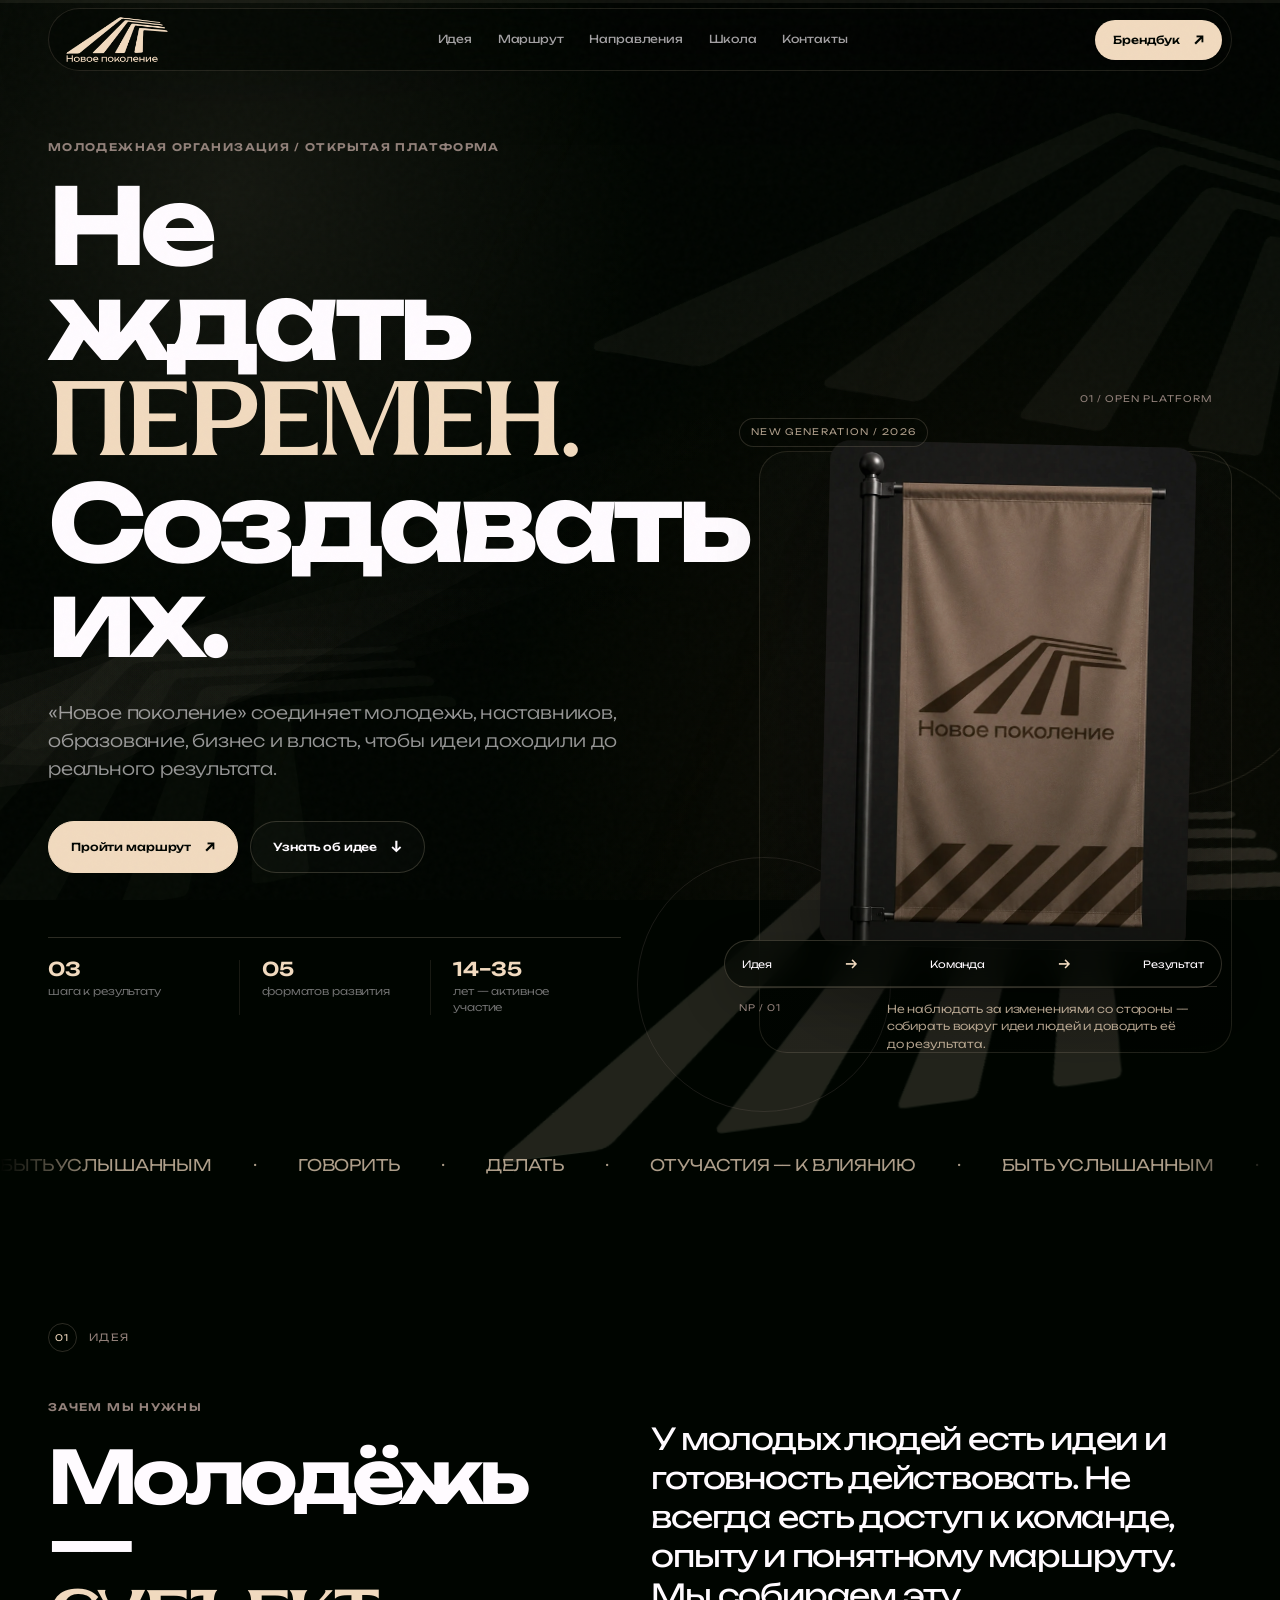
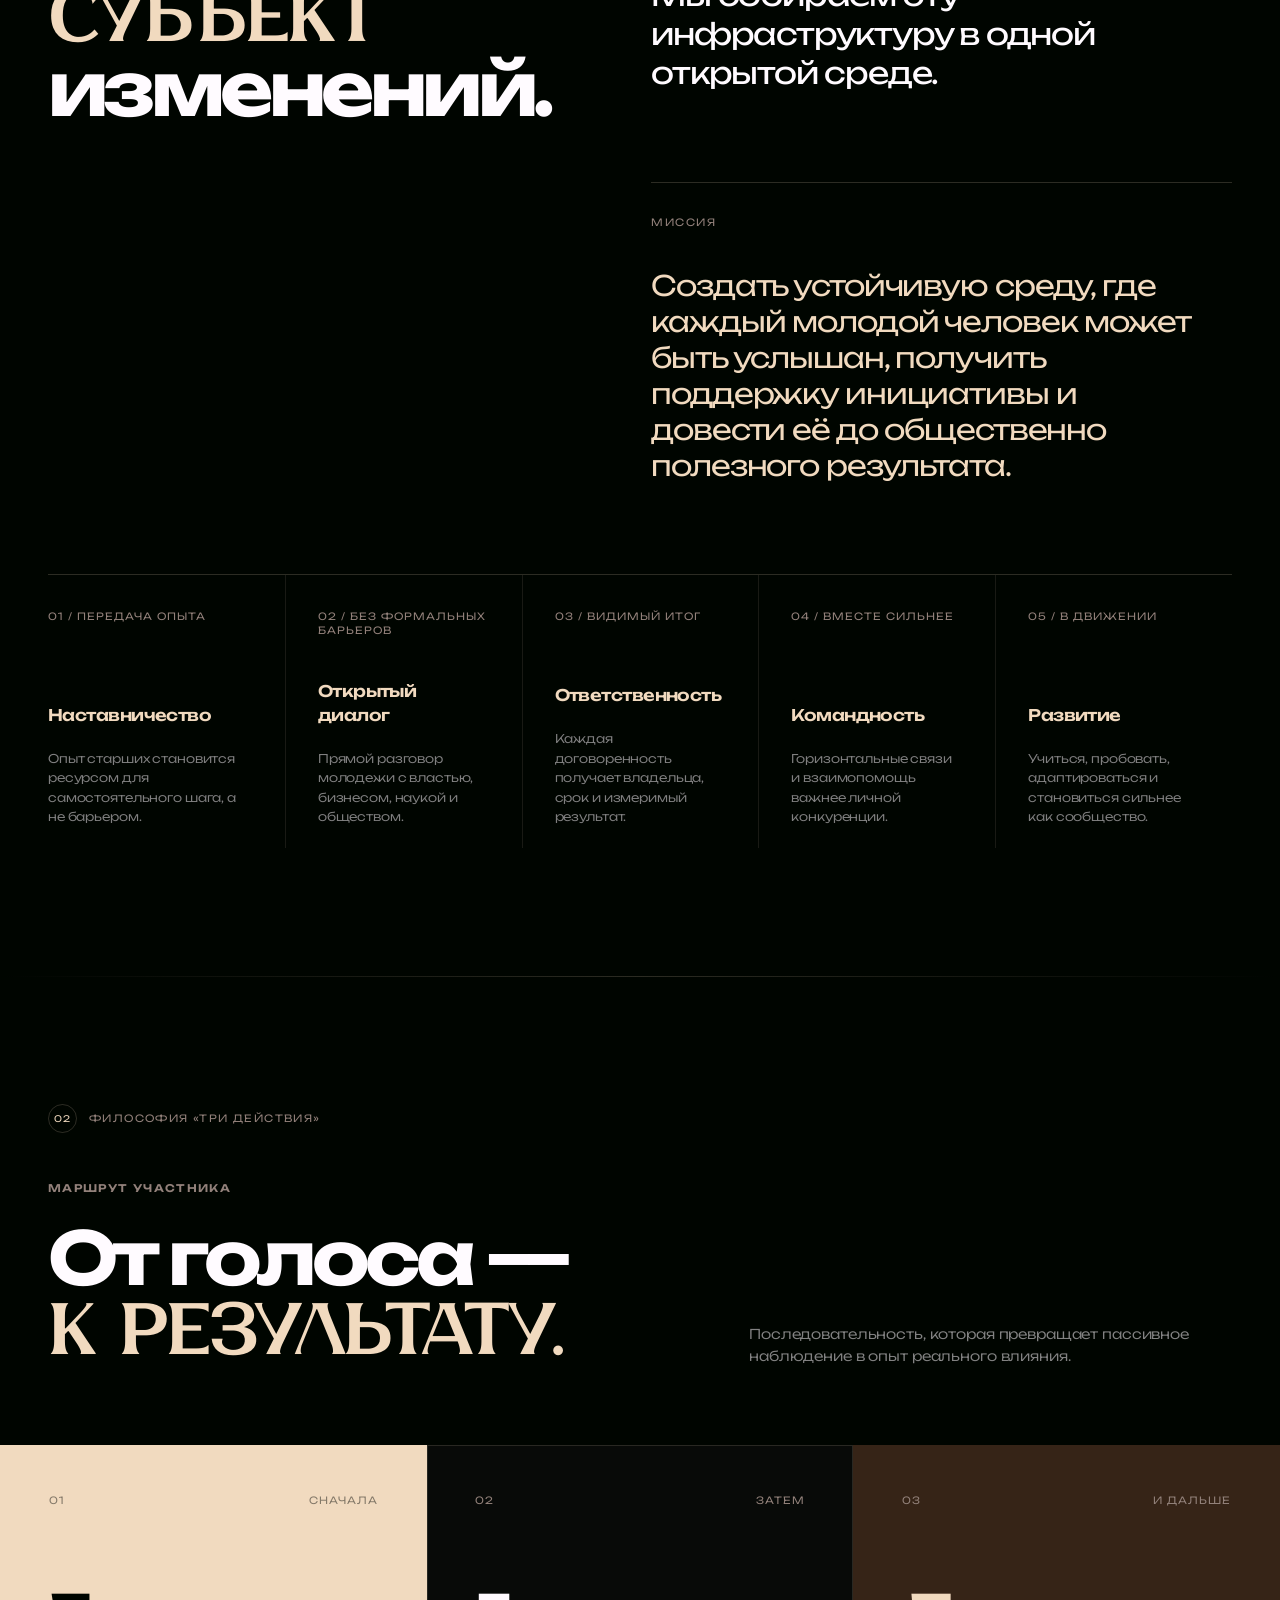
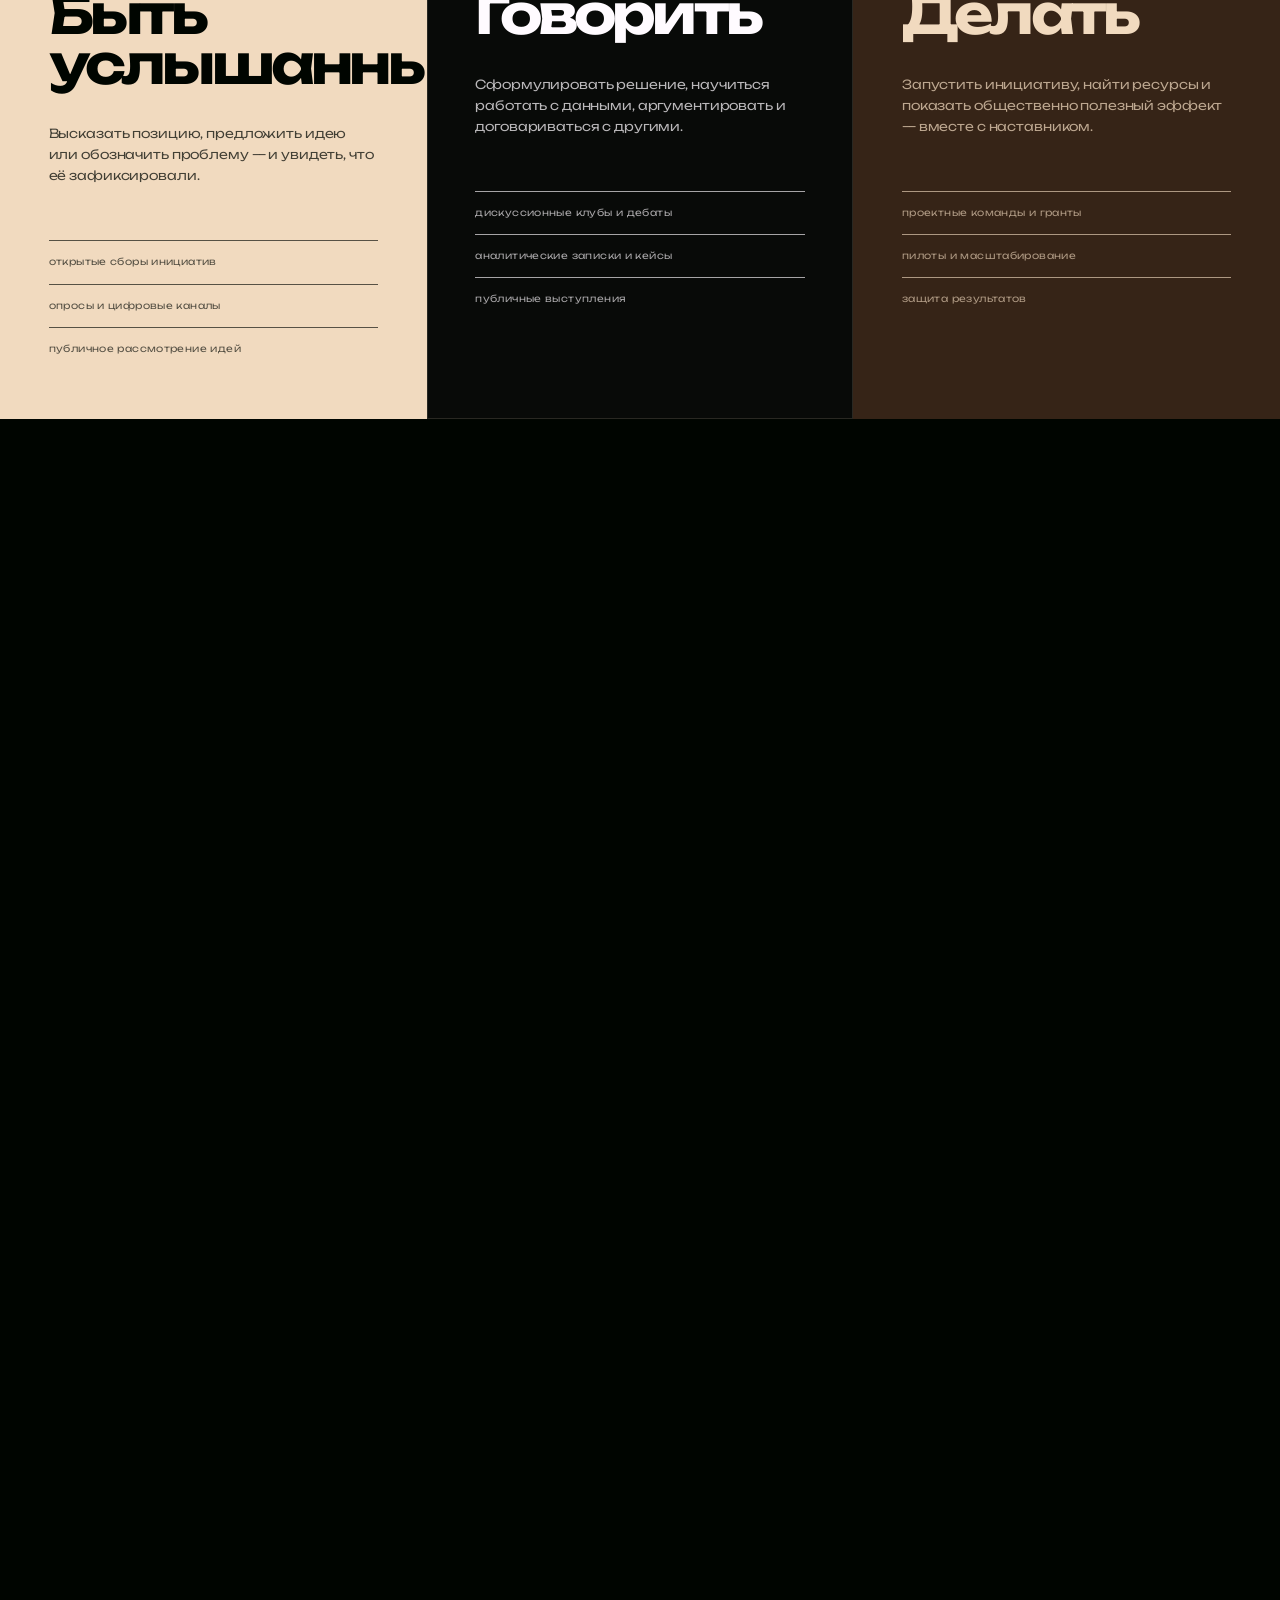
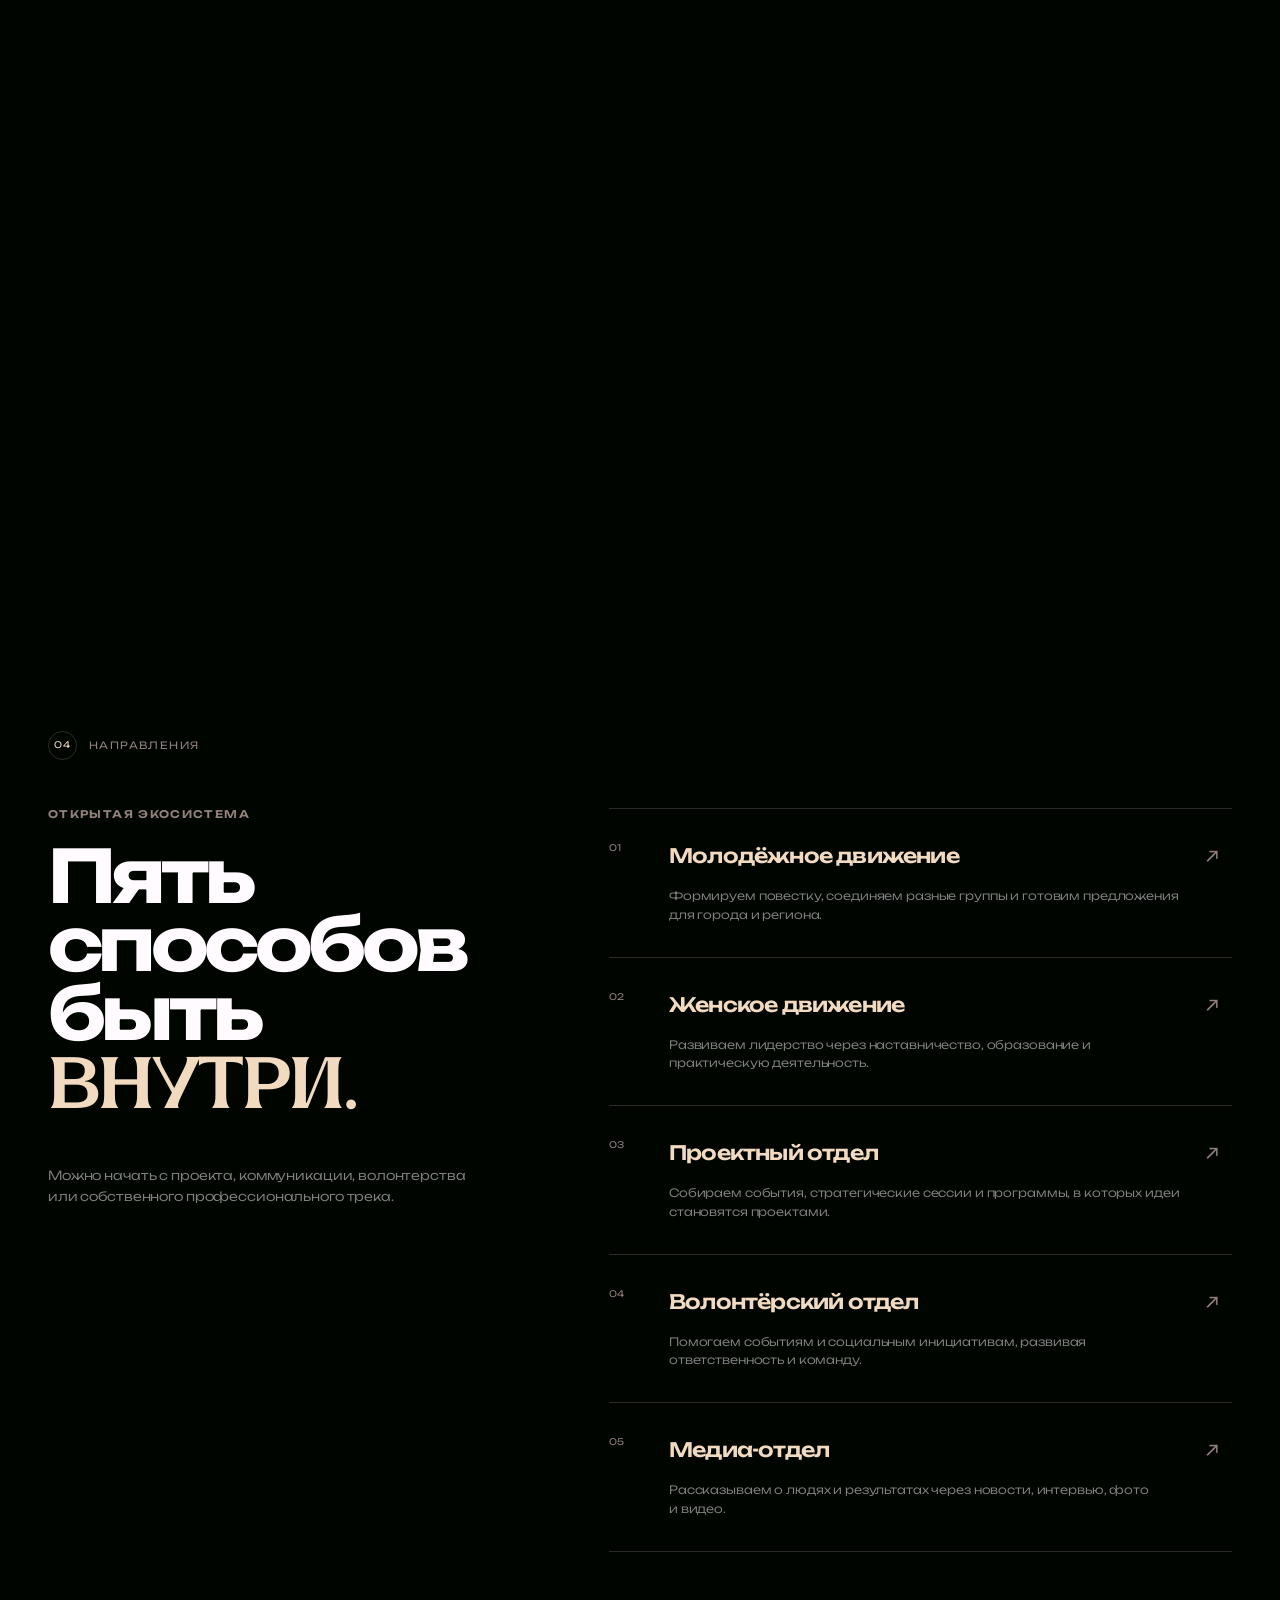
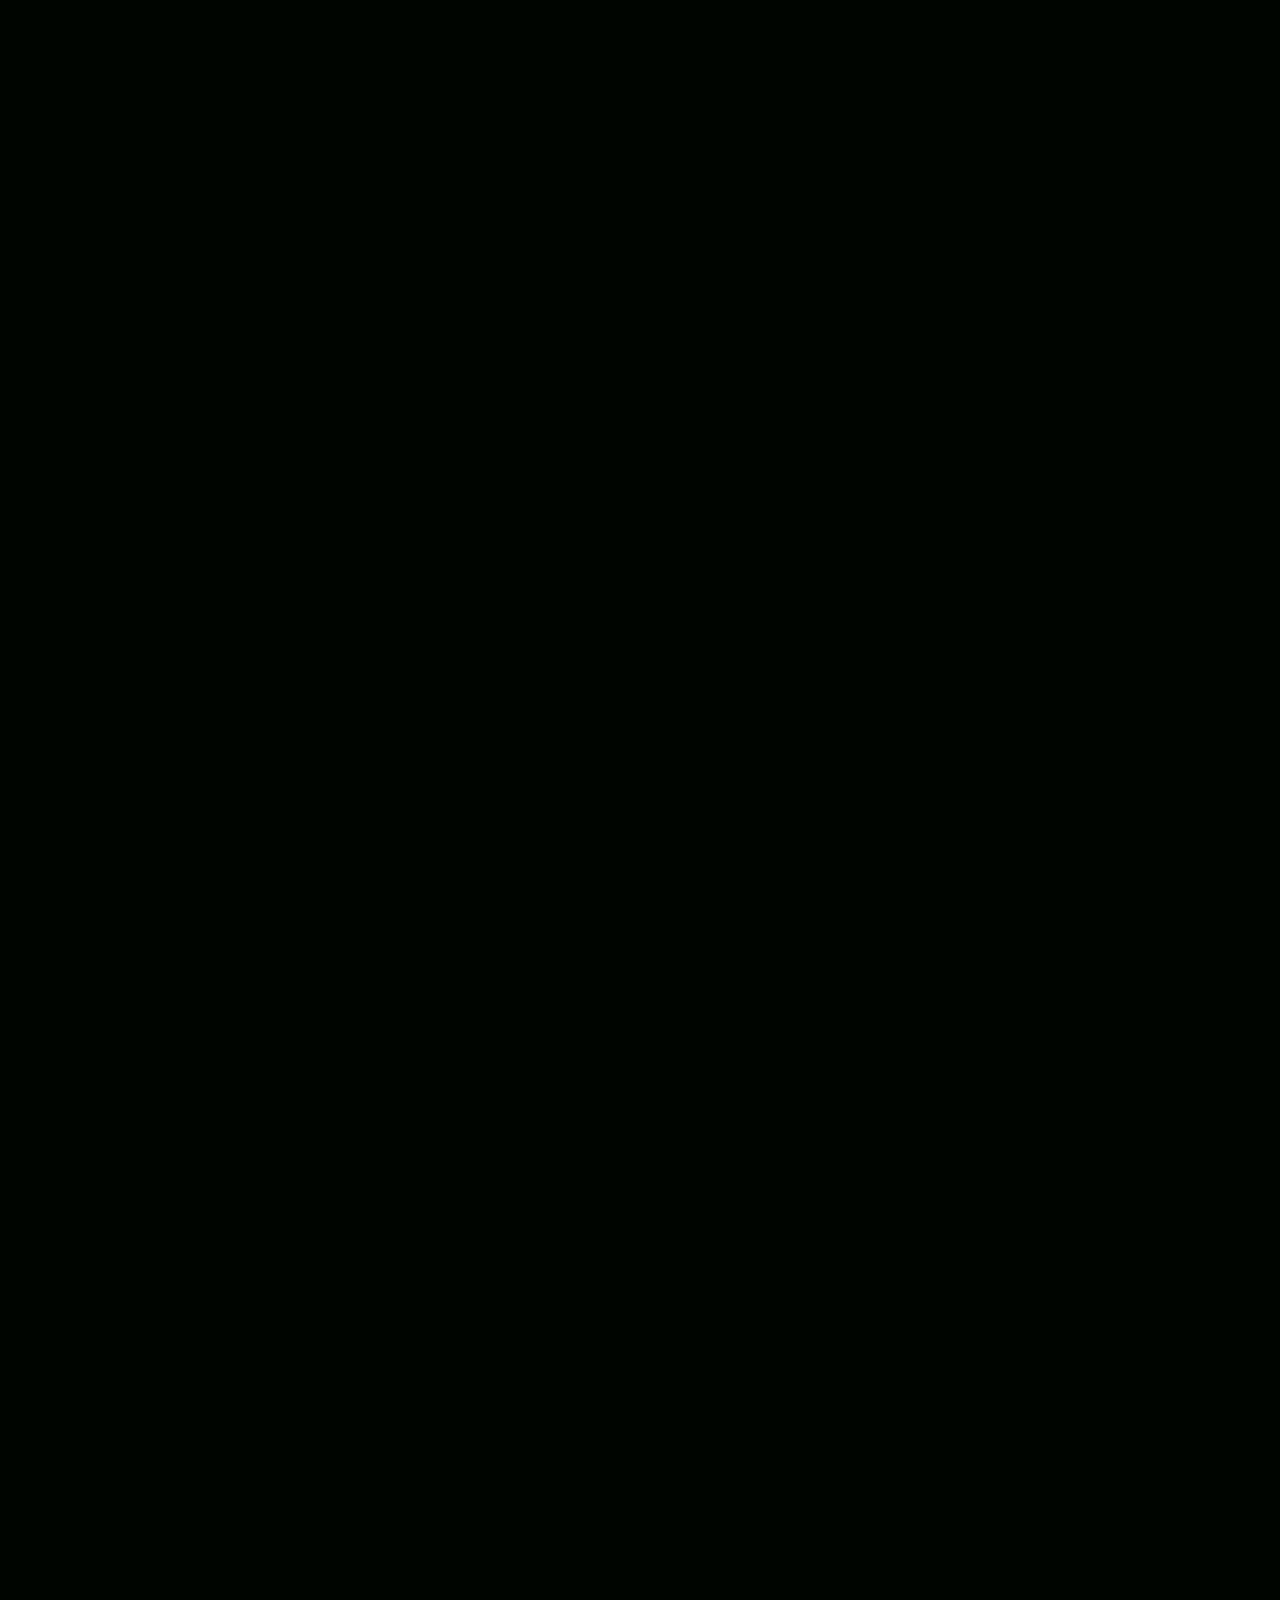
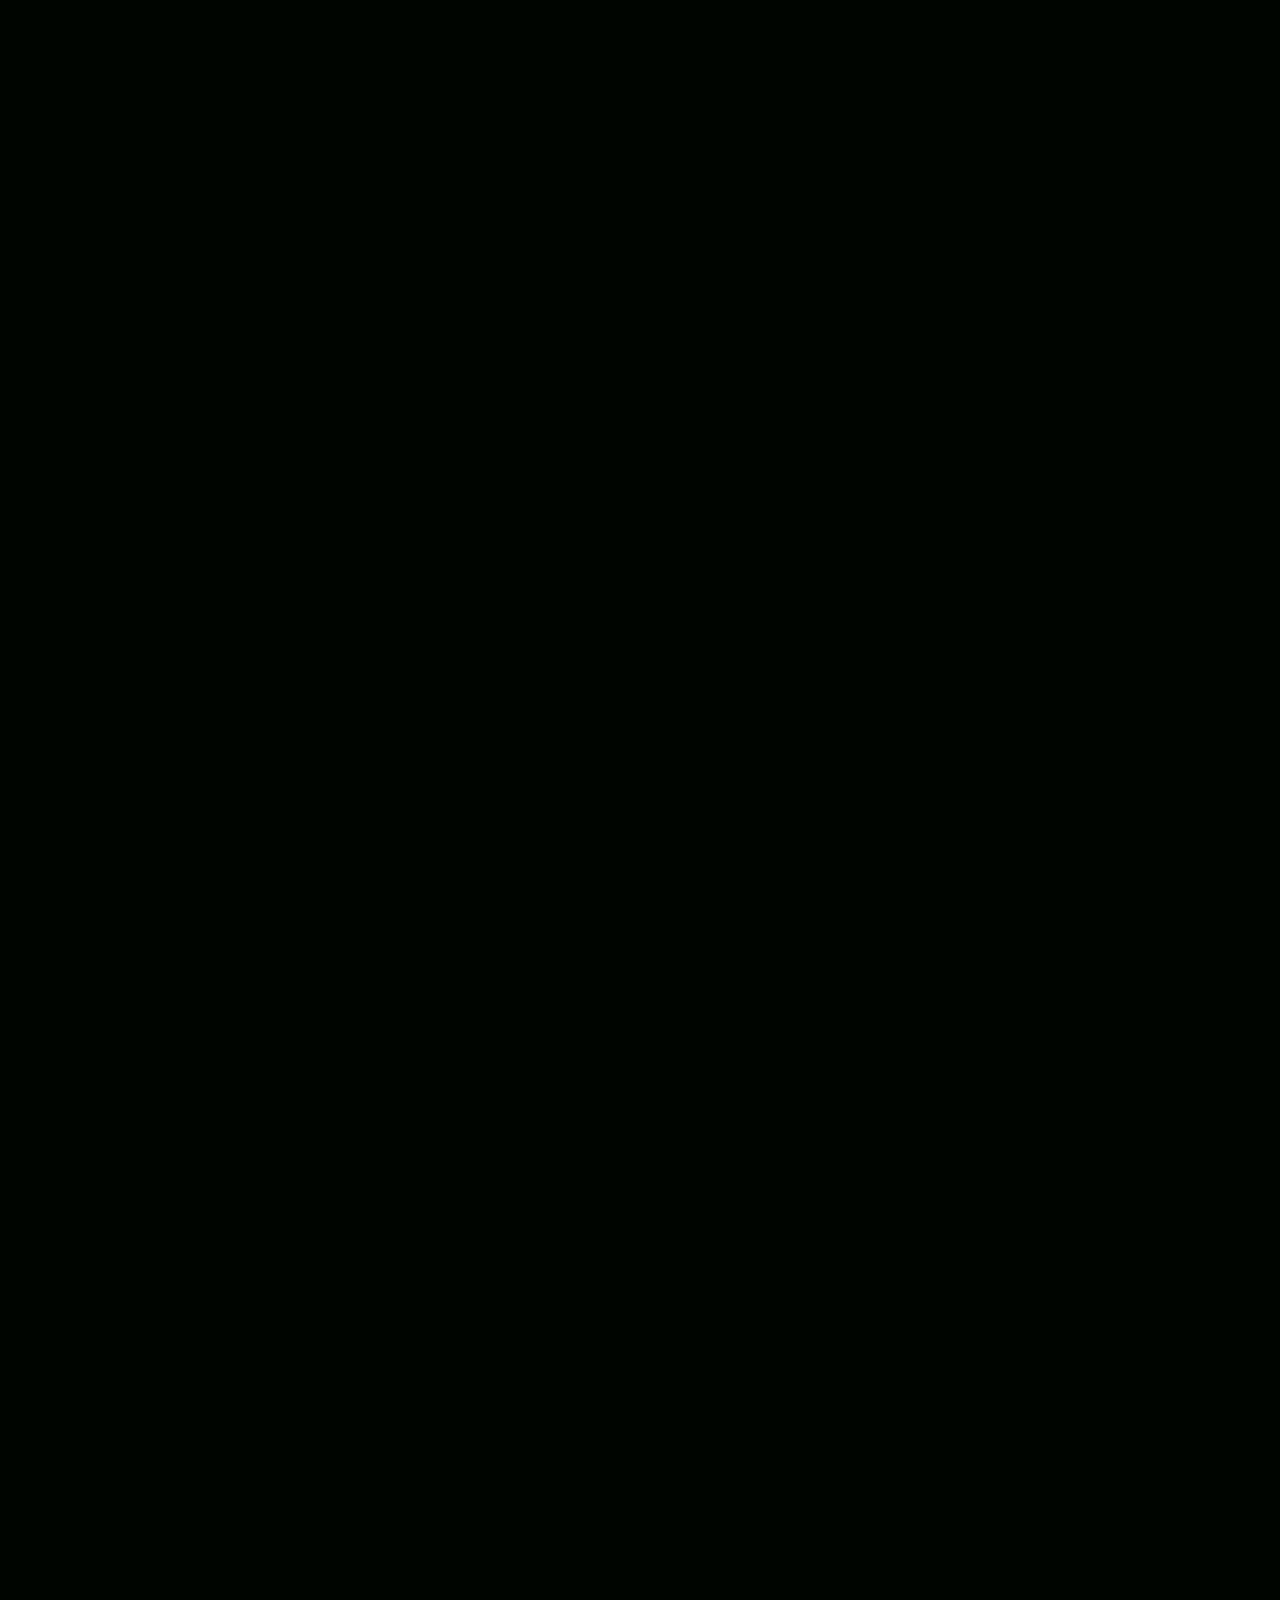
==== site/index.html @ 342829cc "Add files via upload" ====
<!doctype html>
<html lang="ru">
<head>
  <meta charset="utf-8" />
  <meta name="viewport" content="width=device-width, initial-scale=1, viewport-fit=cover" />
  <meta name="theme-color" content="#000500" />
  <meta name="description" content="Новое поколение — открытая молодежная платформа, где идеи превращаются в команды, проекты и общественно полезный результат." />
  <title>Новое поколение — от участия к влиянию</title>
  <link rel="icon" href="assets/favicon.ico" sizes="any" />
  <link rel="icon" type="image/png" href="assets/favicon.png" />
  <link rel="apple-touch-icon" href="assets/favicon.png" />
  <link rel="preload" href="assets/fonts/Unbounded-Variable.ttf" as="font" type="font/ttf" crossorigin />
  <link rel="preload" href="assets/fonts/Ostrovsky-Bold.otf" as="font" type="font/otf" crossorigin />
  <script>document.documentElement.classList.add('motion-ready')</script>
  <link rel="stylesheet" href="styles.css" />
</head>
<body>
  <div class="page-progress" aria-hidden="true"><span id="progressBar"></span></div>
  <div class="brand-motion-bg" aria-hidden="true">
    <div class="brand-rays">
      <span class="brand-ray"></span><span class="brand-ray"></span><span class="brand-ray"></span><span class="brand-ray"></span>
    </div>
    <img class="motion-symbol motion-symbol-one" src="assets/symbol.png" alt="" />
    <img class="motion-symbol motion-symbol-two" src="assets/symbol.png" alt="" />
  </div>

  <header class="site-header" id="top">
    <div class="nav-shell page-width">
      <a class="brand-mark" href="#top" aria-label="Новое поколение — наверх">
        <img src="assets/logo-main.png" alt="Новое поколение" width="808" height="384" />
      </a>
      <nav class="desktop-nav" aria-label="Основная навигация">
        <a href="#idea">Идея</a>
        <a href="#route">Маршрут</a>
        <a href="#directions">Направления</a>
        <a href="#school">Школа</a>
        <a href="#contacts">Контакты</a>
      </nav>
      <a class="nav-cta" href="brandbook/index.html">Брендбук <span>↗</span></a>
      <button class="menu-toggle" type="button" aria-expanded="false" aria-controls="mobileNav" aria-label="Открыть меню">Меню</button>
    </div>
    <nav class="mobile-nav page-width" id="mobileNav" aria-label="Мобильная навигация" hidden>
      <a href="#idea">Идея</a>
      <a href="#route">Маршрут</a>
      <a href="#audience">Для кого</a>
      <a href="#directions">Направления</a>
      <a href="#school">Школа молодого чиновника</a>
      <a href="#contacts">Контакты</a>
      <a href="#join">Выбрать шаг <span>↗</span></a>
      <a href="brandbook/index.html">Брендбук <span>↗</span></a>
    </nav>
  </header>

  <main>
    <section class="hero page-width reveal" data-section="hero" data-theme="#000500|rgba(241,218,191,.085)|rgba(54,36,23,.28)">
      <div class="hero-grid">
        <div class="hero-copy">
          <p class="eyebrow">Молодежная организация / открытая платформа</p>
          <h1>Не ждать<br /><em>перемен.</em><br />Создавать их.</h1>
          <p class="hero-lead">«Новое поколение» соединяет молодежь, наставников, образование, бизнес и власть, чтобы идеи доходили до реального результата.</p>
          <div class="hero-actions">
            <a class="button button-primary" href="#route">Пройти маршрут <span>↗</span></a>
            <a class="button button-quiet" href="#idea">Узнать об идее <span>↓</span></a>
          </div>
          <div class="hero-facts" aria-label="Коротко об организации">
            <div><strong>03</strong><span>шага к результату</span></div>
            <div><strong>05</strong><span>форматов развития</span></div>
            <div><strong>14–35</strong><span>лет — активное участие</span></div>
          </div>
        </div>
        <div class="hero-art" aria-label="Фирменный образ и маршрут от идеи к результату">
          <span class="art-kicker">NEW GENERATION / 2026</span>
          <img class="hero-symbol" src="assets/symbol.png" alt="" width="800" height="316" />
          <div class="hero-media-card" data-hero-slides="assets/flag.webp|assets/tote.webp|assets/tshirt-taupe.webp|assets/tshirt-black.webp|assets/folder-black.webp|assets/pin-taupe.webp">
            <img class="hero-slide is-active" src="assets/flag.webp" alt="Фирменная продукция «Новое поколение»" width="770" height="865" loading="eager" decoding="async" />
            <img class="hero-slide" src="assets/tote.webp" alt="" aria-hidden="true" decoding="async" />
            <span class="hero-slide-sheen" aria-hidden="true"></span>
          </div>
          <div class="art-orbit orbit-a"></div>
          <div class="art-orbit orbit-b"></div>
          <div class="route-chip">
            <span>Идея</span><b>→</b><span>Команда</span><b>→</b><span>Результат</span>
          </div>
          <div class="art-note"><span>NP / 01</span><p>Не наблюдать за изменениями со стороны — собирать вокруг идеи людей и доводить её до результата.</p></div>
          <span class="art-index">01 / OPEN PLATFORM</span>
        </div>
      </div>
    </section>

    <div aria-hidden="true" class="ticker"><div class="ticker-track"><div class="ticker-run">
<span>БЫТЬ УСЛЫШАННЫМ</span><span>·</span><span>ГОВОРИТЬ</span><span>·</span><span>ДЕЛАТЬ</span><span>·</span><span>ОТ УЧАСТИЯ — К ВЛИЯНИЮ</span><span>·</span>
</div><div class="ticker-run">
<span>БЫТЬ УСЛЫШАННЫМ</span><span>·</span><span>ГОВОРИТЬ</span><span>·</span><span>ДЕЛАТЬ</span><span>·</span><span>ОТ УЧАСТИЯ — К ВЛИЯНИЮ</span><span>·</span>
</div><div class="ticker-run">
<span>БЫТЬ УСЛЫШАННЫМ</span><span>·</span><span>ГОВОРИТЬ</span><span>·</span><span>ДЕЛАТЬ</span><span>·</span><span>ОТ УЧАСТИЯ — К ВЛИЯНИЮ</span><span>·</span>
</div></div></div>

    <section class="section idea page-width reveal" id="idea" data-theme="#070805|rgba(241,218,191,.075)|rgba(54,36,23,.30)">
      <div class="section-label"><span>01</span><span>Идея</span></div>
      <div class="idea-layout">
        <div class="section-heading">
          <p class="eyebrow">Зачем мы нужны</p>
          <h2>Молодёжь —<br /><em>субъект</em> изменений.</h2>
        </div>
        <div class="idea-copy">
          <p class="lead-copy">У молодых людей есть идеи и готовность действовать. Не всегда есть доступ к команде, опыту и понятному маршруту. Мы собираем эту инфраструктуру в одной открытой среде.</p>
          <div class="mission-card">
            <span class="card-label">МИССИЯ</span>
            <p>Создать устойчивую среду, где каждый молодой человек может быть услышан, получить поддержку инициативы и довести её до общественно полезного результата.</p>
          </div>
        </div>
      </div>
      <div class="values-grid">
        <article class="value-card"><span>01 / Передача опыта</span><h3>Наставничество</h3><p>Опыт старших становится ресурсом для самостоятельного шага, а не барьером.</p></article>
        <article class="value-card"><span>02 / Без формальных барьеров</span><h3>Открытый диалог</h3><p>Прямой разговор молодежи с властью, бизнесом, наукой и обществом.</p></article>
        <article class="value-card"><span>03 / Видимый итог</span><h3>Ответственность</h3><p>Каждая договоренность получает владельца, срок и измеримый результат.</p></article>
        <article class="value-card"><span>04 / Вместе сильнее</span><h3>Командность</h3><p>Горизонтальные связи и взаимопомощь важнее личной конкуренции.</p></article>
        <article class="value-card"><span>05 / В движении</span><h3>Развитие</h3><p>Учиться, пробовать, адаптироваться и становиться сильнее как сообщество.</p></article>
      </div>
    </section>

    <section class="section route-section reveal" id="route" data-theme="#100c09|rgba(146,129,122,.12)|rgba(54,36,23,.38)">
      <div class="page-width">
        <div class="section-label"><span>02</span><span>Философия «Три действия»</span></div>
        <div class="route-heading"><p class="eyebrow">Маршрут участника</p><h2>От голоса —<br /><em>к результату.</em></h2><p>Последовательность, которая превращает пассивное наблюдение в опыт реального влияния.</p></div>
        <div class="route-grid">
          <article class="route-card route-card-light"><div class="step-top"><span>01</span><span>Сначала</span></div><h3>Быть<br />услышанным</h3><p>Высказать позицию, предложить идею или обозначить проблему — и увидеть, что её зафиксировали.</p><ul><li>открытые сборы инициатив</li><li>опросы и цифровые каналы</li><li>публичное рассмотрение идей</li></ul></article>
          <article class="route-card route-card-dark"><div class="step-top"><span>02</span><span>Затем</span></div><h3>Говорить</h3><p>Сформулировать решение, научиться работать с данными, аргументировать и договариваться с другими.</p><ul><li>дискуссионные клубы и дебаты</li><li>аналитические записки и кейсы</li><li>публичные выступления</li></ul></article>
          <article class="route-card route-card-coffee"><div class="step-top"><span>03</span><span>И дальше</span></div><h3>Делать</h3><p>Запустить инициативу, найти ресурсы и показать общественно полезный эффект — вместе с наставником.</p><ul><li>проектные команды и гранты</li><li>пилоты и масштабирование</li><li>защита результатов</li></ul></article>
        </div>
      </div>
    </section>

    <section class="section audience page-width reveal" id="audience" data-theme="#050604|rgba(241,218,191,.06)|rgba(146,129,122,.18)">
      <div class="section-label"><span>03</span><span>Для кого</span></div>
      <div class="section-heading wide-heading"><p class="eyebrow">Разные точки входа</p><h2>У каждого —<br /><em>свой первый шаг.</em></h2></div>
      <div class="audience-grid">
        <article class="audience-card"><span class="audience-age">14–18</span><h3>Старшеклассники</h3><p>Попробовать идею в реальном деле и получить обратную связь от практиков.</p><span class="audience-format">Проектные мастерские · карьерные встречи</span></article>
        <article class="audience-card"><span class="audience-age">16–20</span><h3>Студенты СПО</h3><p>Показать прикладные навыки, выйти из роли исполнителя, увидеть карьерные примеры.</p><span class="audience-format">Реальные кейсы · встречи с выпускниками</span></article>
        <article class="audience-card audience-card-accent"><span class="audience-age">18–30</span><h3>Студенты вузов</h3><p>Собрать команду, найти ресурсы и пройти путь от идеи до работающего проекта.</p><span class="audience-format">Проектные офисы · акселерация · открытый чат</span></article>
        <article class="audience-card"><span class="audience-age">до 35</span><h3>Молодые специалисты</h3><p>Получить горизонтальные связи, наставнический опыт и управленческую практику.</p><span class="audience-format">Отраслевые клубы · менторство</span></article>
        <article class="audience-card audience-card-wide"><span class="audience-age">для девушек</span><h3>Женское лидерство</h3><p>Безопасная среда, ролевые модели и менторские пары для первых шагов в лидерстве.</p><span class="audience-format">4 трека · встречи с женщинами-лидерами · поддержка</span></article>
      </div>
    </section>

    <section class="section directions reveal" id="directions" data-theme="#0e0b08|rgba(241,218,191,.075)|rgba(54,36,23,.34)">
      <div class="page-width">
        <div class="section-label"><span>04</span><span>Направления</span></div>
        <div class="directions-layout">
          <div class="section-heading"><p class="eyebrow">Открытая экосистема</p><h2>Пять способов<br />быть <em class="inside-accent">ВНУТРИ.</em></h2><p class="heading-note">Можно начать с проекта, коммуникации, волонтерства или собственного профессионального трека.</p></div>
          <div class="direction-list">
            <a class="direction-item" href="youth-movement.html"><span>01</span><div><h3>Молодёжное движение</h3><p>Формируем повестку, соединяем разные группы и готовим предложения для города и региона.</p></div><b>↗</b></a>
            <a class="direction-item" href="women-movement.html"><span>02</span><div><h3>Женское движение</h3><p>Развиваем лидерство через наставничество, образование и практическую деятельность.</p></div><b>↗</b></a>
            <a class="direction-item" href="project-department.html"><span>03</span><div><h3>Проектный отдел</h3><p>Собираем события, стратегические сессии и программы, в которых идеи становятся проектами.</p></div><b>↗</b></a>
            <a class="direction-item" href="volunteer-department.html"><span>04</span><div><h3>Волонтёрский отдел</h3><p>Помогаем событиям и социальным инициативам, развивая ответственность и команду.</p></div><b>↗</b></a>
            <a class="direction-item" href="media-department.html"><span>05</span><div><h3>Медиа-отдел</h3><p>Рассказываем о людях и результатах через новости, интервью, фото и видео.</p></div><b>↗</b></a>
          </div>
        </div>
      </div>
    </section>

    <section class="section school page-width reveal" id="school" data-theme="#030503|rgba(241,218,191,.06)|rgba(54,36,23,.26)">
      <div class="section-label"><span>05</span><span>Кадровый проект</span></div>
      <div class="school-card">
        <div class="school-main"><span class="card-label">ШКОЛА МОЛОДОГО ЧИНОВНИКА</span><h2>Кадровый резерв<br /><em>начинается с практики.</em></h2><p>Программа для студентов факультета государственного и муниципального управления: ценности, компетенции, реальные кейсы и сообщество выпускников.</p><a class="button button-light" href="#join">Узнать о треке <span>↗</span></a></div>
        <div class="school-side">
          <div class="school-block"><span>01 / Ценности</span><strong>Этический кодекс и встречи с носителями опыта</strong></div>
          <div class="school-block"><span>02 / Компетенции</span><strong>День самоуправления, тренинги и реальные задачи</strong></div>
          <div class="school-block"><span>03 / Команда</span><strong>Наставничество, стратегические сессии и клуб выпускников</strong></div>
          <div class="school-block"><span>04 / Коммуникация</span><strong>Медиа, профориентация и открытая отчетность</strong></div>
        </div>
      </div>
    </section>

    <section class="section partners page-width reveal" id="partners" data-theme="#0b0806|rgba(146,129,122,.09)|rgba(54,36,23,.32)">
      <div class="section-label"><span>06</span><span>Партнерство</span></div>
      <div class="partners-layout">
        <div class="section-heading"><p class="eyebrow">Среда, которая поддерживает</p><h2>Один маршрут.<br /><em>Много союзников.</em></h2></div>
        <div class="partners-copy"><p>Организация работает на стыке образования, профессиональной среды и общественных институтов. Это делает путь участника прозрачным — от идеи к команде, от команды к проекту, от проекта к признанию.</p><div class="partner-tags"><span>Вузы</span><span>СПО</span><span>Школы</span><span>Молодёжные советы</span><span>Бизнес</span><span>СМИ</span><span>Органы власти</span><span>НКО</span></div></div>
      </div>
    </section>

    <section class="section contacts page-width reveal" id="contacts" data-theme="#0b0806|rgba(241,218,191,.09)|rgba(54,36,23,.34)">
      <div class="section-label"><span>07</span><span>Контакты</span></div>
      <div class="contacts-layout">
        <div class="section-heading">
          <p class="eyebrow">Связаться с проектом</p>
          <h2>Руководитель<br /><em>проекта.</em></h2>
        </div>
        <article class="contact-card">
          <span class="card-label">РУКОВОДИТЕЛЬ ПРОЕКТА</span>
          <h3>Сергей<br />Нескоромных</h3>
          <div class="contact-links" aria-label="Контакты Сергея Нескоромных">
            <a href="https://vk.ru/sergeynesko" target="_blank" rel="noopener noreferrer"><span>VK</span><strong>vk.ru/sergeynesko</strong><b>↗</b></a>
            <a href="tel:+79952345912"><span>Телефон</span><strong>+7 995 234-59-12</strong><b>↗</b></a>
          </div>
        </article>
      </div>
    </section>

    <section class="join page-width reveal" id="join" data-theme="#000500|rgba(241,218,191,.095)|rgba(54,36,23,.38)">
      <div class="join-card">
        <div><span class="eyebrow">Следующий шаг</span><h2>Есть идея?<br /><em>Давай сделаем.</em></h2></div>
        <div class="join-copy"><p>Выбери точку входа: предложи инициативу, присоединись к проектной команде, стань наставником или помоги рассказать о результатах.</p><div class="join-actions"><a class="button button-primary" href="#route">Начать с маршрута <span>↗</span></a><a class="button button-quiet-dark" href="#directions">Выбрать направление <span>↓</span></a></div></div>
      </div>
    </section>
  </main>

  <footer class="site-footer">
    <div class="page-width footer-row">
      <a class="brand-mark" href="#top" aria-label="Новое поколение — наверх"><img src="assets/logo-main.png" alt="Новое поколение" width="808" height="384" /></a>
      <p>От участия — к влиянию.</p>
      <a class="back-top" href="#top">Наверх ↑</a>
    </div>
  </footer>
  <script src="app.js"></script>
</body>
</html>
---- site/styles.css ----
@font-face{font-family:"Unbounded";src:url('assets/fonts/Unbounded-Variable.ttf') format('truetype');font-display:swap;font-weight:100 900;font-style:normal}
@font-face{font-family:"Ostrovsky";src:url('assets/fonts/Ostrovsky-Bold.otf') format('opentype');font-display:swap;font-weight:700;font-style:normal}

:root{
  --black:#000500;
  --snow:#fffbff;
  --almond:#f1dabf;
  --taupe:#92817a;
  --coffee:#362417;
  --line:rgba(241,218,191,.18);
  --line-strong:rgba(241,218,191,.34);
  --muted:rgba(255,251,255,.58);
  --width:min(1440px,calc(100% - 64px));
  --radius:28px;
  --ease:cubic-bezier(.2,.75,.2,1);
  --theme-bg:#000500;
  --theme-glow:rgba(241,218,191,.085);
  --theme-glow-2:rgba(54,36,23,.28);
  --mx:0px;
  --my:0px;
}

*{box-sizing:border-box}
html{scroll-behavior:smooth;background:var(--black);scroll-padding-top:95px}
body{margin:0;background:transparent;color:var(--snow);font-family:"Unbounded",Arial,sans-serif;font-weight:350;line-height:1.5;letter-spacing:-.012em;overflow-x:hidden;font-synthesis:none;isolation:isolate}
body::before{content:"";position:fixed;inset:0;z-index:90;pointer-events:none;opacity:.035;background-image:url("data:image/svg+xml,%3Csvg viewBox='0 0 180 180' xmlns='http://www.w3.org/2000/svg'%3E%3Cfilter id='n'%3E%3CfeTurbulence type='fractalNoise' baseFrequency='.85' numOctaves='4' stitchTiles='stitch'/%3E%3C/filter%3E%3Crect width='100%25' height='100%25' filter='url(%23n)' opacity='.6'/%3E%3C/svg%3E")}
img{display:block;max-width:100%;height:auto}
a{color:inherit;text-decoration:none}
button{font:inherit;color:inherit}
button,a{-webkit-tap-highlight-color:transparent}
::selection{background:var(--almond);color:var(--black)}
.page-width{width:var(--width);margin-inline:auto}

/* Brandbook-inspired living canvas */
.brand-motion-bg{position:fixed;inset:0;z-index:-3;overflow:hidden;pointer-events:none;background:radial-gradient(circle at calc(18% + var(--mx)) calc(22% + var(--my)),var(--theme-glow),transparent 34%),radial-gradient(circle at 78% 82%,var(--theme-glow-2),transparent 42%),var(--theme-bg);transition:background 1.1s var(--ease)}
.brand-motion-bg::after{content:"";position:absolute;inset:-12%;opacity:.24;background:linear-gradient(115deg,transparent 0 38%,rgba(241,218,191,.035) 39%,transparent 41% 58%,rgba(146,129,122,.035) 60%,transparent 62%);transform:translate3d(var(--mx),var(--my),0);animation:bgSheen 16s ease-in-out infinite alternate}
.brand-rays{position:absolute;inset:0;transform:translate3d(var(--mx),var(--my),0);will-change:transform}
.brand-ray{position:absolute;left:-19vw;bottom:-8vh;width:92vw;height:14vh;background:linear-gradient(90deg,rgba(241,218,191,0),rgba(241,218,191,.075) 18%,rgba(241,218,191,.025) 74%,rgba(241,218,191,0));clip-path:polygon(0 36%,70% 0,100% 16%,28% 100%);transform-origin:0 50%;animation:rayDrift 14s ease-in-out infinite alternate;opacity:.48}
.brand-ray:nth-child(1){transform:rotate(-21deg) scaleX(1.03);bottom:0;animation-delay:-1s}
.brand-ray:nth-child(2){transform:rotate(-13deg) scaleX(.93);bottom:7vh;opacity:.36;animation-delay:-4s}
.brand-ray:nth-child(3){transform:rotate(-5deg) scaleX(.82);bottom:14vh;opacity:.28;animation-delay:-7s}
.brand-ray:nth-child(4){transform:rotate(4deg) scaleX(.72);bottom:21vh;opacity:.22;animation-delay:-10s}
.motion-symbol{position:absolute;width:min(74vw,1080px);height:auto;opacity:.045;will-change:transform;animation:symbolDrift 18s ease-in-out infinite alternate}
.motion-symbol-one{right:-20vw;top:9vh;transform:rotate(10deg)}
.motion-symbol-two{left:-28vw;bottom:-8vh;opacity:.025;transform:rotate(-9deg) scale(.78);animation-delay:-8s}
@keyframes rayDrift{from{translate:-1.5vw 0;scale:1 1}to{translate:3.5vw -1.5vh;scale:1.035 1}}
@keyframes symbolDrift{from{translate:0 0}to{translate:-4vw 3vh}}
@keyframes bgSheen{from{translate:-2% 0}to{translate:3% -2%}}

.page-progress{position:fixed;z-index:100;left:0;right:0;top:0;height:3px;background:rgba(241,218,191,.07);pointer-events:none}
.page-progress span{display:block;width:0;height:100%;background:linear-gradient(90deg,var(--almond),var(--taupe));box-shadow:0 0 18px rgba(241,218,191,.28);transition:width .08s linear}

/* Navigation */
.site-header{position:fixed;z-index:80;top:0;left:0;right:0;padding:18px 0;pointer-events:none;transition:padding .3s ease}
.nav-shell{pointer-events:auto;display:grid;grid-template-columns:minmax(160px,1fr) auto minmax(160px,1fr);align-items:center;gap:24px;min-height:66px;padding:9px 12px 9px 18px;border:1px solid rgba(241,218,191,.13);border-radius:999px;background:rgba(0,5,0,.52);backdrop-filter:blur(20px);box-shadow:0 18px 60px rgba(0,0,0,.16);transition:background .3s ease,border-color .3s ease,transform .3s ease}
.site-header.is-scrolled{padding-top:10px}
.site-header.is-scrolled .nav-shell{background:rgba(0,5,0,.76);border-color:rgba(241,218,191,.2)}
.brand-mark{display:block;width:152px;flex:0 0 auto;justify-self:start}
.brand-mark img{width:100%;height:auto}
.desktop-nav{display:flex;align-items:center;justify-self:center;gap:clamp(20px,2vw,32px);font-size:10px;color:rgba(255,251,255,.64)}
.desktop-nav a{position:relative;transition:color .2s ease}
.desktop-nav a::after{content:"";position:absolute;left:0;right:100%;bottom:-7px;height:1px;background:var(--almond);transition:right .3s var(--ease)}
.desktop-nav a:hover,.desktop-nav a.is-active{color:var(--almond)}
.desktop-nav a:hover::after,.desktop-nav a.is-active::after{right:0}
.nav-cta,.button{display:inline-flex;align-items:center;justify-content:center;gap:14px;min-height:52px;padding:0 22px;border-radius:999px;font-size:10px;font-weight:560;letter-spacing:-.015em;transition:transform .28s var(--ease),background .28s ease,border-color .28s ease,color .28s ease}
.nav-cta{justify-self:end;background:var(--almond);color:var(--black);padding-inline:20px}
.nav-cta:hover,.button:hover{transform:translateY(-3px)}
.nav-cta span,.button span{font-size:15px;line-height:0;transition:transform .25s var(--ease)}
.nav-cta:hover span,.button:hover span{transform:translate(2px,-2px)}
.menu-toggle{display:none;border:1px solid var(--line);background:transparent;border-radius:999px;padding:10px 13px;font-size:10px;cursor:pointer}
.mobile-nav{display:none}

/* Hero */
.hero{min-height:100svh;padding-top:clamp(130px,11vw,172px);padding-bottom:clamp(70px,7vw,104px);display:grid;align-items:end;position:relative}
.hero-grid{width:100%;display:grid;grid-template-columns:minmax(0,1.06fr) minmax(390px,.94fr);gap:clamp(42px,6.5vw,104px);align-items:end}
.hero-copy{padding-bottom:clamp(14px,3vw,42px)}
.eyebrow{margin:0;color:var(--taupe);font-size:9px;line-height:1.2;font-weight:560;text-transform:uppercase;letter-spacing:.16em}
.hero h1{font-size:clamp(52px,8.25vw,126px);font-weight:720;line-height:.88;letter-spacing:-.068em;margin:23px 0 0;max-width:880px}
.hero h1 em,.section-heading h2 em,.route-heading h2 em,.school-main h2 em,.join-card h2 em{font-family:"Ostrovsky",Georgia,serif;font-weight:700;font-style:normal;letter-spacing:-.045em;color:var(--almond)}
.hero-lead{max-width:640px;margin:31px 0 0;color:var(--muted);font-size:clamp(15px,1.35vw,20px);line-height:1.62;letter-spacing:-.025em;font-weight:320}
.hero-actions{display:flex;gap:11px;flex-wrap:wrap;margin-top:33px}
.button-primary{background:var(--almond);color:var(--black);border:1px solid var(--almond)}
.button-quiet{border:1px solid var(--line);color:var(--snow);background:rgba(255,255,255,.018)}
.button-quiet:hover{border-color:rgba(241,218,191,.6);background:rgba(241,218,191,.07)}
.hero-facts{display:grid;grid-template-columns:repeat(3,1fr);gap:0;margin-top:clamp(48px,5vw,70px);padding-top:18px;border-top:1px solid var(--line);max-width:650px}
.hero-facts div{display:flex;flex-direction:column;gap:5px;padding-right:22px}
.hero-facts div+div{padding-left:22px;border-left:1px solid rgba(241,218,191,.1)}
.hero-facts strong{font-size:19px;line-height:1;color:var(--almond);font-weight:580}
.hero-facts span{color:rgba(255,251,255,.45);font-size:10px;line-height:1.35;font-weight:320}

.hero-art{position:relative;height:min(72vh,760px);min-height:570px;overflow:visible;isolation:isolate;perspective:1200px}
.hero-art::before{content:"";position:absolute;inset:7% 0 0 7%;border:1px solid rgba(241,218,191,.12);border-radius:var(--radius);background:linear-gradient(155deg,rgba(255,255,255,.018),rgba(0,5,0,.02));z-index:-1}
.art-kicker{position:absolute;z-index:6;top:2%;left:3%;padding:8px 11px;border:1px solid rgba(241,218,191,.16);border-radius:999px;background:rgba(0,5,0,.2);font-size:8px;letter-spacing:.15em;color:rgba(241,218,191,.72)}
.hero-symbol{position:absolute;z-index:0;width:172%;max-width:none;left:-52%;bottom:-13%;opacity:.14;transform:rotate(-7deg) translate3d(var(--hero-x,0px),var(--hero-y,0px),0);filter:drop-shadow(0 24px 46px rgba(0,0,0,.36));animation:pulseSymbol 7s ease-in-out infinite;pointer-events:none}
.hero-media-card{position:absolute;z-index:3;top:6%;right:8%;width:72%;height:78%;overflow:hidden;border-radius:20px;box-shadow:0 38px 100px rgba(0,0,0,.43);transform:rotate(1.3deg) translate3d(var(--hero-x,0px),var(--hero-y,0px),0);transition:transform .6s var(--ease),box-shadow .6s ease;background:#17130f}
.hero-media-card::before{content:"";position:absolute;z-index:4;inset:-25% -60%;background:linear-gradient(110deg,transparent 38%,rgba(241,218,191,.18) 49%,rgba(255,255,255,.08) 52%,transparent 63%);transform:translateX(-72%) rotate(4deg);opacity:0;pointer-events:none}
.hero-media-card::after{content:"";position:absolute;z-index:3;inset:0;background:linear-gradient(180deg,rgba(0,5,0,.025) 0%,transparent 48%,rgba(0,5,0,.28) 100%);pointer-events:none}
.hero-media-card .hero-slide{position:absolute;z-index:1;inset:0;width:100%;height:100%;object-fit:cover;object-position:center;opacity:0;transform:scale(1.075) rotate(.35deg);filter:blur(9px) brightness(.82) saturate(.86);clip-path:inset(5% 5% 5% 5% round 18px);transition:opacity 1.05s ease,transform 1.45s var(--ease),filter 1.05s ease,clip-path 1.25s var(--ease);will-change:opacity,transform,filter,clip-path}
.hero-media-card .hero-slide.is-active{z-index:2;opacity:1;transform:scale(1) rotate(0);filter:blur(0) brightness(1) saturate(1);clip-path:inset(0 0 0 0 round 0)}
.hero-media-card.is-changing::before{animation:heroSlideSheen 1.35s var(--ease) both}
.hero-slide-sheen{position:absolute;z-index:5;left:0;right:0;bottom:0;height:1px;background:linear-gradient(90deg,transparent,rgba(241,218,191,.38),transparent);opacity:.36;pointer-events:none}
.hero-art:hover .hero-media-card{transform:rotate(-.2deg) translate3d(var(--hero-x,0px),calc(var(--hero-y,0px) - 8px),0);box-shadow:0 52px 120px rgba(0,0,0,.5)}
.hero-art:hover .hero-media-card .hero-slide.is-active{transform:scale(1.035);filter:brightness(1.035) contrast(1.02)}
@keyframes heroSlideSheen{0%{transform:translateX(-72%) rotate(4deg);opacity:0}22%{opacity:.48}72%{opacity:.18}100%{transform:translateX(72%) rotate(4deg);opacity:0}}
.art-orbit{position:absolute;z-index:1;border:1px solid rgba(241,218,191,.12);border-radius:50%;pointer-events:none;animation:orbitBreath 9s ease-in-out infinite}
.orbit-a{width:68%;aspect-ratio:1;right:-20%;top:7%;transform:rotate(-18deg)}
.orbit-b{width:50%;aspect-ratio:1;left:-17%;bottom:-9%;border-color:rgba(146,129,122,.18);animation-delay:-4s}
.route-chip{position:absolute;z-index:7;left:0;right:2%;bottom:10%;display:flex;align-items:center;justify-content:space-between;gap:10px;padding:14px 17px;border:1px solid rgba(241,218,191,.2);border-radius:999px;background:rgba(0,5,0,.63);backdrop-filter:blur(14px);font-size:9px;box-shadow:0 15px 48px rgba(0,0,0,.2)}
.route-chip b{font-size:15px;color:var(--almond);font-weight:400}
.art-note{position:absolute;z-index:7;left:3%;right:3%;bottom:0;padding-top:14px;border-top:1px solid rgba(241,218,191,.16);display:flex;justify-content:space-between;gap:26px}
.art-note span,.art-index{color:var(--taupe);font-size:8px;letter-spacing:.11em}
.art-note p{max-width:330px;margin:0;color:rgba(241,218,191,.73);font-size:10px;line-height:1.5;font-weight:330}
.art-index{position:absolute;z-index:7;right:4%;top:1%;transform:translateY(-150%)}
@keyframes pulseSymbol{0%,100%{filter:drop-shadow(0 8px 20px rgba(146,129,122,.04))}50%{filter:drop-shadow(0 24px 42px rgba(146,129,122,.24))}}
@keyframes orbitBreath{0%,100%{scale:1;opacity:.65}50%{scale:1.035;opacity:1}}

/* Ticker */
.ticker{overflow:hidden;position:relative;padding:11px 0 19px;color:var(--almond);white-space:nowrap;opacity:.74;-webkit-mask-image:linear-gradient(90deg,transparent,#000 8%,#000 92%,transparent);mask-image:linear-gradient(90deg,transparent,#000 8%,#000 92%,transparent)}
.ticker::before{content:"";position:absolute;left:0;right:0;top:0;height:1px;background:linear-gradient(90deg,transparent,var(--line),transparent)}
.ticker-track{display:flex;width:max-content;will-change:transform;backface-visibility:hidden;transform:translate3d(0,0,0);animation:tickerCycle 28s linear infinite}
.ticker-run{display:flex;flex:none;align-items:center;gap:clamp(24px,3vw,50px);padding-right:clamp(24px,3vw,50px);font-size:10px;letter-spacing:.1em}
.ticker-run b{font-size:15px;font-weight:400;color:var(--taupe)}
@keyframes tickerCycle{from{transform:translate3d(0,0,0)}to{transform:translate3d(-50%,0,0)}}

/* Editorial sections */
.section{padding-top:clamp(120px,12vw,190px);padding-bottom:clamp(120px,12vw,190px);position:relative}
.section-label{display:flex;align-items:center;gap:12px;margin-bottom:clamp(38px,4vw,56px);color:var(--taupe);font-size:9px;text-transform:uppercase;letter-spacing:.14em}
.section-label span:first-child{display:grid;place-items:center;width:29px;height:29px;border:1px solid var(--line);border-radius:50%;color:var(--almond);font-size:9px}
.idea-layout{display:grid;grid-template-columns:.9fr 1.1fr;gap:clamp(48px,8vw,132px);align-items:start}
.section-heading h2,.route-heading h2,.directions .section-heading h2,.partners .section-heading h2{margin:19px 0 0;font-size:clamp(42px,5.7vw,82px);line-height:.94;letter-spacing:-.062em;font-weight:680}
.lead-copy{margin:0;font-size:clamp(20px,2.35vw,33px);line-height:1.3;letter-spacing:-.04em;max-width:760px;font-weight:380}
.mission-card{margin-top:clamp(42px,5vw,68px);padding:23px 0 0;border-top:1px solid var(--line);background:none}
.card-label{display:block;color:var(--taupe);font-size:9px;letter-spacing:.15em}
.mission-card p{margin:28px 0 0;color:var(--almond);font-size:clamp(20px,2.2vw,31px);line-height:1.28;letter-spacing:-.04em;max-width:760px}
.values-grid{display:grid;grid-template-columns:repeat(5,1fr);gap:0;margin-top:clamp(72px,8vw,110px);border-top:1px solid var(--line)}
.value-card{min-height:220px;padding:22px 22px 12px 0;display:flex;flex-direction:column;background:none;position:relative;transition:transform .35s var(--ease)}
.value-card+.value-card{border-left:1px solid rgba(241,218,191,.1);padding-left:22px}
.value-card:hover{transform:translateY(-7px)}
.value-card span,.audience-format,.audience-age,.step-top,.school-block span{color:var(--taupe);font-size:9px;line-height:1.4;letter-spacing:.1em;text-transform:uppercase}
.value-card h3{margin:auto 0 0;padding-top:28px;color:var(--almond);font-size:16px;letter-spacing:-.035em;font-weight:560}
.value-card p{margin:14px 0 0;color:rgba(255,251,255,.5);font-size:11px;line-height:1.55;font-weight:320}

/* Route as a brand palette sequence */
.route-section{width:100%;padding-inline:0;overflow:hidden}
.route-section::before{content:"";position:absolute;left:0;right:0;top:0;height:1px;background:linear-gradient(90deg,transparent,var(--line),transparent)}
.route-heading{display:grid;grid-template-columns:1fr .78fr;column-gap:54px;align-items:end;margin-bottom:clamp(46px,5vw,70px)}
.route-heading .eyebrow{grid-column:1/-1}
.route-heading h2{margin-top:18px}
.route-heading>p:last-child{margin:0;color:rgba(255,251,255,.51);font-size:13px;line-height:1.6;max-width:450px;font-weight:320}
.route-grid{display:grid;grid-template-columns:repeat(3,1fr);gap:0;width:100vw;margin-left:calc(50% - 50vw)}
.route-card{min-height:clamp(510px,45vw,650px);padding:clamp(28px,3vw,46px) clamp(24px,3.4vw,54px);display:flex;flex-direction:column;position:relative;overflow:hidden;transition:filter .35s ease,transform .45s var(--ease)}
.route-card::after{content:"";position:absolute;width:300px;height:300px;border-radius:50%;right:-180px;top:-180px;background:rgba(255,255,255,.07);opacity:0;transition:opacity .35s ease,transform .6s var(--ease)}
.route-card:hover{transform:translateY(-8px);filter:brightness(1.035)}
.route-card:hover::after{opacity:1;transform:scale(1.25)}
.route-card-light{background:var(--almond);color:var(--black)}
.route-card-dark{background:#080a08;color:var(--snow);box-shadow:inset 0 0 0 1px rgba(241,218,191,.14)}
.route-card-coffee{background:var(--coffee);color:var(--almond)}
.step-top{display:flex;justify-content:space-between;gap:12px}
.route-card-light .step-top{color:rgba(0,5,0,.45)}
.route-card h3{font-size:clamp(38px,4.2vw,64px);line-height:.92;letter-spacing:-.07em;margin:clamp(62px,6vw,90px) 0 24px;font-weight:680}
.route-card>p{max-width:420px;font-size:12px;line-height:1.6;margin:0;opacity:.72;font-weight:340}
.route-card ul{list-style:none;padding:0;margin:auto 0 0}
.route-card li{padding:10px 0;border-top:1px solid currentColor;font-size:9px;letter-spacing:.04em;opacity:.64}

/* Audience */
.wide-heading{max-width:940px}
.audience-grid{display:grid;grid-template-columns:repeat(12,1fr);gap:12px;margin-top:clamp(60px,7vw,96px);align-items:stretch}
.audience-card{grid-column:span 4;min-height:310px;padding:24px;border:1px solid rgba(241,218,191,.14);border-radius:22px;background:rgba(255,255,255,.014);display:flex;flex-direction:column;position:relative;overflow:hidden;transition:transform .4s var(--ease),border-color .3s ease,background .3s ease}
.audience-card:nth-child(4){grid-column:span 5}
.audience-card-wide{grid-column:span 7}
.audience-card::after{content:"";position:absolute;inset:auto -30% -65% auto;width:220px;height:220px;border:1px solid rgba(241,218,191,.08);border-radius:50%;transition:transform .7s var(--ease),border-color .3s ease}
.audience-card:hover{transform:translateY(-8px);border-color:rgba(241,218,191,.3);background:rgba(241,218,191,.025)}
.audience-card:hover::after{transform:scale(1.35);border-color:rgba(241,218,191,.18)}
.audience-card-accent{background:linear-gradient(145deg,rgba(241,218,191,.98),rgba(220,192,160,.9));color:var(--black);border-color:rgba(241,218,191,.82);box-shadow:0 26px 80px rgba(0,0,0,.18);isolation:isolate}
.audience-card-accent::before{content:"";position:absolute;right:-18%;top:7%;width:76%;aspect-ratio:2.53;background:url('assets/symbol.png') center/contain no-repeat;opacity:.085;filter:brightness(.1);transform:rotate(8deg);pointer-events:none;z-index:0;transition:transform .75s var(--ease),opacity .35s ease}
.audience-card-accent::after{display:none}
.audience-card-accent>*{position:relative;z-index:1}
.audience-card-accent:hover{background:linear-gradient(145deg,rgba(246,225,202,.99),rgba(225,197,165,.94));border-color:rgba(241,218,191,1);box-shadow:0 34px 96px rgba(0,0,0,.23)}
.audience-card-accent:hover::before{transform:rotate(5deg) translate(-6px,4px) scale(1.025);opacity:.11}
.audience-card-accent .audience-age,.audience-card-accent .audience-format{color:rgba(0,5,0,.5)}
.audience-card h3{margin:clamp(40px,5vw,72px) 0 0;font-size:clamp(19px,2vw,27px);line-height:1.05;letter-spacing:-.045em;font-weight:600}
.audience-card-accent h3{font-size:clamp(25px,2.35vw,34px);max-width:330px;font-weight:680;letter-spacing:-.055em}
.audience-card p{margin:18px 0 0;max-width:430px;color:rgba(255,251,255,.54);font-size:12px;line-height:1.58;font-weight:320}
.audience-card-accent p{color:rgba(0,5,0,.64);max-width:390px}
.audience-card-accent .audience-format{margin-top:auto;padding-top:17px;border-top:1px solid rgba(0,5,0,.14)}
.audience-format{margin-top:auto;padding-top:36px}

/* Directions */
.directions{padding-inline:0}
.directions-layout{display:grid;grid-template-columns:.82fr 1.18fr;gap:clamp(54px,8vw,128px);align-items:start}
.directions .section-heading{position:sticky;top:128px}
.heading-note{max-width:500px;margin:28px 0 0;color:rgba(255,251,255,.5);font-size:12px;line-height:1.62;font-weight:320}
.inside-accent{display:inline-block}
.direction-list{border-top:1px solid var(--line)}
.direction-item{display:grid;grid-template-columns:34px 1fr 26px;gap:20px;align-items:start;padding:27px 0;border-bottom:1px solid var(--line);position:relative;transition:padding .35s var(--ease)}
.direction-item::before{content:"";position:absolute;inset:0;background:linear-gradient(90deg,rgba(241,218,191,.06),transparent 60%);transform:scaleX(0);transform-origin:left;transition:transform .45s var(--ease);z-index:-1}
.direction-item:hover{padding-left:14px}
.direction-item:hover::before{transform:scaleX(1)}
.direction-item>span{color:var(--taupe);font-size:9px}
.direction-item h3{margin:0;color:var(--almond);font-size:clamp(17px,1.55vw,23px);letter-spacing:-.04em;font-weight:570}
.direction-item p{margin:10px 0 0;color:rgba(255,251,255,.5);font-size:11px;line-height:1.55;max-width:600px;font-weight:320}
.direction-item b{color:var(--taupe);font-size:20px;font-weight:300;transition:transform .35s var(--ease),color .25s ease}
.direction-item:hover b{transform:translate(4px,-4px) rotate(5deg);color:var(--almond)}

/* School */
.school-card{display:grid;grid-template-columns:1.35fr .65fr;min-height:640px;border:1px solid rgba(241,218,191,.14);border-radius:var(--radius);overflow:hidden;background:linear-gradient(145deg,rgba(241,218,191,.96),rgba(220,192,160,.88));color:var(--black);position:relative;box-shadow:0 35px 100px rgba(0,0,0,.13)}
.school-card::after{content:"";position:absolute;right:-18%;bottom:-14%;width:64%;aspect-ratio:2.53;background:url('assets/symbol.png') center/contain no-repeat;opacity:.105;filter:brightness(.1);transform:rotate(-7deg);pointer-events:none;transition:transform 1.1s var(--ease)}
.school-card:hover::after{transform:rotate(-4deg) translateY(-8px) scale(1.02)}
.school-main{padding:clamp(42px,5vw,76px);display:flex;flex-direction:column;position:relative;z-index:1}
.school-main .card-label{color:rgba(0,5,0,.47)}
.school-main h2{margin:38px 0 0;font-size:clamp(44px,5.7vw,82px);line-height:.93;letter-spacing:-.067em;font-weight:700;max-width:890px}
.school-main h2 em{color:var(--coffee)}
.school-main p{margin:31px 0 0;max-width:700px;color:rgba(0,5,0,.62);font-size:13px;line-height:1.6;font-weight:360}
.button-light{align-self:flex-start;margin-top:auto;background:var(--black);color:var(--snow);border:1px solid var(--black)}
.school-side{padding:28px 30px;border-left:1px solid rgba(0,5,0,.14);display:flex;flex-direction:column;justify-content:space-between;position:relative;z-index:1;background:rgba(255,251,255,.09);backdrop-filter:blur(2px)}
.school-block{padding:22px 0;border-bottom:1px solid rgba(0,5,0,.12)}
.school-block:last-child{border-bottom:0}
.school-block span{display:block;color:rgba(0,5,0,.46)}
.school-block strong{display:block;margin-top:15px;font-size:12px;line-height:1.5;font-weight:540}

/* Partners */
.partners-layout{display:grid;grid-template-columns:.92fr 1.08fr;gap:clamp(50px,8vw,132px);align-items:start}
.partners-copy>p{margin:0;font-size:clamp(20px,2.2vw,31px);line-height:1.3;letter-spacing:-.038em;font-weight:380}
.partner-tags{display:flex;flex-wrap:wrap;gap:8px;margin-top:48px}
.partner-tags span{padding:11px 15px;border:1px solid var(--line);border-radius:999px;color:rgba(255,251,255,.58);font-size:9px;transition:background .25s ease,color .25s ease,border-color .25s ease,transform .25s var(--ease)}
.partner-tags span:hover{background:var(--almond);border-color:var(--almond);color:var(--black);transform:translateY(-3px)}

/* Contacts */
.contacts-layout{display:grid;grid-template-columns:.92fr 1.08fr;gap:clamp(50px,8vw,132px);align-items:stretch}
.contact-card{min-width:0;min-height:470px;padding:clamp(32px,4.4vw,64px);border-radius:var(--radius);background:linear-gradient(145deg,rgba(241,218,191,.98),rgba(220,192,160,.9));color:var(--black);display:flex;flex-direction:column;position:relative;overflow:hidden;box-shadow:0 35px 100px rgba(0,0,0,.16)}
.contact-card::after{content:"";position:absolute;right:-31%;top:-5%;width:82%;aspect-ratio:2.53;background:url('assets/symbol.png') center/contain no-repeat;opacity:.1;filter:brightness(.13);transform:rotate(8deg);pointer-events:none}
.contact-card .card-label{position:relative;z-index:1;color:rgba(0,5,0,.48)}
.contact-card h3{position:relative;z-index:1;margin:38px 0 0;font-size:clamp(40px,4.4vw,64px);line-height:.94;letter-spacing:-.06em;font-weight:700}
.contact-links{position:relative;z-index:1;margin-top:auto;padding-top:54px}
.contact-links a{min-width:0;display:grid;grid-template-columns:92px minmax(0,1fr) auto;gap:22px;align-items:center;padding:19px 0;border-top:1px solid rgba(0,5,0,.15);transition:padding .28s var(--ease),background .28s ease}
.contact-links a:last-child{border-bottom:1px solid rgba(0,5,0,.15)}
.contact-links a:hover{padding-left:12px;padding-right:10px;background:rgba(255,251,255,.18)}
.contact-links span{font-size:8px;text-transform:uppercase;letter-spacing:.13em;color:rgba(0,5,0,.48)}
.contact-links strong{min-width:0;font-size:clamp(12px,1.25vw,17px);font-weight:560;letter-spacing:-.03em;overflow-wrap:anywhere}
.contact-links b{font-size:20px;font-weight:400;transition:transform .25s var(--ease)}
.contact-links a:hover b{transform:translate(3px,-3px)}
.contact-page{min-height:100svh;padding-top:clamp(110px,12vw,170px);display:flex;flex-direction:column;justify-content:center}
.contact-back{margin-top:36px;width:max-content}

/* CTA */
.join{padding-top:clamp(30px,4vw,60px);padding-bottom:clamp(110px,11vw,170px)}
.join-card{position:relative;overflow:hidden;display:grid;grid-template-columns:1.08fr .92fr;gap:clamp(45px,8vw,130px);align-items:end;padding:clamp(44px,5.4vw,82px);border:1px solid rgba(241,218,191,.2);border-radius:var(--radius);background:linear-gradient(135deg,rgba(54,36,23,.54),rgba(0,5,0,.88));box-shadow:0 35px 100px rgba(0,0,0,.18)}
.join-card::after{content:"";position:absolute;width:min(62vw,820px);aspect-ratio:2.53;right:-25%;top:-8%;background:url('assets/symbol.png') center/contain no-repeat;opacity:.06;transform:rotate(9deg);pointer-events:none;transition:transform 1.1s var(--ease)}
.join-card:hover::after{transform:rotate(5deg) translate(-18px,8px)}
.join-card h2{position:relative;z-index:1;margin:20px 0 0;font-size:clamp(48px,6.5vw,94px);line-height:.9;letter-spacing:-.07em;font-weight:700}
.join-copy{position:relative;z-index:1}
.join-copy>p{margin:0;color:rgba(255,251,255,.58);font-size:13px;line-height:1.62;max-width:560px;font-weight:320}
.join-actions{display:flex;gap:10px;flex-wrap:wrap;margin-top:34px}
.button-quiet-dark{border:1px solid var(--line);background:rgba(0,5,0,.34);color:var(--snow)}
.button-quiet-dark:hover{background:rgba(241,218,191,.08);border-color:rgba(241,218,191,.4)}

.site-footer{padding:34px 0 46px;border-top:1px solid rgba(241,218,191,.12)}
.footer-row{display:grid;grid-template-columns:1fr auto 1fr;gap:30px;align-items:center;color:rgba(255,251,255,.43);font-size:9px}
.footer-row .brand-mark{width:136px}
.footer-row p{margin:0;text-align:center}
.back-top{justify-self:end;transition:color .2s ease,transform .25s var(--ease)}
.back-top:hover{color:var(--almond);transform:translateY(-2px)}

/* Reveal motion: presentation-like, without turning sections into panels */
.reveal{opacity:1}
.motion-ready .reveal .section-label,.motion-ready .reveal .section-heading,.motion-ready .reveal .route-heading,.motion-ready .reveal .idea-copy,.motion-ready .reveal .values-grid,.motion-ready .reveal .route-grid,.motion-ready .reveal .audience-grid,.motion-ready .reveal .direction-list,.motion-ready .reveal .school-card,.motion-ready .reveal .partners-copy,.motion-ready .reveal .contacts-layout,.motion-ready .reveal .join-card{opacity:0;transform:translateY(34px);transition:opacity .85s ease,transform .9s var(--ease)}
.motion-ready .reveal.visible .section-label,.motion-ready .reveal.visible .section-heading,.motion-ready .reveal.visible .route-heading,.motion-ready .reveal.visible .idea-copy,.motion-ready .reveal.visible .values-grid,.motion-ready .reveal.visible .route-grid,.motion-ready .reveal.visible .audience-grid,.motion-ready .reveal.visible .direction-list,.motion-ready .reveal.visible .school-card,.motion-ready .reveal.visible .partners-copy,.motion-ready .reveal.visible .contacts-layout,.motion-ready .reveal.visible .join-card{opacity:1;transform:none}
.motion-ready .reveal.visible .section-heading,.motion-ready .reveal.visible .route-heading,.motion-ready .reveal.visible .idea-copy{transition-delay:.08s}
.motion-ready .reveal.visible .values-grid,.motion-ready .reveal.visible .route-grid,.motion-ready .reveal.visible .audience-grid,.motion-ready .reveal.visible .direction-list,.motion-ready .reveal.visible .school-card,.motion-ready .reveal.visible .partners-copy,.motion-ready .reveal.visible .contacts-layout,.motion-ready .reveal.visible .join-card{transition-delay:.16s}
.motion-ready .hero.reveal .hero-copy>*{opacity:0;transform:translateY(24px);transition:opacity .8s ease,transform .85s var(--ease)}
.motion-ready .hero.reveal.visible .hero-copy>*{opacity:1;transform:none}
.motion-ready .hero.reveal.visible .hero-copy>*:nth-child(2){transition-delay:.06s}.motion-ready .hero.reveal.visible .hero-copy>*:nth-child(3){transition-delay:.13s}.motion-ready .hero.reveal.visible .hero-copy>*:nth-child(4){transition-delay:.2s}.motion-ready .hero.reveal.visible .hero-copy>*:nth-child(5){transition-delay:.27s}
.motion-ready .hero.reveal .hero-art{opacity:0;transform:translateY(34px) scale(.97);transition:opacity 1s ease,transform 1.05s var(--ease)}
.motion-ready .hero.reveal.visible .hero-art{opacity:1;transform:none;transition-delay:.14s}

/* Secondary stagger: elements inside each chapter arrive in sequence. */
.motion-ready .reveal .value-card,.motion-ready .reveal .route-card,.motion-ready .reveal .audience-card,.motion-ready .reveal .direction-item,.motion-ready .reveal .school-block,.motion-ready .reveal .partner-tags span{opacity:0;translate:0 18px;transition-property:opacity,translate,transform,background,border-color,padding,color;transition-duration:.65s,.75s,.4s,.3s,.3s,.35s,.25s;transition-timing-function:ease,var(--ease),var(--ease),ease,ease,var(--ease),ease}
.motion-ready .reveal.visible .value-card,.motion-ready .reveal.visible .route-card,.motion-ready .reveal.visible .audience-card,.motion-ready .reveal.visible .direction-item,.motion-ready .reveal.visible .school-block,.motion-ready .reveal.visible .partner-tags span{opacity:1;translate:0 0}
.motion-ready .reveal.visible :is(.value-card,.route-card,.audience-card,.direction-item,.school-block,.partner-tags span):nth-child(1){transition-delay:.22s}
.motion-ready .reveal.visible :is(.value-card,.route-card,.audience-card,.direction-item,.school-block,.partner-tags span):nth-child(2){transition-delay:.28s}
.motion-ready .reveal.visible :is(.value-card,.route-card,.audience-card,.direction-item,.school-block,.partner-tags span):nth-child(3){transition-delay:.34s}
.motion-ready .reveal.visible :is(.value-card,.route-card,.audience-card,.direction-item,.school-block,.partner-tags span):nth-child(4){transition-delay:.40s}
.motion-ready .reveal.visible :is(.value-card,.route-card,.audience-card,.direction-item,.school-block,.partner-tags span):nth-child(5){transition-delay:.46s}
.motion-ready .reveal.visible .partner-tags span:nth-child(n+6){transition-delay:.52s}

@media (min-width:1001px){
  main>.section:not(.route-section):not(.directions),main>.join{content-visibility:auto;contain-intrinsic-size:900px 1400px}
}

@media (max-width:1100px){
  :root{--width:min(100% - 40px,1440px)}
  .desktop-nav{gap:18px}
  .hero-grid{grid-template-columns:1fr;align-items:start}
  .hero-copy{max-width:920px}
  .hero-art{height:600px;min-height:0;max-width:780px;margin-left:auto;width:100%}
  .hero-media-card{width:64%;right:10%}
  .idea-layout,.directions-layout,.partners-layout,.contacts-layout{grid-template-columns:1fr;gap:48px}
  .directions .section-heading{position:relative;top:auto;max-width:850px}
  .values-grid{grid-template-columns:repeat(3,1fr)}
  .value-card:nth-child(4),.value-card:nth-child(5){border-top:1px solid var(--line)}
  .audience-card{grid-column:span 6}
  .audience-card:nth-child(4),.audience-card-wide{grid-column:span 6}
  .school-card{grid-template-columns:1fr .76fr}
}

@media (max-width:760px){
  :root{--width:calc(100% - 28px);--radius:22px}
  html{scroll-padding-top:78px}
  .brand-ray{width:135vw;height:12vh;left:-45vw;opacity:.25}
  .brand-ray:nth-child(3),.brand-ray:nth-child(4),.motion-symbol-two{display:none}
  .motion-symbol-one{width:120vw;right:-58vw;top:22vh;opacity:.028}
  .site-header{padding:10px 0}.site-header.is-scrolled{padding-top:7px}
  .nav-shell{padding:7px 8px 7px 12px}.brand-mark{width:128px}
  .desktop-nav,.nav-cta{display:none}.menu-toggle{display:block}
  .mobile-nav{pointer-events:auto;position:absolute;display:block;top:67px;left:10px;right:10px;width:auto;padding:10px;border:1px solid var(--line);border-radius:20px;background:rgba(0,5,0,.94);backdrop-filter:blur(20px);box-shadow:0 30px 80px rgba(0,0,0,.42)}
  .mobile-nav[hidden]{display:none}.mobile-nav a{display:flex;align-items:center;justify-content:space-between;padding:14px 12px;border-bottom:1px solid rgba(241,218,191,.11);font-size:11px}.mobile-nav a:last-child{border-bottom:0;color:var(--almond)}
  .hero{padding-top:105px;padding-bottom:60px;min-height:auto}.hero-grid{gap:44px}
  .hero h1{font-size:clamp(48px,14.7vw,82px);line-height:.9;letter-spacing:-.055em;margin-top:20px}
  .hero-lead{font-size:15px;line-height:1.56}.hero-actions{margin-top:27px}.button{min-height:46px;padding-inline:16px}
  .hero-facts{margin-top:42px}.hero-facts div{padding-right:12px}.hero-facts div+div{padding-left:12px}.hero-facts strong{font-size:16px}.hero-facts span{font-size:8px}
  .hero-art{height:auto;aspect-ratio:4/5.3;max-height:560px;min-height:430px;overflow:hidden;border-radius:24px;background:radial-gradient(circle at 72% 18%,rgba(146,129,122,.11),transparent 34%)}
  .hero-art::before{inset:0;border-radius:24px}.hero-media-card{width:72%;height:71%;right:9%;top:8%;border-radius:17px}.hero-symbol{width:165%;left:-42%;bottom:-6%;opacity:.115}.art-kicker{top:16px;left:16px}.art-index{display:none}
  .route-chip{left:16px;right:16px;bottom:76px;font-size:8px;padding:12px}.art-note{left:16px;right:16px;bottom:17px}.art-note p{font-size:9px;max-width:205px}
  .ticker{padding:8px 0 15px}.ticker-track{animation-duration:21s}.ticker-run{gap:28px;padding-right:28px;font-size:9px}
  .section{padding-top:88px;padding-bottom:88px}.section-label{margin-bottom:31px}
  .idea-layout,.directions-layout,.partners-layout,.contacts-layout{gap:36px}
  .section-heading h2,.route-heading h2,.directions .section-heading h2,.partners .section-heading h2{font-size:clamp(40px,11vw,62px)}
  .lead-copy,.partners-copy>p{font-size:21px}.mission-card{margin-top:32px}.mission-card p{font-size:21px}
  .values-grid{grid-template-columns:1fr;margin-top:52px;border-top:0}.value-card,.value-card+.value-card{min-height:0;padding:20px 0;border-left:0;border-top:1px solid var(--line)}.value-card h3{margin:24px 0 0}.value-card p{max-width:470px}
  .route-heading{grid-template-columns:1fr;gap:16px;margin-bottom:36px}.route-heading>p:last-child{font-size:12px}.route-grid{grid-template-columns:1fr}.route-card{min-height:430px;padding:24px 20px}.route-card:hover{transform:none}.route-card h3{margin-top:54px;font-size:47px}.route-card>p{font-size:11px}
  .audience-grid{grid-template-columns:1fr;margin-top:48px}.audience-card,.audience-card:nth-child(4),.audience-card-wide{grid-column:auto;min-height:245px}.audience-card h3{margin-top:32px}.audience-card p{font-size:11px}.audience-format{padding-top:25px}
  .heading-note{font-size:11px}.direction-item{grid-template-columns:27px 1fr 20px;gap:11px;padding:22px 0}.direction-item:hover{padding-left:0}.direction-item h3{font-size:16px}.direction-item p{font-size:10px}.direction-item b{font-size:17px}
  .school-card{grid-template-columns:1fr;min-height:0}.school-main{min-height:470px;padding:31px 23px 34px}.school-main h2{font-size:47px;margin-top:33px}.school-main p{font-size:11px}.button-light{margin-top:auto}.school-side{padding:8px 23px 22px;border-left:0;border-top:1px solid rgba(0,5,0,.13)}.school-block strong{font-size:11px}
  .partner-tags{margin-top:34px}
  .contact-card{min-height:390px;padding:31px 23px}.contact-card h3{margin-top:32px;font-size:clamp(24px,8.9vw,42px);line-height:.96;letter-spacing:-.055em}.contact-links{padding-top:44px}.contact-links a{grid-template-columns:70px 1fr auto;gap:12px;padding:16px 0}.contact-links a:hover{padding-left:0;padding-right:0}.contact-links strong{font-size:11px}.contact-page{padding-top:90px;padding-bottom:70px}
  .join{padding-bottom:90px}.join-card{grid-template-columns:1fr;gap:31px;padding:33px 23px}.join-card h2{font-size:50px}.join-copy>p{font-size:11px}
  .footer-row{grid-template-columns:1fr auto;gap:20px}.footer-row p{grid-column:1/-1;grid-row:2;text-align:left}.back-top{font-size:9px}
}

@media (prefers-reduced-motion:reduce){
  html{scroll-behavior:auto}
  *,*::before,*::after{animation-duration:.001ms!important;animation-iteration-count:1!important;transition-duration:.001ms!important;scroll-behavior:auto!important}
  .brand-motion-bg,.brand-motion-bg::after,.brand-rays,.motion-symbol,.hero-symbol,.art-orbit{transform:none!important}
  .reveal .section-label,.reveal .section-heading,.reveal .route-heading,.reveal .idea-copy,.reveal .values-grid,.reveal .route-grid,.reveal .audience-grid,.reveal .direction-list,.reveal .school-card,.reveal .partners-copy,.reveal .contacts-layout,.reveal .join-card,.hero.reveal .hero-copy>*,.hero.reveal .hero-art,.reveal .value-card,.reveal .route-card,.reveal .audience-card,.reveal .direction-item,.reveal .school-block,.reveal .partner-tags span{opacity:1!important;transform:none!important;translate:none!important}
}

/* Contact links mobile visibility fix */
.contact-links a[href^="tel:"] strong{
  font-size:clamp(18px,2.2vw,28px);
  font-weight:700;
  letter-spacing:-.04em;
}
.contact-links a[href^="tel:"] span{
  opacity:.75;
}
@media(max-width:760px){
  .contact-links a{
    grid-template-columns:minmax(0,1fr) auto;
    grid-template-areas:"label arrow" "value arrow";
    gap:8px 12px;
    padding:18px 0;
  }
  .contact-links span{grid-area:label;font-size:9px;}
  .contact-links strong{grid-area:value;font-size:13px;line-height:1.35;}
  .contact-links b{grid-area:arrow;align-self:center;justify-self:end;}
  .contact-links a[href^="tel:"] strong{
    display:block;
    font-size:clamp(16px,5.4vw,22px);
    line-height:1.2;
    white-space:nowrap;
  }
}

/* Spacing refinement — keep the visual system, add more breathing room. */
.hero{padding-bottom:clamp(96px,9.5vw,142px)}
.hero-grid{gap:clamp(64px,8vw,132px)}
.hero-lead{margin-top:42px}
.hero-actions{margin-top:50px;gap:14px}
.hero-facts{margin-top:clamp(70px,7vw,96px);padding-top:28px}

.section{padding-top:clamp(160px,15vw,240px);padding-bottom:clamp(160px,15vw,240px)}
.section-label{margin-bottom:clamp(56px,5.5vw,82px)}
.idea-layout{gap:clamp(74px,10vw,170px)}
.mission-card{margin-top:clamp(62px,7vw,94px);padding-top:32px}
.mission-card p{margin-top:38px}
.values-grid{margin-top:clamp(102px,10vw,150px)}
.value-card{min-height:270px;padding:32px 32px 22px 0}
.value-card+.value-card{padding-left:32px}
.value-card h3{padding-top:42px}
.value-card p{margin-top:20px}

.route-heading{column-gap:82px;margin-bottom:clamp(72px,7vw,102px)}
.route-card{min-height:clamp(560px,48vw,700px);padding:clamp(42px,4.3vw,68px) clamp(34px,4.4vw,70px)}
.route-card-light{background:var(--almond);color:var(--black)}
.route-card h3{margin:clamp(86px,7.5vw,116px) 0 34px}
.route-card>p{line-height:1.72}
.route-card li{padding:15px 0}

.audience-grid{gap:18px;margin-top:clamp(88px,9vw,132px)}
.audience-card{min-height:360px;padding:34px}
.audience-card h3{margin-top:clamp(60px,6.5vw,92px)}
.audience-card p{margin-top:24px;line-height:1.68}
.audience-format{padding-top:50px}
.audience-card-accent .audience-format{padding-top:30px}

.directions-layout{gap:clamp(80px,10vw,160px)}
.heading-note{margin-top:42px}
.direction-item{gap:26px;padding:40px 0}
.direction-item p{margin-top:16px;line-height:1.66}

.school-main{padding:clamp(64px,6.8vw,100px)}
.school-main h2{margin-top:56px}
.school-main p{margin:44px 0 64px;line-height:1.72}
.school-side{padding:46px}
.school-block{padding:30px 0}
.school-block strong{margin-top:20px;line-height:1.62}

.partners-layout,.contacts-layout{gap:clamp(80px,10vw,168px)}
.partner-tags{gap:12px;margin-top:68px}
.partner-tags span{padding:14px 18px}
.contact-card{min-height:560px;padding:clamp(52px,5.7vw,86px)}
.contact-card h3{margin-top:54px}
.contact-links{padding-top:84px}
.contact-links a{gap:28px;padding:28px 0}
.contact-back{margin-top:56px}

.join{padding-top:clamp(86px,8vw,120px);padding-bottom:clamp(190px,17vw,260px)}
.join-card{gap:clamp(86px,10vw,170px);padding:clamp(78px,7.5vw,118px)}
.join-card h2{margin-top:34px}
.join-copy>p{line-height:1.78;max-width:600px}
.join-actions{gap:14px;margin-top:62px}
.site-footer{padding:68px 0 82px}
.footer-row{gap:44px}

/* Header breakpoint: switch before the desktop navigation starts to crowd. */
@media (max-width:1020px){
  .site-header{padding:14px 0}.site-header.is-scrolled{padding-top:9px}
  .nav-shell{grid-template-columns:1fr auto;gap:18px;min-height:62px;padding:8px 10px 8px 16px}
  .brand-mark{width:142px}
  .desktop-nav,.nav-cta{display:none}
  .menu-toggle{display:block;justify-self:end;padding:11px 15px}
  .mobile-nav{pointer-events:auto;position:absolute;display:block;top:78px;left:20px;right:20px;width:auto;padding:12px;border:1px solid var(--line);border-radius:22px;background:rgba(0,5,0,.96);backdrop-filter:blur(20px);box-shadow:0 30px 80px rgba(0,0,0,.42)}
  .mobile-nav[hidden]{display:none}
  .mobile-nav a{display:flex;align-items:center;justify-content:space-between;padding:16px 14px;border-bottom:1px solid rgba(241,218,191,.11);font-size:11px}
  .mobile-nav a:last-child{border-bottom:0;color:var(--almond)}
}

@media (max-width:1100px){
  .idea-layout,.directions-layout,.partners-layout,.contacts-layout{gap:68px}
}

@media (max-width:760px){
  .site-header{padding:11px 0}.site-header.is-scrolled{padding-top:8px}
  .nav-shell{padding:8px 9px 8px 14px;min-height:60px}.brand-mark{width:132px}
  .mobile-nav{top:72px;left:14px;right:14px;padding:11px}
  .mobile-nav a{padding:16px 13px}

  .hero{padding-bottom:86px}
  .hero-grid{gap:62px}
  .hero-lead{margin-top:34px}
  .hero-actions{margin-top:44px;gap:12px}
  .hero-facts{margin-top:60px;padding-top:24px}
  .button{min-height:50px;padding-inline:18px}

  .section{padding-top:116px;padding-bottom:116px}
  .section-label{margin-bottom:46px}
  .idea-layout,.directions-layout,.partners-layout,.contacts-layout{gap:52px}
  .mission-card{margin-top:48px;padding-top:30px}
  .mission-card p{margin-top:34px}
  .values-grid{margin-top:76px}
  .value-card,.value-card+.value-card{padding:32px 0}
  .value-card h3{margin-top:0;padding-top:36px}
  .value-card p{margin-top:20px}

  .route-heading{gap:22px;margin-bottom:56px}
  .route-card{min-height:500px;padding:34px 26px}
  .route-card h3{margin-top:72px;margin-bottom:32px}
  .route-card li{padding:14px 0}

  .audience-grid{gap:16px;margin-top:72px}
  .audience-card,.audience-card:nth-child(4),.audience-card-wide{min-height:300px;padding:32px 26px}
  .audience-card h3{margin-top:46px}
  .audience-card p{margin-top:22px}
  .audience-format{padding-top:38px}
  .audience-card-accent .audience-format{padding-top:34px}

  .heading-note{margin-top:36px}
  .direction-item{gap:16px;padding:34px 0}
  .direction-item p{margin-top:14px}

  .school-main{min-height:540px;padding:44px 30px 50px}
  .school-main h2{margin-top:44px}
  .school-main p{margin:38px 0 52px}
  .school-side{padding:18px 30px 34px}
  .school-block{padding:29px 0}
  .school-block strong{margin-top:18px}

  .partner-tags{margin-top:48px;gap:10px}
  .contact-card{min-height:460px;padding:44px 30px}
  .contact-card h3{margin-top:44px}
  .contact-links{padding-top:64px}
  .contact-links a{gap:12px 15px;padding:24px 0}
  .contact-back{margin-top:48px}

  .join{padding-top:72px;padding-bottom:146px}
  .join-card{gap:52px;padding:50px 30px}
  .join-card h2{margin-top:28px}
  .join-actions{gap:12px;margin-top:52px}
  .site-footer{padding:58px 0 70px}
  .footer-row{gap:30px}
}

/* Spacious refinement override */
:root{--width:min(1440px,calc(100% - 96px))}
.site-header{padding:8px 0}
.nav-shell{min-height:54px;padding:5px 9px 5px 14px;gap:20px}
.brand-mark{width:108px}
.desktop-nav{gap:clamp(18px,2vw,28px);font-size:9px}
.nav-cta{min-height:40px;padding-inline:18px}

section{scroll-margin-top:120px}
.hero{padding-top:clamp(160px,14vw,220px);padding-bottom:clamp(100px,10vw,150px)}
.hero-lead{margin-top:42px;max-width:680px}
.hero-actions{margin-top:46px;gap:16px}

.section{padding-block:clamp(110px,12vw,190px)}
.section-heading h2,.route-heading h2{margin-top:28px}
.lead-copy{margin-top:18px}
.values-grid{margin-top:clamp(100px,12vw,160px)}
.value-card{min-height:260px;padding-top:34px}
.value-card p{margin-top:22px}

.route-heading{margin-bottom:clamp(70px,8vw,120px)}
.route-card{padding:clamp(42px,5vw,72px);min-height:clamp(580px,55vw,760px)}
.route-card h3{margin-top:clamp(90px,10vw,140px);margin-bottom:34px}
.route-card ul{margin-top:70px}
.route-card li{padding:14px 0}

.audience-grid{margin-top:clamp(90px,10vw,140px);gap:20px}
.audience-card{padding:36px;min-height:380px}
.audience-card h3{margin-top:clamp(60px,7vw,100px)}
.audience-card p{margin-top:26px}

.directions-layout,.idea-layout,.partners-layout{gap:clamp(70px,10vw,160px)}
.direction-item{padding:38px 0}

.school-card{min-height:720px}
.school-main{padding:clamp(56px,7vw,96px)}
.school-main h2{margin-top:48px}
.school-main p{margin-top:44px}
.button-light{margin-top:70px}

/* final CTA breathing room */
.join-card,.cta-card,.contacts-card{padding:clamp(48px,7vw,96px)!important}
.join-card h2,.cta-card h2{margin-bottom:34px!important}
.join-card p,.cta-card p{max-width:720px;line-height:1.75}
.join-card .button,.cta-card .button{margin-top:58px}

/* heard block palette */
.route-card-light{background:var(--almond)!important}

@media(max-width:1020px){
 :root{--width:min(100% - 48px)}
 .site-header{padding:16px 0}
 .nav-shell{min-height:68px;padding:10px 14px 10px 18px}
 .desktop-nav,.nav-cta{display:none}
 .menu-toggle{display:block;justify-self:end}
}

/* Mobile stabilization — final cascade layer.
   These rules intentionally live last so desktop spacing refinements cannot leak back into phone layouts. */
@media (max-width:1020px){
  :root{--width:min(calc(100% - 32px),1440px)}
  html{scroll-padding-top:92px}
  body.menu-open{overflow:hidden;overscroll-behavior:none}
  .site-header{padding:max(12px,env(safe-area-inset-top)) 0 0}
  .site-header.is-scrolled{padding-top:max(8px,env(safe-area-inset-top))}
  .nav-shell{grid-template-columns:1fr auto;min-height:62px;padding:8px 9px 8px 16px;gap:14px}
  .brand-mark{width:140px}
  .desktop-nav,.nav-cta{display:none}
  .menu-toggle{
    display:inline-flex;align-items:center;justify-content:center;gap:9px;min-height:44px;
    padding:0 14px 0 16px;border-color:rgba(241,218,191,.2);background:rgba(255,255,255,.018);
    font-size:9px;font-weight:560;letter-spacing:.04em;text-transform:uppercase;transition:background .25s ease,color .25s ease,border-color .25s ease
  }
  .menu-toggle::after{
    content:"";width:16px;height:11px;flex:0 0 auto;background:
      linear-gradient(currentColor,currentColor) 0 0/100% 1px no-repeat,
      linear-gradient(currentColor,currentColor) 0 50%/100% 1px no-repeat,
      linear-gradient(currentColor,currentColor) 0 100%/100% 1px no-repeat;
    opacity:.85
  }
  .menu-toggle[aria-expanded="true"]{background:var(--almond);border-color:var(--almond);color:var(--black)}
  .menu-toggle[aria-expanded="true"]::after{height:14px;background:
    linear-gradient(45deg,transparent 47%,currentColor 48% 52%,transparent 53%),
    linear-gradient(-45deg,transparent 47%,currentColor 48% 52%,transparent 53%);opacity:1}
  .mobile-nav{
    pointer-events:auto;position:fixed;z-index:3;display:block;top:calc(max(12px,env(safe-area-inset-top)) + 70px);left:16px;right:16px;width:auto;
    max-height:calc(100dvh - max(12px,env(safe-area-inset-top)) - 86px);overflow-y:auto;overscroll-behavior:contain;-webkit-overflow-scrolling:touch;
    padding:10px;border:1px solid rgba(241,218,191,.2);border-radius:22px;background:rgba(0,5,0,.97);backdrop-filter:blur(24px);
    box-shadow:0 28px 90px rgba(0,0,0,.52)
  }
  .mobile-nav[hidden]{display:none}
  .mobile-nav a{display:flex;align-items:center;justify-content:space-between;min-height:50px;padding:14px 13px;border-bottom:1px solid rgba(241,218,191,.11);font-size:10px;line-height:1.35}
  .mobile-nav a:last-child{border-bottom:0;color:var(--almond)}
}

@media (max-width:760px){
  :root{--width:calc(100% - 28px);--radius:20px}
  html{scroll-padding-top:78px}
  body{font-size:15px}
  a,button{touch-action:manipulation}

  .site-header{padding:max(9px,env(safe-area-inset-top)) 0 0}
  .site-header.is-scrolled{padding-top:max(7px,env(safe-area-inset-top))}
  .nav-shell{min-height:56px;padding:6px 7px 6px 12px;gap:10px}
  .brand-mark{width:124px}
  .menu-toggle{min-height:42px;padding-inline:13px;font-size:8px}
  .mobile-nav{top:calc(max(9px,env(safe-area-inset-top)) + 62px);left:14px;right:14px;max-height:calc(100dvh - max(9px,env(safe-area-inset-top)) - 76px);padding:9px;border-radius:19px}
  .mobile-nav a{min-height:48px;padding:13px 12px;font-size:10px}

  .brand-motion-bg::after{opacity:.15;animation-duration:24s}
  .brand-ray{animation-duration:20s;will-change:auto}
  .motion-symbol{will-change:auto}

  .hero{min-height:auto;padding-top:100px;padding-bottom:74px}
  .hero-grid{grid-template-columns:1fr;gap:48px}
  .hero-copy{padding-bottom:0}
  .hero h1{font-size:clamp(44px,13.4vw,66px);line-height:.91;letter-spacing:-.058em;margin-top:19px}
  .hero-lead{margin-top:30px;font-size:14px;line-height:1.62}
  .hero-actions{margin-top:34px;gap:10px}
  .button{min-height:48px;padding-inline:16px;font-size:9px}
  .hero-facts{margin-top:48px;padding-top:22px;grid-template-columns:repeat(3,minmax(0,1fr))}
  .hero-facts div{min-width:0;padding-right:10px}
  .hero-facts div+div{padding-left:10px}
  .hero-facts strong{font-size:15px}
  .hero-facts span{font-size:7.5px;line-height:1.45}
  .hero-art{height:auto;min-height:0;max-height:none;aspect-ratio:4/5.25;border-radius:22px}
  .hero-art::before{inset:0;border-radius:22px}
  .hero-media-card{width:74%;height:70%;right:8%;top:7%;border-radius:16px}
  .route-chip{left:14px;right:14px;bottom:72px;padding:11px;font-size:7.5px;gap:7px}
  .art-note{left:14px;right:14px;bottom:15px}
  .art-note p{font-size:8px;line-height:1.45;max-width:210px}

  .ticker{padding:7px 0 13px}
  .ticker-run{font-size:8px;gap:24px;padding-right:24px}

  .section{padding-top:92px;padding-bottom:92px}
  .section-label{margin-bottom:36px}
  .idea-layout,.directions-layout,.partners-layout,.contacts-layout{grid-template-columns:1fr;gap:42px}
  .section-heading h2,.route-heading h2,.directions .section-heading h2,.partners .section-heading h2{margin-top:20px;font-size:clamp(38px,10.7vw,54px);line-height:.95}
  .lead-copy,.partners-copy>p{font-size:20px;line-height:1.36}
  .mission-card{margin-top:40px;padding-top:24px}
  .mission-card p{margin-top:28px;font-size:20px;line-height:1.34}

  .values-grid{grid-template-columns:1fr;margin-top:58px;border-top:0}
  .value-card,.value-card+.value-card{min-height:0;padding:26px 0;border-left:0;border-top:1px solid var(--line)}
  .value-card:hover{transform:none}
  .value-card h3{margin:0;padding-top:30px;font-size:16px}
  .value-card p{margin-top:16px;font-size:10px}

  .route-heading{grid-template-columns:1fr;gap:17px;margin-bottom:44px}
  .route-heading>p:last-child{font-size:11px}
  .route-grid{grid-template-columns:1fr}
  .route-card{min-height:460px;padding:30px 22px}
  .route-card:hover{transform:none}
  .route-card h3{margin:62px 0 28px;font-size:clamp(40px,12vw,50px)}
  .route-card>p{font-size:10.5px;line-height:1.68}
  .route-card ul{margin:46px 0 0}
  .route-card li{padding:12px 0;font-size:8px}

  .audience-grid{grid-template-columns:1fr;gap:13px;margin-top:58px}
  .audience-card,.audience-card:nth-child(4),.audience-card-wide{grid-column:auto;min-height:275px;padding:27px 23px}
  .audience-card:hover{transform:none}
  .audience-card h3,.audience-card-accent h3{margin-top:42px;font-size:22px}
  .audience-card p{margin-top:18px;font-size:10.5px;line-height:1.62}
  .audience-format{padding-top:30px}

  .heading-note{margin-top:30px;font-size:10.5px}
  .direction-item{grid-template-columns:26px minmax(0,1fr) 20px;gap:11px;padding:27px 0}
  .direction-item:hover{padding-left:0}
  .direction-item h3{font-size:16px;line-height:1.25}
  .direction-item p{margin-top:10px;font-size:9.5px}
  .direction-item b{font-size:17px}

  .school-card{grid-template-columns:1fr;min-height:0;border-radius:20px}
  .school-main{min-height:480px;padding:38px 24px 36px}
  .school-main h2{margin-top:38px;font-size:clamp(42px,12vw,54px)}
  .school-main p{margin:30px 0 0;font-size:11px;line-height:1.68}
  .button-light{margin-top:auto}
  .school-side{padding:10px 24px 26px;border-left:0;border-top:1px solid rgba(0,5,0,.13)}
  .school-block{padding:24px 0}
  .school-block strong{font-size:10.5px}

  .partner-tags{margin-top:38px;gap:8px}
  .partner-tags span{padding:10px 12px;font-size:8px}

  .contact-card{min-height:420px;padding:36px 24px;border-radius:20px}
  .contact-card h3{margin-top:36px;font-size:clamp(29px,9vw,40px)}
  .contact-links{padding-top:48px}
  .contact-links a{padding:18px 0}
  .contact-page{padding-top:96px;padding-bottom:76px}

  .join{padding-top:62px;padding-bottom:112px}
  .join-card{grid-template-columns:1fr;gap:42px;padding:38px 24px!important;border-radius:20px}
  .join-card h2{margin-top:24px;margin-bottom:0!important;font-size:clamp(44px,12vw,56px)}
  .join-copy>p{font-size:10.5px;line-height:1.72}
  .join-actions{margin-top:38px;gap:10px}
  .join-card .button,.cta-card .button{margin-top:0}

  .site-footer{padding:48px 0 58px}
  .footer-row{grid-template-columns:1fr auto;gap:18px}
  .footer-row .brand-mark{width:120px}
  .footer-row p{grid-column:1/-1;grid-row:2;text-align:left;font-size:8px}
  .back-top{font-size:8px}
}

@media (max-width:430px){
  :root{--width:calc(100% - 24px)}
  .brand-mark{width:116px}
  .menu-toggle{padding-inline:11px;gap:7px}
  .hero{padding-top:94px}
  .hero h1{font-size:clamp(42px,13.2vw,57px)}
  .hero-actions .button{flex:1 1 150px}
  .hero-facts span{font-size:7px}
  .route-card{min-height:440px;padding:28px 20px}
  .school-main{min-height:455px;padding-inline:21px}
  .contact-card,.join-card{padding-left:21px!important;padding-right:21px!important}
}

/* Final publication stabilization: compact navigation, resilient leader card, seamless ticker. */
@media (min-width:1021px){
  .site-header{padding:8px 0}
  .site-header.is-scrolled{padding-top:5px}
  .nav-shell{min-height:54px;padding:5px 9px 5px 14px;gap:20px}
  .brand-mark{width:108px}
  .desktop-nav{gap:clamp(18px,2vw,28px);font-size:9px}
  .nav-cta{min-height:40px;padding-inline:18px}
}

.ticker{isolation:isolate}
.ticker-track{display:flex;width:max-content;transform:translate3d(0,0,0);backface-visibility:hidden;will-change:transform;animation:tickerCycle 28s linear infinite}
.ticker-run{flex:0 0 auto;white-space:nowrap}
@keyframes tickerCycle{from{transform:translate3d(0,0,0)}to{transform:translate3d(-50%,0,0)}}

.contact-card{
  min-height:clamp(440px,38vw,520px);
  padding:clamp(38px,4.5vw,66px);
}
.contact-card h3{max-width:11ch;text-wrap:balance}
.contact-links{padding-top:clamp(48px,5vw,68px)}
.contact-links a{grid-template-columns:88px minmax(0,1fr) 22px;gap:18px;padding:21px 0}
.contact-links strong{overflow-wrap:anywhere}
.contact-links a[href^="tel:"] strong{
  font-size:clamp(14px,1.45vw,20px);
  line-height:1.25;
  font-variant-numeric:tabular-nums;
  white-space:nowrap;
}

@media (max-width:1020px){
  .site-header{padding:max(7px,env(safe-area-inset-top)) 0 0}
  .site-header.is-scrolled{padding-top:max(5px,env(safe-area-inset-top))}
  .nav-shell{min-height:52px;padding:5px 6px 5px 12px;gap:9px}
  .brand-mark{width:104px}
  .menu-toggle{min-height:38px;padding-inline:11px}
  .mobile-nav{top:calc(max(7px,env(safe-area-inset-top)) + 61px)}
}

@media (max-width:760px){
  .site-header{padding:max(6px,env(safe-area-inset-top)) 0 0}
  .site-header.is-scrolled{padding-top:max(4px,env(safe-area-inset-top))}
  .nav-shell{min-height:48px;padding:4px 5px 4px 10px}
  .brand-mark{width:96px}
  .menu-toggle{min-height:36px;padding-inline:10px;font-size:8px}
  .mobile-nav{top:calc(max(6px,env(safe-area-inset-top)) + 56px)}
  .ticker-track{animation-duration:20s}
  .contact-card{min-height:390px;padding:30px 22px!important}
  .contact-card h3{margin-top:30px;font-size:clamp(27px,8.5vw,38px)}
  .contact-links{padding-top:40px}
  .contact-links a{grid-template-columns:minmax(0,1fr) 20px;grid-template-areas:"label arrow" "value arrow";gap:7px 10px;padding:17px 0}
  .contact-links span{grid-area:label}
  .contact-links strong{grid-area:value;font-size:12px;line-height:1.35}
  .contact-links b{grid-area:arrow;align-self:center;justify-self:end}
  .contact-links a[href^="tel:"] strong{font-size:clamp(14px,4.6vw,18px);white-space:nowrap}
}

@media (max-width:360px){
  .contact-card{padding-left:18px!important;padding-right:18px!important}
  .contact-links a[href^="tel:"] strong{font-size:13px;letter-spacing:-.045em}
}


/* Final visual polish — release pass for GitHub Pages. */
html{overflow-x:clip}
body{max-width:100%;-webkit-font-smoothing:antialiased;text-rendering:optimizeLegibility}
:is(h1,h2,h3){text-wrap:balance}
:is(p,li){text-wrap:pretty}
a:focus-visible,button:focus-visible{outline:2px solid var(--almond);outline-offset:4px}
:is(.hero-grid,.idea-layout,.route-heading,.directions-layout,.partners-layout,.contacts-layout,.school-card,.join-card)>*{min-width:0}

/* Desktop rhythm: keep the editorial scale, remove oversized dead zones. */
@media (min-width:1021px){
  .hero{padding-top:clamp(138px,11vw,178px);padding-bottom:clamp(86px,7vw,116px)}
  .hero-lead{margin-top:34px}
  .hero-actions{margin-top:38px;gap:12px}
  .hero-facts{margin-top:clamp(54px,5vw,72px);padding-top:22px}

  .section{padding-block:clamp(112px,10vw,158px)}
  .section-label{margin-bottom:clamp(40px,3.8vw,56px)}
  .values-grid{margin-top:clamp(72px,7vw,108px)}
  .value-card{min-height:238px}
  .route-heading{margin-bottom:clamp(56px,6vw,84px)}
  .route-card{min-height:clamp(510px,43vw,640px);padding:clamp(36px,3.8vw,58px)}
  .route-card h3{margin-top:clamp(70px,6.5vw,96px)}
  .route-card ul{margin-top:54px}
  .audience-grid{margin-top:clamp(66px,7vw,100px);gap:16px}
  .audience-card{min-height:340px;padding:32px}
  .audience-card h3{margin-top:clamp(48px,5.5vw,76px)}
  .direction-item{padding:32px 0}
  .school-card{min-height:650px}
  .school-main{padding:clamp(50px,5.7vw,82px)}
  .school-main h2{margin-top:42px}
  .school-main p{margin-top:34px}
  .button-light{margin-top:58px}
  .partner-tags{margin-top:52px}
  .join{padding-top:clamp(72px,7vw,104px);padding-bottom:clamp(140px,12vw,190px)}
  .join-card{gap:clamp(60px,8vw,120px);padding:clamp(54px,6vw,86px)!important}
  .join-card .button,.cta-card .button{margin-top:0}
  .join-actions{margin-top:46px}
}

/* Tablet and mobile: clearer type, tighter rhythm, no accidental horizontal growth. */
@media (max-width:1020px){
  .hero-grid>*{min-width:0}
  .mobile-nav a{letter-spacing:-.01em}
}

@media (max-width:760px){
  .hero{padding-top:92px;padding-bottom:64px}
  .hero-grid{gap:42px}
  .hero h1{font-size:clamp(42px,12.9vw,62px);line-height:.92}
  .hero-lead{margin-top:26px;font-size:14px;line-height:1.66}
  .hero-actions{margin-top:30px}
  .hero-facts{margin-top:42px;padding-top:18px}
  .hero-facts span{font-size:8px;line-height:1.45}

  .ticker{opacity:.82}
  .ticker-run{font-size:8.5px;letter-spacing:.09em}

  .section{padding-top:84px;padding-bottom:84px}
  .section-label{margin-bottom:32px}
  .idea-layout,.directions-layout,.partners-layout,.contacts-layout{gap:36px}
  .section-heading h2,.route-heading h2,.directions .section-heading h2,.partners .section-heading h2{font-size:clamp(36px,10.2vw,50px);line-height:.97}
  .lead-copy,.partners-copy>p{font-size:19px;line-height:1.4}
  .mission-card{margin-top:34px}
  .mission-card p{font-size:19px;line-height:1.4}

  .values-grid{margin-top:50px}
  .value-card,.value-card+.value-card{padding:24px 0}
  .value-card h3{padding-top:26px;font-size:16px}
  .value-card p{margin-top:14px;font-size:11px;line-height:1.65}

  .route-heading{margin-bottom:38px}
  .route-heading>p:last-child{font-size:11.5px;line-height:1.68}
  .route-card{min-height:420px;padding:28px 21px}
  .route-card h3{margin:52px 0 24px;font-size:clamp(38px,11.2vw,48px)}
  .route-card>p{font-size:11.5px;line-height:1.7}
  .route-card ul{margin-top:38px}
  .route-card li{padding:11px 0;font-size:9px}

  .audience-grid{margin-top:50px}
  .audience-card,.audience-card:nth-child(4),.audience-card-wide{min-height:260px;padding:25px 21px}
  .audience-card h3,.audience-card-accent h3{margin-top:36px;font-size:21px}
  .audience-card p{font-size:11px;line-height:1.68}
  .audience-format{padding-top:26px;font-size:8.5px;line-height:1.55}

  .heading-note{font-size:11px;line-height:1.68}
  .direction-item{padding:24px 0}
  .direction-item h3{font-size:16px}
  .direction-item p{font-size:10.5px;line-height:1.65}

  .school-main{min-height:440px;padding:34px 22px}
  .school-main h2{margin-top:32px;font-size:clamp(39px,11vw,50px)}
  .school-main p{margin-top:26px;font-size:11.5px;line-height:1.72}
  .school-block{padding:22px 0}
  .school-block strong{font-size:11px;line-height:1.55}

  .partner-tags{margin-top:34px}
  .partner-tags span{font-size:8.5px}

  .contact-card{min-height:380px;padding:28px 21px!important}
  .contact-card h3{margin-top:28px}
  .contact-links{padding-top:34px}
  .contact-links a{padding:15px 0}
  .contact-links strong{font-size:12.5px}

  .join{padding-top:54px;padding-bottom:96px}
  .join-card{gap:34px;padding:34px 22px!important}
  .join-card h2{font-size:clamp(40px,11.4vw,52px)}
  .join-copy>p{font-size:11.5px;line-height:1.72}
  .join-actions{margin-top:32px}
  .site-footer{padding:42px 0 50px}
  .footer-row p{font-size:8.5px}
}

@media (max-width:360px){
  .hero h1{font-size:clamp(40px,12.5vw,46px)}
  .hero-actions .button{flex-basis:100%}
  .section-heading h2,.route-heading h2,.directions .section-heading h2,.partners .section-heading h2{font-size:clamp(34px,10.6vw,42px)}
  .contact-links a[href^="tel:"] strong{font-size:13.5px;letter-spacing:-.04em}
}



/* ===== Final typography pass: larger utility copy and stable font metrics. ===== */
html,body,button,a,input,textarea,select{
  font-synthesis:none;
  font-kerning:normal;
  text-rendering:optimizeLegibility;
}
body{letter-spacing:-.008em}

/* Header: keep compact geometry, restore readable brandbook-scale labels. */
.desktop-nav{
  font-size:11px;
  line-height:1.15;
  font-weight:400;
  letter-spacing:-.012em;
}
.nav-cta,.button{
  font-size:11px;
  line-height:1.1;
  font-weight:500;
  letter-spacing:-.012em;
}

/* Hero: normalize display metrics so Unbounded and Ostrovsky share one optical rhythm. */
.eyebrow{
  font-size:10.5px;
  line-height:1.35;
  font-weight:600;
  letter-spacing:.13em;
}
.hero h1{
  font-weight:700;
  line-height:.90;
  letter-spacing:-.055em;
}
.hero h1 em,
.section-heading h2 em,
.route-heading h2 em,
.school-main h2 em,
.join-card h2 em{
  letter-spacing:-.035em;
  line-height:.95;
}
.hero-lead{
  font-size:clamp(16px,1.35vw,21px);
  line-height:1.62;
  letter-spacing:-.012em;
  font-weight:300;
}
.hero-facts span{font-size:10.5px;line-height:1.45}
.art-kicker{font-size:9px;line-height:1.2}
.route-chip{font-size:10px;line-height:1.25}
.art-note p{font-size:11px;line-height:1.58}
.art-note span,.art-index{font-size:9px}

/* Small editorial labels were visually under-scale on large monitors. */
.section-label{font-size:10px}
.card-label,
.value-card span,.audience-format,.audience-age,.step-top,.school-block span{font-size:10px}
.value-card p{font-size:12px;line-height:1.62}
.route-heading>p:last-child{font-size:13.5px;line-height:1.68}
.route-card>p{font-size:12.5px;line-height:1.68}
.route-card li{font-size:9.5px}
.audience-card p{font-size:12px;line-height:1.66}
.heading-note{font-size:12.5px;line-height:1.68}
.direction-item p{font-size:11.5px;line-height:1.64}
.school-main p{font-size:13.5px;line-height:1.68}
.partner-tags span{font-size:9.5px}
.join-copy>p{font-size:13.5px;line-height:1.68}

@media(max-width:760px){
  .mobile-nav a{font-size:11px;line-height:1.4}
  .eyebrow{font-size:9.5px;line-height:1.4;letter-spacing:.12em}
  .hero h1{line-height:.92;letter-spacing:-.048em}
  .hero-lead{font-size:15px;line-height:1.65}
  .hero-facts span{font-size:8.5px;line-height:1.5}
  .route-chip{font-size:8.5px}
  .art-note p{font-size:9.5px;line-height:1.55}
  .section-label{font-size:9.5px}
  .value-card p{font-size:11.5px}
  .route-card>p{font-size:11.5px}
  .route-card li{font-size:9px}
  .audience-card p{font-size:11.5px}
  .direction-item p{font-size:10.5px}
  .school-main p{font-size:11.5px}
  .partner-tags span{font-size:9px}
  .join-copy>p{font-size:11.5px}
}

/* ===== Brandbook ticker clone: same geometry, typography and 3-copy cyclic motion. ===== */
.ticker{
  border:0;
  overflow:hidden;
  position:relative;
  white-space:nowrap;
  padding:10px 0 18px;
  color:var(--almond);
  font-family:"Unbounded",Arial,sans-serif!important;
  font-size:16px;
  font-weight:350;
  line-height:1.5;
  letter-spacing:-.008em;
  opacity:.72;
  -webkit-mask-image:linear-gradient(90deg,transparent,#000 8%,#000 92%,transparent);
  mask-image:linear-gradient(90deg,transparent,#000 8%,#000 92%,transparent);
  animation:tickerGlow 3s ease-in-out infinite;
  isolation:auto;
}
.ticker::before{content:none}
.ticker-track{
  display:flex!important;
  width:max-content!important;
  min-width:0!important;
  padding-left:0!important;
  word-spacing:0!important;
  transform:none;
  backface-visibility:visible;
  will-change:transform;
  animation:npTickerCycle 30s linear infinite;
}
.ticker-run{
  display:flex;
  flex:none;
  align-items:center;
  gap:clamp(24px,3.2vw,56px);
  padding-right:clamp(24px,3.2vw,56px);
  font-size:inherit;
  letter-spacing:inherit;
  white-space:normal;
}
.ticker-run span{
  flex:none;
  white-space:nowrap;
}
@keyframes npTickerCycle{
  from{transform:translate3d(0,0,0)}
  to{transform:translate3d(-33.333333%,0,0)}
}
@keyframes tickerGlow{50%{letter-spacing:.12em}}
@media(max-width:660px){
  .ticker{font-size:14px;line-height:1.5}
  .ticker-track{animation-duration:20s}
  .ticker-run{gap:28px;padding-right:28px;font-size:inherit;letter-spacing:inherit}
}
@media(prefers-reduced-motion:reduce){
  .ticker-track{animation:none}
}

@media (prefers-reduced-motion:reduce){
  .hero-media-card .hero-slide{transition:none!important;filter:none!important;clip-path:none!important}
  .hero-media-card::before{display:none!important}
}

/* ===== Final footer QA: compact ending + clearer return-to-top controls. ===== */
.join{padding-bottom:clamp(76px,7vw,108px)}
.site-footer{padding:28px 0 34px;border-top:1px solid rgba(241,218,191,.14)}
.footer-row{min-height:68px;gap:28px;color:rgba(255,251,255,.50);font-size:10px;line-height:1.4}
.footer-row .brand-mark{width:132px;transition:opacity .22s ease,transform .28s var(--ease)}
.footer-row .brand-mark:hover{opacity:.86;transform:translateY(-2px)}
.footer-row p{letter-spacing:.01em}
.back-top{padding:10px 0;font-size:10px;color:rgba(255,251,255,.50);text-underline-offset:4px}
.back-top:hover{color:var(--almond);transform:translateY(-2px)}

@media(max-width:760px){
  .join{padding-bottom:68px}
  .site-footer{padding:24px 0 28px}
  .footer-row{min-height:64px;grid-template-columns:minmax(0,1fr) auto;gap:12px 20px;font-size:9px}
  .footer-row .brand-mark{width:112px}
  .footer-row p{grid-column:1/-1;grid-row:2;margin-top:0;text-align:left;font-size:9px;line-height:1.45}
  .back-top{font-size:9px;padding:9px 0}
}

@media(max-width:360px){
  .join{padding-bottom:58px}
  .site-footer{padding:22px 0 26px}
  .footer-row .brand-mark{width:106px}
}
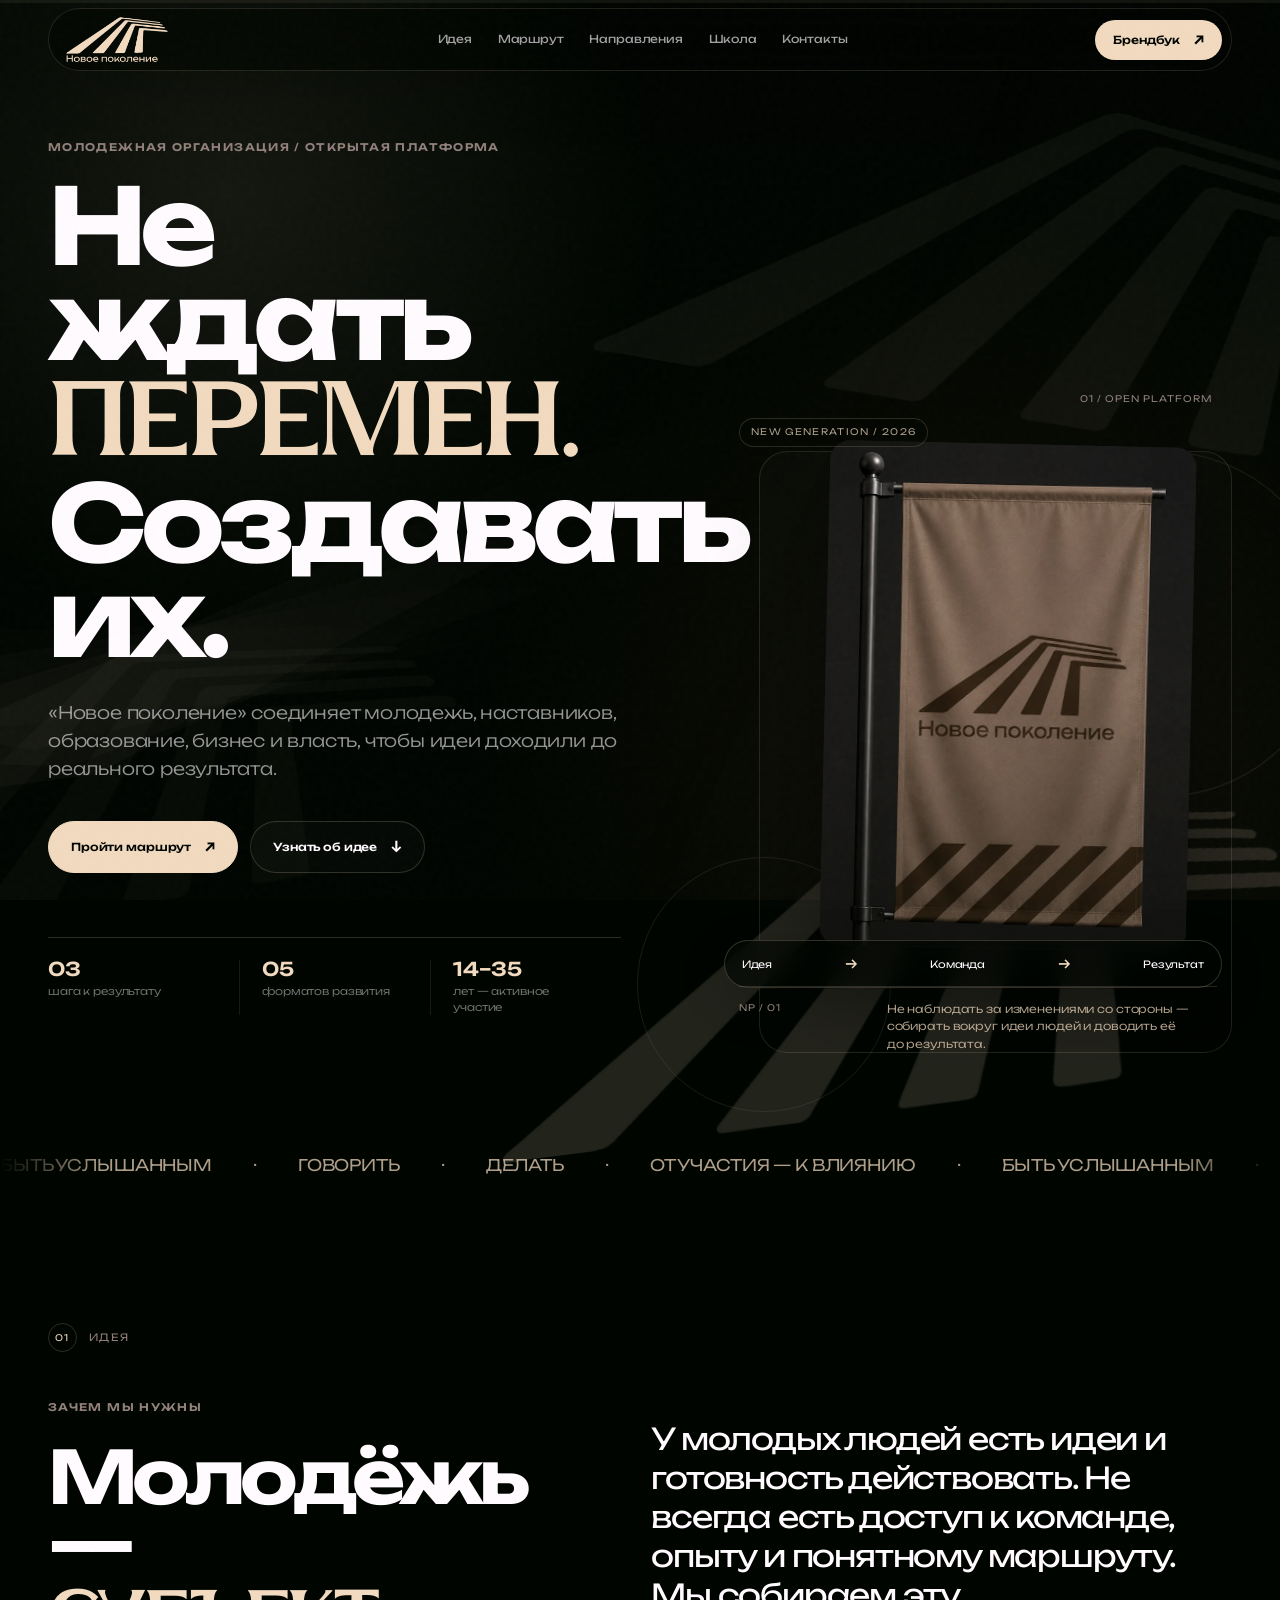
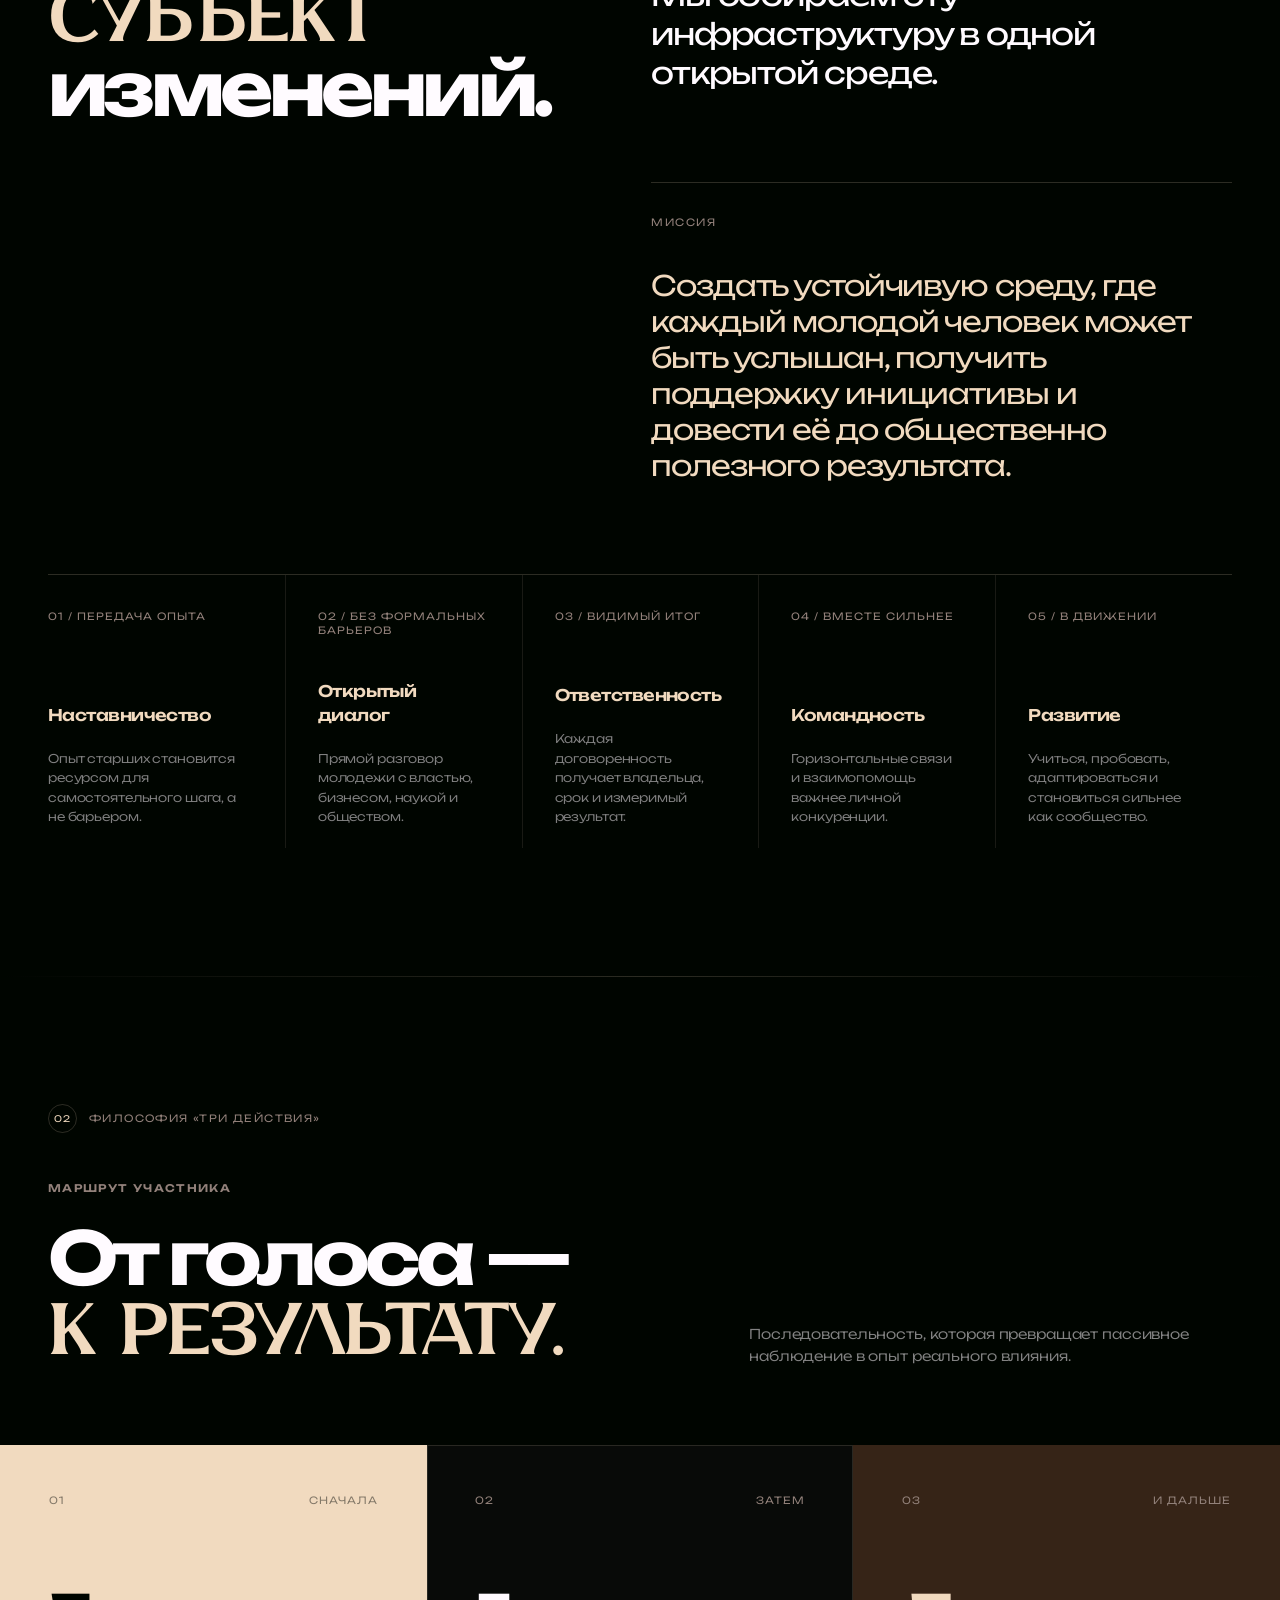
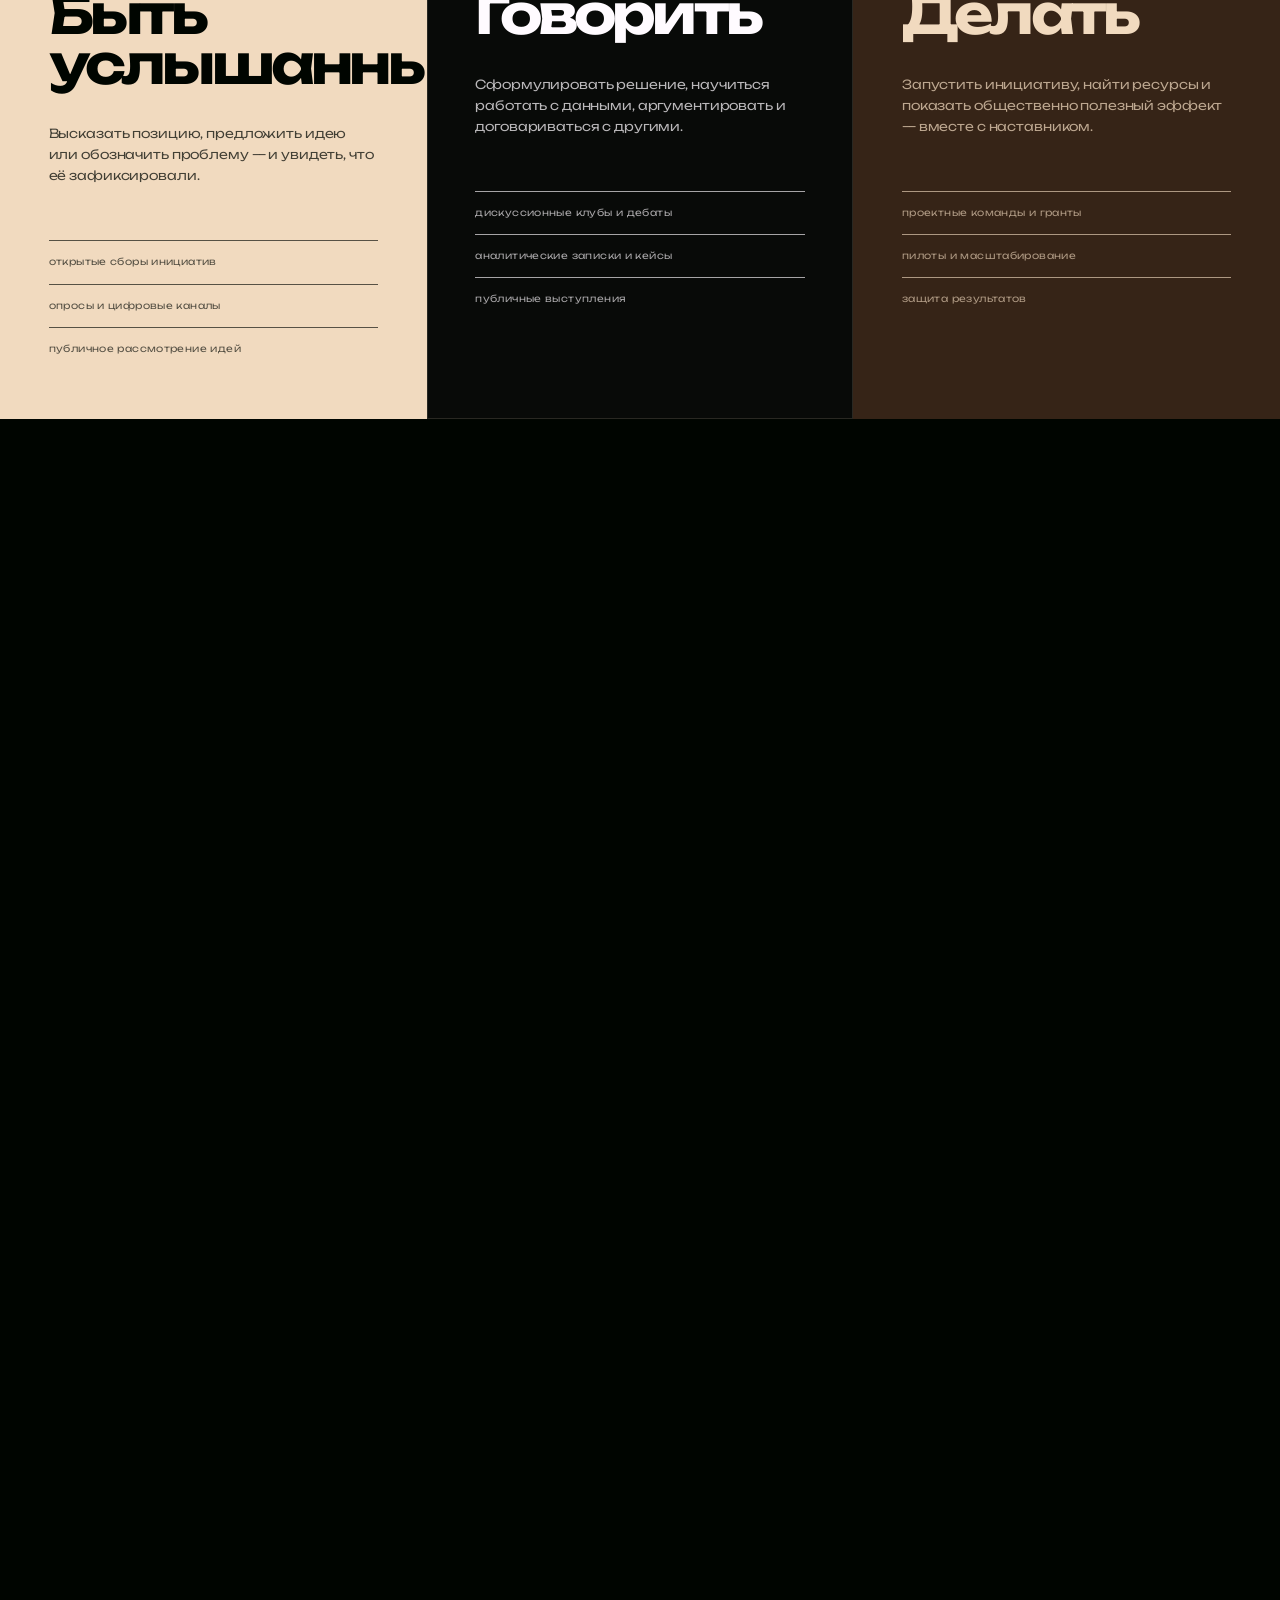
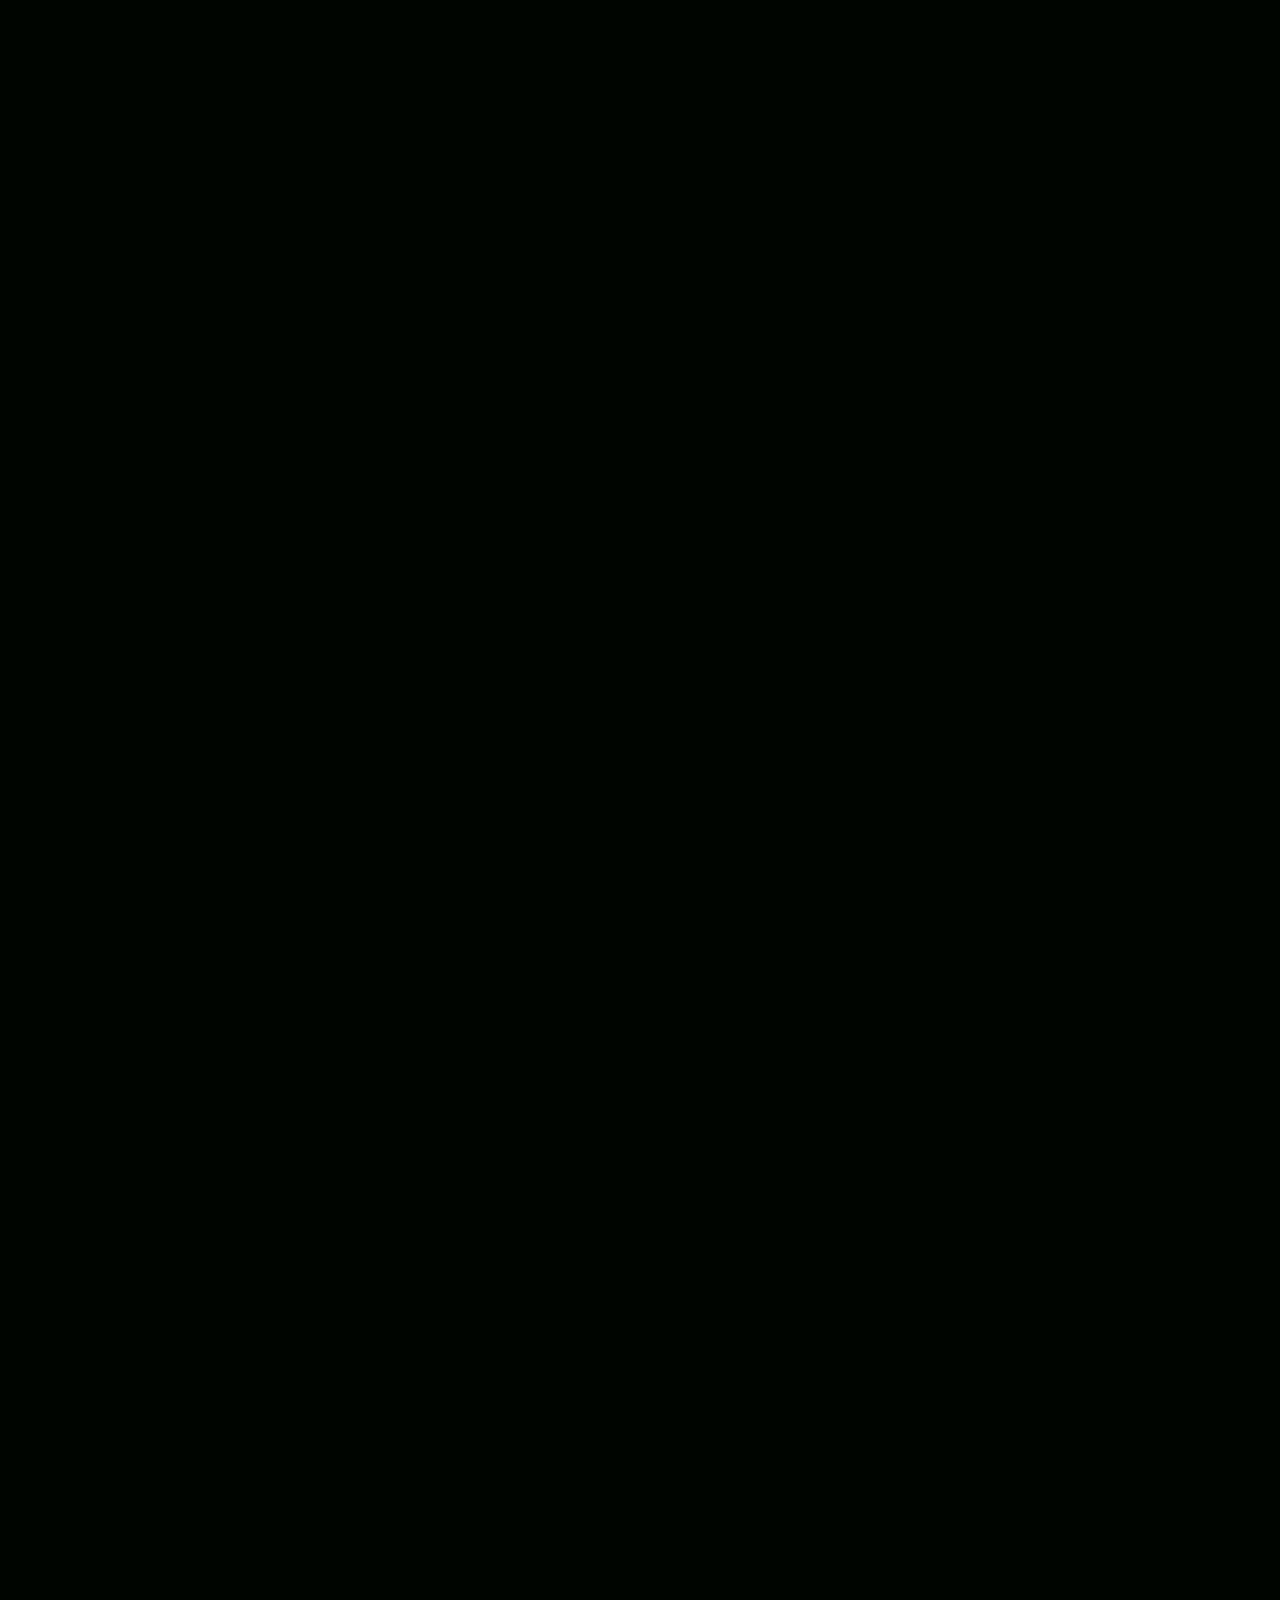
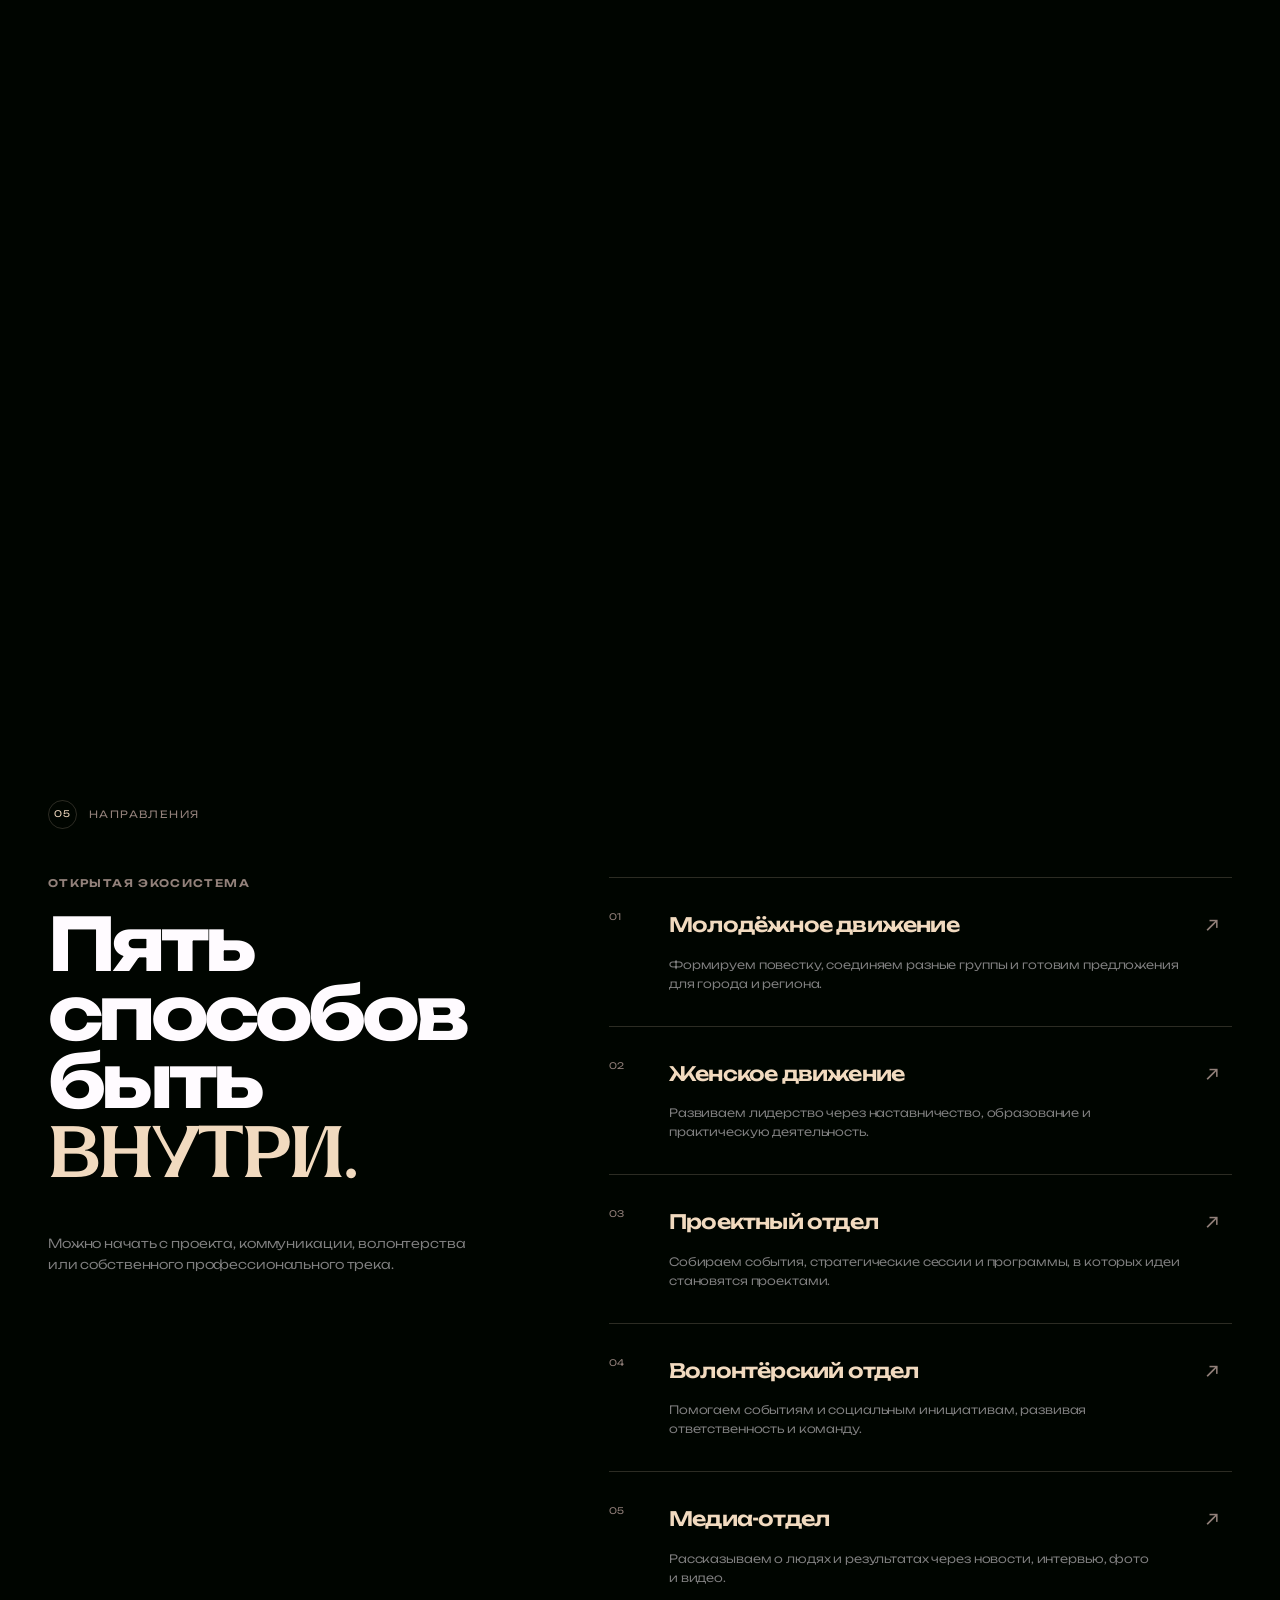
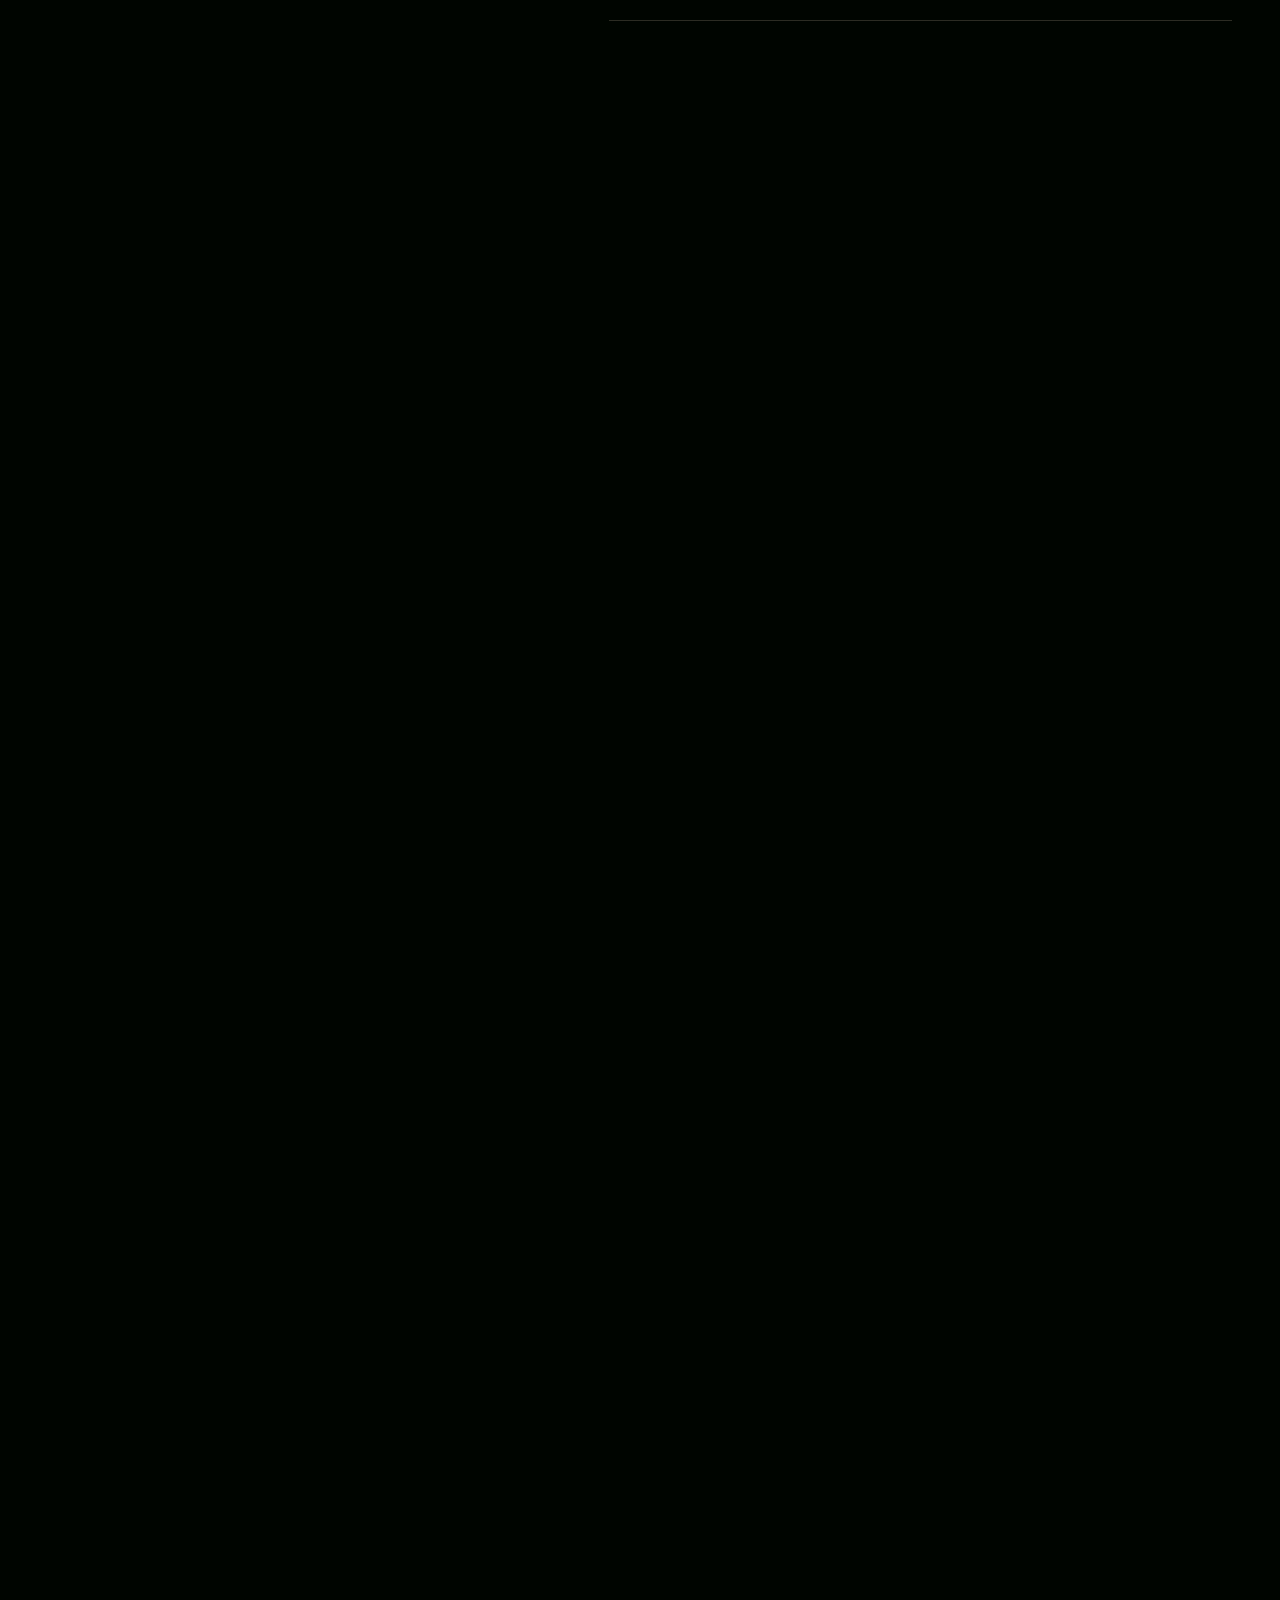
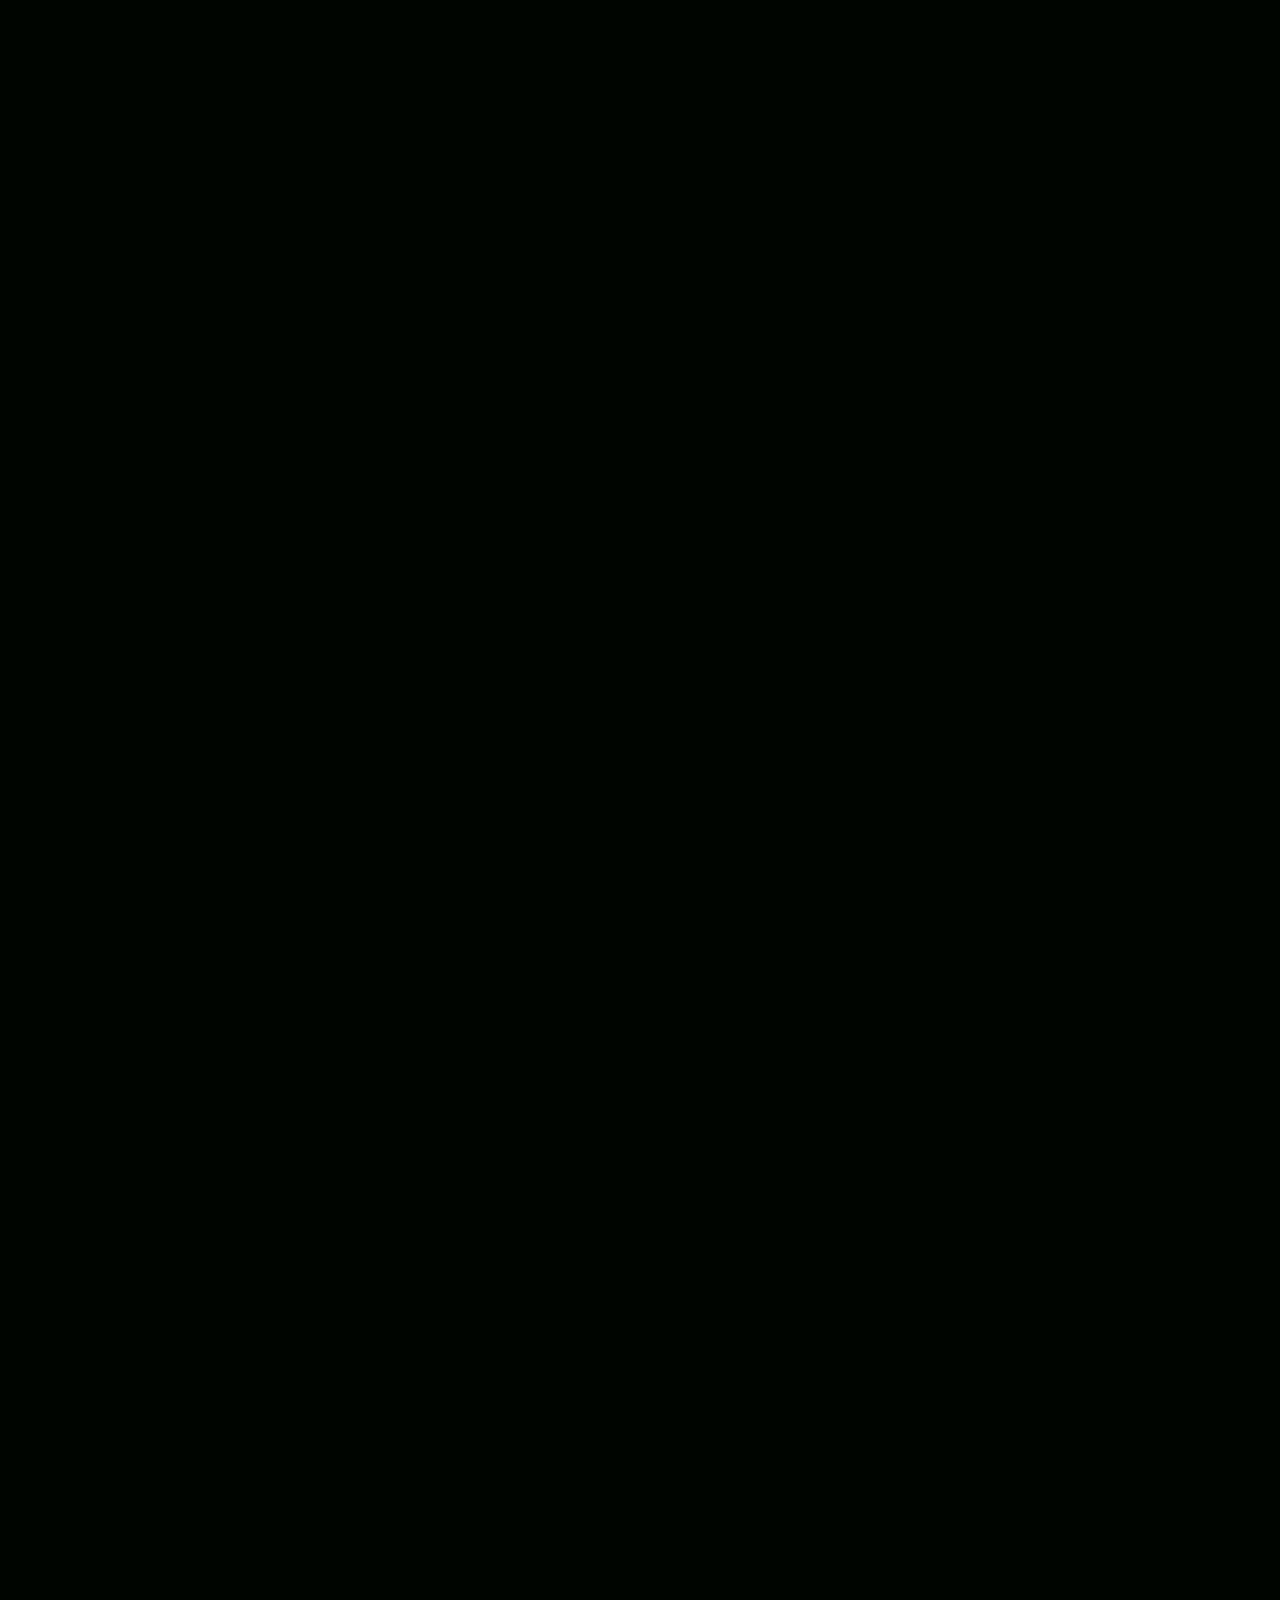
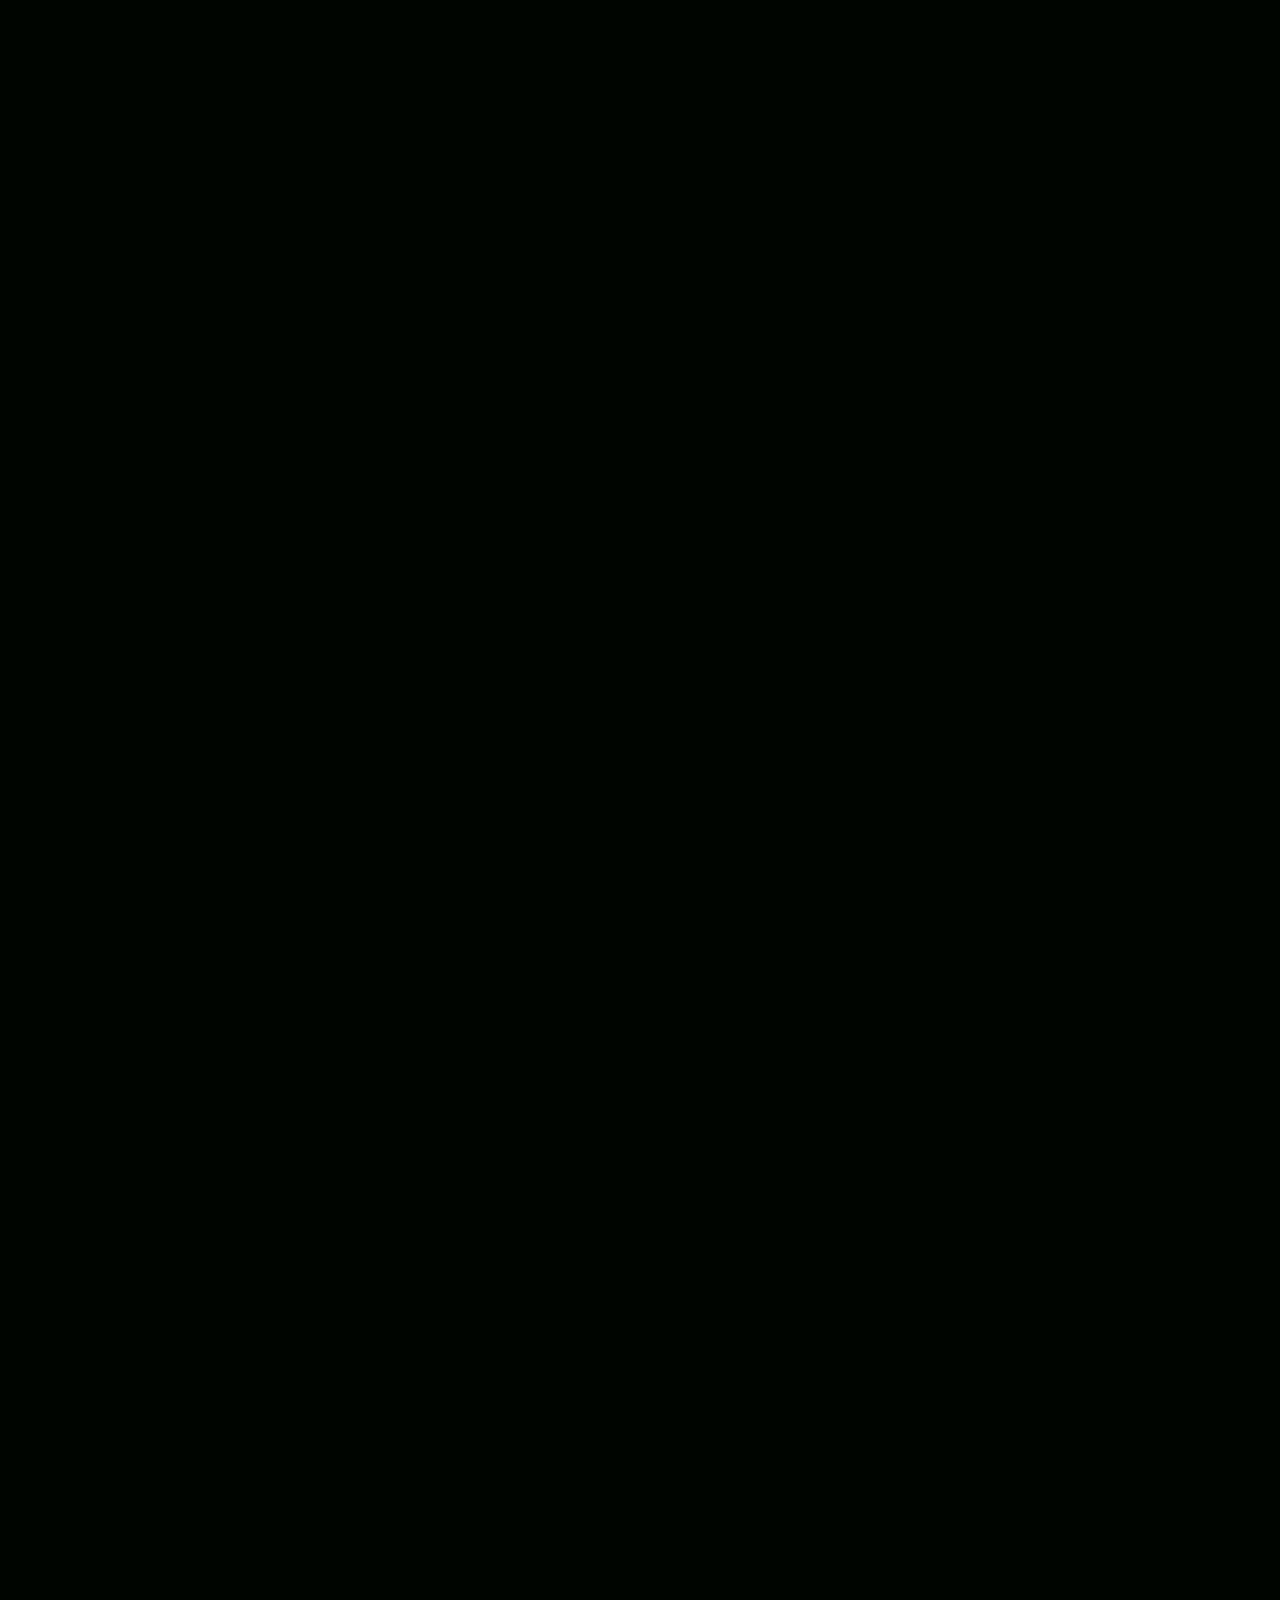
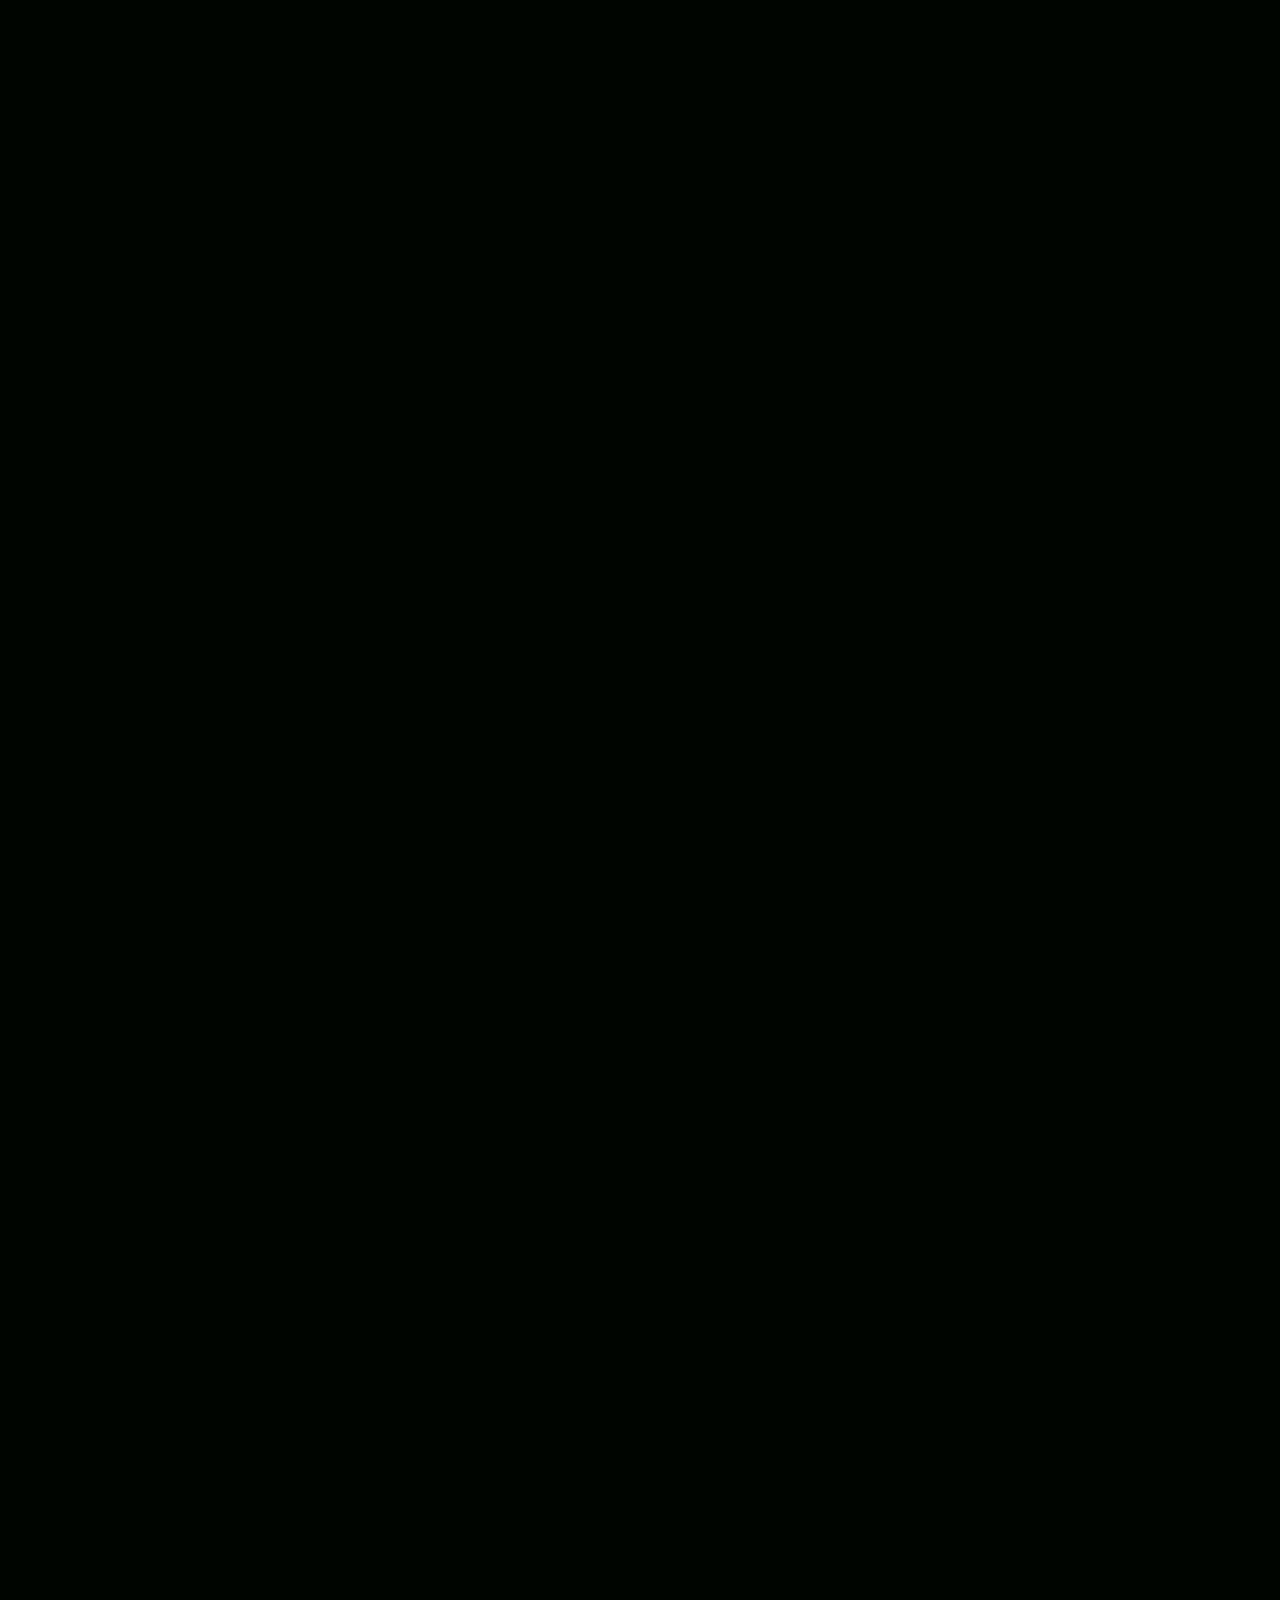
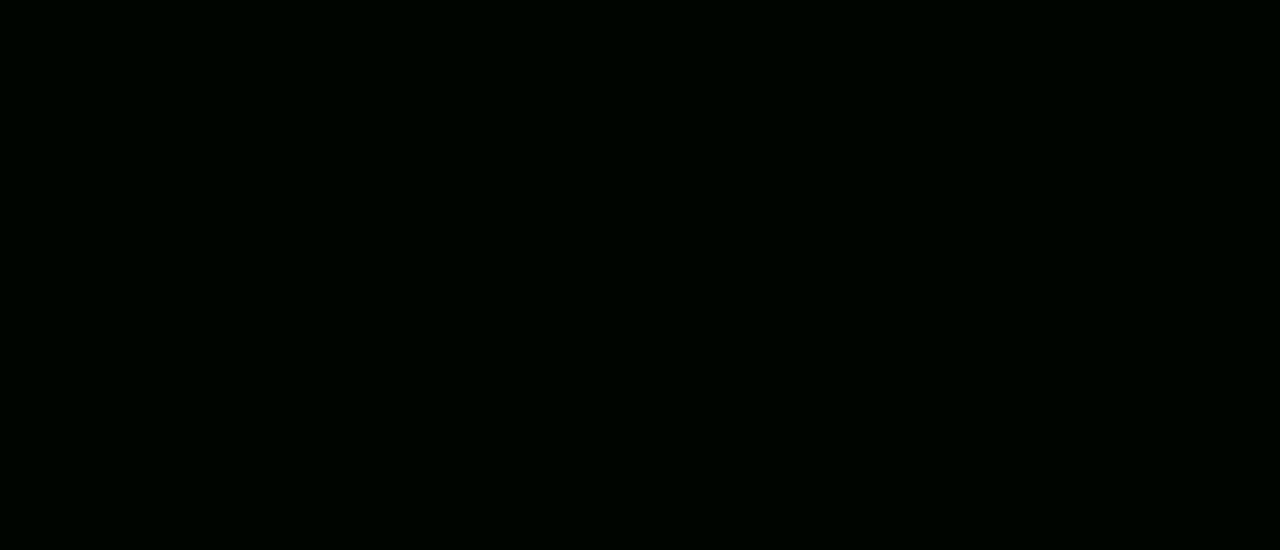
==== commit 36134270: "Add files via upload" ====
--- a/site/index.html
+++ b/site/index.html
@@ -6,6 +6,18 @@
   <meta name="theme-color" content="#000500" />
   <meta name="description" content="Новое поколение — открытая молодежная платформа, где идеи превращаются в команды, проекты и общественно полезный результат." />
   <title>Новое поколение — от участия к влиянию</title>
+  <link rel="canonical" href="https://askuyr.github.io/novoepokolenie-site/" />
+  <meta property="og:type" content="website" />
+  <meta property="og:locale" content="ru_RU" />
+  <meta property="og:title" content="Новое поколение — от участия к влиянию" />
+  <meta property="og:description" content="Новое поколение — открытая молодежная платформа, где идеи превращаются в команды, проекты и общественно полезный результат." />
+  <meta property="og:url" content="https://askuyr.github.io/novoepokolenie-site/" />
+  <meta property="og:image" content="https://askuyr.github.io/novoepokolenie-site/assets/flag.webp" />
+  <meta name="twitter:card" content="summary_large_image" />
+  <meta name="twitter:title" content="Новое поколение — от участия к влиянию" />
+  <meta name="twitter:description" content="Новое поколение — открытая молодежная платформа, где идеи превращаются в команды, проекты и общественно полезный результат." />
+  <meta name="twitter:image" content="https://askuyr.github.io/novoepokolenie-site/assets/flag.webp" />
+
   <link rel="icon" href="assets/favicon.ico" sizes="any" />
   <link rel="icon" type="image/png" href="assets/favicon.png" />
   <link rel="apple-touch-icon" href="assets/favicon.png" />
@@ -43,10 +55,12 @@
       <a href="#idea">Идея</a>
       <a href="#route">Маршрут</a>
       <a href="#audience">Для кого</a>
+      <a href="#benefits">Что получишь</a>
       <a href="#directions">Направления</a>
+      <a href="#launch">Как запускаем проект</a>
       <a href="#school">Школа молодого чиновника</a>
+      <a href="#proposal">Предложить идею</a>
       <a href="#contacts">Контакты</a>
-      <a href="#join">Выбрать шаг <span>↗</span></a>
       <a href="brandbook/index.html">Брендбук <span>↗</span></a>
     </nav>
   </header>
@@ -143,9 +157,25 @@
       </div>
     </section>
 
+    <section class="section section-compact benefits page-width reveal" id="benefits" data-theme="#0a0806|rgba(241,218,191,.075)|rgba(54,36,23,.30)">
+      <div class="section-label"><span>04</span><span>Что получишь</span></div>
+      <div class="benefits-head">
+        <div class="section-heading"><p class="eyebrow">Практика вместо наблюдения</p><h2>Не только участие.<br /><em>Реальный опыт.</em></h2></div>
+        <p class="benefits-lead">Участие строится вокруг практики: реальных кейсов, проектных команд, наставничества, поиска ресурсов и публичной защиты результата.</p>
+      </div>
+      <div class="benefits-grid">
+        <article class="benefit-card"><span>01 / Практика</span><h3>Проектный опыт</h3><p>Работа над реальными управленческими и социальными кейсами, проектные офисы и запуск пилотных инициатив.</p></article>
+        <article class="benefit-card"><span>02 / Сопровождение</span><h3>Наставник</h3><p>Персональное сопровождение и передача знаний, опыта и навыков от практиков и старших участников.</p></article>
+        <article class="benefit-card"><span>03 / Сообщество</span><h3>Команда и связи</h3><p>Горизонтальные связи со студентами, молодыми специалистами, предпринимателями и профессиональными сообществами.</p></article>
+        <article class="benefit-card"><span>04 / Ресурсы</span><h3>Гранты и дорожная карта</h3><p>Помощь с грантовыми заявками, поиском ресурсов, структурированием инициативы и подготовкой дорожной карты.</p></article>
+        <article class="benefit-card"><span>05 / Коммуникация</span><h3>Публичность</h3><p>Аргументация, аналитические материалы, публичные выступления, защита проектов и работа с информационной повесткой.</p></article>
+        <article class="benefit-card"><span>06 / Среда</span><h3>Практика и стажировки</h3><p>Деловые игры, День самоуправления, экскурсии и практико-ориентированные форматы в органах власти и компаниях.</p></article>
+      </div>
+    </section>
+
     <section class="section directions reveal" id="directions" data-theme="#0e0b08|rgba(241,218,191,.075)|rgba(54,36,23,.34)">
       <div class="page-width">
-        <div class="section-label"><span>04</span><span>Направления</span></div>
+        <div class="section-label"><span>05</span><span>Направления</span></div>
         <div class="directions-layout">
           <div class="section-heading"><p class="eyebrow">Открытая экосистема</p><h2>Пять способов<br />быть <em class="inside-accent">ВНУТРИ.</em></h2><p class="heading-note">Можно начать с проекта, коммуникации, волонтерства или собственного профессионального трека.</p></div>
           <div class="direction-list">
@@ -159,10 +189,26 @@
       </div>
     </section>
 
+    <section class="section section-compact launch page-width reveal" id="launch" data-theme="#050604|rgba(146,129,122,.11)|rgba(54,36,23,.34)">
+      <div class="section-label"><span>06</span><span>Как запускается проект</span></div>
+      <div class="launch-heading">
+        <div class="section-heading"><p class="eyebrow">Проектно-инфраструктурная поддержка</p><h2>Идея не должна<br /><em>оставаться идеей.</em></h2></div>
+        <p>Организация сопровождает инициативу от формулировки и структурирования до поиска ресурсов, пилотирования, оценки и масштабирования.</p>
+      </div>
+      <div class="launch-flow" aria-label="Маршрут запуска проекта">
+        <article><span>01</span><h3>Идея</h3><p>Фиксируем проблему, цель и ожидаемый общественно полезный результат.</p></article>
+        <article><span>02</span><h3>Команда</h3><p>Собираем соисполнителей и распределяем роли вокруг инициативы.</p></article>
+        <article><span>03</span><h3>Упаковка</h3><p>Структурируем решение, готовим план, дорожную карту и обоснование.</p></article>
+        <article><span>04</span><h3>Ресурсы</h3><p>Ищем партнёров, площадки и финансирование, сопровождаем грантовую заявку.</p></article>
+        <article><span>05</span><h3>Пилот</h3><p>Запускаем инициативу в реальной среде и собираем обратную связь.</p></article>
+        <article><span>06</span><h3>Масштаб</h3><p>Оцениваем эффективность, защищаем результат и решаем, как развивать проект дальше.</p></article>
+      </div>
+    </section>
+
     <section class="section school page-width reveal" id="school" data-theme="#030503|rgba(241,218,191,.06)|rgba(54,36,23,.26)">
-      <div class="section-label"><span>05</span><span>Кадровый проект</span></div>
+      <div class="section-label"><span>07</span><span>Кадровый проект</span></div>
       <div class="school-card">
-        <div class="school-main"><span class="card-label">ШКОЛА МОЛОДОГО ЧИНОВНИКА</span><h2>Кадровый резерв<br /><em>начинается с практики.</em></h2><p>Программа для студентов факультета государственного и муниципального управления: ценности, компетенции, реальные кейсы и сообщество выпускников.</p><a class="button button-light" href="#join">Узнать о треке <span>↗</span></a></div>
+        <div class="school-main"><span class="card-label">ШКОЛА МОЛОДОГО ЧИНОВНИКА</span><h2>Кадровый резерв<br /><em>начинается с практики.</em></h2><p>Программа для студентов факультета государственного и муниципального управления: ценности, компетенции, реальные кейсы и сообщество выпускников.</p><div class="school-actions"><a class="button button-light" href="school.html">Открыть программу <span>↗</span></a><a class="school-text-link" href="#proposal">Задать вопрос →</a></div></div>
         <div class="school-side">
           <div class="school-block"><span>01 / Ценности</span><strong>Этический кодекс и встречи с носителями опыта</strong></div>
           <div class="school-block"><span>02 / Компетенции</span><strong>День самоуправления, тренинги и реальные задачи</strong></div>
@@ -172,16 +218,64 @@
       </div>
     </section>
 
+    <section class="section section-compact proof page-width reveal" id="proof" data-theme="#100c09|rgba(241,218,191,.07)|rgba(146,129,122,.13)">
+      <div class="section-label"><span>08</span><span>Практика и результат</span></div>
+      <div class="proof-layout">
+        <div class="section-heading"><p class="eyebrow">Что считается результатом</p><h2>Не посещение.<br /><em>Изменение.</em></h2><p class="heading-note">Инициатива должна пройти до конкретного действия: подготовленного решения, пилота, публичной защиты или масштабирования.</p></div>
+        <div class="proof-list">
+          <article><span>01</span><div><h3>Решение оформлено</h3><p>Есть проектное предложение, аналитическая записка, дорожная карта или грантовая заявка.</p></div></article>
+          <article><span>02</span><div><h3>Пилот запущен</h3><p>Идея проверена на практике, а команда получила обратную связь от реальной среды.</p></div></article>
+          <article><span>03</span><div><h3>Результат защищён</h3><p>Команда публично показывает, что сделано, чему научилась и какой эффект получила.</p></div></article>
+          <article><span>04</span><div><h3>Есть продолжение</h3><p>Успешный пилот получает решение о доработке, масштабировании или включении в практику партнёров.</p></div></article>
+        </div>
+      </div>
+      <div class="formats-shell">
+        <div><span class="card-label">ФОРМАТЫ РАБОТЫ</span><h3>Где это происходит</h3><p>В концепции зафиксированы форматы, через которые участники получают знания и практику. Конкретные даты публикуются после утверждения календаря.</p></div>
+        <div class="formats-grid">
+          <span>Образовательные школы</span><span>Лекции и семинары</span><span>Стратегические сессии</span><span>Деловые игры</span><span>Встречи со спикерами</span><span>Публичные защиты проектов</span>
+        </div>
+      </div>
+    </section>
+
     <section class="section partners page-width reveal" id="partners" data-theme="#0b0806|rgba(146,129,122,.09)|rgba(54,36,23,.32)">
-      <div class="section-label"><span>06</span><span>Партнерство</span></div>
+      <div class="section-label"><span>09</span><span>Наставники и партнерство</span></div>
       <div class="partners-layout">
         <div class="section-heading"><p class="eyebrow">Среда, которая поддерживает</p><h2>Один маршрут.<br /><em>Много союзников.</em></h2></div>
-        <div class="partners-copy"><p>Организация работает на стыке образования, профессиональной среды и общественных институтов. Это делает путь участника прозрачным — от идеи к команде, от команды к проекту, от проекта к признанию.</p><div class="partner-tags"><span>Вузы</span><span>СПО</span><span>Школы</span><span>Молодёжные советы</span><span>Бизнес</span><span>СМИ</span><span>Органы власти</span><span>НКО</span></div></div>
+        <div class="partners-copy"><p>Наставничество — один из базовых принципов организации: знания, опыт и навыки передаются через персональное сопровождение, а партнёрская среда соединяет молодежь с образованием, профессиональным сообществом и общественными институтами.</p><div class="mentor-note"><span>НАСТАВНИЧЕСТВО</span><strong>Не сделать за участника, а помочь ему самому пройти путь от первого решения до результата.</strong></div><div class="partner-tags"><span>Вузы</span><span>СПО</span><span>Школы</span><span>Молодёжные советы</span><span>Бизнес</span><span>СМИ</span><span>Органы власти</span><span>НКО</span></div></div>
+      </div>
+    </section>
+
+    <section class="section section-compact proposal page-width reveal" id="proposal" data-theme="#000500|rgba(241,218,191,.09)|rgba(54,36,23,.38)">
+      <div class="section-label"><span>10</span><span>Предложить идею</span></div>
+      <div class="proposal-layout">
+        <div class="proposal-intro">
+          <p class="eyebrow">Первое действие — быть услышанным</p>
+          <h2>Опиши идею.<br /><em>Собери первый шаг.</em></h2>
+          <p>Форма не отправляет данные на сервер. Она помогает структурировать заявку, скопировать её одним нажатием и отправить руководителю проекта удобным способом.</p>
+          <div class="proposal-points"><span>Проблема</span><span>Идея</span><span>Ожидаемый результат</span><span>Контакт</span></div>
+        </div>
+        <form class="proposal-form" id="proposalForm">
+          <div class="field-grid">
+            <label><span>Имя</span><input name="name" autocomplete="name" required placeholder="Как к вам обращаться" /></label>
+            <label><span>Кто вы</span><select name="role" required><option value="" selected disabled>Выберите вариант</option><option>Школьник 9–11 класса</option><option>Студент СПО</option><option>Студент вуза</option><option>Молодой специалист</option><option>Хочу стать наставником</option><option>Другое</option></select></label>
+          </div>
+          <label><span>Контакт</span><input name="contact" required placeholder="VK, телефон или другой удобный способ связи" /></label>
+          <label><span>Название идеи</span><input name="title" required placeholder="Коротко — о чём проект" /></label>
+          <label><span>Что хотите изменить</span><textarea name="problem" rows="4" required placeholder="Опишите проблему или ситуацию"></textarea></label>
+          <label><span>Какой результат хотите получить</span><textarea name="result" rows="4" required placeholder="Что должно измениться после реализации"></textarea></label>
+          <button class="button button-primary proposal-submit" type="submit">Собрать заявку <span>↗</span></button>
+          <p class="proposal-privacy">Данные остаются только в вашем браузере и автоматически никуда не отправляются.</p>
+        </form>
+      </div>
+      <div class="proposal-output" id="proposalOutput" hidden aria-live="polite">
+        <div><span class="card-label">ГОТОВАЯ ЗАЯВКА</span><h3>Скопируйте текст и отправьте руководителю проекта.</h3></div>
+        <pre id="proposalText"></pre>
+        <div class="proposal-output-actions"><button class="button button-light" id="copyProposal" type="button">Скопировать <span>↗</span></button><a class="button button-quiet-dark" href="https://vk.ru/sergeynesko" target="_blank" rel="noopener noreferrer">Написать во VK <span>↗</span></a></div>
       </div>
     </section>
 
     <section class="section contacts page-width reveal" id="contacts" data-theme="#0b0806|rgba(241,218,191,.09)|rgba(54,36,23,.34)">
-      <div class="section-label"><span>07</span><span>Контакты</span></div>
+      <div class="section-label"><span>11</span><span>Контакты</span></div>
       <div class="contacts-layout">
         <div class="section-heading">
           <p class="eyebrow">Связаться с проектом</p>
@@ -201,7 +295,7 @@
     <section class="join page-width reveal" id="join" data-theme="#000500|rgba(241,218,191,.095)|rgba(54,36,23,.38)">
       <div class="join-card">
         <div><span class="eyebrow">Следующий шаг</span><h2>Есть идея?<br /><em>Давай сделаем.</em></h2></div>
-        <div class="join-copy"><p>Выбери точку входа: предложи инициативу, присоединись к проектной команде, стань наставником или помоги рассказать о результатах.</p><div class="join-actions"><a class="button button-primary" href="#route">Начать с маршрута <span>↗</span></a><a class="button button-quiet-dark" href="#directions">Выбрать направление <span>↓</span></a></div></div>
+        <div class="join-copy"><p>Выбери точку входа: предложи инициативу, присоединись к проектной команде, стань наставником или помоги рассказать о результатах.</p><div class="join-actions"><a class="button button-primary" href="#proposal">Предложить идею <span>↗</span></a><a class="button button-quiet-dark" href="#directions">Выбрать направление <span>↓</span></a></div></div>
       </div>
     </section>
   </main>
--- a/site/styles.css
+++ b/site/styles.css
@@ -1089,3 +1089,145 @@
   .site-footer{padding:22px 0 26px}
   .footer-row .brand-mark{width:106px}
 }
+
+/* ===== Concept expansion: benefits, project launch, proof, proposal. ===== */
+.section-compact{padding-top:clamp(118px,10.5vw,168px);padding-bottom:clamp(118px,10.5vw,168px)}
+
+/* Benefits */
+.benefits-head{display:grid;grid-template-columns:minmax(0,1fr) minmax(320px,.72fr);gap:clamp(62px,8vw,126px);align-items:end}
+.benefits-head>*{min-width:0}
+.benefits-lead{margin:0;max-width:620px;color:rgba(255,251,255,.74);font-size:clamp(16px,1.45vw,22px);line-height:1.58;letter-spacing:-.025em}
+.benefits-grid{display:grid;grid-template-columns:repeat(3,minmax(0,1fr));margin-top:clamp(72px,7.5vw,112px);border-top:1px solid var(--line);border-left:1px solid var(--line)}
+.benefit-card{min-width:0;min-height:330px;padding:34px 34px 30px;border-right:1px solid var(--line);border-bottom:1px solid var(--line);display:flex;flex-direction:column;background:linear-gradient(145deg,rgba(255,255,255,.018),transparent 68%);transition:background .3s ease,transform .35s var(--ease)}
+.benefit-card:hover{background:rgba(241,218,191,.055);transform:translateY(-4px)}
+.benefit-card>span{font-size:9.5px;line-height:1.4;color:rgba(241,218,191,.54);letter-spacing:.08em;text-transform:uppercase}
+.benefit-card h3{margin:clamp(62px,5vw,86px) 0 0;font-size:clamp(22px,2.1vw,31px);line-height:1.04;letter-spacing:-.045em;font-weight:600}
+.benefit-card p{margin:auto 0 0;padding-top:28px;color:rgba(255,251,255,.62);font-size:12.5px;line-height:1.68;max-width:410px}
+
+/* Project launch flow */
+.launch-heading{display:grid;grid-template-columns:minmax(0,1.1fr) minmax(300px,.66fr);gap:clamp(62px,8vw,128px);align-items:end}
+.launch-heading>*{min-width:0}
+.launch-heading>p{margin:0 0 6px;color:rgba(255,251,255,.64);font-size:13.5px;line-height:1.72;max-width:560px}
+.launch-flow{margin-top:clamp(76px,8vw,118px);display:grid;grid-template-columns:repeat(6,minmax(0,1fr));border-top:1px solid var(--line);border-bottom:1px solid var(--line)}
+.launch-flow article{position:relative;min-width:0;min-height:350px;padding:28px 24px 32px;border-right:1px solid var(--line);display:flex;flex-direction:column;overflow:hidden}
+.launch-flow article:last-child{border-right:0}
+.launch-flow article::after{content:"";position:absolute;left:0;right:100%;bottom:0;height:2px;background:var(--almond);transition:right .45s var(--ease)}
+.launch-flow article:hover::after{right:0}
+.launch-flow article>span{font-size:11px;color:rgba(241,218,191,.58)}
+.launch-flow h3{margin:clamp(80px,6vw,112px) 0 0;font-size:clamp(20px,1.8vw,27px);line-height:1.04;letter-spacing:-.045em}
+.launch-flow p{margin:auto 0 0;padding-top:24px;color:rgba(255,251,255,.58);font-size:11px;line-height:1.66}
+
+.school-actions{margin-top:auto;display:flex;align-items:center;gap:22px;flex-wrap:wrap}
+.school-main .school-actions .button-light{margin-top:0}
+.school-text-link{font-size:10px;text-decoration:underline;text-decoration-color:rgba(0,5,0,.34);text-underline-offset:5px;transition:opacity .2s ease,transform .25s var(--ease)}
+.school-text-link:hover{opacity:.66;transform:translateX(3px)}
+
+/* Practical result + formats */
+.proof-layout{display:grid;grid-template-columns:minmax(0,.82fr) minmax(0,1.18fr);gap:clamp(76px,10vw,160px);align-items:start}
+.proof-layout>*{min-width:0}
+.proof .section-heading{position:sticky;top:120px}
+.proof-list{border-top:1px solid var(--line)}
+.proof-list article{display:grid;grid-template-columns:48px minmax(0,1fr);gap:24px;padding:34px 0;border-bottom:1px solid var(--line);transition:padding-left .3s var(--ease),background .25s ease}
+.proof-list article:hover{padding-left:12px}
+.proof-list article>span{font-size:10px;color:rgba(241,218,191,.55);padding-top:4px}
+.proof-list h3{margin:0;font-size:clamp(20px,2vw,29px);line-height:1.06;letter-spacing:-.04em}
+.proof-list p{margin:14px 0 0;color:rgba(255,251,255,.58);font-size:12px;line-height:1.7;max-width:660px}
+.formats-shell{margin-top:clamp(78px,8vw,118px);padding:clamp(38px,4.2vw,62px);border:1px solid var(--line);border-radius:var(--radius);display:grid;grid-template-columns:minmax(0,.75fr) minmax(0,1.25fr);gap:clamp(54px,7vw,110px);background:linear-gradient(135deg,rgba(241,218,191,.035),rgba(54,36,23,.09))}
+.formats-shell>div{min-width:0}
+.formats-shell h3{margin:28px 0 0;font-size:clamp(28px,3.2vw,46px);line-height:.98;letter-spacing:-.055em}
+.formats-shell p{margin:22px 0 0;color:rgba(255,251,255,.56);font-size:11.5px;line-height:1.72;max-width:520px}
+.formats-grid{display:grid;grid-template-columns:repeat(2,minmax(0,1fr));align-content:start;border-top:1px solid var(--line)}
+.formats-grid span{padding:20px 8px 20px 0;border-bottom:1px solid var(--line);font-size:11.5px;line-height:1.45;color:rgba(255,251,255,.78)}
+.formats-grid span:nth-child(odd){padding-right:20px}
+.formats-grid span:nth-child(even){padding-left:20px;border-left:1px solid var(--line)}
+
+/* Mentors + partners */
+.mentor-note{margin-top:40px;padding:26px 0;border-top:1px solid var(--line);border-bottom:1px solid var(--line);display:grid;grid-template-columns:140px minmax(0,1fr);gap:28px}
+.mentor-note span{font-size:9px;line-height:1.4;letter-spacing:.08em;color:rgba(241,218,191,.52)}
+.mentor-note strong{font-size:13px;line-height:1.6;font-weight:450;color:rgba(255,251,255,.8)}
+
+/* Idea proposal form */
+.proposal-layout{display:grid;grid-template-columns:minmax(0,.76fr) minmax(0,1.24fr);gap:clamp(74px,9vw,150px);align-items:start}
+.proposal-layout>*{min-width:0}
+.proposal-intro{position:sticky;top:120px}
+.proposal-intro h2{margin:18px 0 0;font-size:clamp(48px,5.4vw,78px);line-height:.92;letter-spacing:-.06em}
+.proposal-intro h2 em{font-family:"Ostrovsky",Georgia,serif;font-style:normal;font-weight:700;color:var(--almond);letter-spacing:-.035em}
+.proposal-intro>p:last-of-type{margin:34px 0 0;color:rgba(255,251,255,.62);font-size:12.5px;line-height:1.72;max-width:520px}
+.proposal-points{display:flex;gap:8px;flex-wrap:wrap;margin-top:34px}
+.proposal-points span{padding:9px 12px;border:1px solid var(--line);border-radius:999px;color:rgba(241,218,191,.65);font-size:8.5px;line-height:1.2}
+.proposal-form{padding:clamp(28px,3.2vw,48px);border:1px solid var(--line);border-radius:var(--radius);background:rgba(255,255,255,.018)}
+.proposal-form label{display:block;margin-bottom:22px}
+.proposal-form label>span{display:block;margin-bottom:9px;font-size:9px;line-height:1.4;letter-spacing:.055em;text-transform:uppercase;color:rgba(241,218,191,.56)}
+.field-grid{display:grid;grid-template-columns:1fr 1fr;gap:18px}
+.proposal-form input,.proposal-form textarea,.proposal-form select{width:100%;border:1px solid rgba(241,218,191,.18);border-radius:14px;background:rgba(0,5,0,.52);color:var(--snow);font:inherit;font-size:12px;line-height:1.5;padding:15px 16px;outline:none;transition:border-color .2s ease,background .2s ease,box-shadow .2s ease}
+.proposal-form textarea{resize:vertical;min-height:116px}
+.proposal-form select{appearance:none;background-image:linear-gradient(45deg,transparent 50%,rgba(241,218,191,.65) 50%),linear-gradient(135deg,rgba(241,218,191,.65) 50%,transparent 50%);background-position:calc(100% - 18px) 50%,calc(100% - 13px) 50%;background-size:5px 5px,5px 5px;background-repeat:no-repeat;padding-right:40px}
+.proposal-form input::placeholder,.proposal-form textarea::placeholder{color:rgba(255,251,255,.28)}
+.proposal-form input:focus,.proposal-form textarea:focus,.proposal-form select:focus{border-color:rgba(241,218,191,.55);background:rgba(0,5,0,.72);box-shadow:0 0 0 3px rgba(241,218,191,.06)}
+.proposal-form option{background:#0a0c09;color:var(--snow)}
+.proposal-submit{margin-top:5px;border:0;cursor:pointer}
+.proposal-privacy{margin:16px 0 0;color:rgba(255,251,255,.38);font-size:8.5px;line-height:1.55}
+.proposal-output{margin-top:26px;padding:clamp(28px,3.2vw,46px);border-radius:var(--radius);background:var(--almond);color:var(--black);display:grid;grid-template-columns:minmax(0,.7fr) minmax(0,1.3fr);gap:28px 48px;align-items:start}
+.proposal-output[hidden]{display:none}
+.proposal-output h3{margin:22px 0 0;font-size:clamp(22px,2.4vw,34px);line-height:1.05;letter-spacing:-.045em}
+.proposal-output pre{margin:0;white-space:pre-wrap;word-break:break-word;font-family:"Unbounded",Arial,sans-serif;font-size:10.5px;line-height:1.72;padding:24px;border:1px solid rgba(0,5,0,.16);border-radius:18px;background:rgba(255,255,255,.18)}
+.proposal-output-actions{grid-column:2;display:flex;gap:10px;flex-wrap:wrap}
+.proposal-output .button-light{background:var(--black);color:var(--snow);border-color:var(--black);cursor:pointer}
+.proposal-output .button-quiet-dark{border-color:rgba(0,5,0,.22);color:var(--black)}
+.proposal-output .button-quiet-dark:hover{background:rgba(0,5,0,.06)}
+.proposal-output.is-copied #copyProposal{background:#1b2a18;color:var(--snow)}
+
+/* Reveal extension for new concept sections. */
+.motion-ready .reveal :is(.benefit-card,.launch-flow article,.proof-list article,.formats-shell,.proposal-form,.proposal-output){transition:opacity .68s ease,transform .76s var(--ease),background .3s ease}
+.motion-ready .reveal:not(.visible) :is(.benefit-card,.launch-flow article,.proof-list article,.formats-shell,.proposal-form){opacity:0;transform:translateY(18px)}
+.motion-ready .reveal.visible :is(.benefit-card,.launch-flow article,.proof-list article,.formats-shell,.proposal-form){opacity:1;transform:none}
+.motion-ready .reveal.visible .benefit-card:nth-child(2),.motion-ready .reveal.visible .launch-flow article:nth-child(2),.motion-ready .reveal.visible .proof-list article:nth-child(2){transition-delay:.07s}
+.motion-ready .reveal.visible .benefit-card:nth-child(3),.motion-ready .reveal.visible .launch-flow article:nth-child(3),.motion-ready .reveal.visible .proof-list article:nth-child(3){transition-delay:.13s}
+.motion-ready .reveal.visible .benefit-card:nth-child(4),.motion-ready .reveal.visible .launch-flow article:nth-child(4),.motion-ready .reveal.visible .proof-list article:nth-child(4){transition-delay:.19s}
+.motion-ready .reveal.visible .benefit-card:nth-child(5),.motion-ready .reveal.visible .launch-flow article:nth-child(5){transition-delay:.25s}
+.motion-ready .reveal.visible .benefit-card:nth-child(6),.motion-ready .reveal.visible .launch-flow article:nth-child(6){transition-delay:.31s}
+
+@media(max-width:1100px){
+  .benefits-head,.launch-heading,.proof-layout,.proposal-layout{grid-template-columns:1fr;gap:48px}
+  .benefits-lead,.launch-heading>p{max-width:760px}
+  .benefits-grid{grid-template-columns:repeat(2,minmax(0,1fr))}
+  .launch-flow{grid-template-columns:repeat(3,minmax(0,1fr))}
+  .launch-flow article:nth-child(3){border-right:0}.launch-flow article:nth-child(-n+3){border-bottom:1px solid var(--line)}
+  .proof .section-heading,.proposal-intro{position:relative;top:auto;max-width:900px}
+  .formats-shell{grid-template-columns:1fr;gap:44px}
+}
+
+@media(max-width:760px){
+  .mobile-nav{max-height:calc(100dvh - 82px);overflow-y:auto;overscroll-behavior:contain}
+  .section-compact{padding-top:78px;padding-bottom:78px}
+  .benefits-head,.launch-heading,.proof-layout,.proposal-layout{gap:34px}
+  .benefits-lead{font-size:15px;line-height:1.62}
+  .benefits-grid{grid-template-columns:1fr;margin-top:50px;border-left:0}
+  .benefit-card{min-height:250px;padding:24px 21px;border-left:0}
+  .benefit-card h3{margin-top:42px;font-size:22px}
+  .benefit-card p{font-size:11.5px;line-height:1.68}
+  .launch-heading>p{font-size:11.5px;line-height:1.7}
+  .launch-flow{grid-template-columns:1fr;margin-top:50px;border-top:0}
+  .launch-flow article,.launch-flow article:nth-child(3),.launch-flow article:nth-child(-n+3){min-height:220px;padding:23px 20px;border-right:0;border-top:1px solid var(--line);border-bottom:0}
+  .launch-flow article:last-child{border-bottom:1px solid var(--line)}
+  .launch-flow h3{margin-top:38px;font-size:22px}
+  .launch-flow p{font-size:11px;line-height:1.66}
+  .school-actions{gap:16px}.school-text-link{font-size:9px}
+  .proof-list article{grid-template-columns:32px minmax(0,1fr);gap:14px;padding:25px 0}.proof-list article:hover{padding-left:0}
+  .proof-list h3{font-size:20px}.proof-list p{font-size:11px;line-height:1.68}
+  .formats-shell{margin-top:56px;padding:27px 21px;gap:34px}.formats-shell h3{font-size:30px}.formats-shell p{font-size:11px}
+  .formats-grid{grid-template-columns:1fr}.formats-grid span,.formats-grid span:nth-child(odd),.formats-grid span:nth-child(even){padding:15px 0;border-left:0;font-size:10.5px}
+  .mentor-note{grid-template-columns:1fr;gap:12px;margin-top:30px;padding:22px 0}.mentor-note strong{font-size:11.5px}
+  .proposal-intro h2{font-size:clamp(38px,11vw,52px)}.proposal-intro>p:last-of-type{margin-top:26px;font-size:11.5px}
+  .proposal-form{padding:23px 19px}.field-grid{grid-template-columns:1fr;gap:0}
+  .proposal-form label{margin-bottom:18px}.proposal-form input,.proposal-form textarea,.proposal-form select{font-size:11.5px;padding:14px}.proposal-form textarea{min-height:106px}
+  .proposal-output{padding:24px 20px;grid-template-columns:1fr;gap:22px}.proposal-output pre{font-size:9.5px;padding:18px}.proposal-output-actions{grid-column:1}
+}
+
+@media(max-width:360px){
+  .benefit-card{padding-inline:19px}.proposal-form{padding-inline:17px}.proposal-output{padding-inline:17px}
+}
+
+@media(prefers-reduced-motion:reduce){
+  .motion-ready .reveal :is(.benefit-card,.launch-flow article,.proof-list article,.formats-shell,.proposal-form){opacity:1!important;transform:none!important}
+}
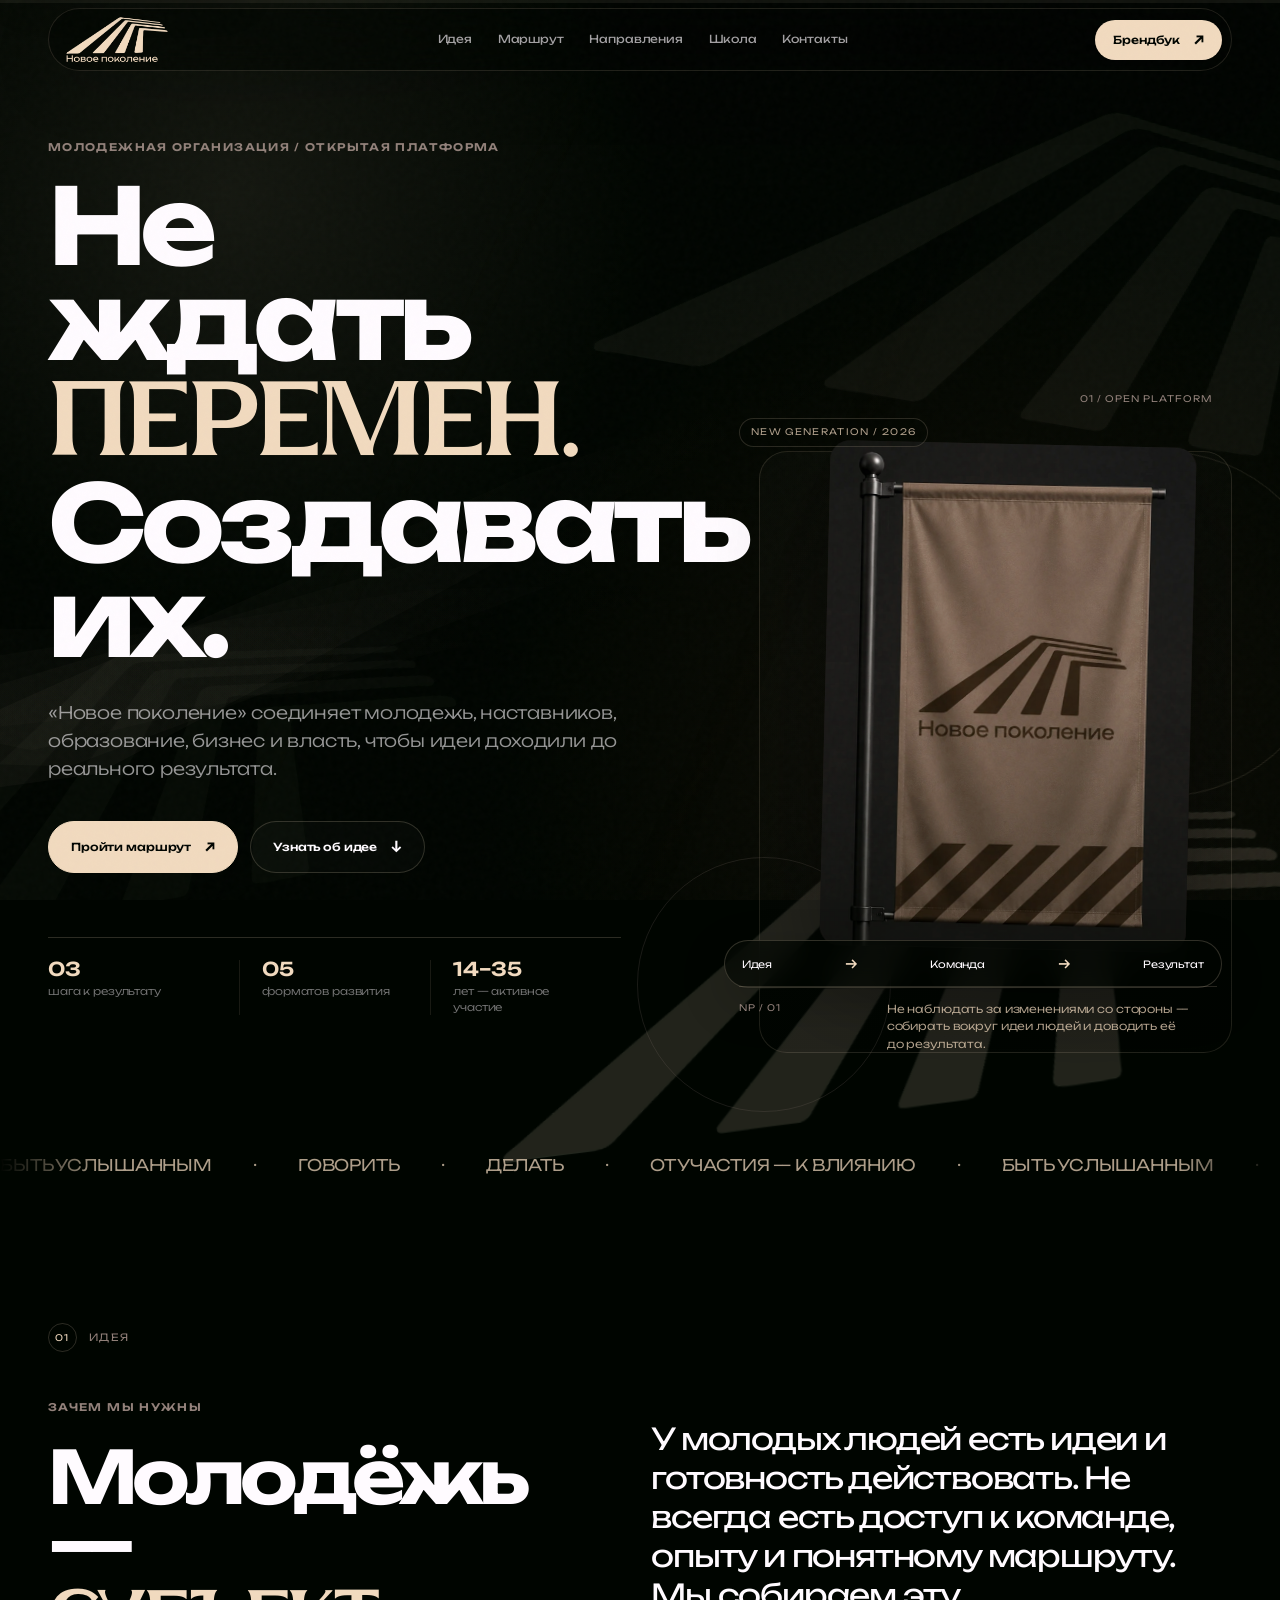
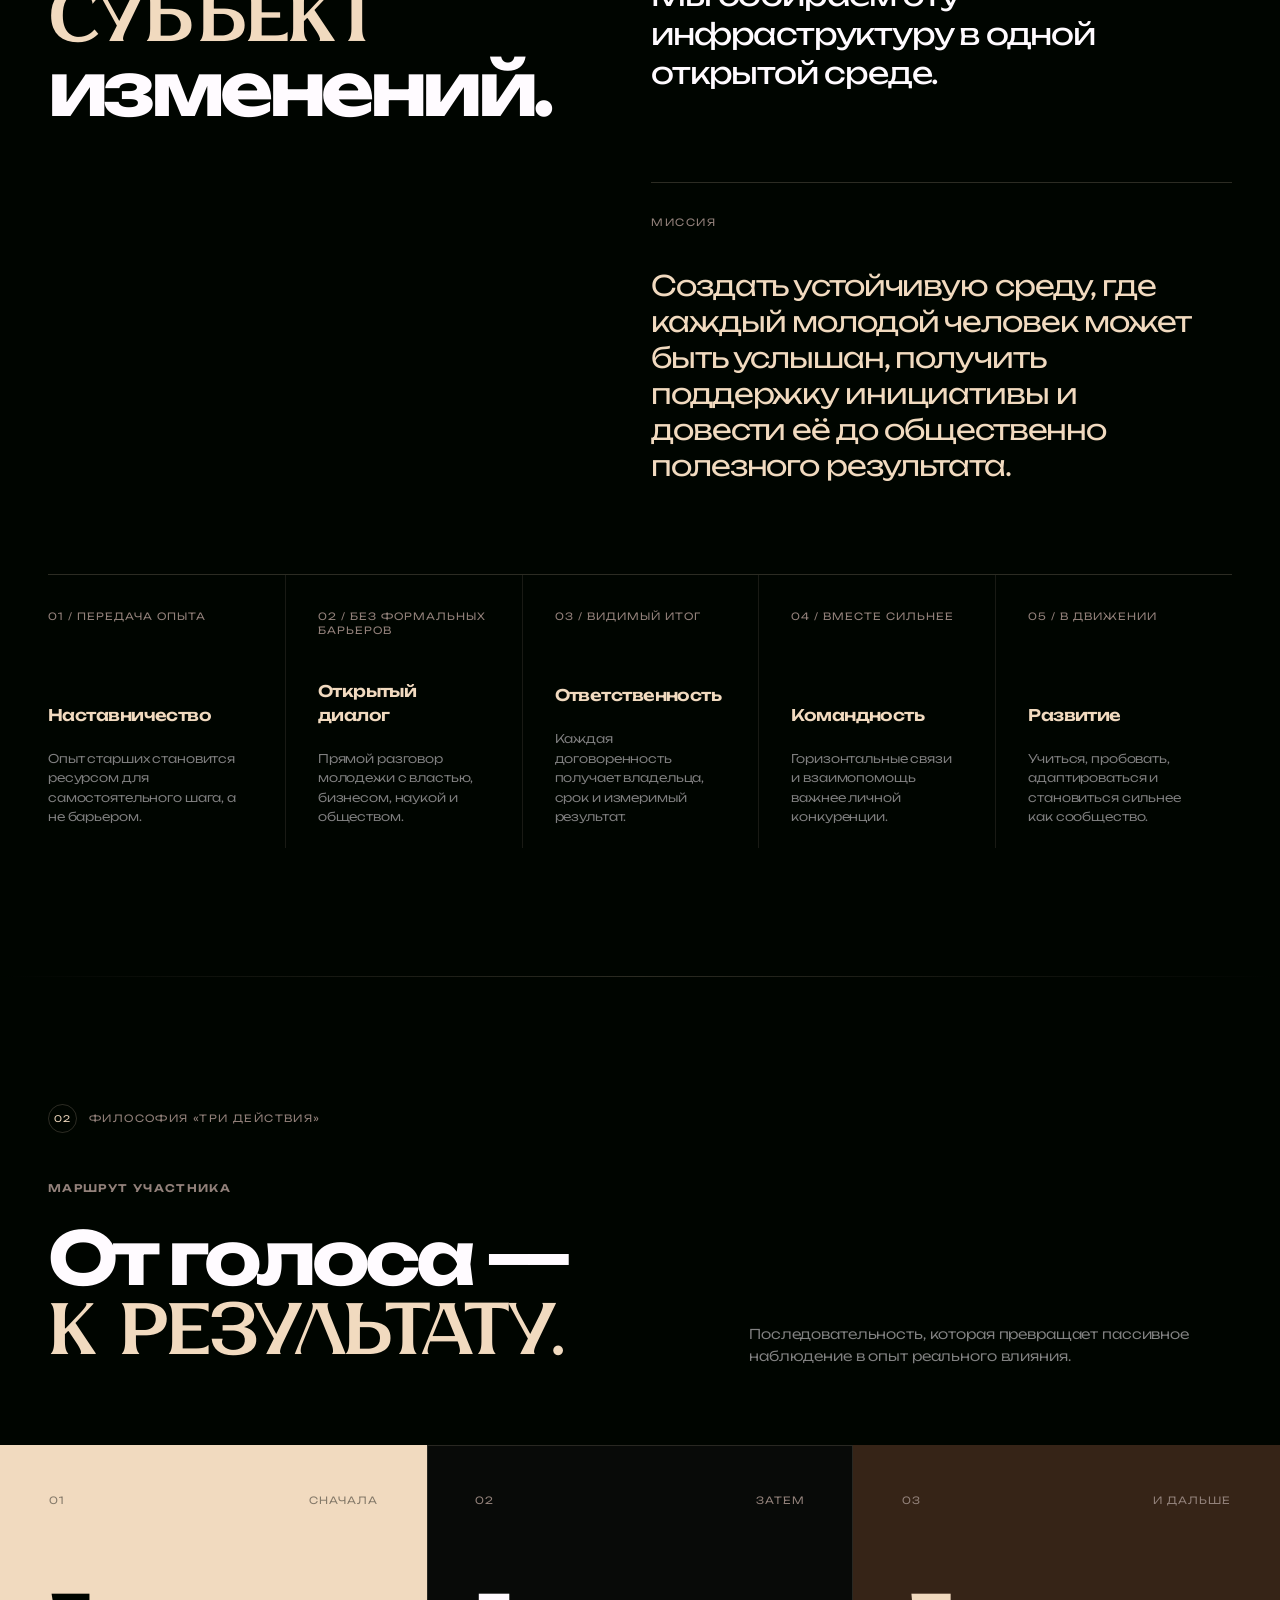
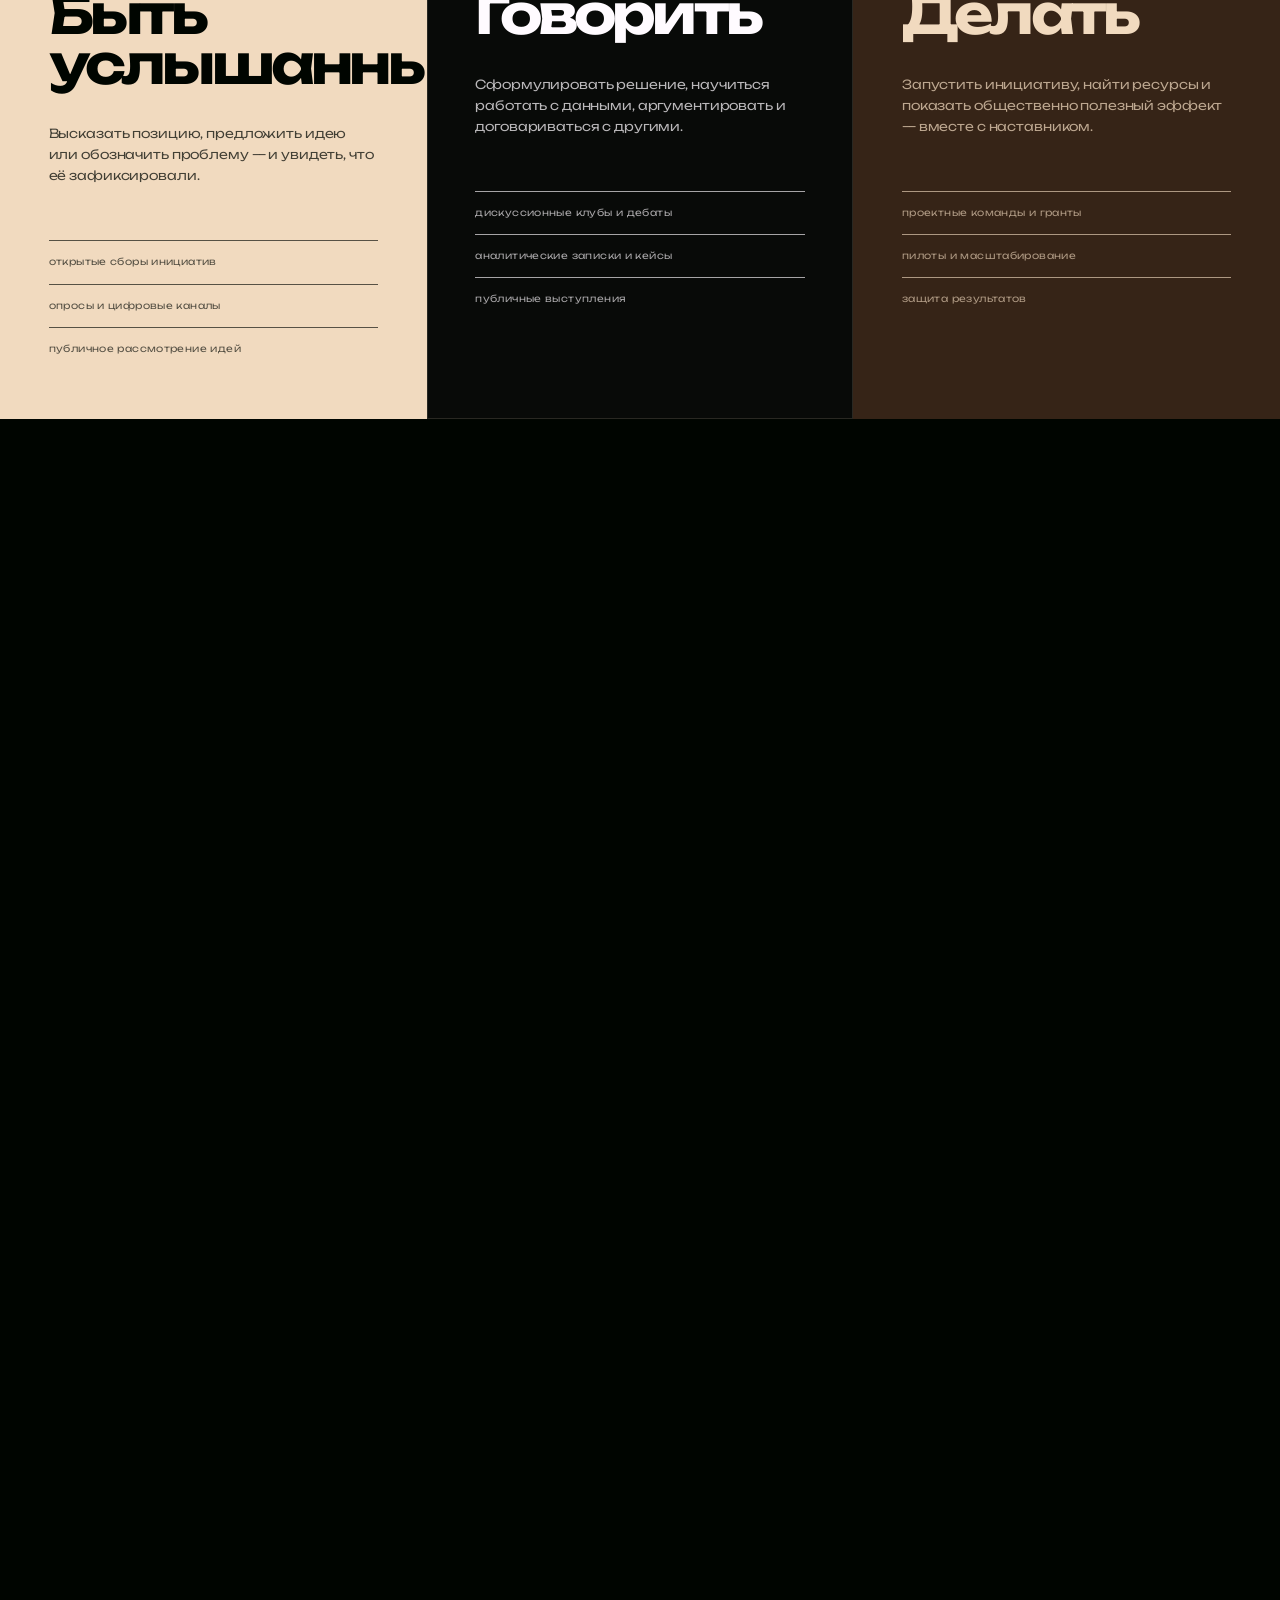
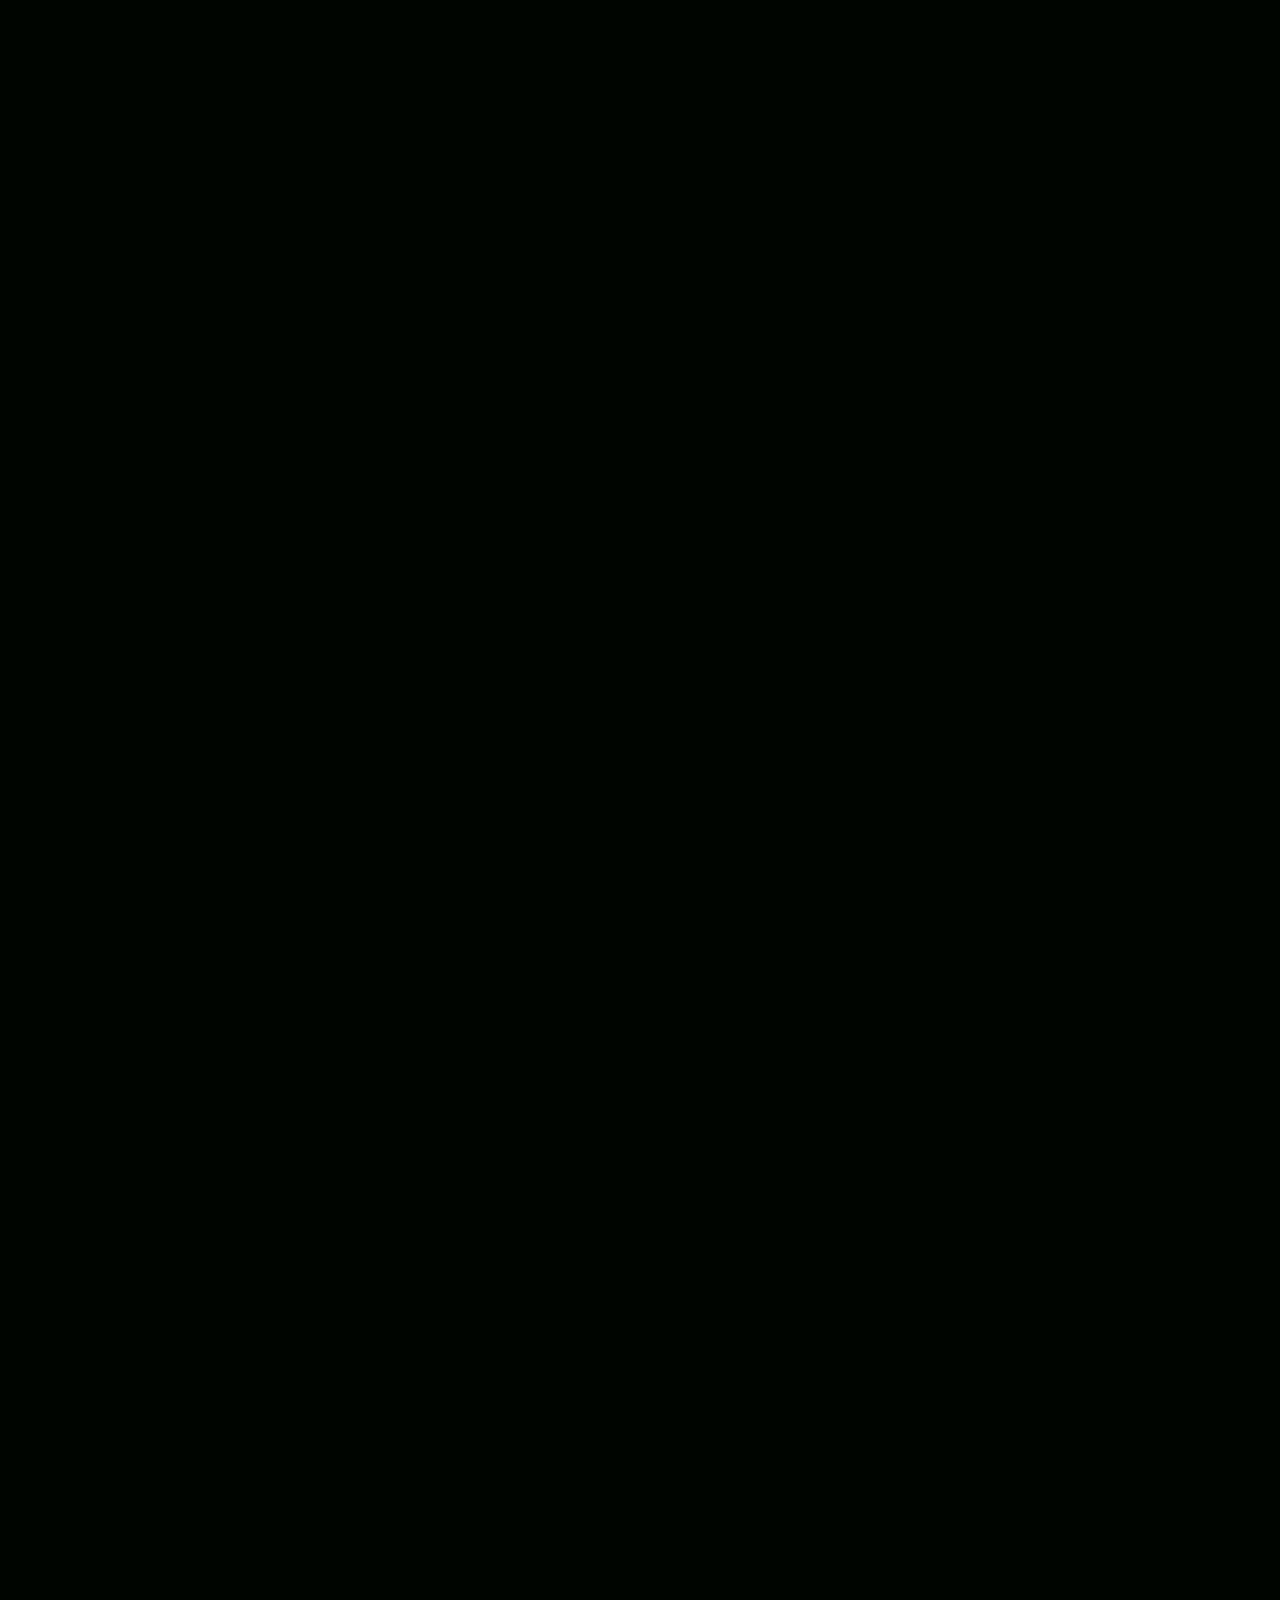
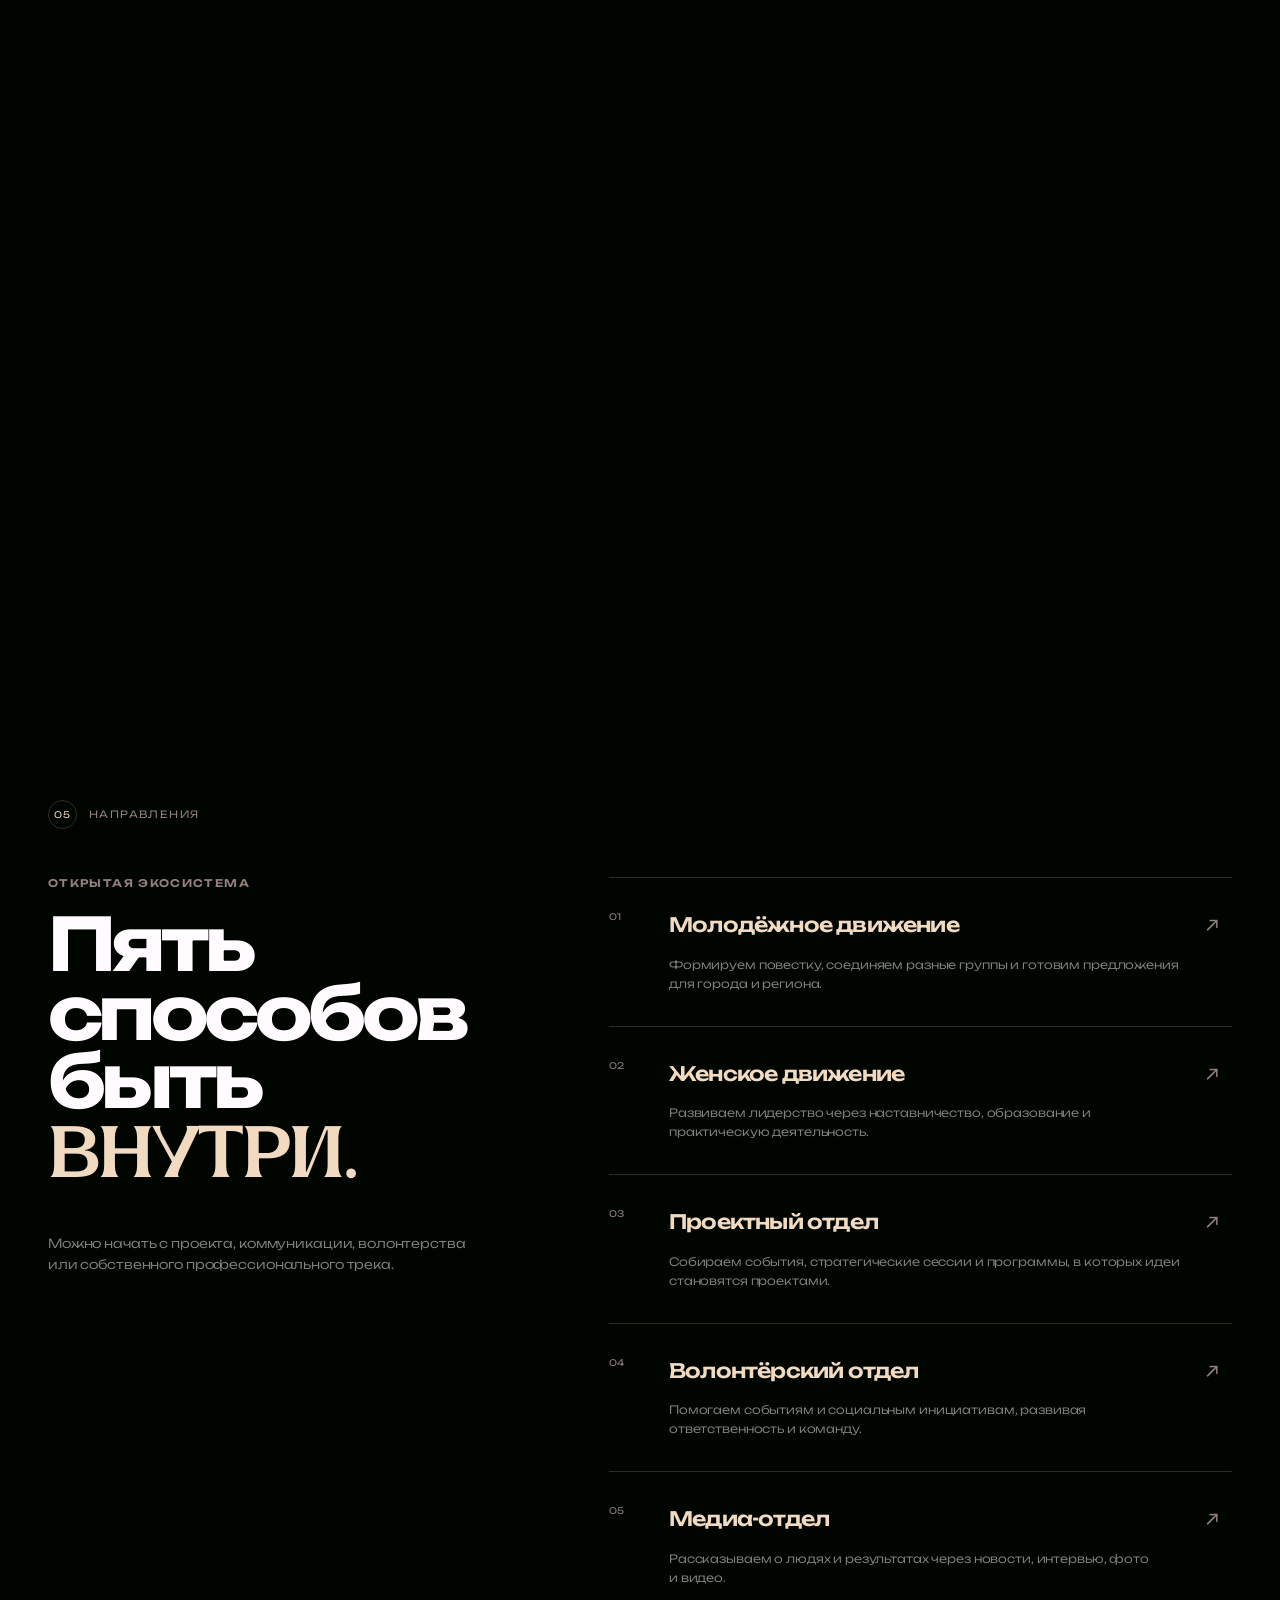
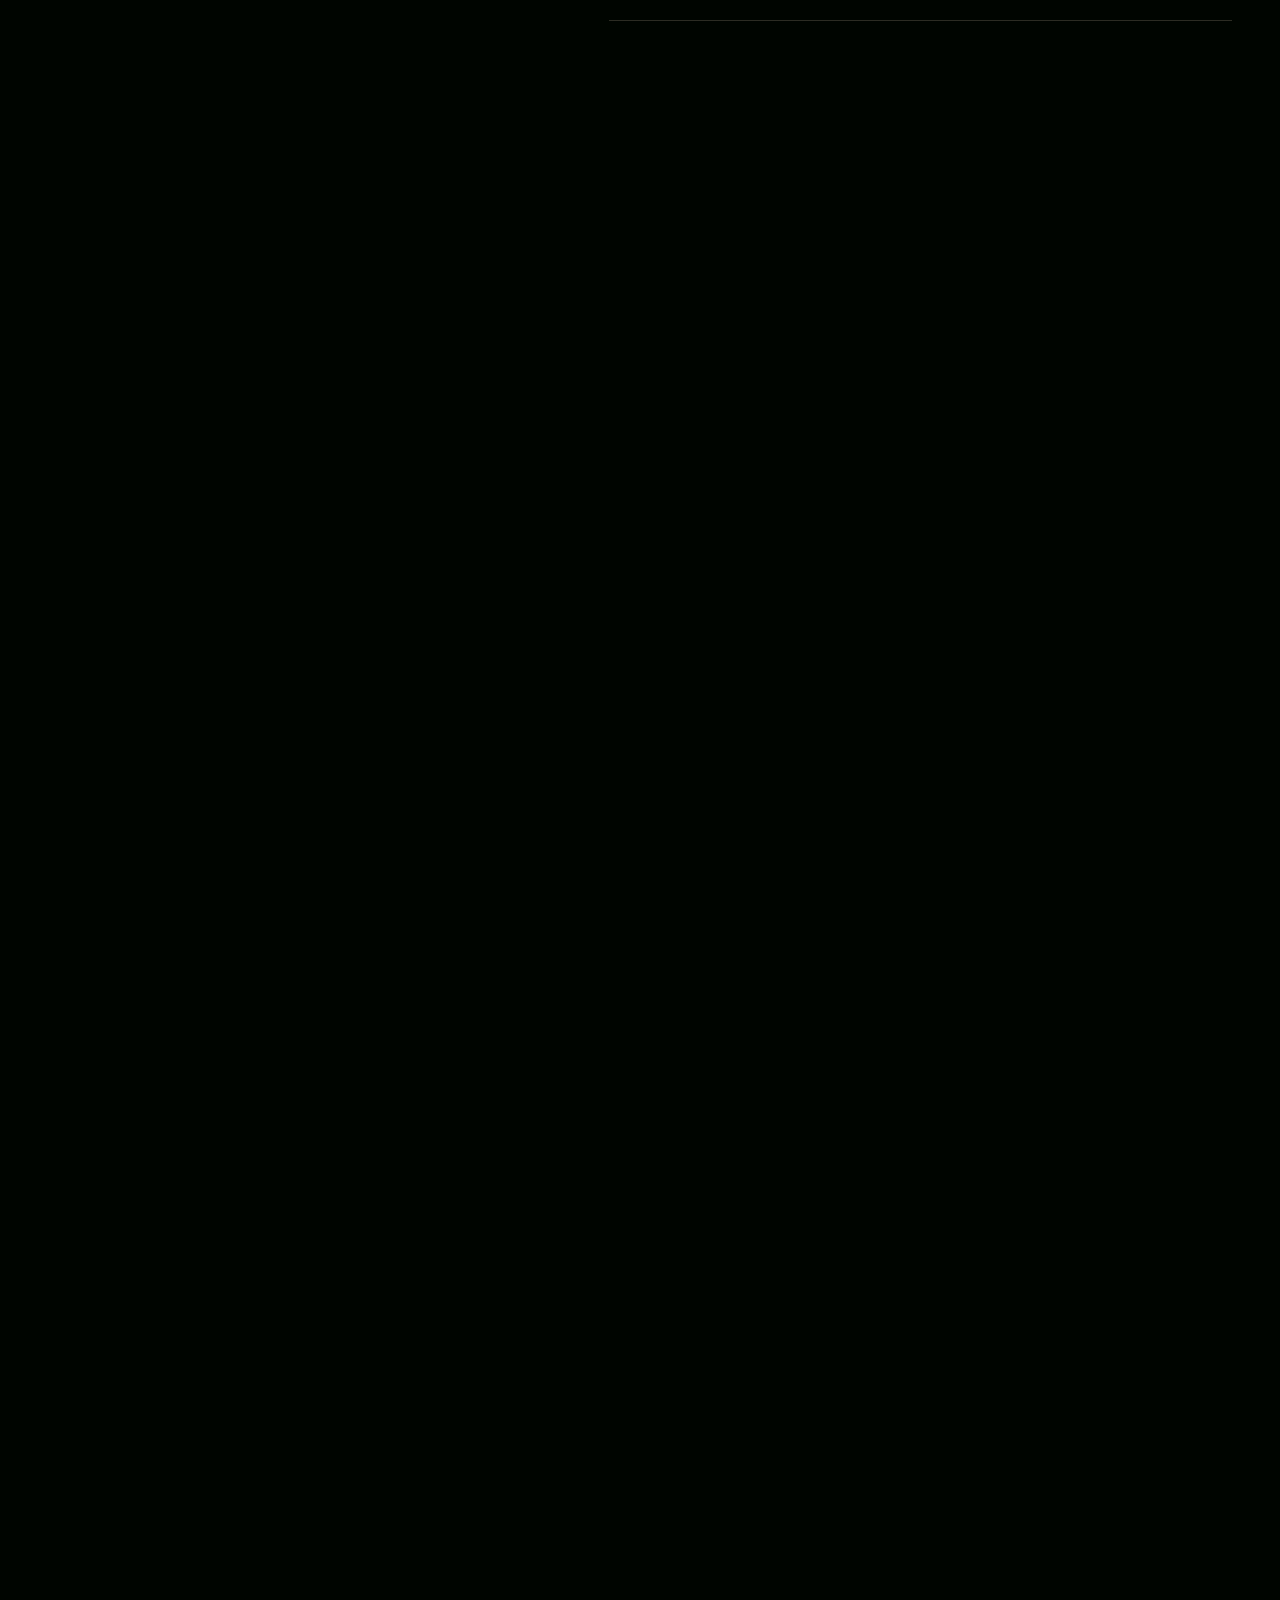
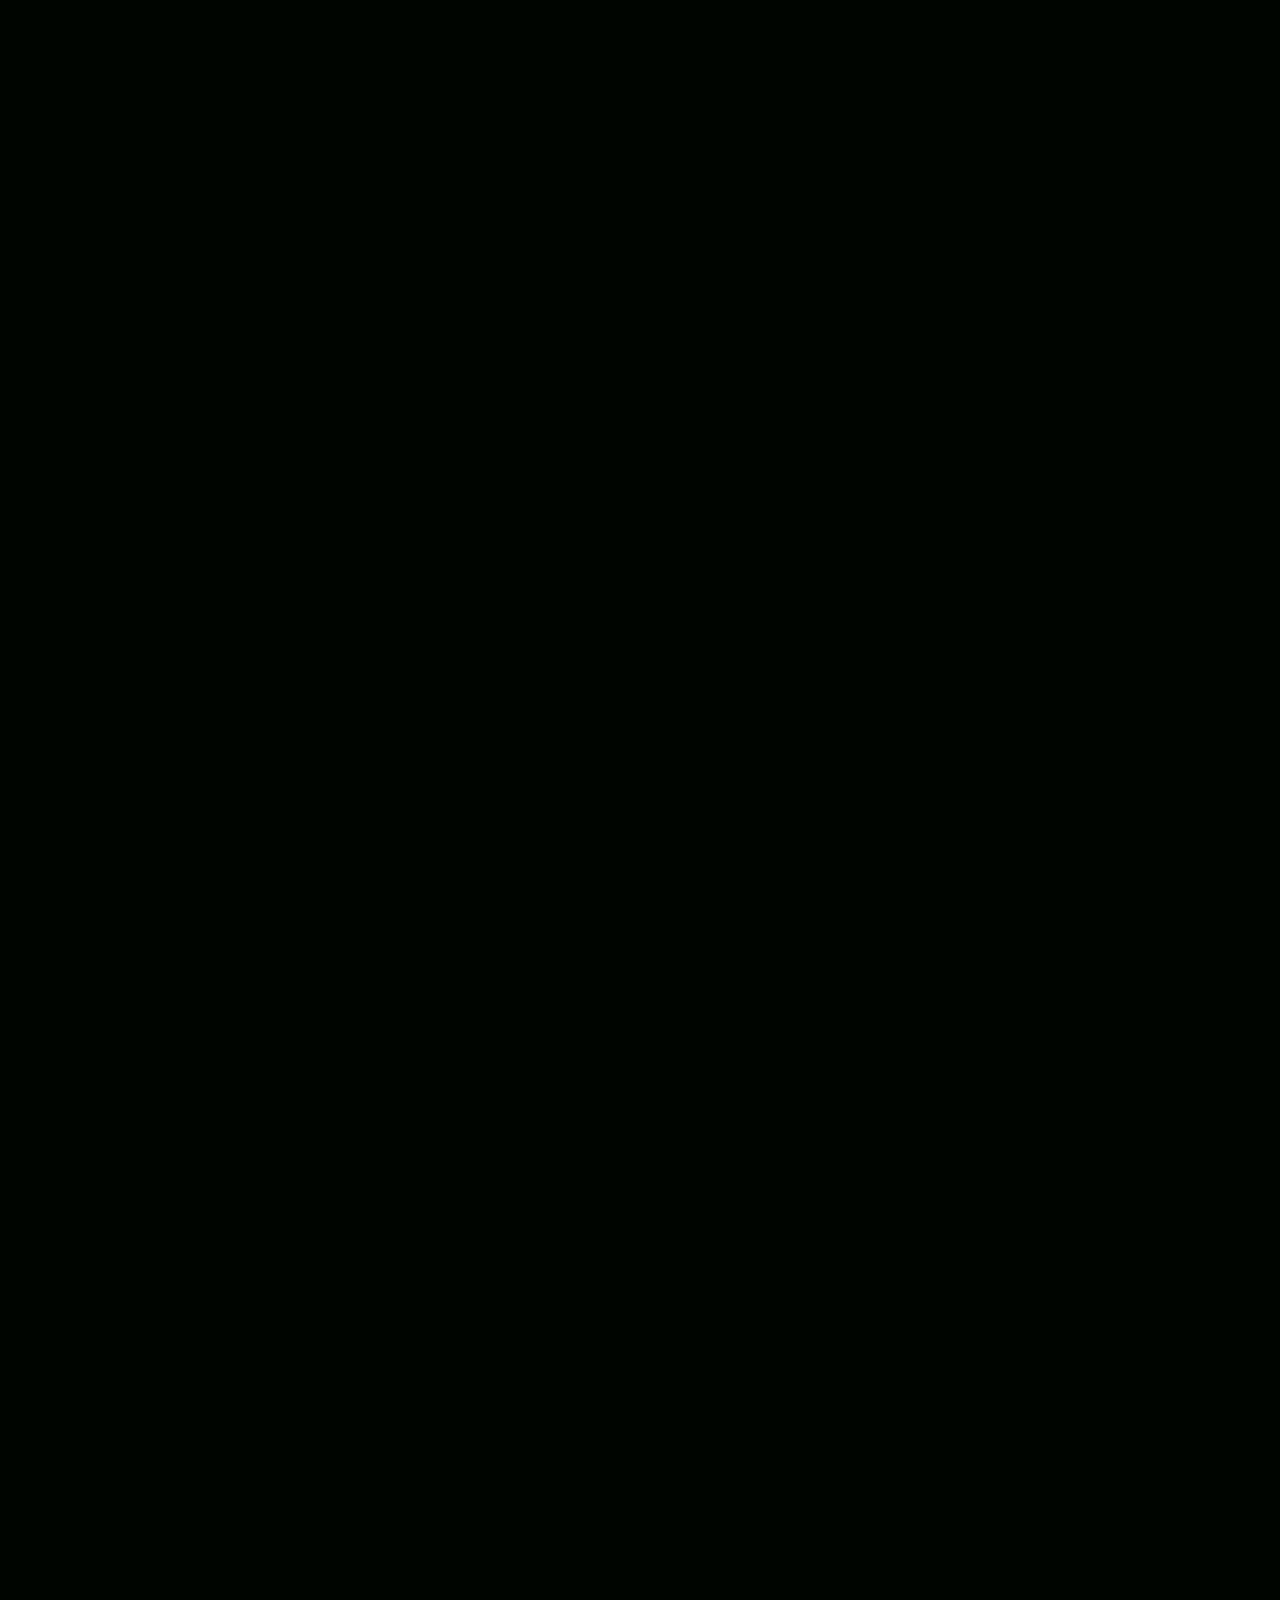
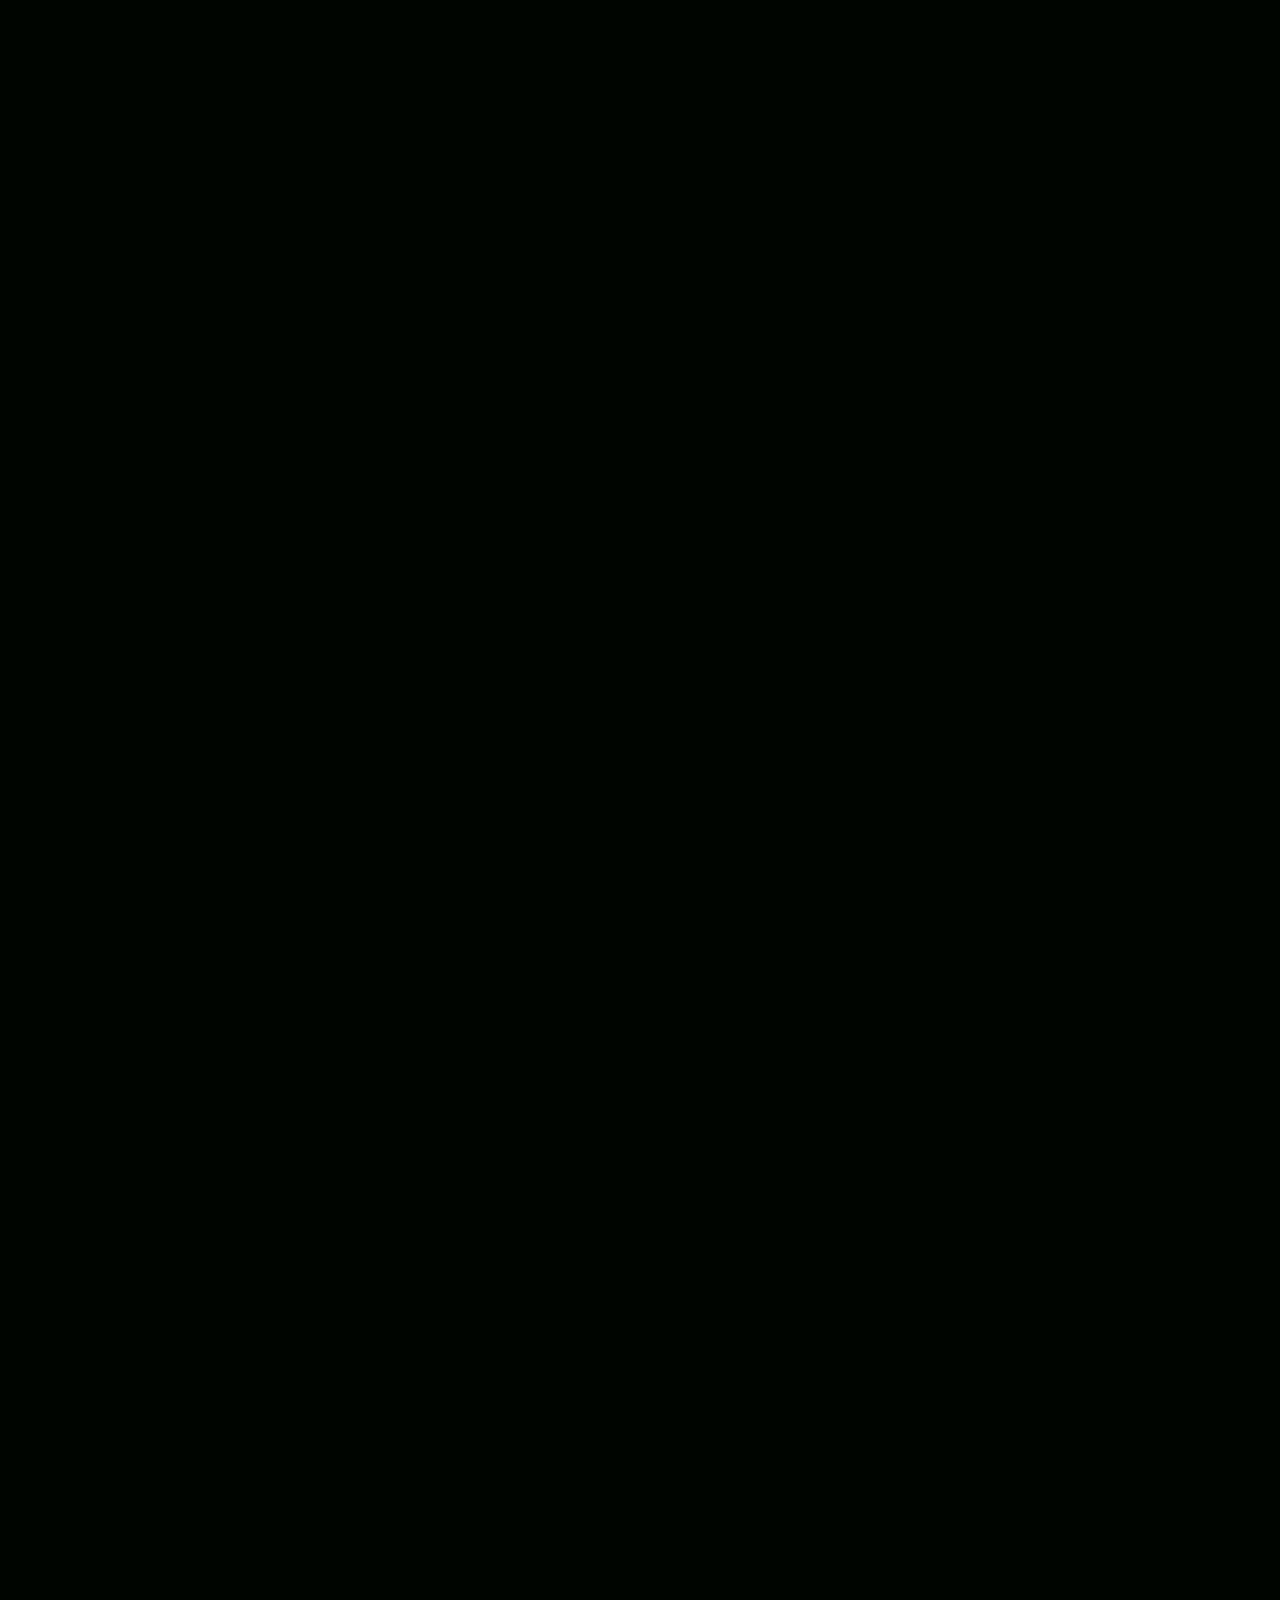
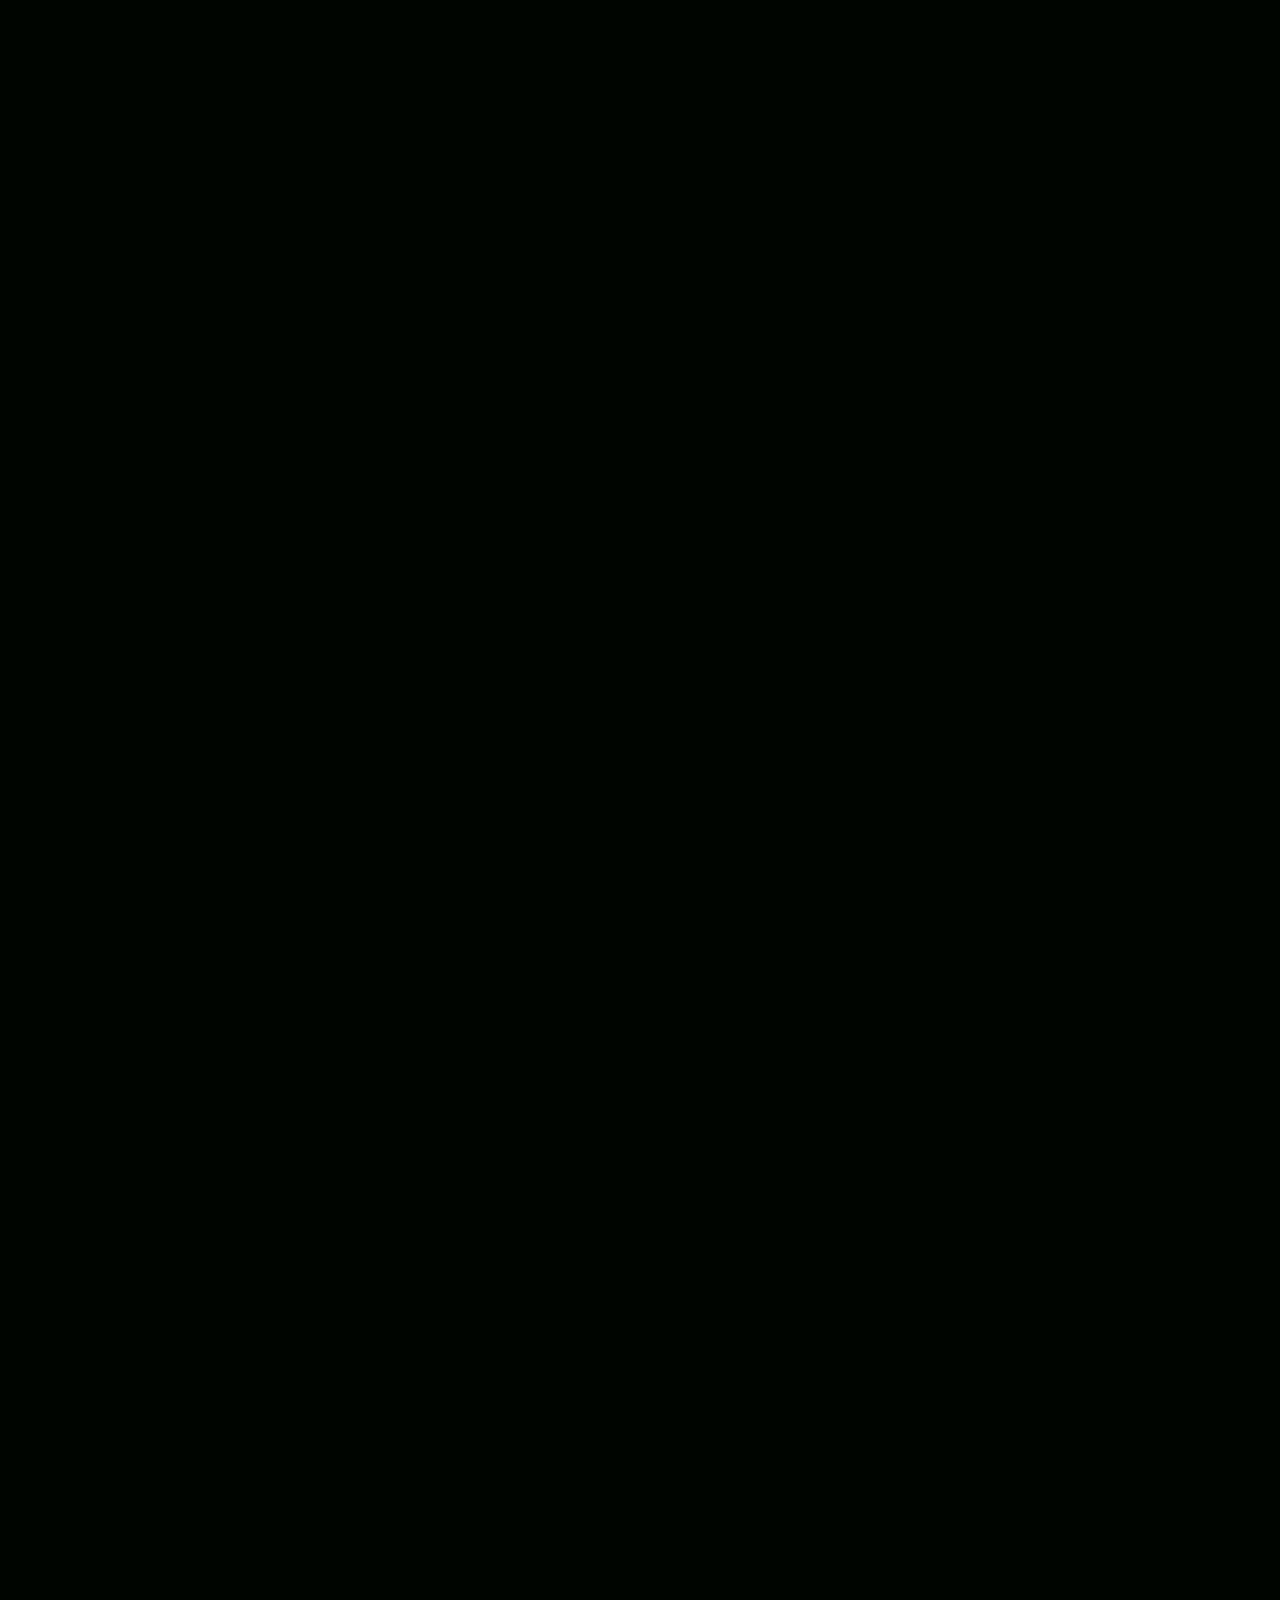
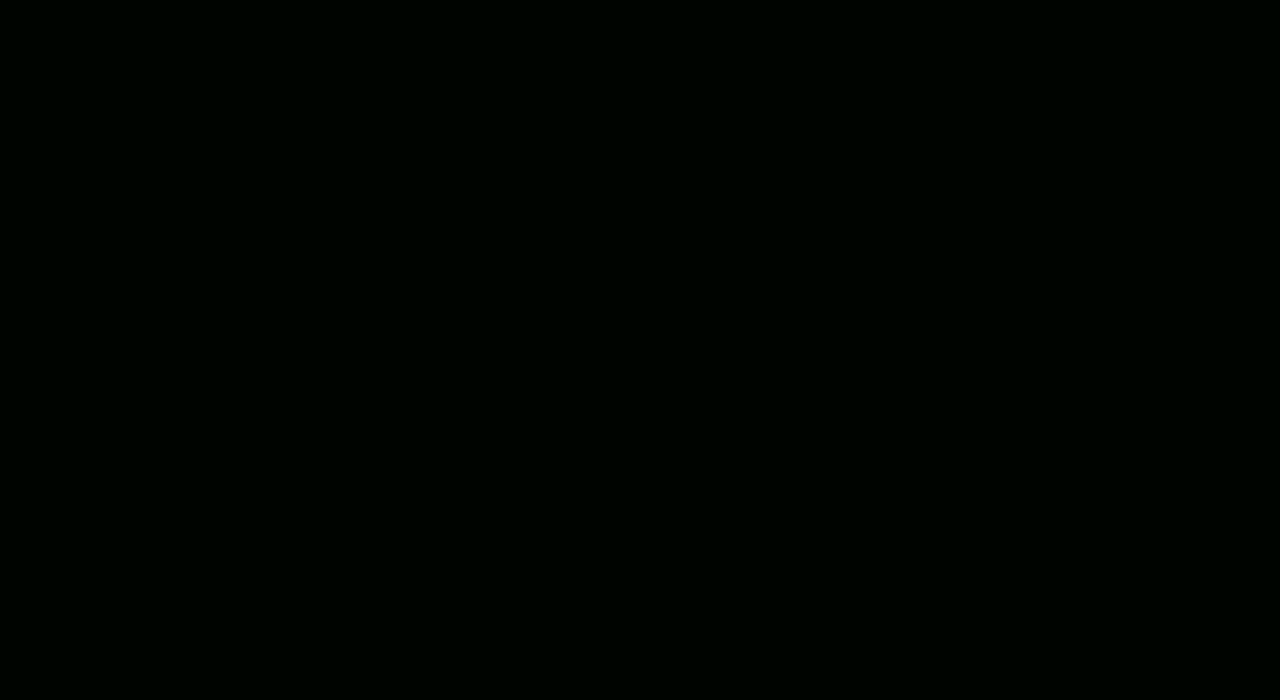
==== commit 636337cf: "Add files via upload" ====
--- a/site/index.html
+++ b/site/index.html
@@ -12,34 +12,47 @@
   <meta property="og:title" content="Новое поколение — от участия к влиянию" />
   <meta property="og:description" content="Новое поколение — открытая молодежная платформа, где идеи превращаются в команды, проекты и общественно полезный результат." />
   <meta property="og:url" content="https://askuyr.github.io/novoepokolenie-site/" />
-  <meta property="og:image" content="https://askuyr.github.io/novoepokolenie-site/assets/flag.webp" />
-  <meta name="twitter:card" content="summary_large_image" />
-  <meta name="twitter:title" content="Новое поколение — от участия к влиянию" />
-  <meta name="twitter:description" content="Новое поколение — открытая молодежная платформа, где идеи превращаются в команды, проекты и общественно полезный результат." />
-  <meta name="twitter:image" content="https://askuyr.github.io/novoepokolenie-site/assets/flag.webp" />
+  <meta property="og:image" content="https://askuyr.github.io/novoepokolenie-site/assets/og-cover.jpg" />
+  <meta property="og:image:secure_url" content="https://askuyr.github.io/novoepokolenie-site/assets/og-cover.jpg" />
+  <!-- enhanced-meta:start -->
+  <meta name="robots" content="index,follow,max-image-preview:large,max-snippet:-1,max-video-preview:-1" />
+  <meta name="color-scheme" content="dark" />
+  <meta name="referrer" content="strict-origin-when-cross-origin" />
+  <meta property="og:site_name" content="Новое поколение" />
+  <meta property="og:image:type" content="image/jpeg" />
+  <meta property="og:image:width" content="1200" />
+  <meta property="og:image:height" content="630" />
+  <meta property="og:image:alt" content="Новое поколение — фирменный стиль и проекты" />
+  <script type="application/ld+json">
+{"@context":"https://schema.org","@graph":[{"@type":"Organization","@id":"https://askuyr.github.io/novoepokolenie-site/#organization","name":"Новое поколение","url":"https://askuyr.github.io/novoepokolenie-site/","description":"Открытая молодежная платформа для инициатив, развития и реальных действий.","logo":{"@type":"ImageObject","url":"https://askuyr.github.io/novoepokolenie-site/assets/logo-main.png","width":808,"height":384}},{"@type":"WebSite","@id":"https://askuyr.github.io/novoepokolenie-site/#website","url":"https://askuyr.github.io/novoepokolenie-site/","name":"Новое поколение","inLanguage":"ru-RU","publisher":{"@id":"https://askuyr.github.io/novoepokolenie-site/#organization"}},{"@type":"WebPage","@id":"https://askuyr.github.io/novoepokolenie-site/#webpage","url":"https://askuyr.github.io/novoepokolenie-site/","name":"Новое поколение — от участия к влиянию","description":"Новое поколение — открытая молодежная платформа, где идеи превращаются в команды, проекты и общественно полезный результат.","inLanguage":"ru-RU","isPartOf":{"@id":"https://askuyr.github.io/novoepokolenie-site/#website"},"about":{"@id":"https://askuyr.github.io/novoepokolenie-site/#organization"},"primaryImageOfPage":{"@type":"ImageObject","url":"https://askuyr.github.io/novoepokolenie-site/assets/og-cover.jpg","width":1200,"height":630}}]}
+</script>
+  <!-- enhanced-meta:end -->
+
 
   <link rel="icon" href="assets/favicon.ico" sizes="any" />
   <link rel="icon" type="image/png" href="assets/favicon.png" />
   <link rel="apple-touch-icon" href="assets/favicon.png" />
-  <link rel="preload" href="assets/fonts/Unbounded-Variable.ttf" as="font" type="font/ttf" crossorigin />
-  <link rel="preload" href="assets/fonts/Ostrovsky-Bold.otf" as="font" type="font/otf" crossorigin />
-  <script>document.documentElement.classList.add('motion-ready')</script>
+  <link rel="preload" href="assets/fonts/Unbounded-Variable.woff2" as="font" type="font/woff2" crossorigin />
+  <link rel="preload" href="assets/fonts/Ostrovsky-Bold.woff2" as="font" type="font/woff2" crossorigin />
+  <link rel="preload" href="assets/flag.webp" as="image" type="image/webp" fetchpriority="high" />
+  <script>if(!window.matchMedia('(prefers-reduced-motion: reduce)').matches)document.documentElement.classList.add('motion-ready')</script>
   <link rel="stylesheet" href="styles.css" />
 </head>
 <body>
+  <a class="skip-link" href="#main-content">К основному содержанию</a>
   <div class="page-progress" aria-hidden="true"><span id="progressBar"></span></div>
   <div class="brand-motion-bg" aria-hidden="true">
     <div class="brand-rays">
       <span class="brand-ray"></span><span class="brand-ray"></span><span class="brand-ray"></span><span class="brand-ray"></span>
     </div>
-    <img class="motion-symbol motion-symbol-one" src="assets/symbol.png" alt="" />
-    <img class="motion-symbol motion-symbol-two" src="assets/symbol.png" alt="" />
+    <img class="motion-symbol motion-symbol-one" src="assets/symbol.png" alt="" decoding="async" />
+    <img class="motion-symbol motion-symbol-two" src="assets/symbol.png" alt="" decoding="async" />
   </div>
 
   <header class="site-header" id="top">
     <div class="nav-shell page-width">
       <a class="brand-mark" href="#top" aria-label="Новое поколение — наверх">
-        <img src="assets/logo-main.png" alt="Новое поколение" width="808" height="384" />
+        <img src="assets/logo-main.png" alt="Новое поколение" width="808" height="384" decoding="async" />
       </a>
       <nav class="desktop-nav" aria-label="Основная навигация">
         <a href="#idea">Идея</a>
@@ -65,7 +78,7 @@
     </nav>
   </header>
 
-  <main>
+  <main id="main-content">
     <section class="hero page-width reveal" data-section="hero" data-theme="#000500|rgba(241,218,191,.085)|rgba(54,36,23,.28)">
       <div class="hero-grid">
         <div class="hero-copy">
@@ -86,8 +99,8 @@
           <span class="art-kicker">NEW GENERATION / 2026</span>
           <img class="hero-symbol" src="assets/symbol.png" alt="" width="800" height="316" />
           <div class="hero-media-card" data-hero-slides="assets/flag.webp|assets/tote.webp|assets/tshirt-taupe.webp|assets/tshirt-black.webp|assets/folder-black.webp|assets/pin-taupe.webp">
-            <img class="hero-slide is-active" src="assets/flag.webp" alt="Фирменная продукция «Новое поколение»" width="770" height="865" loading="eager" decoding="async" />
-            <img class="hero-slide" src="assets/tote.webp" alt="" aria-hidden="true" decoding="async" />
+            <img class="hero-slide is-active" src="assets/flag.webp" alt="Фирменная продукция «Новое поколение»" width="770" height="865" loading="eager" decoding="async" fetchpriority="high" />
+            <img class="hero-slide" alt="" aria-hidden="true" decoding="async" />
             <span class="hero-slide-sheen" aria-hidden="true"></span>
           </div>
           <div class="art-orbit orbit-a"></div>
@@ -251,10 +264,14 @@
         <div class="proposal-intro">
           <p class="eyebrow">Первое действие — быть услышанным</p>
           <h2>Опиши идею.<br /><em>Собери первый шаг.</em></h2>
-          <p>Форма не отправляет данные на сервер. Она помогает структурировать заявку, скопировать её одним нажатием и отправить руководителю проекта удобным способом.</p>
+          <p>Заполни пять полей — сайт сам соберёт аккуратную заявку и сразу скачает её на устройство. Файл можно переслать во VK, мессенджере или по почте.</p>
           <div class="proposal-points"><span>Проблема</span><span>Идея</span><span>Ожидаемый результат</span><span>Контакт</span></div>
         </div>
         <form class="proposal-form" id="proposalForm">
+          <div class="proposal-form-head" aria-hidden="true">
+            <div><span>PROJECT NOTE / 01</span><strong>Черновик проекта</strong></div>
+            <p>5 полей → готовый файл</p>
+          </div>
           <div class="field-grid">
             <label><span>Имя</span><input name="name" autocomplete="name" required placeholder="Как к вам обращаться" /></label>
             <label><span>Кто вы</span><select name="role" required><option value="" selected disabled>Выберите вариант</option><option>Школьник 9–11 класса</option><option>Студент СПО</option><option>Студент вуза</option><option>Молодой специалист</option><option>Хочу стать наставником</option><option>Другое</option></select></label>
@@ -263,14 +280,23 @@
           <label><span>Название идеи</span><input name="title" required placeholder="Коротко — о чём проект" /></label>
           <label><span>Что хотите изменить</span><textarea name="problem" rows="4" required placeholder="Опишите проблему или ситуацию"></textarea></label>
           <label><span>Какой результат хотите получить</span><textarea name="result" rows="4" required placeholder="Что должно измениться после реализации"></textarea></label>
-          <button class="button button-primary proposal-submit" type="submit">Собрать заявку <span>↗</span></button>
-          <p class="proposal-privacy">Данные остаются только в вашем браузере и автоматически никуда не отправляются.</p>
+          <button class="button button-primary proposal-submit" type="submit">Сформировать и скачать <span>↓</span></button>
+          <p class="proposal-privacy">Файл создаётся только в вашем браузере и автоматически скачивается на устройство. Данные никуда не отправляются.</p>
         </form>
       </div>
-      <div class="proposal-output" id="proposalOutput" hidden aria-live="polite">
-        <div><span class="card-label">ГОТОВАЯ ЗАЯВКА</span><h3>Скопируйте текст и отправьте руководителю проекта.</h3></div>
+      <div class="proposal-output" id="proposalOutput" role="status" aria-live="polite" aria-atomic="true" hidden>
+        <div class="proposal-output-intro">
+          <span class="card-label">ФАЙЛ ГОТОВ</span>
+          <h3>Заявка сформирована и скачана.</h3>
+          <p>Её можно переслать как обычный файл. Имя автоматически содержит название проекта.</p>
+          <div class="proposal-file-pill"><span>TXT</span><strong id="proposalFileName">Заявка.txt</strong></div>
+        </div>
         <pre id="proposalText"></pre>
-        <div class="proposal-output-actions"><button class="button button-light" id="copyProposal" type="button">Скопировать <span>↗</span></button><a class="button button-quiet-dark" href="https://vk.ru/sergeynesko" target="_blank" rel="noopener noreferrer">Написать во VK <span>↗</span></a></div>
+        <div class="proposal-output-actions">
+          <button class="button button-light" id="downloadProposal" type="button">Скачать ещё раз <span>↓</span></button>
+          <button class="button button-quiet-dark" id="copyProposal" type="button">Скопировать <span>↗</span></button>
+          <a class="button button-quiet-dark" href="https://vk.ru/sergeynesko" target="_blank" rel="noopener noreferrer">Открыть VK <span>↗</span></a>
+        </div>
       </div>
     </section>
 
@@ -302,11 +328,11 @@
 
   <footer class="site-footer">
     <div class="page-width footer-row">
-      <a class="brand-mark" href="#top" aria-label="Новое поколение — наверх"><img src="assets/logo-main.png" alt="Новое поколение" width="808" height="384" /></a>
+      <a class="brand-mark" href="#top" aria-label="Новое поколение — наверх"><img src="assets/logo-main.png" alt="Новое поколение" width="808" height="384" decoding="async" /></a>
       <p>От участия — к влиянию.</p>
       <a class="back-top" href="#top">Наверх ↑</a>
     </div>
   </footer>
-  <script src="app.js"></script>
+  <script src="app.js" defer></script>
 </body>
 </html>
--- a/site/styles.css
+++ b/site/styles.css
@@ -1,5 +1,5 @@
-@font-face{font-family:"Unbounded";src:url('assets/fonts/Unbounded-Variable.ttf') format('truetype');font-display:swap;font-weight:100 900;font-style:normal}
-@font-face{font-family:"Ostrovsky";src:url('assets/fonts/Ostrovsky-Bold.otf') format('opentype');font-display:swap;font-weight:700;font-style:normal}
+@font-face{font-family:"Unbounded";src:url('assets/fonts/Unbounded-Variable.woff2') format('woff2'),url('assets/fonts/Unbounded-Variable.ttf') format('truetype');font-display:swap;font-weight:100 900;font-style:normal}
+@font-face{font-family:"Ostrovsky";src:url('assets/fonts/Ostrovsky-Bold.woff2') format('woff2'),url('assets/fonts/Ostrovsky-Bold.otf') format('opentype');font-display:swap;font-weight:700;font-style:normal}
 
 :root{
   --black:#000500;
@@ -1231,3 +1231,82 @@
 @media(prefers-reduced-motion:reduce){
   .motion-ready .reveal :is(.benefit-card,.launch-flow article,.proof-list article,.formats-shell,.proposal-form){opacity:1!important;transform:none!important}
 }
+
+
+/* Final polish: accessibility, restrained micro-motion and interaction parity */
+.skip-link{position:fixed;z-index:120;left:18px;top:12px;padding:12px 16px;border-radius:999px;background:var(--almond);color:var(--black);font-size:11px;font-weight:680;letter-spacing:-.02em;box-shadow:0 14px 36px rgba(0,0,0,.34);transform:translateY(-170%);transition:transform .22s var(--ease)}
+.skip-link:focus{transform:translateY(0)}
+:is(a,button,input,textarea,select,[tabindex]):focus-visible{outline:2px solid var(--almond);outline-offset:4px}
+.brand-mark:focus-visible,.nav-cta:focus-visible,.button:focus-visible,.menu-toggle:focus-visible,.back-top:focus-visible{border-radius:999px}
+.desktop-nav a:focus-visible{outline-offset:8px;border-radius:2px}
+.proposal-form :is(input,textarea,select):focus-visible{outline:none;border-color:rgba(241,218,191,.78);box-shadow:0 0 0 3px rgba(241,218,191,.10)}
+
+.brand-mark{transition:transform .28s var(--ease),filter .28s ease}
+@media (hover:hover) and (pointer:fine){
+  .brand-mark:hover{transform:translateY(-2px);filter:drop-shadow(0 8px 16px rgba(241,218,191,.08))}
+  .hero-facts>div{transition:transform .3s var(--ease),color .25s ease}
+  .hero-facts>div:hover{transform:translateY(-3px)}
+  .section-label span:first-child{transition:transform .32s var(--ease),border-color .25s ease,background .25s ease}
+  .reveal.visible .section-label span:first-child{animation:sectionDotIn .55s var(--ease) both}
+  .proposal-form{transition:border-color .3s ease,background .3s ease,box-shadow .35s ease}
+  .proposal-form:focus-within{border-color:rgba(241,218,191,.28);background:rgba(255,255,255,.024);box-shadow:0 24px 70px rgba(0,0,0,.16)}
+}
+@keyframes sectionDotIn{0%{transform:scale(.86);opacity:.45}60%{transform:scale(1.06);opacity:1}100%{transform:scale(1)}}
+
+/* Keep hover effects from sticking on touch screens. */
+@media (hover:none){
+  .nav-cta:hover,.button:hover,.value-card:hover,.route-card:hover,.audience-card:hover,.direction-item:hover,.benefit-card:hover,.proof-list article:hover{transform:none}
+  .direction-item:hover{padding-left:0}
+}
+
+/* Motion is progressive enhancement; accessibility preference wins globally. */
+@media (prefers-reduced-motion:reduce){
+  html{scroll-behavior:auto!important}
+  *,*::before,*::after{animation-duration:.01ms!important;animation-delay:0ms!important;animation-iteration-count:1!important;transition-duration:.01ms!important;scroll-behavior:auto!important}
+  .ticker-track{animation:none!important;transform:translate3d(0,0,0)!important}
+  .hero-media-card .hero-slide{filter:none!important;clip-path:none!important;transform:none!important}
+  .brand-motion-bg::after,.brand-ray,.motion-symbol,.hero-symbol,.art-orbit{animation:none!important}
+}
+
+
+/* Proposal artifact: calmer hierarchy, numbered fields and downloadable result */
+.proposal-form{counter-reset:proposal-field;position:relative;overflow:hidden;background:linear-gradient(145deg,rgba(255,255,255,.025),rgba(241,218,191,.012) 55%,rgba(54,36,23,.08));box-shadow:inset 0 1px 0 rgba(255,255,255,.025)}
+.proposal-form::after{content:"";position:absolute;inset:0;pointer-events:none;background:linear-gradient(115deg,transparent 0 62%,rgba(241,218,191,.025) 76%,transparent 88%);transform:translateX(-35%);opacity:.7}
+.proposal-form-head{position:relative;z-index:1;display:flex;align-items:flex-end;justify-content:space-between;gap:24px;padding:0 0 24px;margin:0 0 28px;border-bottom:1px solid rgba(241,218,191,.13)}
+.proposal-form-head>div{display:grid;gap:6px}.proposal-form-head span{font-size:8px;letter-spacing:.12em;color:rgba(241,218,191,.44)}
+.proposal-form-head strong{font-size:15px;line-height:1.2;font-weight:560;letter-spacing:-.035em}.proposal-form-head p{margin:0;font-size:8.5px;color:rgba(255,251,255,.36);white-space:nowrap}
+.proposal-form label{counter-increment:proposal-field;position:relative;z-index:1}
+.proposal-form label>span{display:flex;align-items:center;gap:9px}
+.proposal-form label>span::before{content:counter(proposal-field,decimal-leading-zero);display:inline-grid;place-items:center;min-width:25px;height:20px;border:1px solid rgba(241,218,191,.15);border-radius:999px;font-size:7px;letter-spacing:0;color:rgba(241,218,191,.5)}
+.proposal-form input,.proposal-form textarea,.proposal-form select{position:relative;z-index:1;border-radius:16px;background:rgba(0,5,0,.60);border-color:rgba(241,218,191,.16)}
+.proposal-form input:hover,.proposal-form textarea:hover,.proposal-form select:hover{border-color:rgba(241,218,191,.28)}
+.proposal-submit{position:relative;z-index:1;min-width:min(100%,285px);justify-content:space-between}
+.proposal-privacy{position:relative;z-index:1;max-width:600px}
+
+.proposal-output{position:relative;overflow:hidden;background:linear-gradient(145deg,#f1dabf,#ead0b2 70%,#dfc09d);box-shadow:0 28px 90px rgba(0,0,0,.22)}
+.proposal-output::before{content:"";position:absolute;width:360px;height:360px;border:1px solid rgba(0,5,0,.09);border-radius:50%;right:-150px;top:-190px;pointer-events:none}
+.proposal-output-intro{position:relative;z-index:1;min-width:0}
+.proposal-output-intro>p{margin:16px 0 0;max-width:420px;font-size:10.5px;line-height:1.65;color:rgba(0,5,0,.58)}
+.proposal-file-pill{margin-top:24px;display:flex;align-items:center;gap:12px;max-width:100%;padding:10px 13px;border:1px solid rgba(0,5,0,.15);border-radius:14px;background:rgba(255,255,255,.18)}
+.proposal-file-pill span{display:grid;place-items:center;flex:0 0 auto;width:39px;height:31px;border-radius:9px;background:var(--black);color:var(--snow);font-size:7px;font-weight:700;letter-spacing:.08em}
+.proposal-file-pill strong{min-width:0;overflow:hidden;text-overflow:ellipsis;white-space:nowrap;font-size:9px;line-height:1.3;font-weight:560;letter-spacing:-.02em}
+.proposal-output pre{position:relative;z-index:1;max-height:420px;overflow:auto;scrollbar-width:thin}
+.proposal-output-actions{position:relative;z-index:1}
+.proposal-output .button-quiet-dark{background:transparent;cursor:pointer}
+.proposal-output.is-downloaded #downloadProposal{background:#1b2a18;color:var(--snow);border-color:#1b2a18}
+
+.motion-ready .proposal-output:not([hidden]){animation:proposalArtifactIn .62s var(--ease) both}
+@keyframes proposalArtifactIn{from{opacity:0;transform:translateY(16px) scale(.988)}to{opacity:1;transform:none}}
+
+@media(max-width:760px){
+  .proposal-form-head{align-items:flex-start}.proposal-form-head p{white-space:normal;text-align:right;max-width:110px}
+  .proposal-file-pill strong{font-size:8.5px}.proposal-output-intro>p{font-size:10px}
+  .proposal-output-actions .button{width:100%;justify-content:space-between}
+}
+@media(prefers-reduced-motion:reduce){.motion-ready .proposal-output:not([hidden]){animation:none!important}}
+
+/* Semantic H1 on the dedicated contacts page */
+.contact-page .section-heading h1{margin:19px 0 0;font-size:clamp(42px,5.7vw,82px);line-height:.94;letter-spacing:-.062em;font-weight:680}
+.contact-page .section-heading h1 em{font-family:"Ostrovsky",Georgia,serif;font-weight:700;font-style:normal;letter-spacing:-.045em;color:var(--almond)}
+@media(max-width:760px){.contact-page .section-heading h1{margin-top:20px;font-size:clamp(38px,10.7vw,54px);line-height:.95}}
+@media(max-width:390px){.contact-page .section-heading h1{font-size:clamp(34px,10.6vw,42px)}}
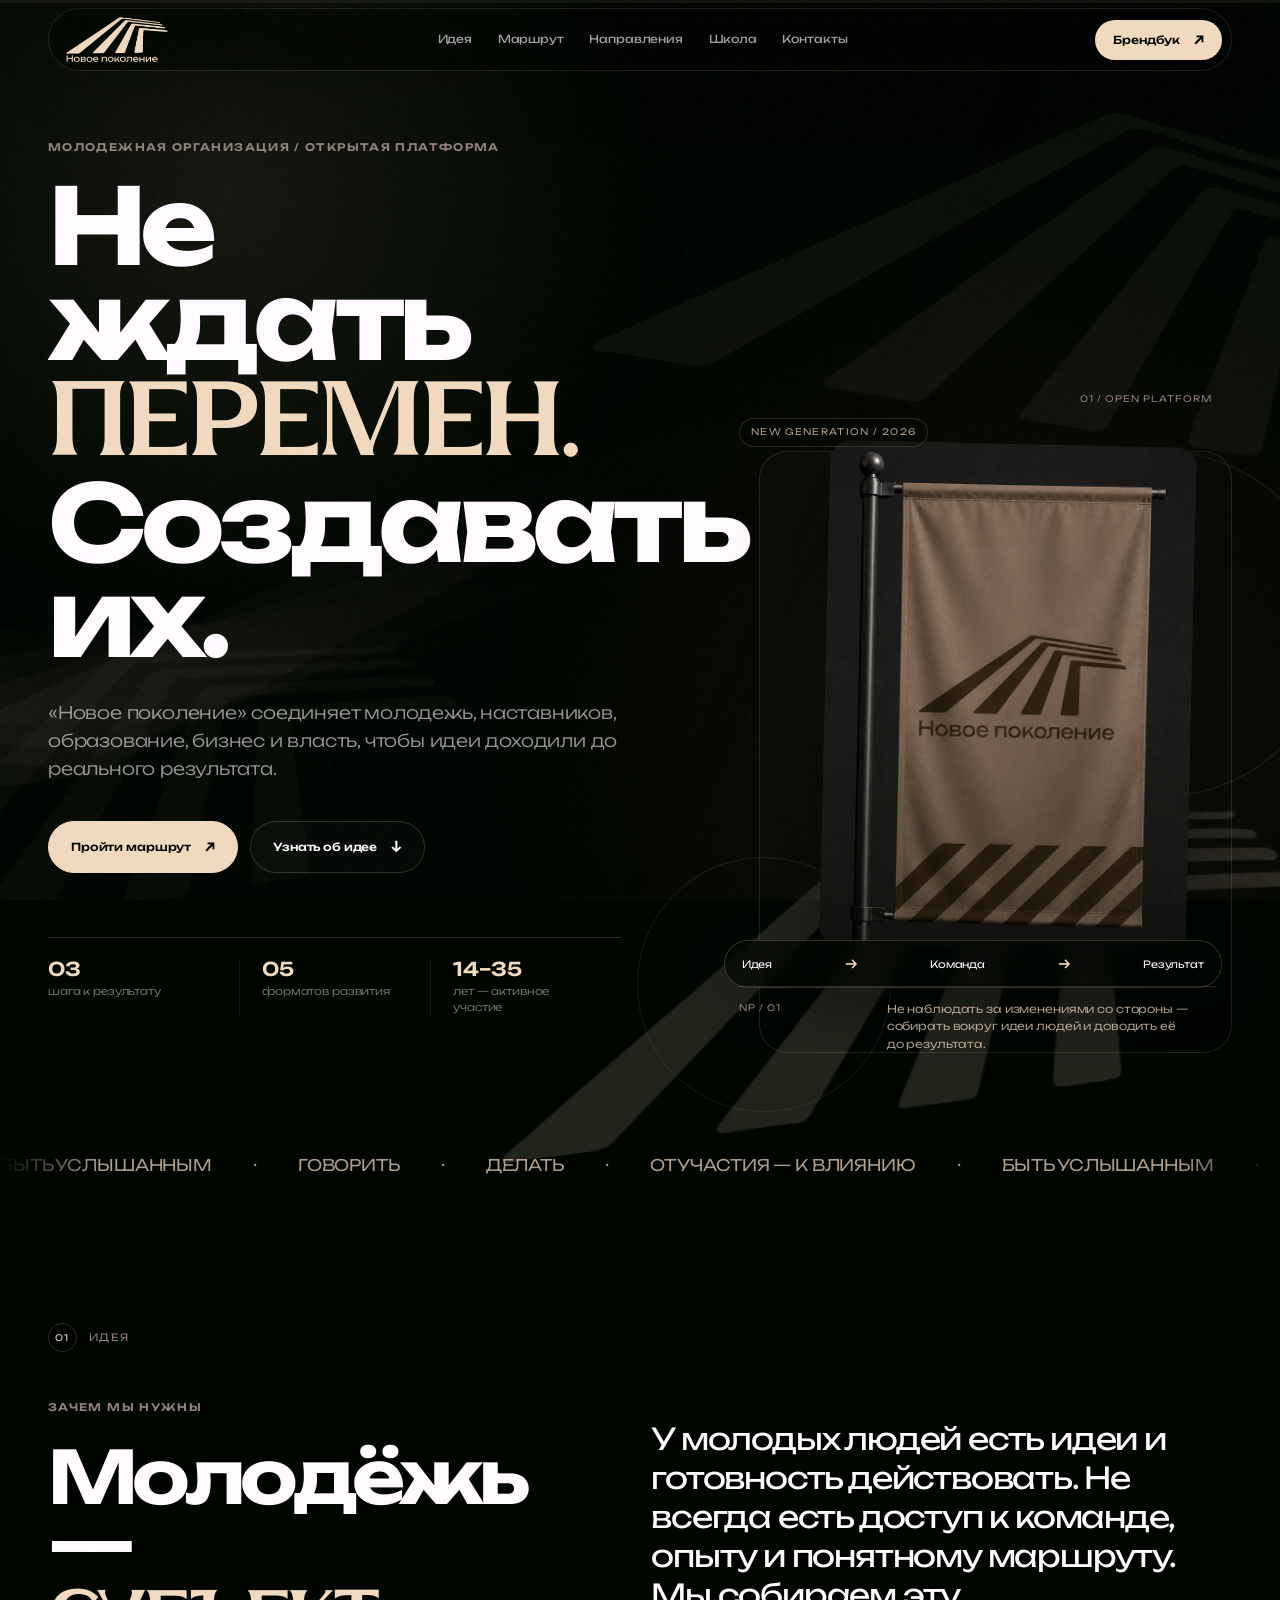
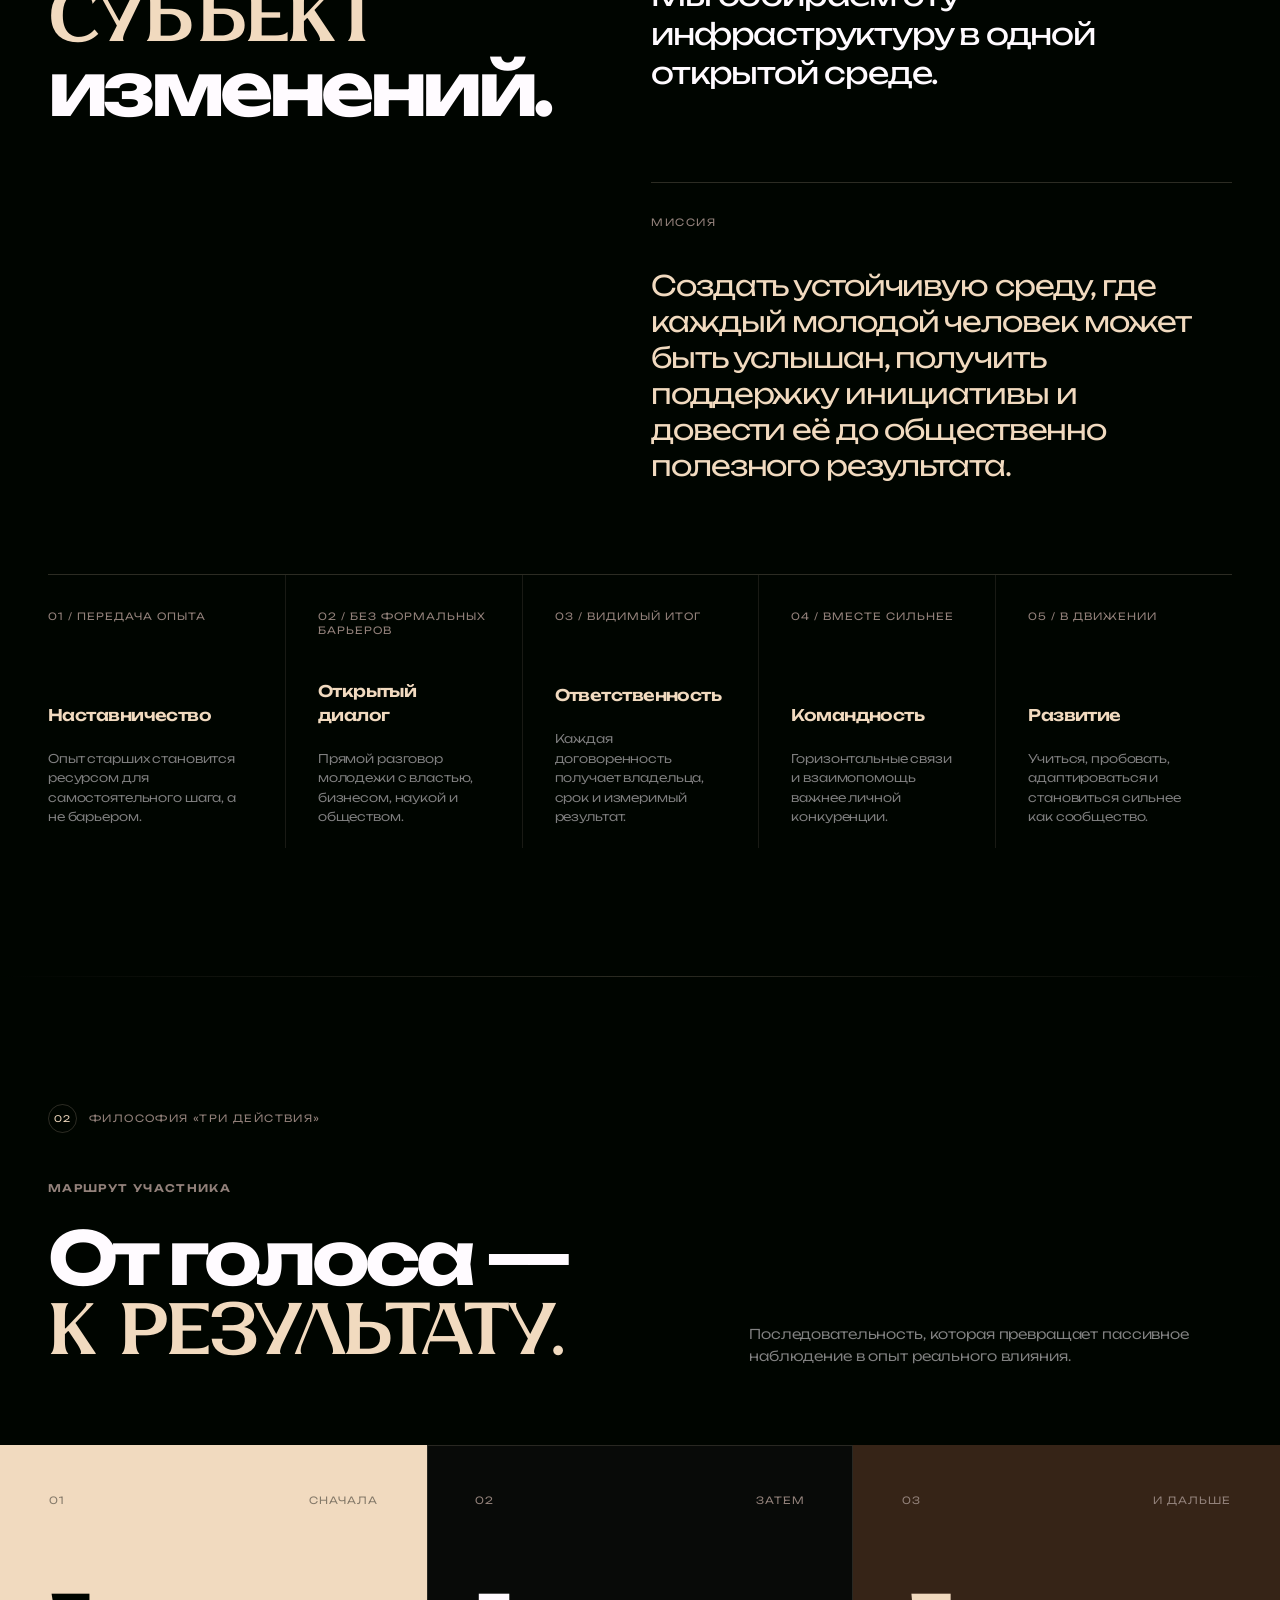
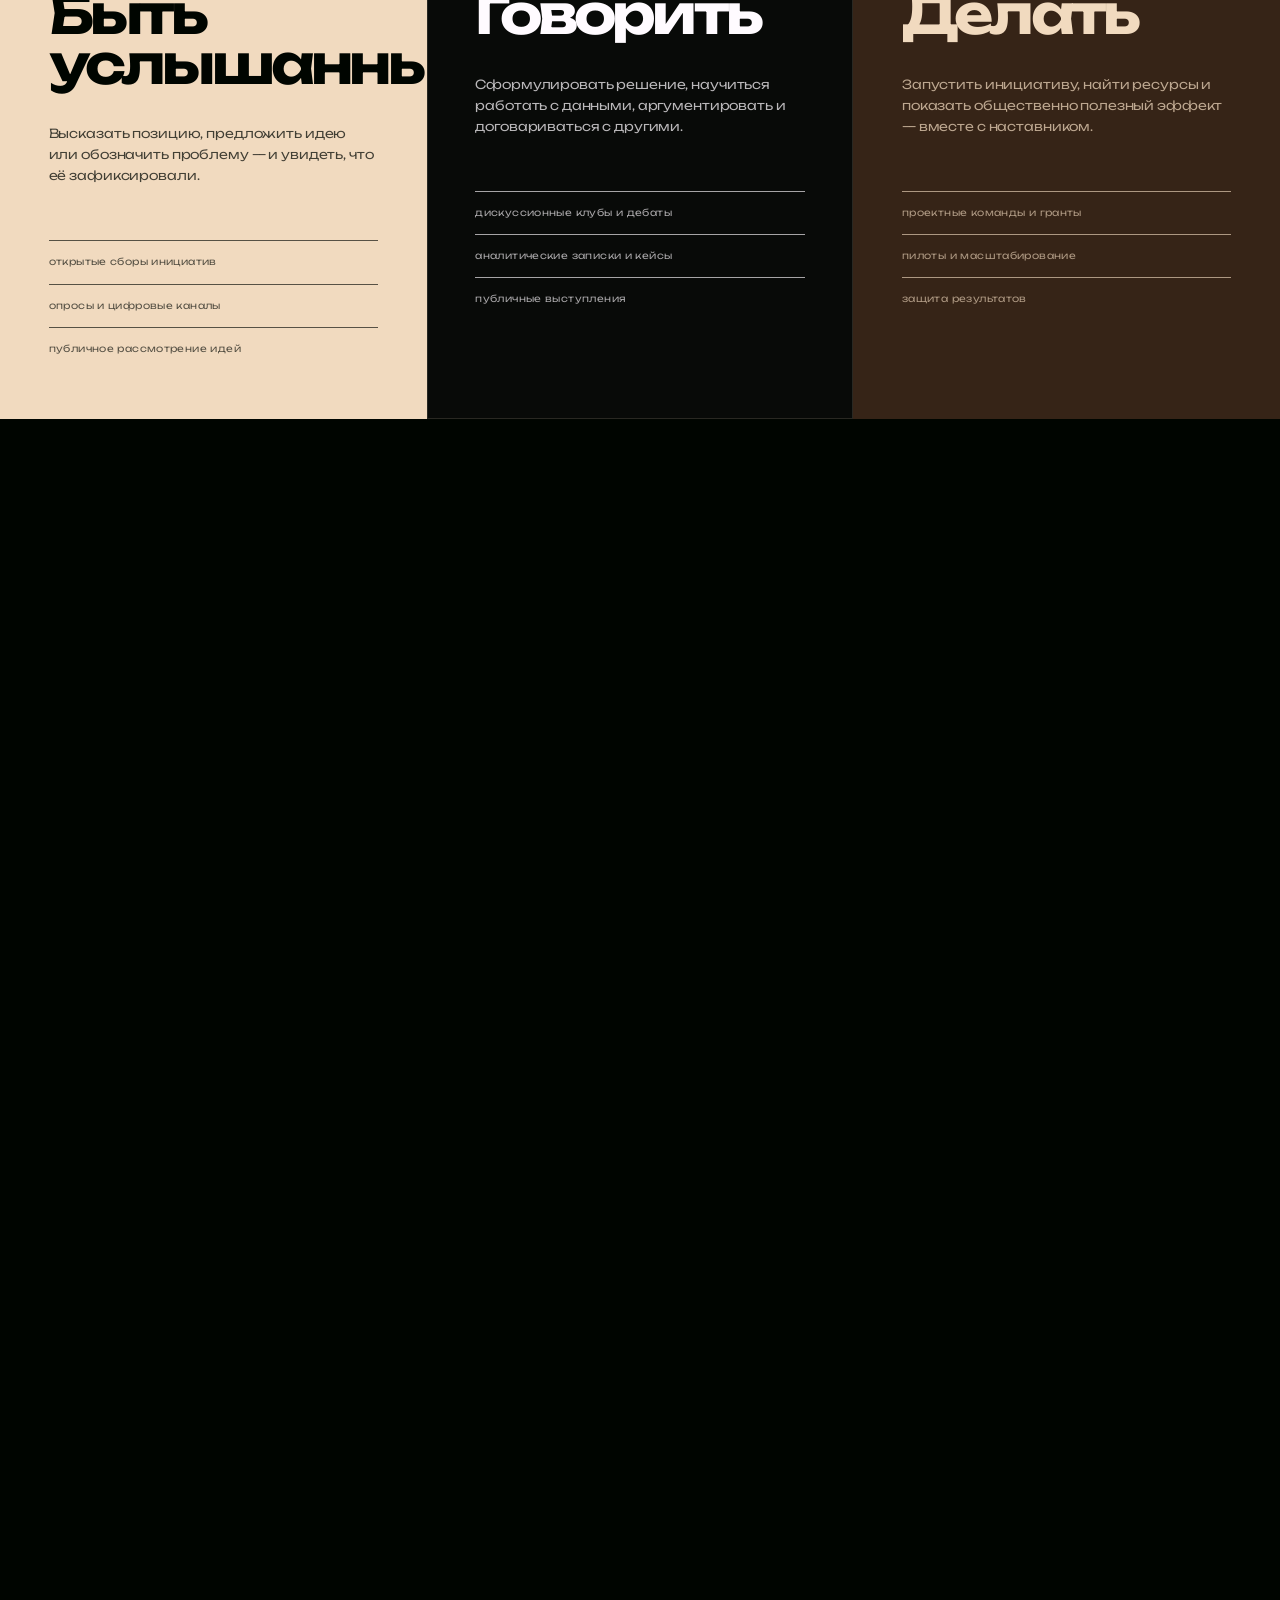
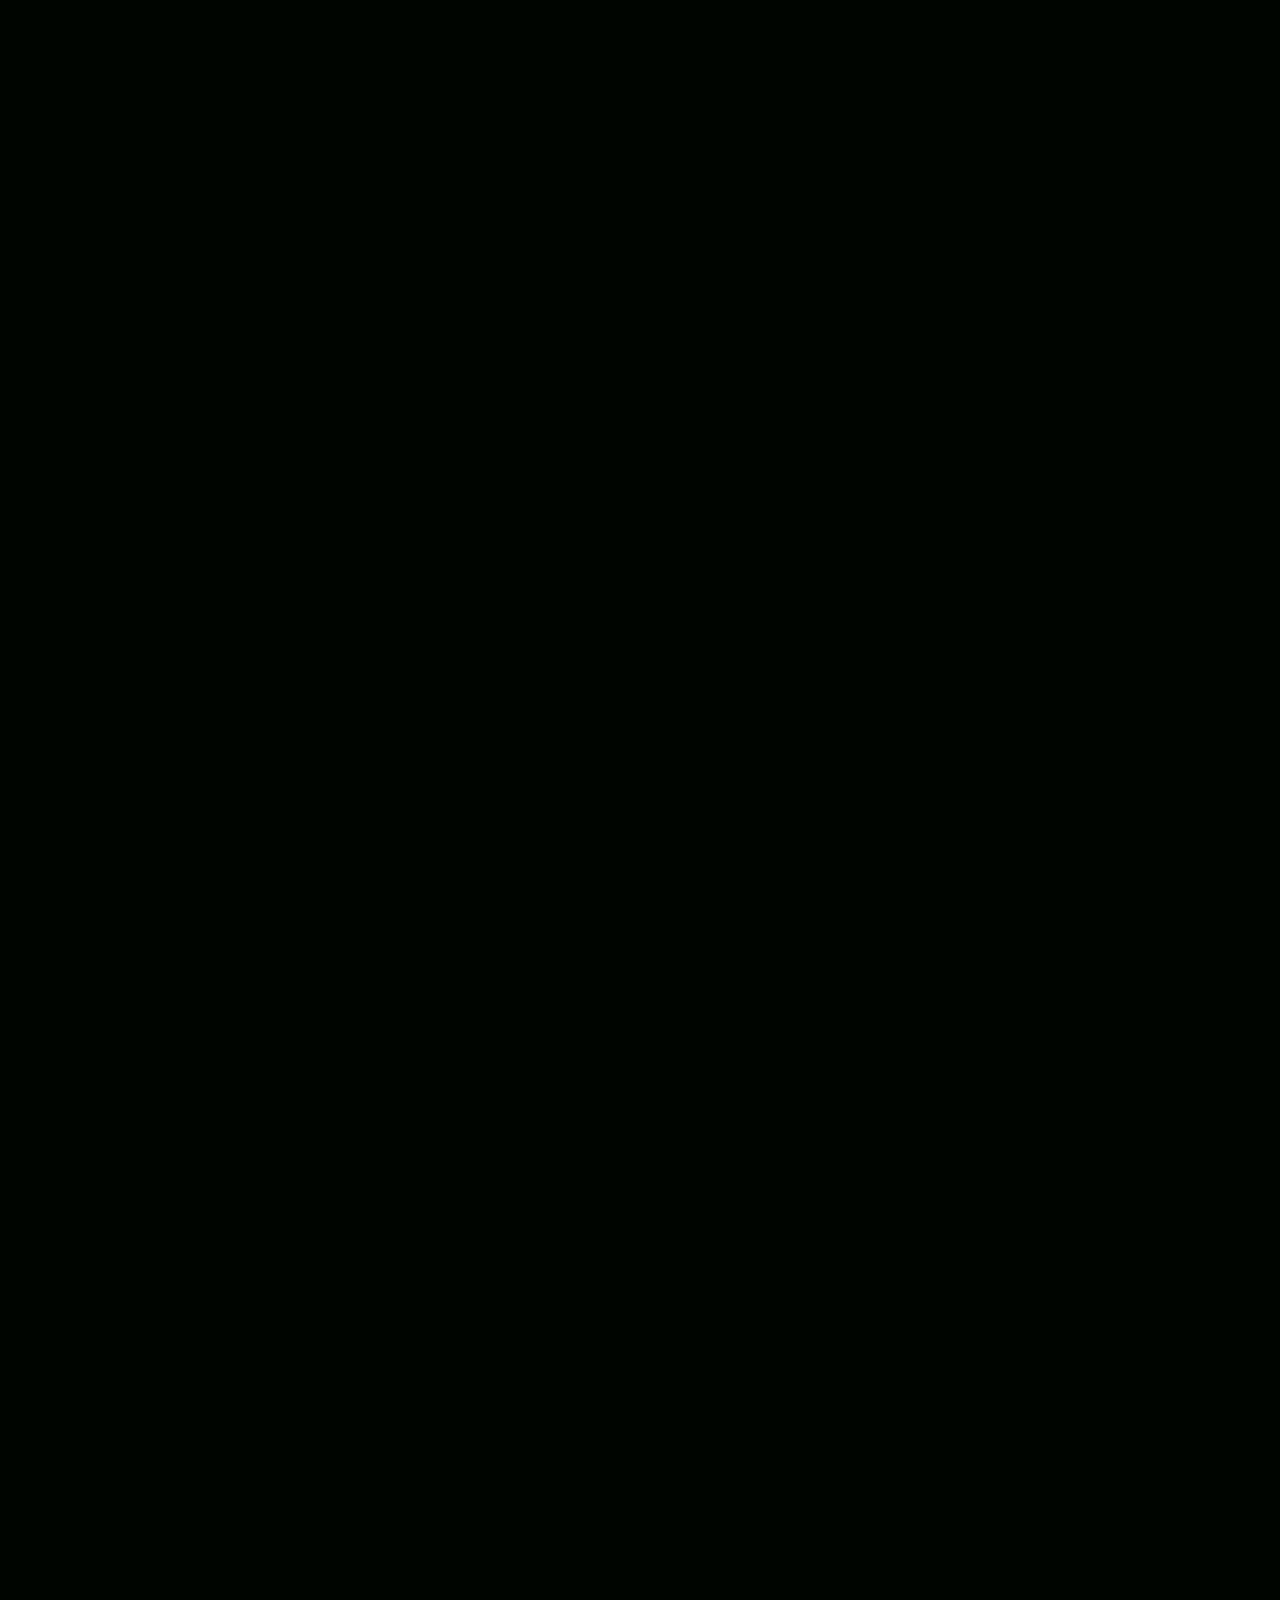
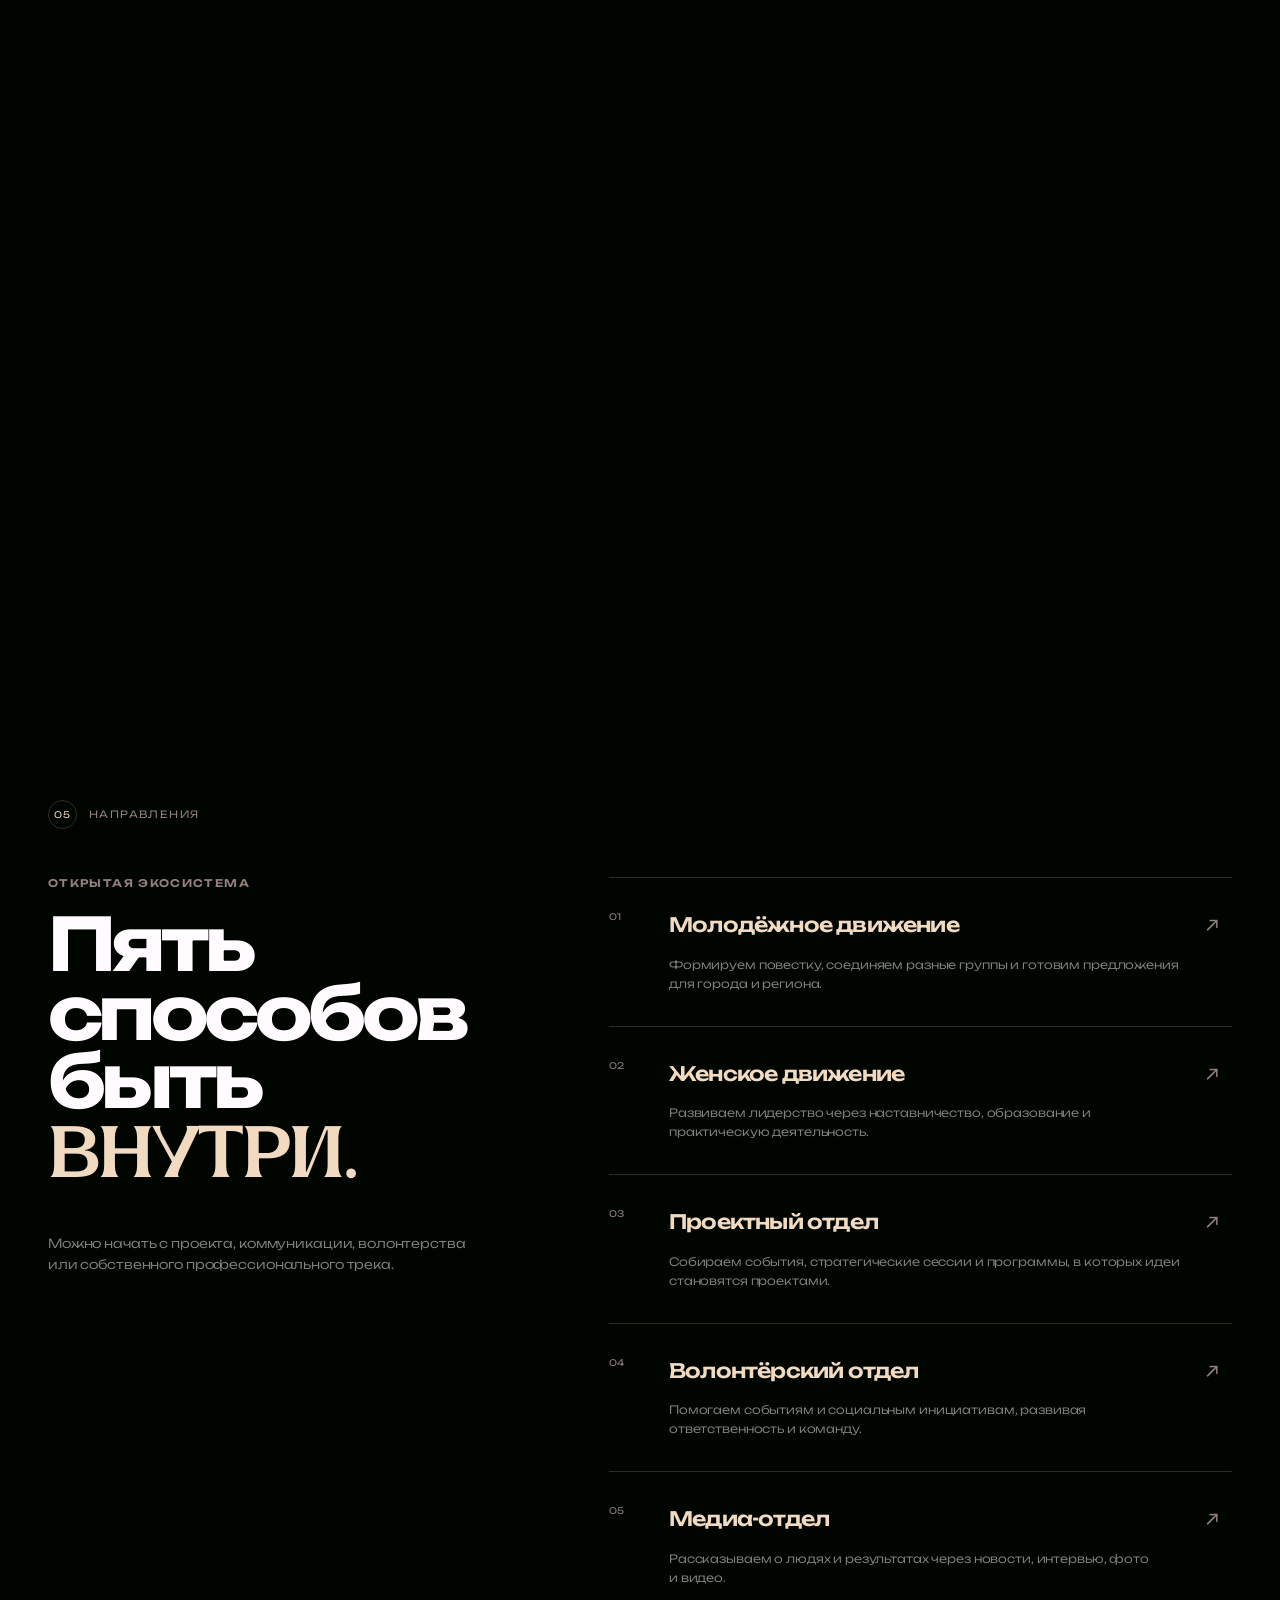
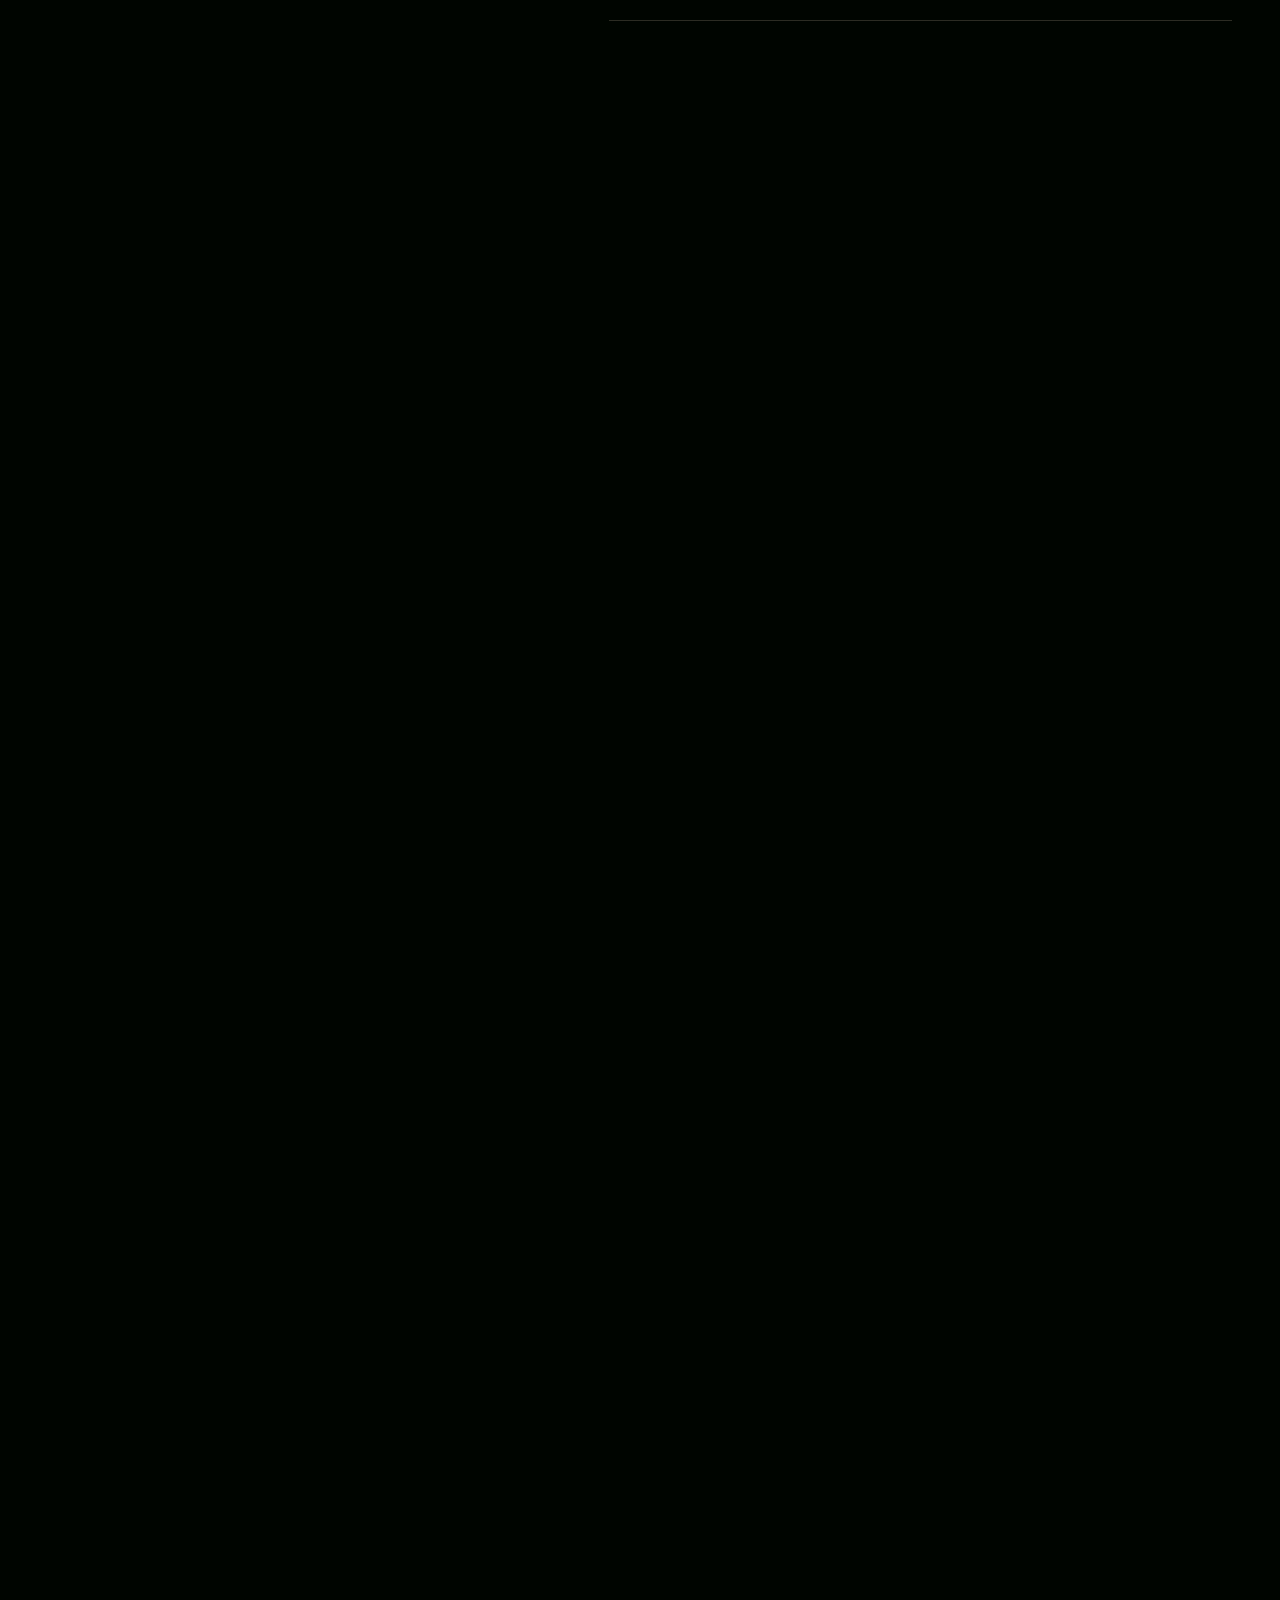
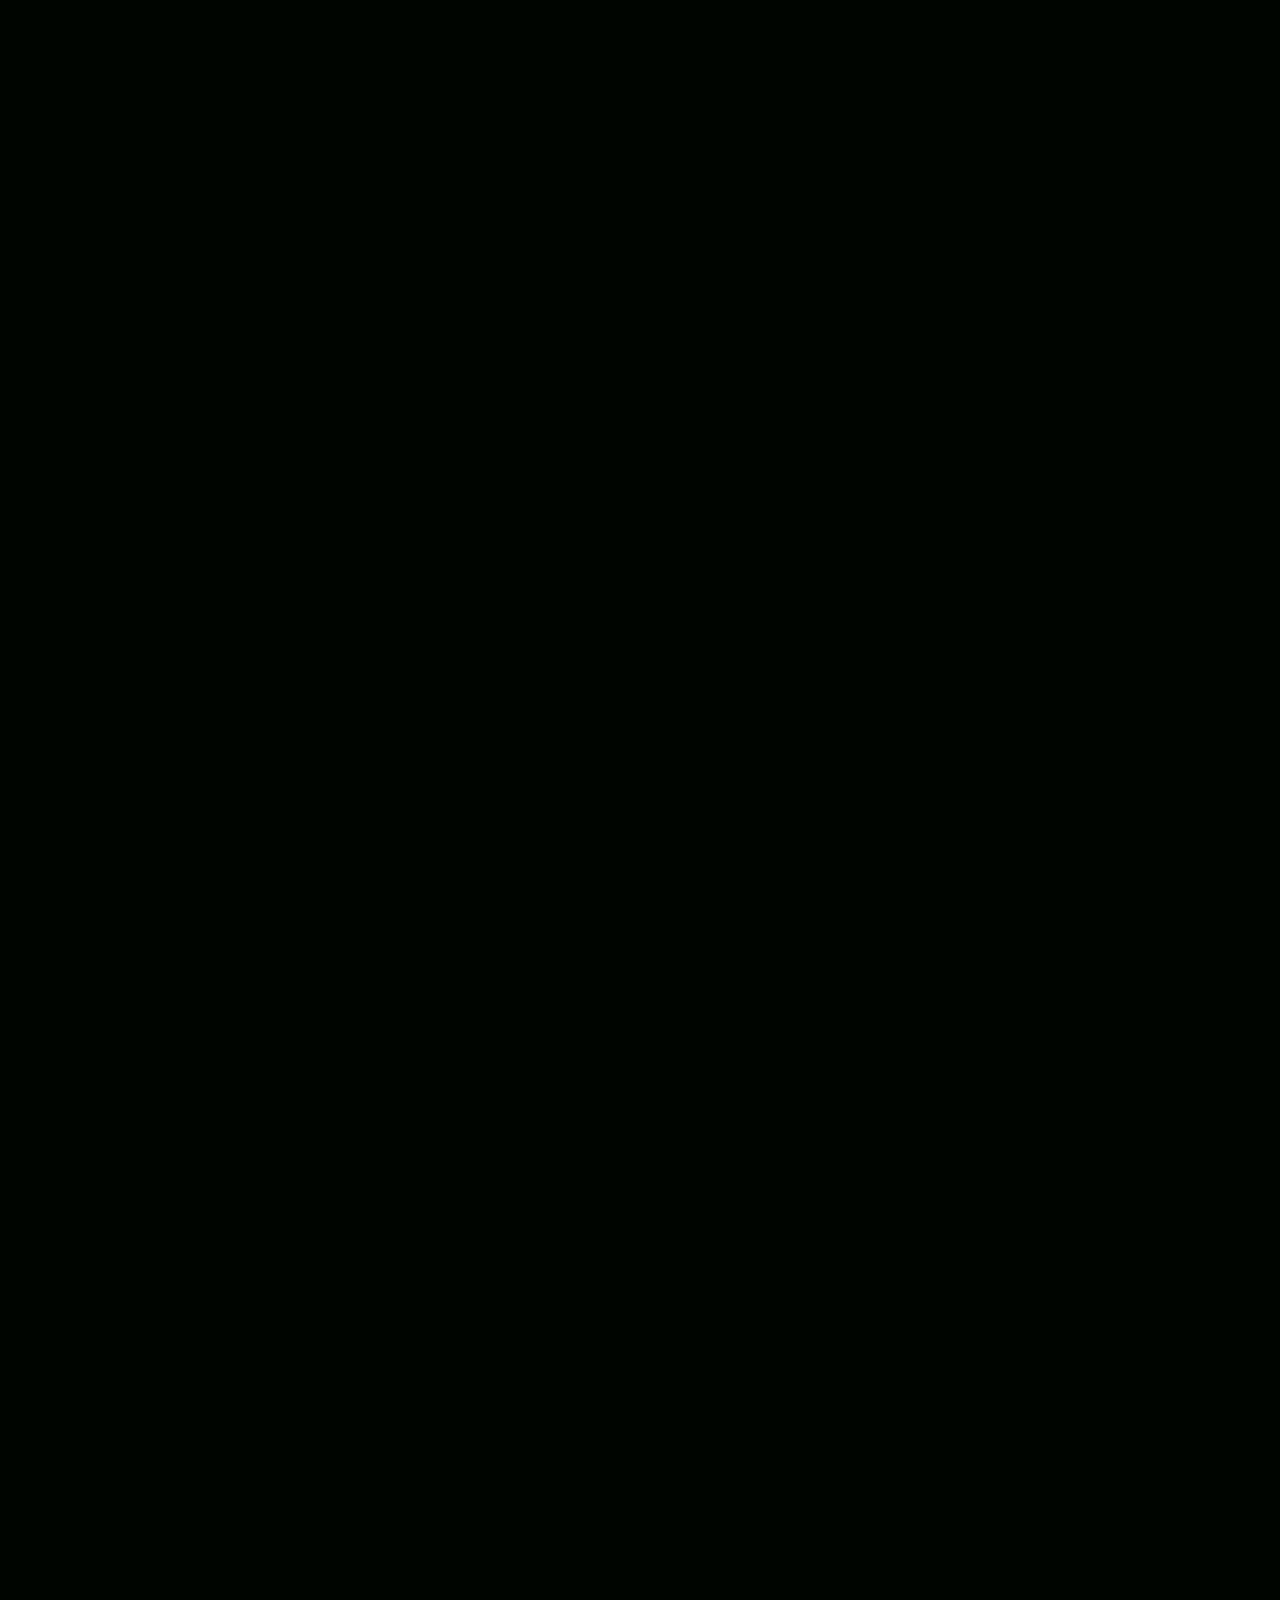
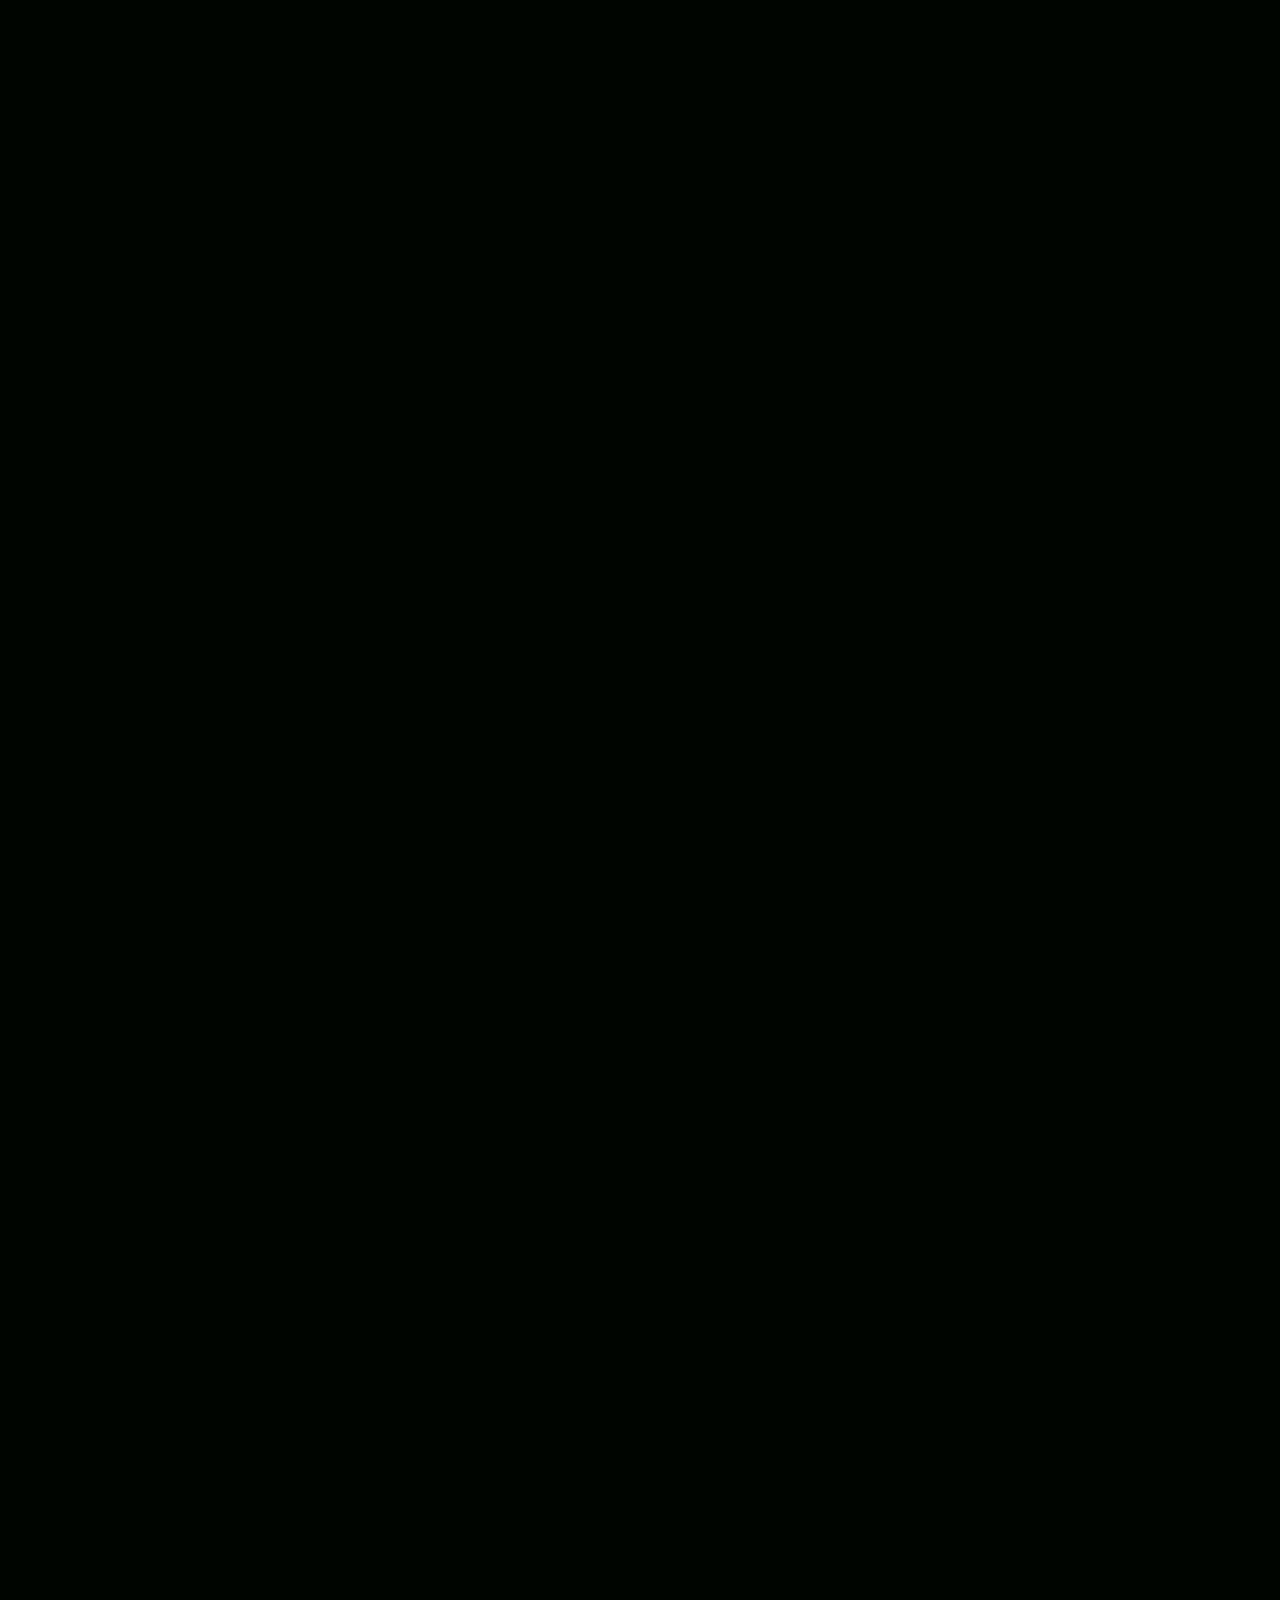
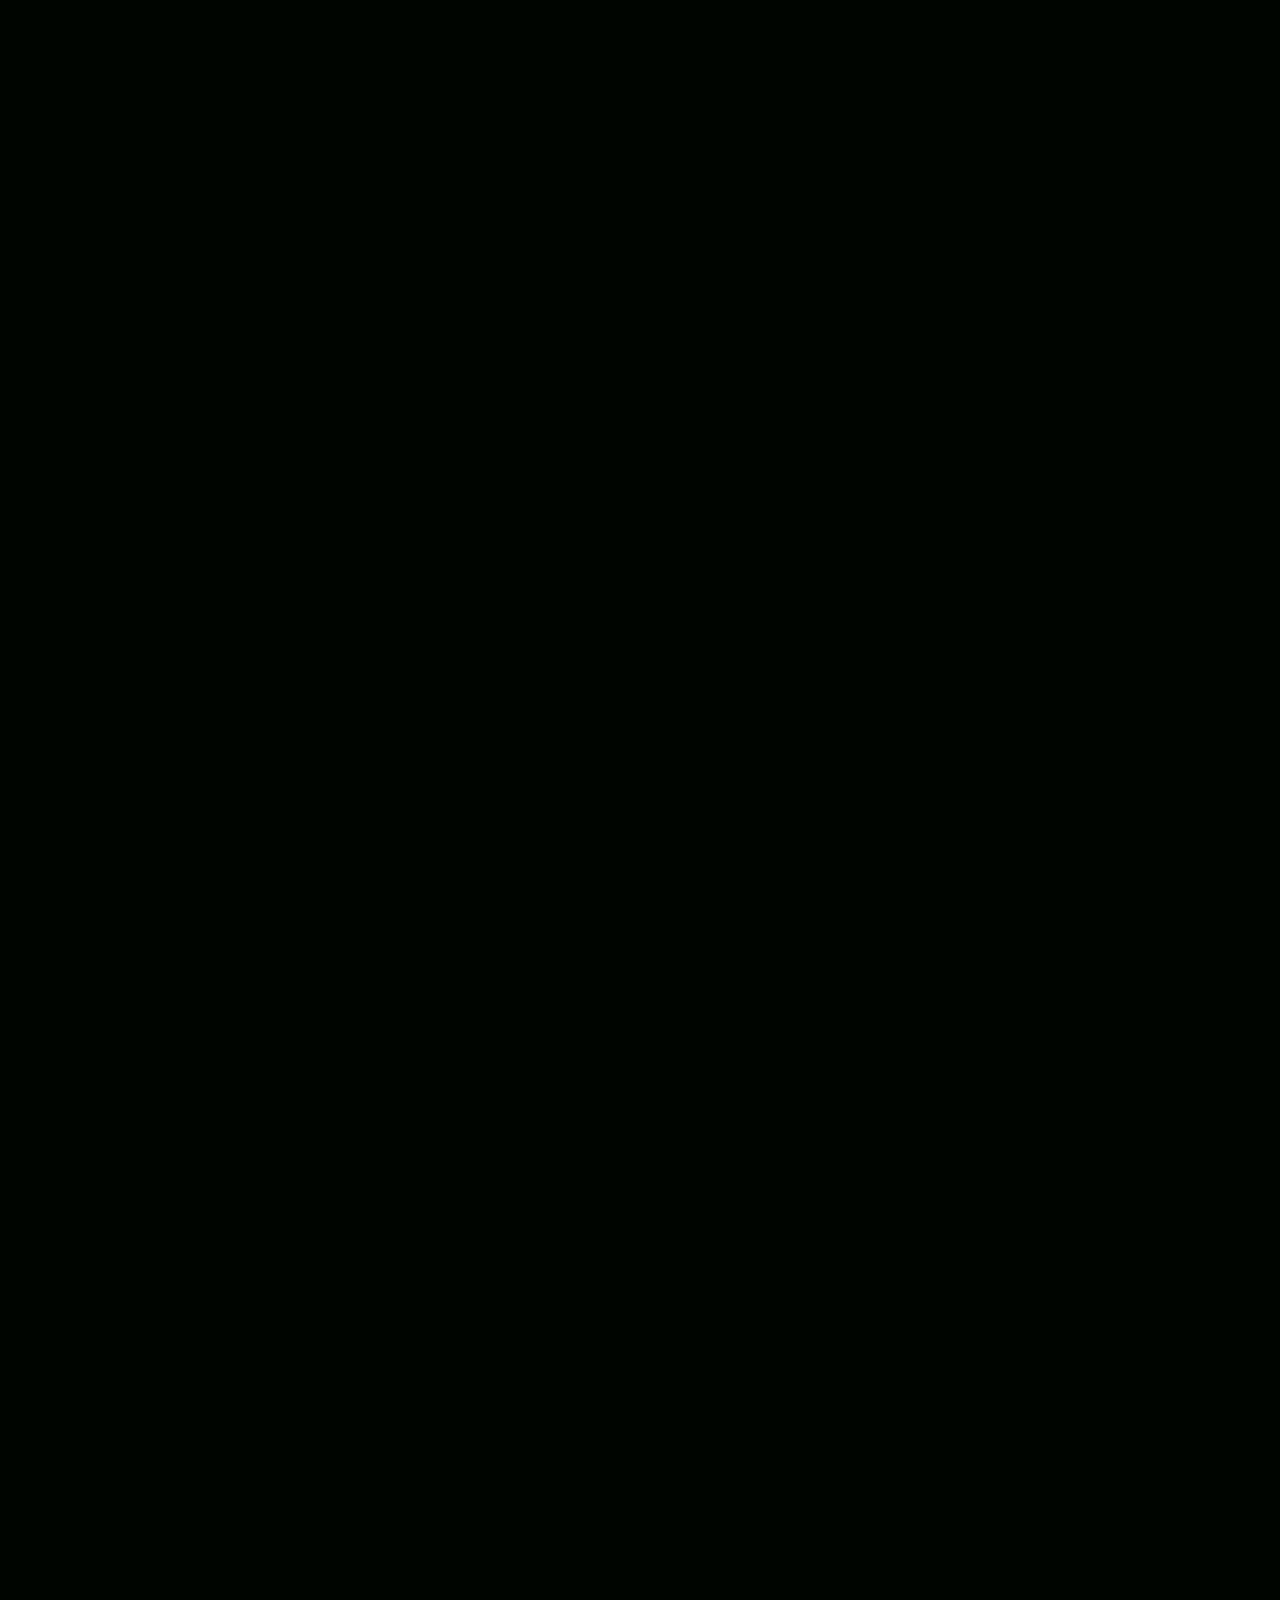
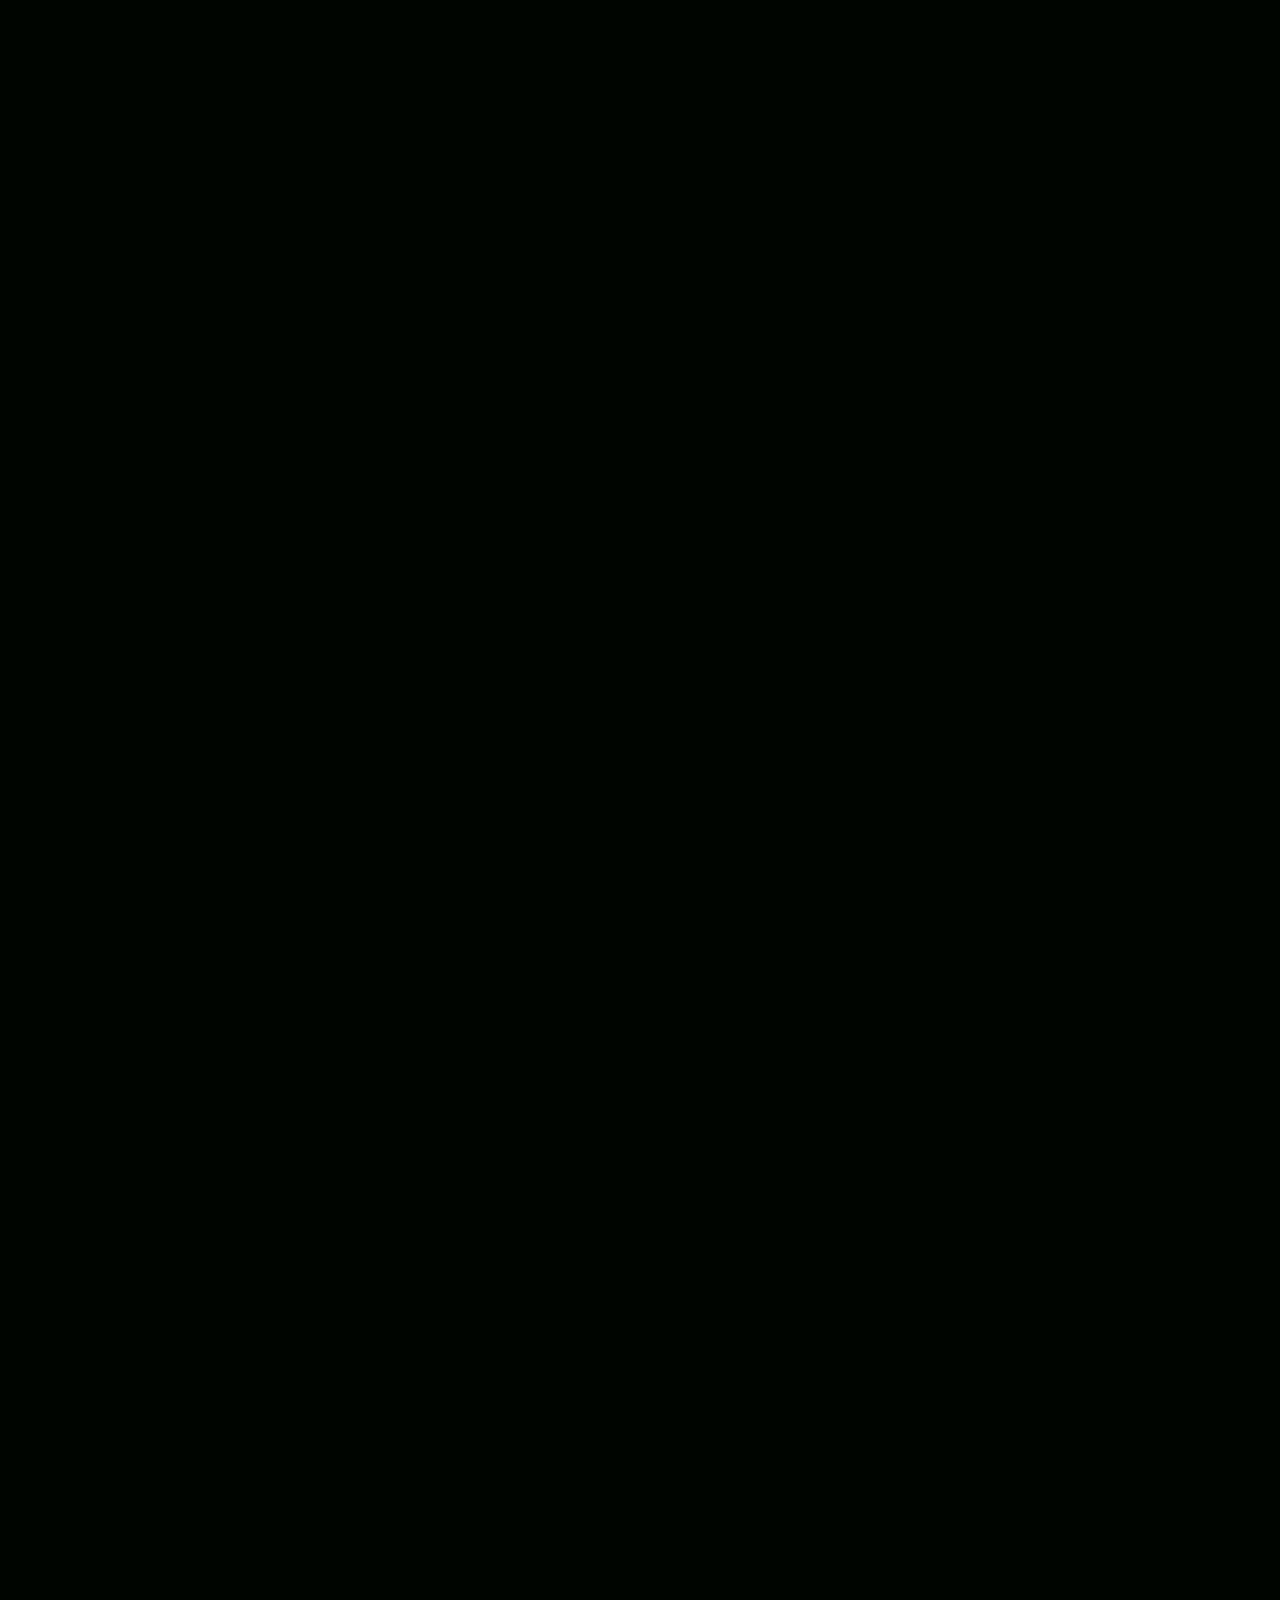
==== commit 1ab64556: "Add files via upload" ====
--- a/site/index.html
+++ b/site/index.html
@@ -27,6 +27,9 @@
 {"@context":"https://schema.org","@graph":[{"@type":"Organization","@id":"https://askuyr.github.io/novoepokolenie-site/#organization","name":"Новое поколение","url":"https://askuyr.github.io/novoepokolenie-site/","description":"Открытая молодежная платформа для инициатив, развития и реальных действий.","logo":{"@type":"ImageObject","url":"https://askuyr.github.io/novoepokolenie-site/assets/logo-main.png","width":808,"height":384}},{"@type":"WebSite","@id":"https://askuyr.github.io/novoepokolenie-site/#website","url":"https://askuyr.github.io/novoepokolenie-site/","name":"Новое поколение","inLanguage":"ru-RU","publisher":{"@id":"https://askuyr.github.io/novoepokolenie-site/#organization"}},{"@type":"WebPage","@id":"https://askuyr.github.io/novoepokolenie-site/#webpage","url":"https://askuyr.github.io/novoepokolenie-site/","name":"Новое поколение — от участия к влиянию","description":"Новое поколение — открытая молодежная платформа, где идеи превращаются в команды, проекты и общественно полезный результат.","inLanguage":"ru-RU","isPartOf":{"@id":"https://askuyr.github.io/novoepokolenie-site/#website"},"about":{"@id":"https://askuyr.github.io/novoepokolenie-site/#organization"},"primaryImageOfPage":{"@type":"ImageObject","url":"https://askuyr.github.io/novoepokolenie-site/assets/og-cover.jpg","width":1200,"height":630}}]}
 </script>
   <!-- enhanced-meta:end -->
+  <script type="application/ld+json">
+{"@context":"https://schema.org","@type":"FAQPage","mainEntity":[{"@type":"Question","name":"Кому подходит участие?","acceptedAnswer":{"@type":"Answer","text":"Целевая аудитория включает старшеклассников 9–11 классов, студентов СПО и вузов, молодых специалистов до 35 лет, а также участниц, заинтересованных в лидерстве и наставничестве."}},{"@type":"Question","name":"Можно прийти только с идеей, без команды?","acceptedAnswer":{"@type":"Answer","text":"Да. Идея может быть первым шагом: организация предполагает сбор и структурирование инициатив, поиск соисполнителей, проектное сопровождение и помощь с ресурсами."}},{"@type":"Question","name":"Что происходит после того, как я предложил идею?","acceptedAnswer":{"@type":"Answer","text":"Инициатива проходит от фиксации проблемы и ожидаемого результата к структурированию, формированию команды, поиску ресурсов, пилоту, защите результата и возможному масштабированию."}},{"@type":"Question","name":"Нужен ли опыт, чтобы участвовать?","acceptedAnswer":{"@type":"Answer","text":"Предварительный опыт не является обязательной отправной точкой для всех форматов. Концепция предусматривает, в частности, работу со старшеклассниками, у которых есть идеи, но ещё нет опыта реализации."}},{"@type":"Question","name":"Какие форматы работы предусмотрены?","acceptedAnswer":{"@type":"Answer","text":"Предусмотрены образовательные школы, лекции и семинары, проектные мастерские и офисы, стратегические сессии, дискуссии, деловые игры, реальные кейсы, встречи с практиками, наставничество, стажировки и публичные защиты."}},{"@type":"Question","name":"Организация занимается только государственным управлением?","acceptedAnswer":{"@type":"Answer","text":"Нет. Помимо Школы молодого чиновника, в структуре есть молодёжное и женское движения, проектный, волонтёрский и медиа-отделы."}},{"@type":"Question","name":"Можно ли включиться как наставник?","acceptedAnswer":{"@type":"Answer","text":"Да. Наставничество — одна из базовых ценностей организации; молодые специалисты также рассматриваются как наставники для школьников и студентов."}},{"@type":"Question","name":"Как сделать первый шаг прямо сейчас?","acceptedAnswer":{"@type":"Answer","text":"Можно заполнить форму «Предложить идею»: сайт сформирует локальный Word-файл (.docx) с заявкой, который можно переслать руководителю проекта во VK."}}]}
+  </script>
 
 
   <link rel="icon" href="assets/favicon.ico" sizes="any" />
@@ -72,6 +75,7 @@
       <a href="#directions">Направления</a>
       <a href="#launch">Как запускаем проект</a>
       <a href="#school">Школа молодого чиновника</a>
+      <a href="#faq">FAQ</a>
       <a href="#proposal">Предложить идею</a>
       <a href="#contacts">Контакты</a>
       <a href="brandbook/index.html">Брендбук <span>↗</span></a>
@@ -258,19 +262,65 @@
       </div>
     </section>
 
+    <section class="section section-compact faq page-width reveal" id="faq" data-theme="#070805|rgba(241,218,191,.075)|rgba(54,36,23,.30)">
+      <div class="section-label"><span>10</span><span>FAQ / Как всё работает</span></div>
+      <div class="faq-layout">
+        <div class="faq-intro section-heading">
+          <p class="eyebrow">Коротко и по делу</p>
+          <h2>Перед первым шагом<br /><em>можно спросить.</em></h2>
+          <p class="heading-note">Ответы собраны по концепции организации. Условия конкретных программ, дат и наборов могут уточняться отдельно.</p>
+          <a class="school-text-link" href="#proposal">Не нашли ответ? Предложить идею →</a>
+        </div>
+        <div class="faq-list" aria-label="Частые вопросы об участии в «Новом поколении»">
+          <details class="faq-item">
+            <summary><span class="faq-index">01</span><span class="faq-question">Кому подходит участие?</span><span class="faq-toggle" aria-hidden="true"></span></summary>
+            <div class="faq-answer"><p>Целевая аудитория включает старшеклассников 9–11 классов, студентов СПО и вузов, молодых специалистов до 35 лет, а также участниц, заинтересованных в лидерстве и наставничестве. Точка входа зависит от опыта и задачи.</p></div>
+          </details>
+          <details class="faq-item">
+            <summary><span class="faq-index">02</span><span class="faq-question">Можно прийти только с идеей, без команды?</span><span class="faq-toggle" aria-hidden="true"></span></summary>
+            <div class="faq-answer"><p>Да. Идея может быть первым шагом. Организация предполагает сбор и структурирование инициатив, поиск соисполнителей, проектное сопровождение и помощь с ресурсами — от формулировки до пилота.</p></div>
+          </details>
+          <details class="faq-item">
+            <summary><span class="faq-index">03</span><span class="faq-question">Что происходит после того, как я предложил идею?</span><span class="faq-toggle" aria-hidden="true"></span></summary>
+            <div class="faq-answer"><p>Сначала фиксируется проблема и ожидаемый результат. Затем инициатива структурируется, вокруг неё формируется команда, подбираются ресурсы и формат пилота. После практической проверки результат можно защищать, дорабатывать и масштабировать.</p></div>
+          </details>
+          <details class="faq-item">
+            <summary><span class="faq-index">04</span><span class="faq-question">Нужен ли опыт, чтобы участвовать?</span><span class="faq-toggle" aria-hidden="true"></span></summary>
+            <div class="faq-answer"><p>Предварительный опыт не является обязательной отправной точкой для всех форматов. Например, концепция отдельно предусматривает работу со старшеклассниками, у которых уже есть идеи, но ещё нет опыта их реализации, — через мастерские и обратную связь от практиков.</p></div>
+          </details>
+          <details class="faq-item">
+            <summary><span class="faq-index">05</span><span class="faq-question">Какие форматы работы предусмотрены?</span><span class="faq-toggle" aria-hidden="true"></span></summary>
+            <div class="faq-answer"><p>Образовательные школы, лекции и семинары, проектные мастерские и офисы, стратегические сессии, дискуссии, деловые игры, работа над реальными кейсами, встречи с практиками, наставничество, стажировки и публичные защиты проектов.</p></div>
+          </details>
+          <details class="faq-item">
+            <summary><span class="faq-index">06</span><span class="faq-question">Организация занимается только государственным управлением?</span><span class="faq-toggle" aria-hidden="true"></span></summary>
+            <div class="faq-answer"><p>Нет. Государственное и муниципальное управление — одно из направлений и основа отдельной «Школы молодого чиновника». В структуре также есть молодёжное и женское движения, проектный, волонтёрский и медиа-отделы.</p></div>
+          </details>
+          <details class="faq-item">
+            <summary><span class="faq-index">07</span><span class="faq-question">Можно ли включиться как наставник?</span><span class="faq-toggle" aria-hidden="true"></span></summary>
+            <div class="faq-answer"><p>Да, наставничество заложено в философию организации как передача опыта и сопровождение участника. В концепции молодые специалисты также рассматриваются как наставники для школьников и студентов.</p></div>
+          </details>
+          <details class="faq-item">
+            <summary><span class="faq-index">08</span><span class="faq-question">Как сделать первый шаг прямо сейчас?</span><span class="faq-toggle" aria-hidden="true"></span></summary>
+            <div class="faq-answer"><p>Заполните форму «Предложить идею»: сайт сформирует фирменный Word-файл (.docx) с заявкой и скачает его на устройство. Его можно переслать руководителю проекта во VK или использовать как готовый документ для дальнейшего обсуждения.</p></div>
+          </details>
+        </div>
+      </div>
+    </section>
+
     <section class="section section-compact proposal page-width reveal" id="proposal" data-theme="#000500|rgba(241,218,191,.09)|rgba(54,36,23,.38)">
-      <div class="section-label"><span>10</span><span>Предложить идею</span></div>
+      <div class="section-label"><span>11</span><span>Предложить идею</span></div>
       <div class="proposal-layout">
         <div class="proposal-intro">
           <p class="eyebrow">Первое действие — быть услышанным</p>
           <h2>Опиши идею.<br /><em>Собери первый шаг.</em></h2>
-          <p>Заполни пять полей — сайт сам соберёт аккуратную заявку и сразу скачает её на устройство. Файл можно переслать во VK, мессенджере или по почте.</p>
+          <p>Заполни пять полей — сайт соберёт фирменную проектную заявку в формате Word и сразу скачает её на устройство. Документ можно переслать во VK, мессенджере или по почте.</p>
           <div class="proposal-points"><span>Проблема</span><span>Идея</span><span>Ожидаемый результат</span><span>Контакт</span></div>
         </div>
         <form class="proposal-form" id="proposalForm">
           <div class="proposal-form-head" aria-hidden="true">
             <div><span>PROJECT NOTE / 01</span><strong>Черновик проекта</strong></div>
-            <p>5 полей → готовый файл</p>
+            <p>5 полей → готовый Word</p>
           </div>
           <div class="field-grid">
             <label><span>Имя</span><input name="name" autocomplete="name" required placeholder="Как к вам обращаться" /></label>
@@ -280,16 +330,25 @@
           <label><span>Название идеи</span><input name="title" required placeholder="Коротко — о чём проект" /></label>
           <label><span>Что хотите изменить</span><textarea name="problem" rows="4" required placeholder="Опишите проблему или ситуацию"></textarea></label>
           <label><span>Какой результат хотите получить</span><textarea name="result" rows="4" required placeholder="Что должно измениться после реализации"></textarea></label>
-          <button class="button button-primary proposal-submit" type="submit">Сформировать и скачать <span>↓</span></button>
-          <p class="proposal-privacy">Файл создаётся только в вашем браузере и автоматически скачивается на устройство. Данные никуда не отправляются.</p>
+          <button class="button button-primary proposal-submit" type="submit">Сформировать Word и скачать <span>↓</span></button>
+          <p class="proposal-privacy">Word-файл создаётся только в вашем браузере и автоматически скачивается на устройство. Данные никуда не отправляются.</p>
+          <aside class="proposal-law" role="note" aria-label="Информация о персональных данных">
+            <span class="proposal-law-badge" aria-hidden="true">152-ФЗ</span>
+            <div class="proposal-law-copy">
+              <strong>Персональные данные и их защита</strong>
+              <p>Имя и контакт, введённые в этой форме, обрабатываются локально на вашем устройстве только для формирования файла заявки. Сайт не отправляет эти сведения на сервер и не хранит их.</p>
+              <p>Если вы самостоятельно отправите сформированный файл через VK, мессенджер, электронную почту или другим способом, персональные данные будут переданы выбранному вами сервису и получателю. При последующей обработке персональных данных применяются требования Федерального закона от 27.07.2006 № 152-ФЗ «О персональных данных».</p>
+              <a href="https://ips.pravo.gov.ru/api/ips/legislation/document?baseid=None&amp;hash=98490812b3409e2a8d78a11ca9010f434ea3d9250a11dbbdb78690cd5551bdd6" target="_blank" rel="noopener noreferrer">Официальный текст 152-ФЗ <span aria-hidden="true">↗</span></a>
+            </div>
+          </aside>
         </form>
       </div>
       <div class="proposal-output" id="proposalOutput" role="status" aria-live="polite" aria-atomic="true" hidden>
         <div class="proposal-output-intro">
           <span class="card-label">ФАЙЛ ГОТОВ</span>
-          <h3>Заявка сформирована и скачана.</h3>
-          <p>Её можно переслать как обычный файл. Имя автоматически содержит название проекта.</p>
-          <div class="proposal-file-pill"><span>TXT</span><strong id="proposalFileName">Заявка.txt</strong></div>
+          <h3>Word-заявка сформирована и скачана.</h3>
+          <p>Готовый .docx можно открыть в Microsoft Word, приложить к сообщению или переслать как обычный файл. Имя автоматически содержит название проекта.</p>
+          <div class="proposal-file-pill"><span>DOCX</span><strong id="proposalFileName">Заявка.docx</strong></div>
         </div>
         <pre id="proposalText"></pre>
         <div class="proposal-output-actions">
@@ -301,7 +360,7 @@
     </section>
 
     <section class="section contacts page-width reveal" id="contacts" data-theme="#0b0806|rgba(241,218,191,.09)|rgba(54,36,23,.34)">
-      <div class="section-label"><span>11</span><span>Контакты</span></div>
+      <div class="section-label"><span>12</span><span>Контакты</span></div>
       <div class="contacts-layout">
         <div class="section-heading">
           <p class="eyebrow">Связаться с проектом</p>
@@ -333,6 +392,7 @@
       <a class="back-top" href="#top">Наверх ↑</a>
     </div>
   </footer>
+  <script src="proposal-docx.js" defer></script>
   <script src="app.js" defer></script>
 </body>
 </html>
--- a/site/styles.css
+++ b/site/styles.css
@@ -1310,3 +1310,84 @@
 .contact-page .section-heading h1 em{font-family:"Ostrovsky",Georgia,serif;font-weight:700;font-style:normal;letter-spacing:-.045em;color:var(--almond)}
 @media(max-width:760px){.contact-page .section-heading h1{margin-top:20px;font-size:clamp(38px,10.7vw,54px);line-height:.95}}
 @media(max-width:390px){.contact-page .section-heading h1{font-size:clamp(34px,10.6vw,42px)}}
+
+
+/* ===== FAQ: calm native accordion, accessible without JavaScript. ===== */
+.faq-layout{display:grid;grid-template-columns:minmax(0,.72fr) minmax(0,1.28fr);gap:clamp(76px,9vw,146px);align-items:start}
+.faq-layout>*{min-width:0}
+.faq-intro{position:sticky;top:116px}
+.faq-intro .heading-note{margin:26px 0 0;max-width:500px;color:rgba(255,251,255,.58);font-size:12px;line-height:1.72}
+.faq-intro .school-text-link{display:inline-block;margin-top:30px;color:rgba(241,218,191,.72);text-decoration-color:rgba(241,218,191,.26)}
+.faq-list{border-top:1px solid var(--line)}
+.faq-item{border-bottom:1px solid var(--line);background:transparent;transition:background .28s ease}
+.faq-item[open]{background:linear-gradient(90deg,rgba(241,218,191,.035),transparent 74%)}
+.faq-item summary{list-style:none;cursor:pointer;display:grid;grid-template-columns:44px minmax(0,1fr) 34px;gap:22px;align-items:center;padding:28px 0;color:var(--snow);user-select:none;-webkit-tap-highlight-color:transparent}
+.faq-item summary::-webkit-details-marker{display:none}
+.faq-index{font-size:9px;line-height:1;color:rgba(241,218,191,.48);font-variant-numeric:tabular-nums}
+.faq-question{font-size:clamp(17px,1.55vw,23px);line-height:1.22;letter-spacing:-.035em;font-weight:580}
+.faq-toggle{position:relative;width:30px;height:30px;border:1px solid rgba(241,218,191,.16);border-radius:50%;transition:transform .35s var(--ease),border-color .25s ease,background .25s ease}
+.faq-toggle::before,.faq-toggle::after{content:"";position:absolute;left:50%;top:50%;width:10px;height:1px;background:var(--almond);transform:translate(-50%,-50%);transition:transform .35s var(--ease),opacity .25s ease}
+.faq-toggle::after{transform:translate(-50%,-50%) rotate(90deg)}
+.faq-item[open] .faq-toggle{transform:rotate(180deg);background:rgba(241,218,191,.08);border-color:rgba(241,218,191,.34)}
+.faq-item[open] .faq-toggle::after{opacity:0;transform:translate(-50%,-50%) rotate(0deg)}
+.faq-answer{padding:0 58px 30px 66px;max-width:780px}
+.faq-answer p{margin:0;color:rgba(255,251,255,.62);font-size:12.5px;line-height:1.78}
+.faq-item[open] .faq-answer{animation:faqAnswerIn .38s var(--ease) both}
+.faq-item summary:hover .faq-question{color:var(--almond)}
+.faq-item summary:hover .faq-toggle{border-color:rgba(241,218,191,.38)}
+.faq-item summary:focus-visible{outline:2px solid var(--almond);outline-offset:7px;border-radius:5px}
+@keyframes faqAnswerIn{from{opacity:0;transform:translateY(-6px)}to{opacity:1;transform:none}}
+.motion-ready .reveal:not(.visible) .faq-list{opacity:0;transform:translateY(18px)}
+.motion-ready .reveal.visible .faq-list{opacity:1;transform:none;transition:opacity .7s ease .12s,transform .8s var(--ease) .12s}
+
+/* ===== Branded GitHub Pages 404. ===== */
+.error-page{min-height:100svh;display:flex;flex-direction:column;overflow:hidden;background:#000500;color:var(--snow)}
+.error-page .site-header{position:relative;top:0;background:linear-gradient(180deg,rgba(0,5,0,.94),rgba(0,5,0,.54) 72%,transparent);border-bottom:0}
+.error-page .nav-shell{border-bottom:1px solid rgba(241,218,191,.11)}
+.error-main{position:relative;z-index:2;flex:1;display:grid;align-items:center;padding-top:clamp(72px,7vw,112px);padding-bottom:clamp(76px,8vw,126px)}
+.error-grid{display:grid;grid-template-columns:minmax(0,.82fr) minmax(420px,.72fr);gap:clamp(68px,10vw,170px);align-items:center}
+.error-copy{min-width:0}
+.error-copy .eyebrow{color:rgba(241,218,191,.58)}
+.error-copy h1{margin:22px 0 0;font-size:clamp(54px,7.4vw,112px);line-height:.88;letter-spacing:-.075em;font-weight:680;max-width:900px}
+.error-copy h1 em{font-family:"Ostrovsky",Georgia,serif;font-style:normal;font-weight:700;color:var(--almond);letter-spacing:-.052em}
+.error-copy>p:not(.eyebrow){margin:32px 0 0;max-width:620px;color:rgba(255,251,255,.61);font-size:clamp(13px,1.1vw,16px);line-height:1.7}
+.error-actions{display:flex;gap:12px;flex-wrap:wrap;margin-top:36px}
+.error-art{position:relative;min-height:clamp(420px,45vw,650px);display:grid;place-items:center;border:1px solid rgba(241,218,191,.12);border-radius:40px;overflow:hidden;background:radial-gradient(circle at 50% 38%,rgba(241,218,191,.09),transparent 31%),linear-gradient(145deg,rgba(255,255,255,.018),rgba(54,36,23,.12))}
+.error-art::before,.error-art::after{content:"";position:absolute;border:1px solid rgba(241,218,191,.10);border-radius:50%;pointer-events:none}
+.error-art::before{width:72%;aspect-ratio:1;right:-24%;top:8%}
+.error-art::after{width:46%;aspect-ratio:1;left:-17%;bottom:-17%}
+.error-code{position:relative;z-index:2;font-family:"Unbounded",sans-serif;font-size:clamp(88px,14vw,220px);line-height:.72;font-weight:700;letter-spacing:-.09em;color:transparent;-webkit-text-stroke:1px rgba(241,218,191,.34);text-shadow:0 20px 80px rgba(0,0,0,.3)}
+.error-mark{position:absolute;z-index:3;left:10%;right:10%;bottom:12%;display:grid;grid-template-columns:1fr auto 1fr auto 1fr;align-items:center;gap:14px;padding:14px 18px;border:1px solid rgba(241,218,191,.16);border-radius:999px;background:rgba(0,5,0,.66);backdrop-filter:blur(16px);font-size:8px;color:rgba(255,251,255,.66)}
+.error-mark b{color:var(--almond);font-weight:500}
+.error-page .site-footer{position:relative;z-index:2}
+
+@media(max-width:900px){
+  .faq-layout{grid-template-columns:1fr;gap:52px}.faq-intro{position:static}.faq-intro .heading-note{max-width:620px}
+  .error-grid{grid-template-columns:1fr;gap:52px}.error-art{min-height:420px}.error-copy h1{max-width:720px}
+}
+@media(max-width:660px){
+  .faq-item summary{grid-template-columns:30px minmax(0,1fr) 28px;gap:12px;padding:23px 0}.faq-index{font-size:8px}.faq-question{font-size:16px;line-height:1.3}.faq-toggle{width:28px;height:28px}.faq-answer{padding:0 40px 24px 42px}.faq-answer p{font-size:11.5px;line-height:1.72}
+  .error-main{padding-top:60px;padding-bottom:72px}.error-copy h1{font-size:clamp(48px,15vw,72px);line-height:.9}.error-copy>p:not(.eyebrow){margin-top:24px;font-size:12px}.error-actions{margin-top:28px}.error-actions .button{width:100%;justify-content:space-between}.error-art{min-height:330px;border-radius:28px}.error-code{font-size:clamp(92px,35vw,150px)}.error-mark{left:7%;right:7%;bottom:8%;padding:12px 13px;gap:8px;font-size:7px}
+}
+@media(prefers-reduced-motion:reduce){.faq-item[open] .faq-answer{animation:none!important}.faq-toggle,.faq-toggle::before,.faq-toggle::after{transition:none!important}}
+
+
+/* Personal data notice: local-only form + Russian Federal Law No. 152-FZ */
+.proposal-law{position:relative;z-index:1;margin-top:18px;display:grid;grid-template-columns:auto minmax(0,1fr);gap:14px;align-items:start;max-width:760px;padding:16px 17px;border:1px solid rgba(241,218,191,.14);border-radius:18px;background:linear-gradient(135deg,rgba(241,218,191,.045),rgba(255,255,255,.012));color:rgba(255,251,255,.58)}
+.proposal-law-badge{display:grid;place-items:center;min-width:58px;height:30px;padding:0 9px;border:1px solid rgba(241,218,191,.22);border-radius:999px;background:rgba(241,218,191,.055);color:var(--almond);font-size:8px;font-weight:680;letter-spacing:.07em;white-space:nowrap}
+.proposal-law-copy{min-width:0}
+.proposal-law-copy strong{display:block;margin:1px 0 7px;color:rgba(255,251,255,.86);font-size:10px;line-height:1.35;font-weight:620;letter-spacing:-.02em}
+.proposal-law-copy p{margin:0;color:rgba(255,251,255,.48);font-size:8.5px;line-height:1.62}
+.proposal-law-copy p+p{margin-top:7px}
+.proposal-law-copy a{display:inline-flex;align-items:center;gap:7px;margin-top:10px;color:rgba(241,218,191,.78);font-size:8.5px;line-height:1.3;text-decoration:none;border-bottom:1px solid rgba(241,218,191,.24);padding-bottom:2px;transition:color .22s ease,border-color .22s ease}
+.proposal-law-copy a:hover{color:var(--almond);border-color:rgba(241,218,191,.58)}
+.proposal-law-copy a:focus-visible{border-radius:4px}
+@media(max-width:760px){.proposal-law{grid-template-columns:1fr;gap:11px;padding:15px}.proposal-law-badge{justify-self:start}.proposal-law-copy strong{font-size:10.5px}.proposal-law-copy p,.proposal-law-copy a{font-size:9px}}
+@media(prefers-reduced-motion:reduce){.proposal-law-copy a{transition:none}}
+
+/* Word proposal generation state */
+.proposal-submit:disabled{cursor:wait;opacity:.72;transform:none!important}
+.proposal-submit[aria-busy="true"] span{animation:proposalDownloadPulse 1s ease-in-out infinite}
+.proposal-file-pill span{min-width:42px;text-align:center}
+@keyframes proposalDownloadPulse{50%{opacity:.36;transform:translateY(2px)}}
+@media(prefers-reduced-motion:reduce){.proposal-submit[aria-busy="true"] span{animation:none!important}}
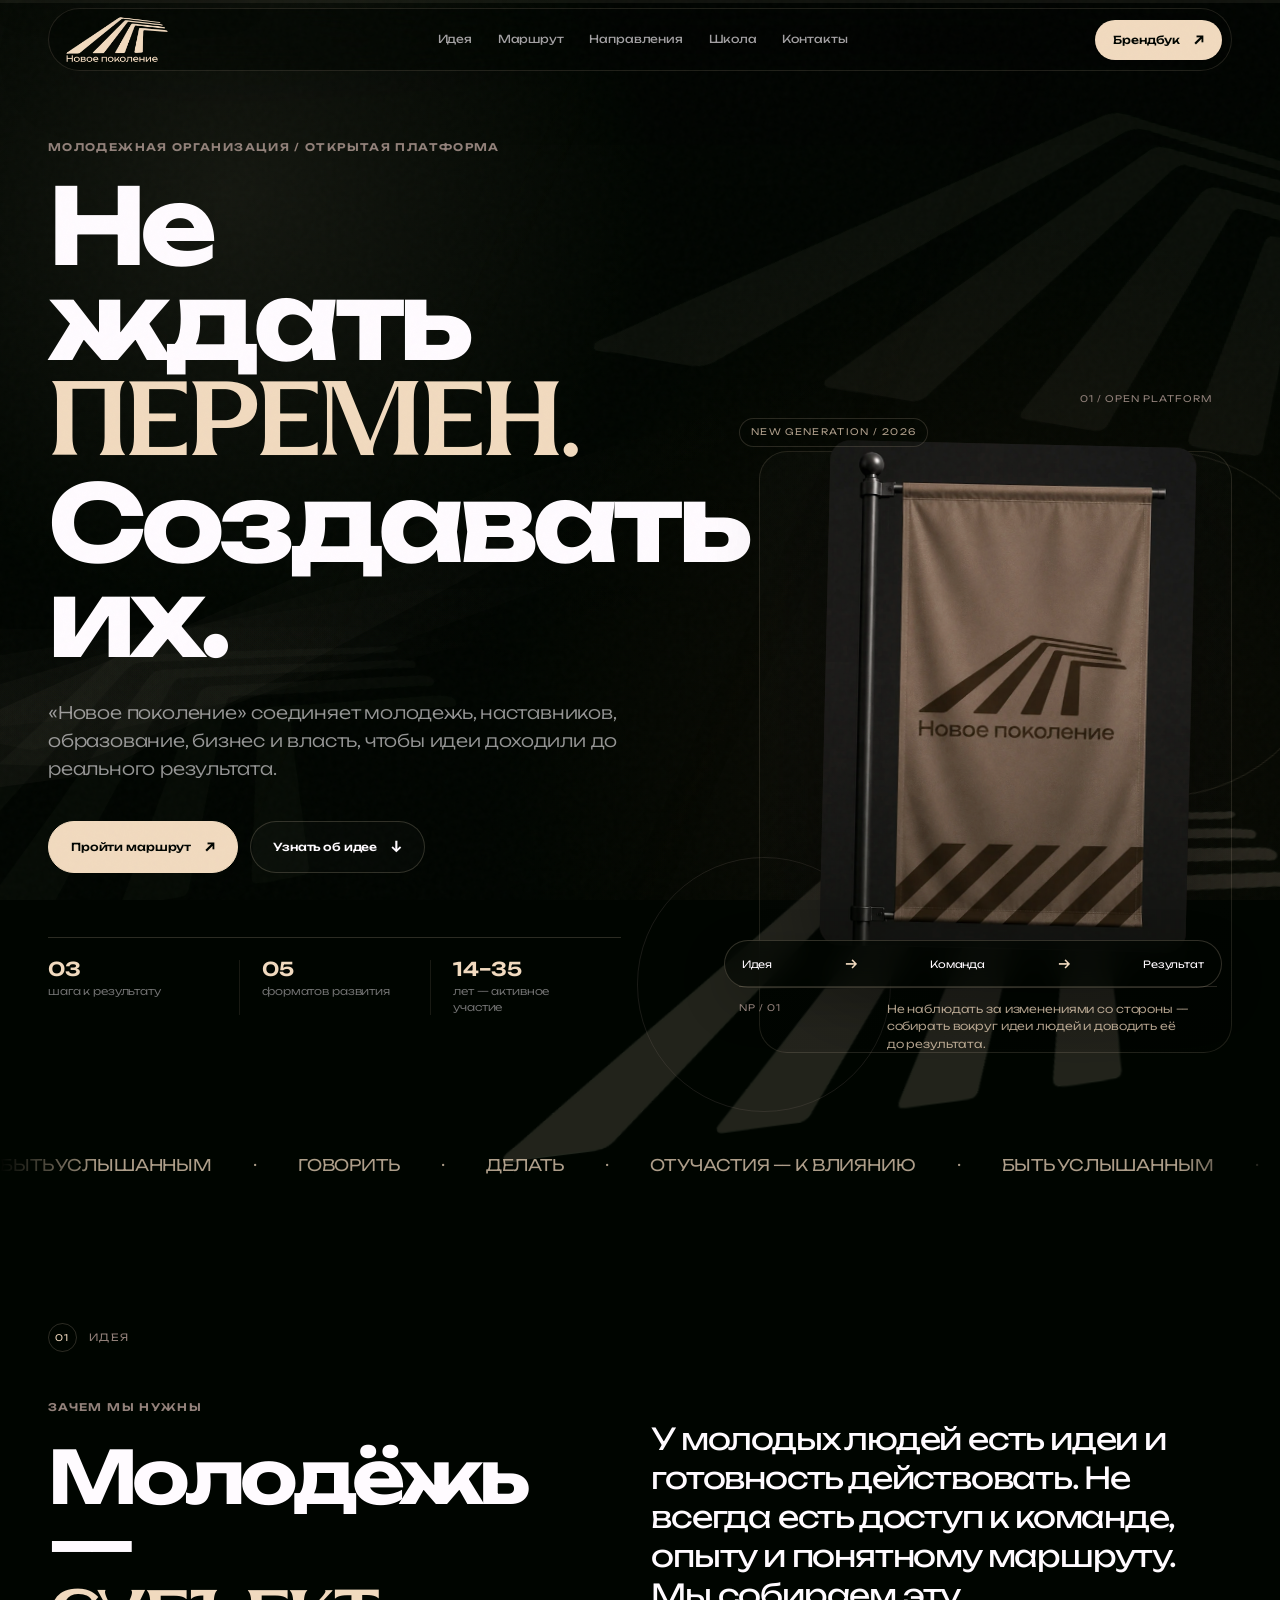
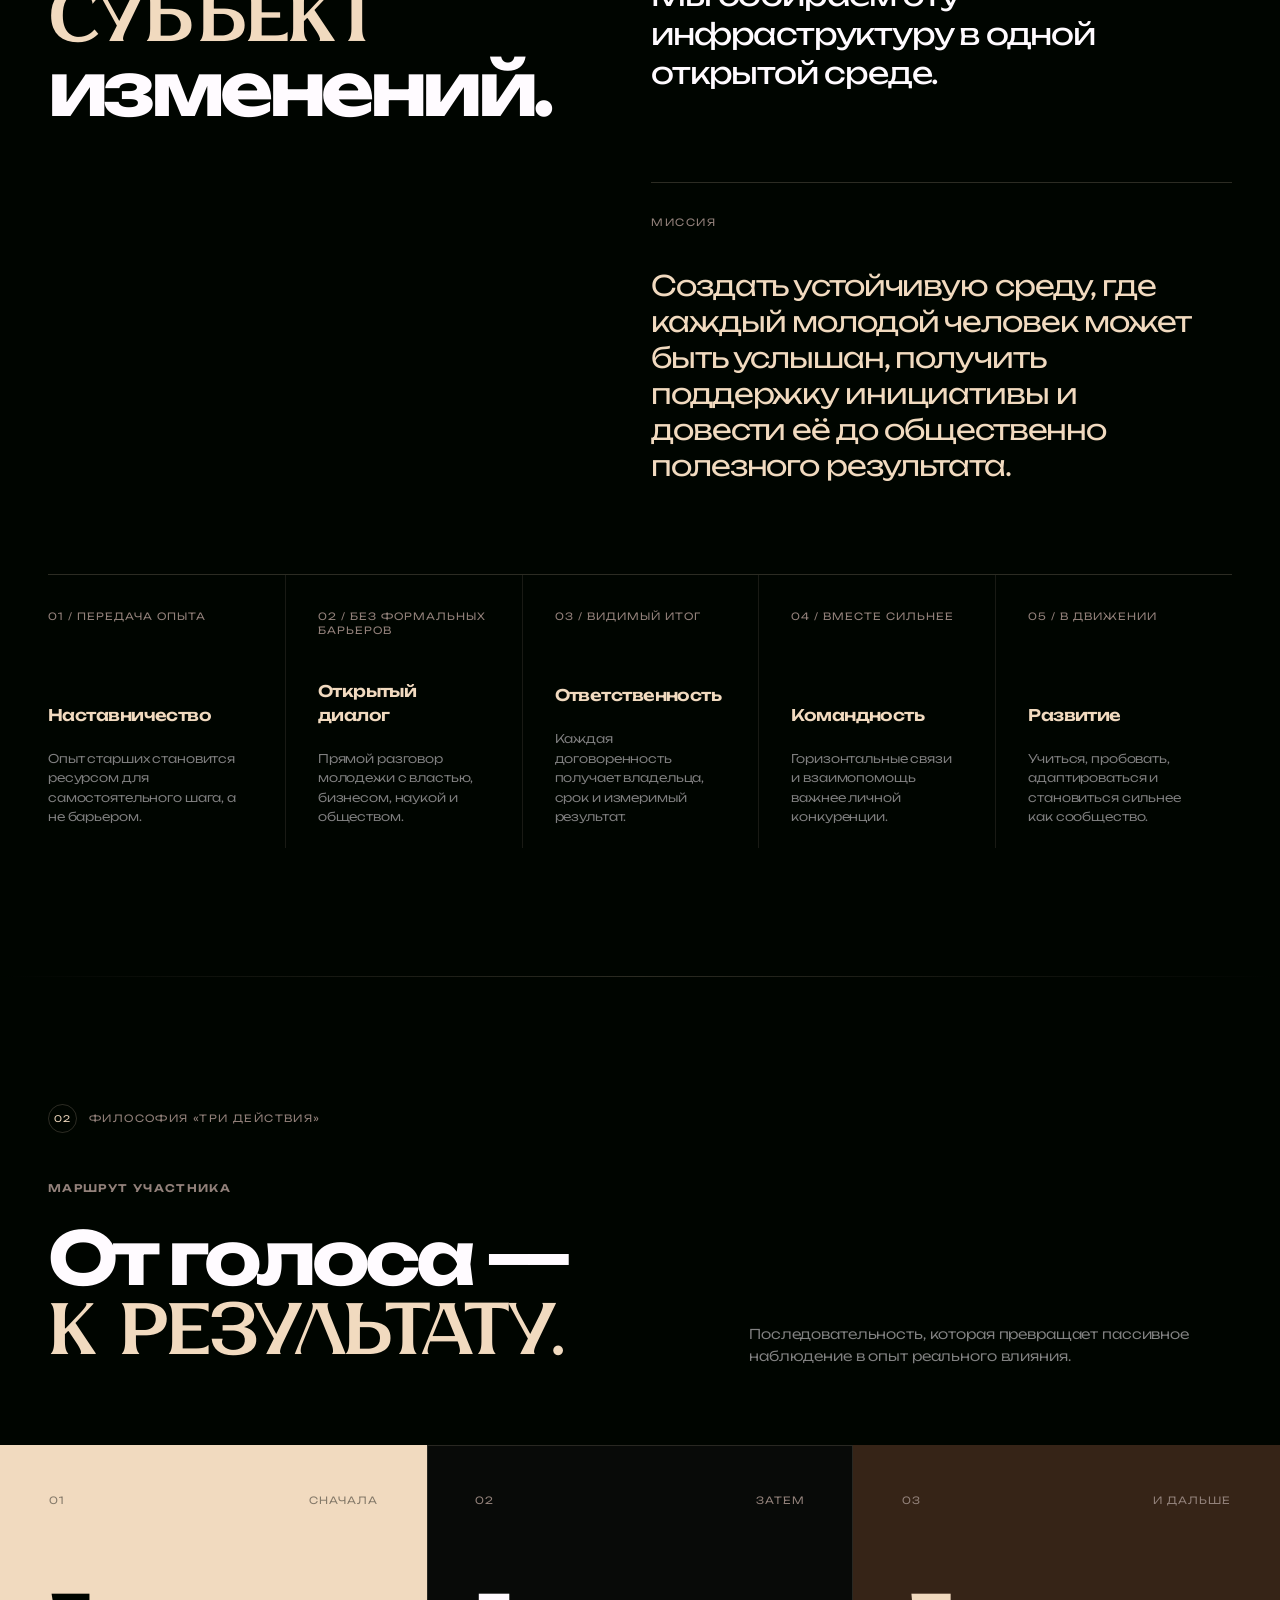
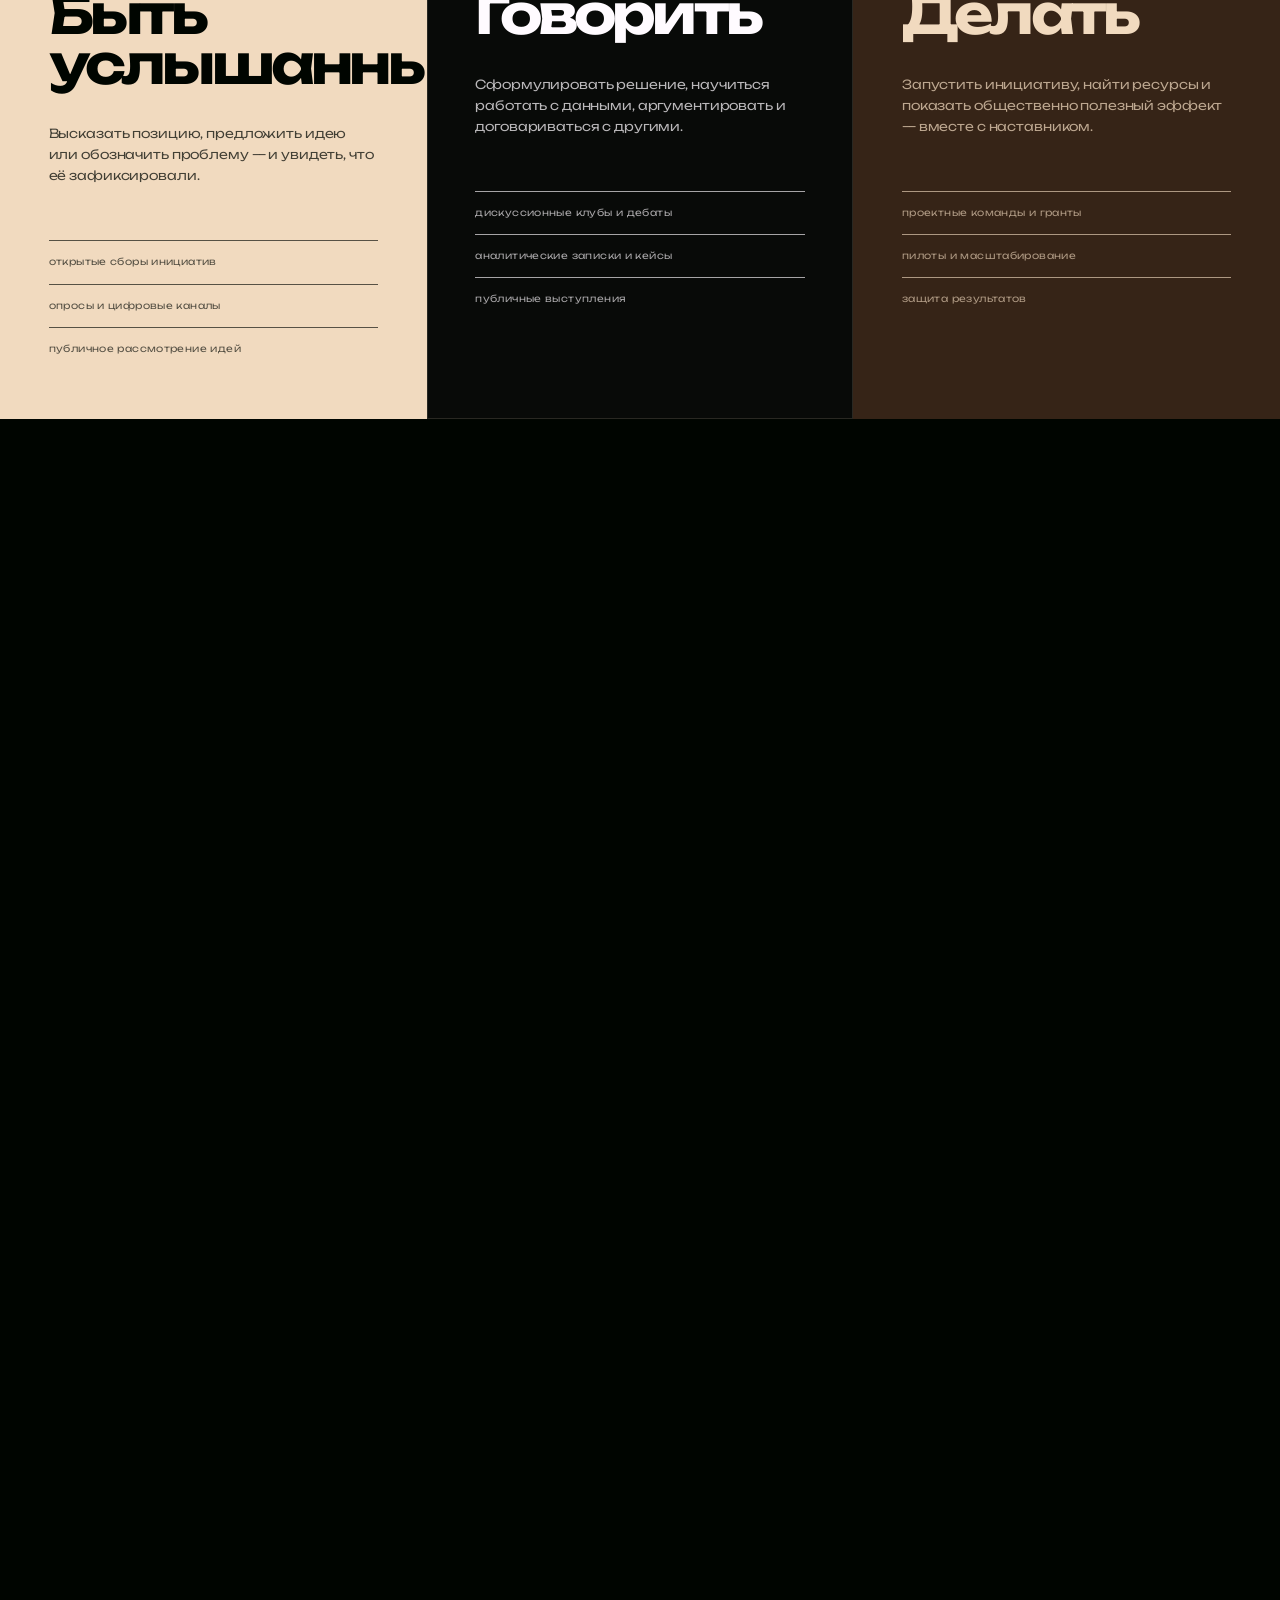
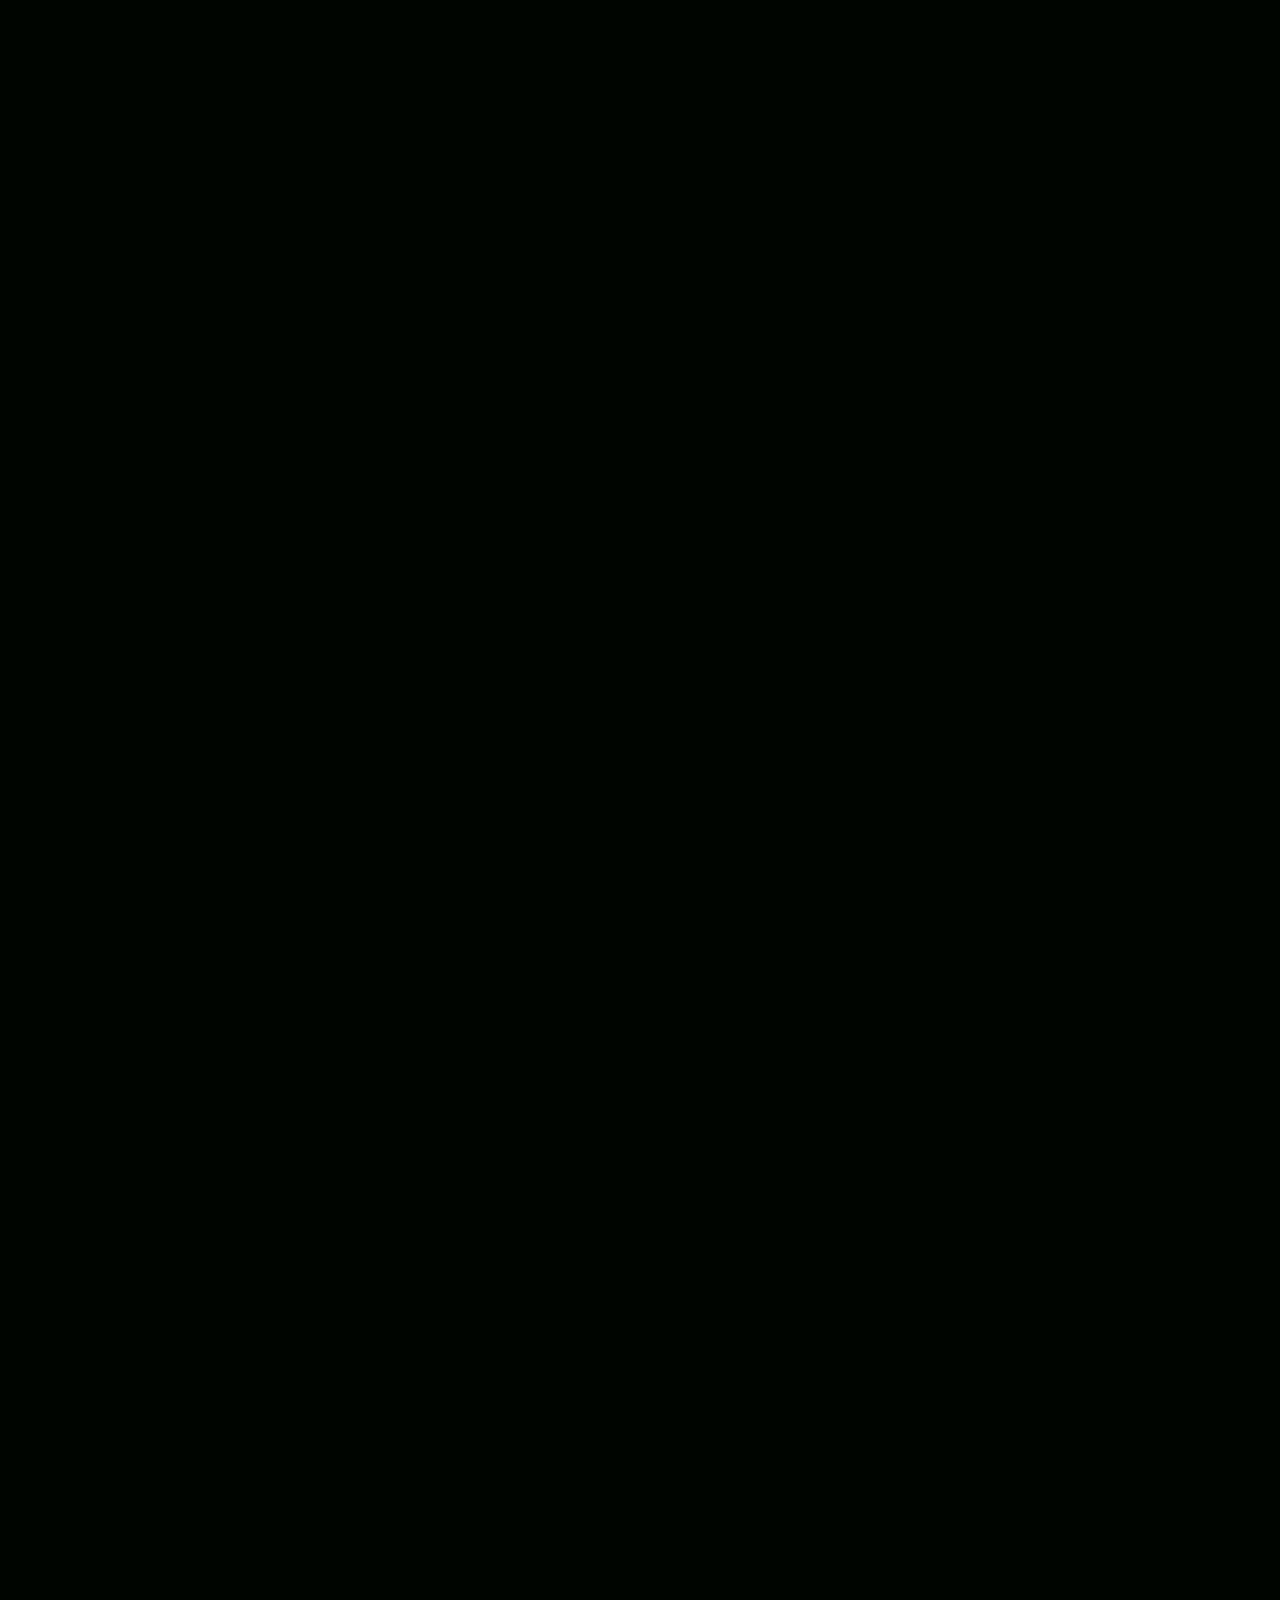
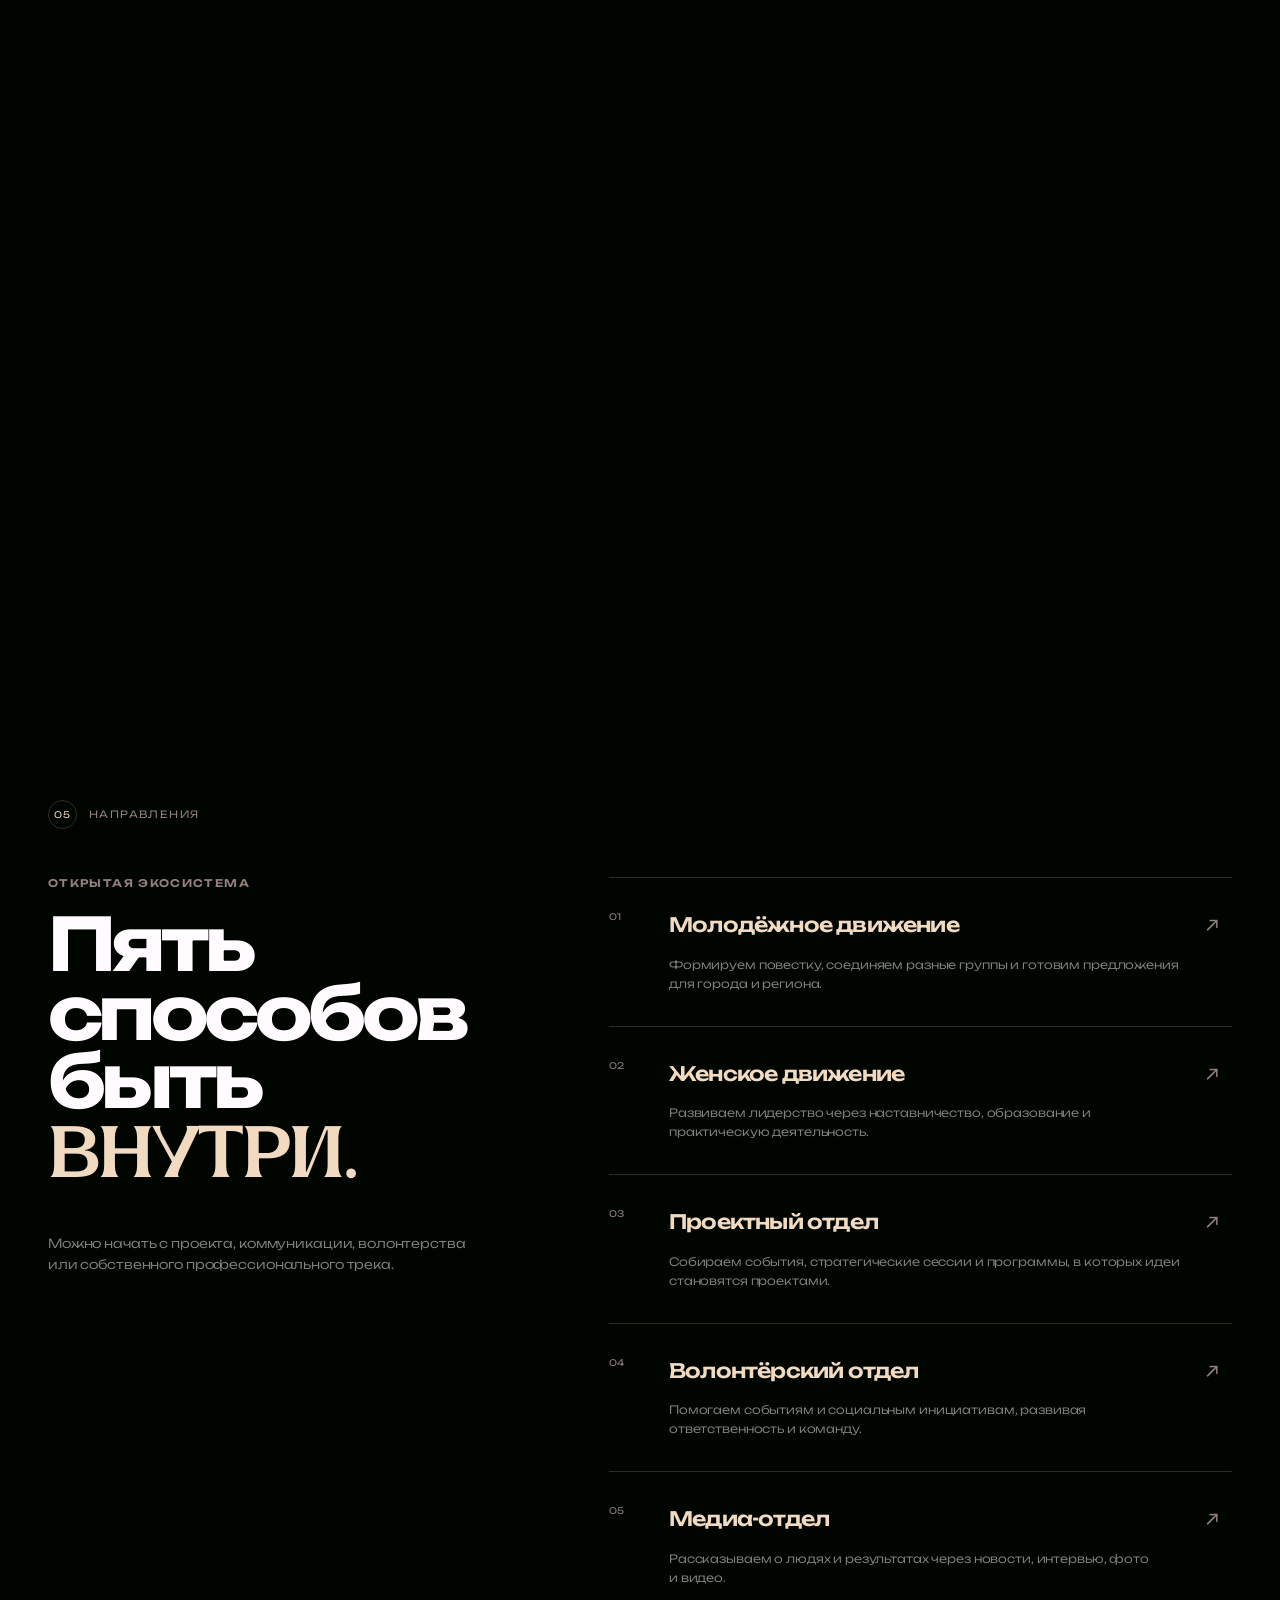
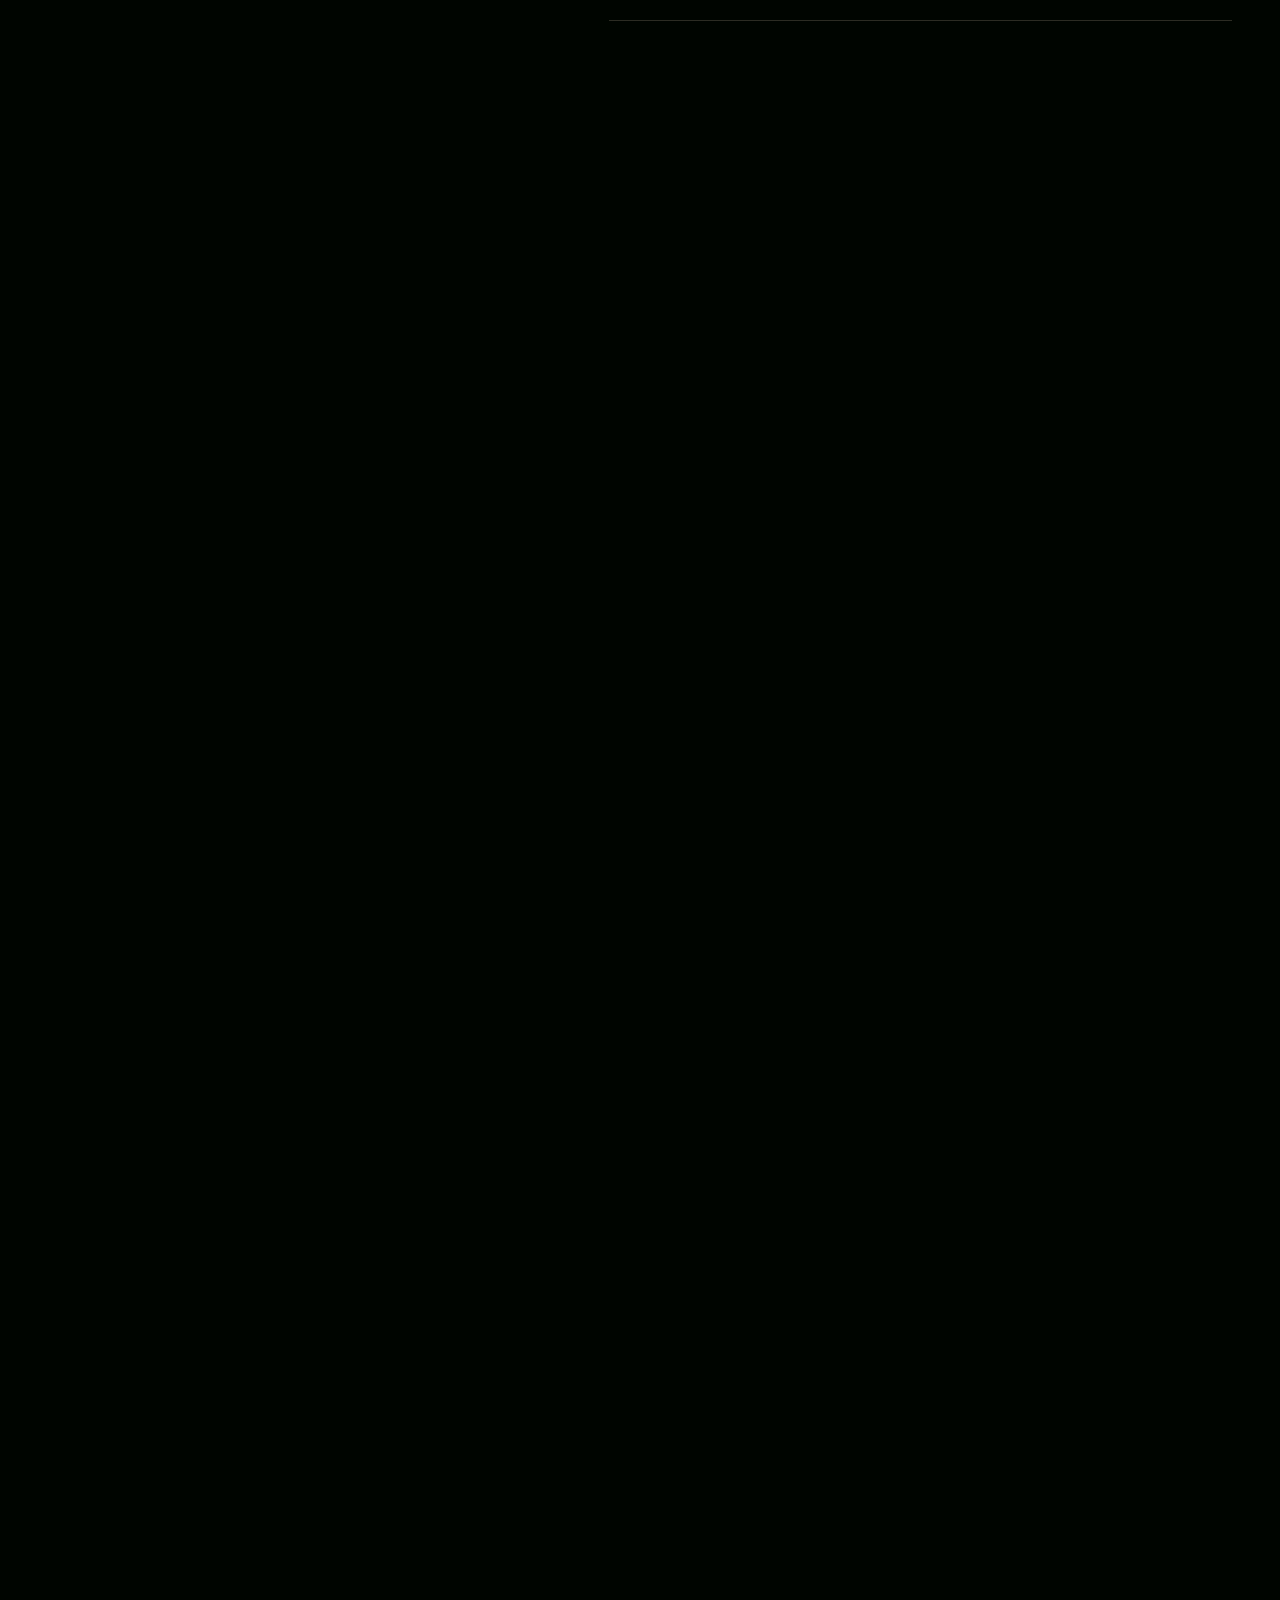
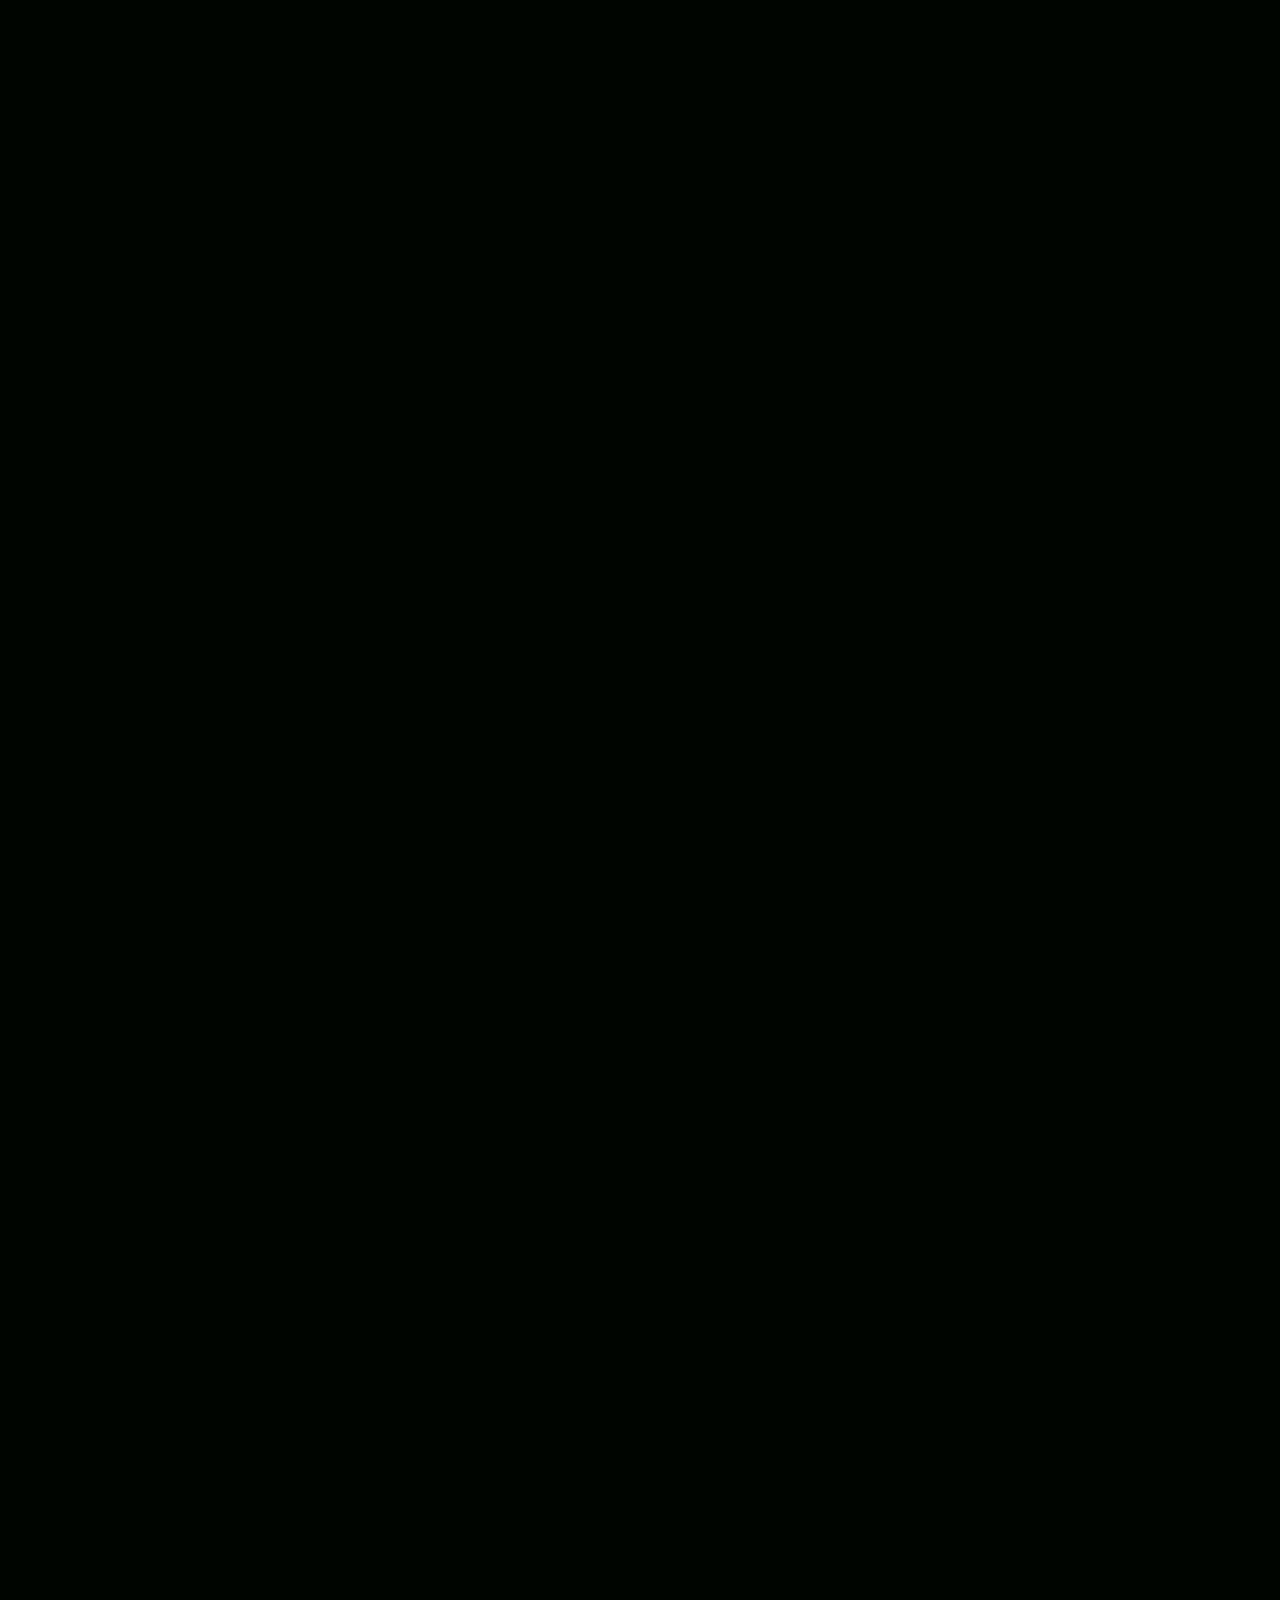
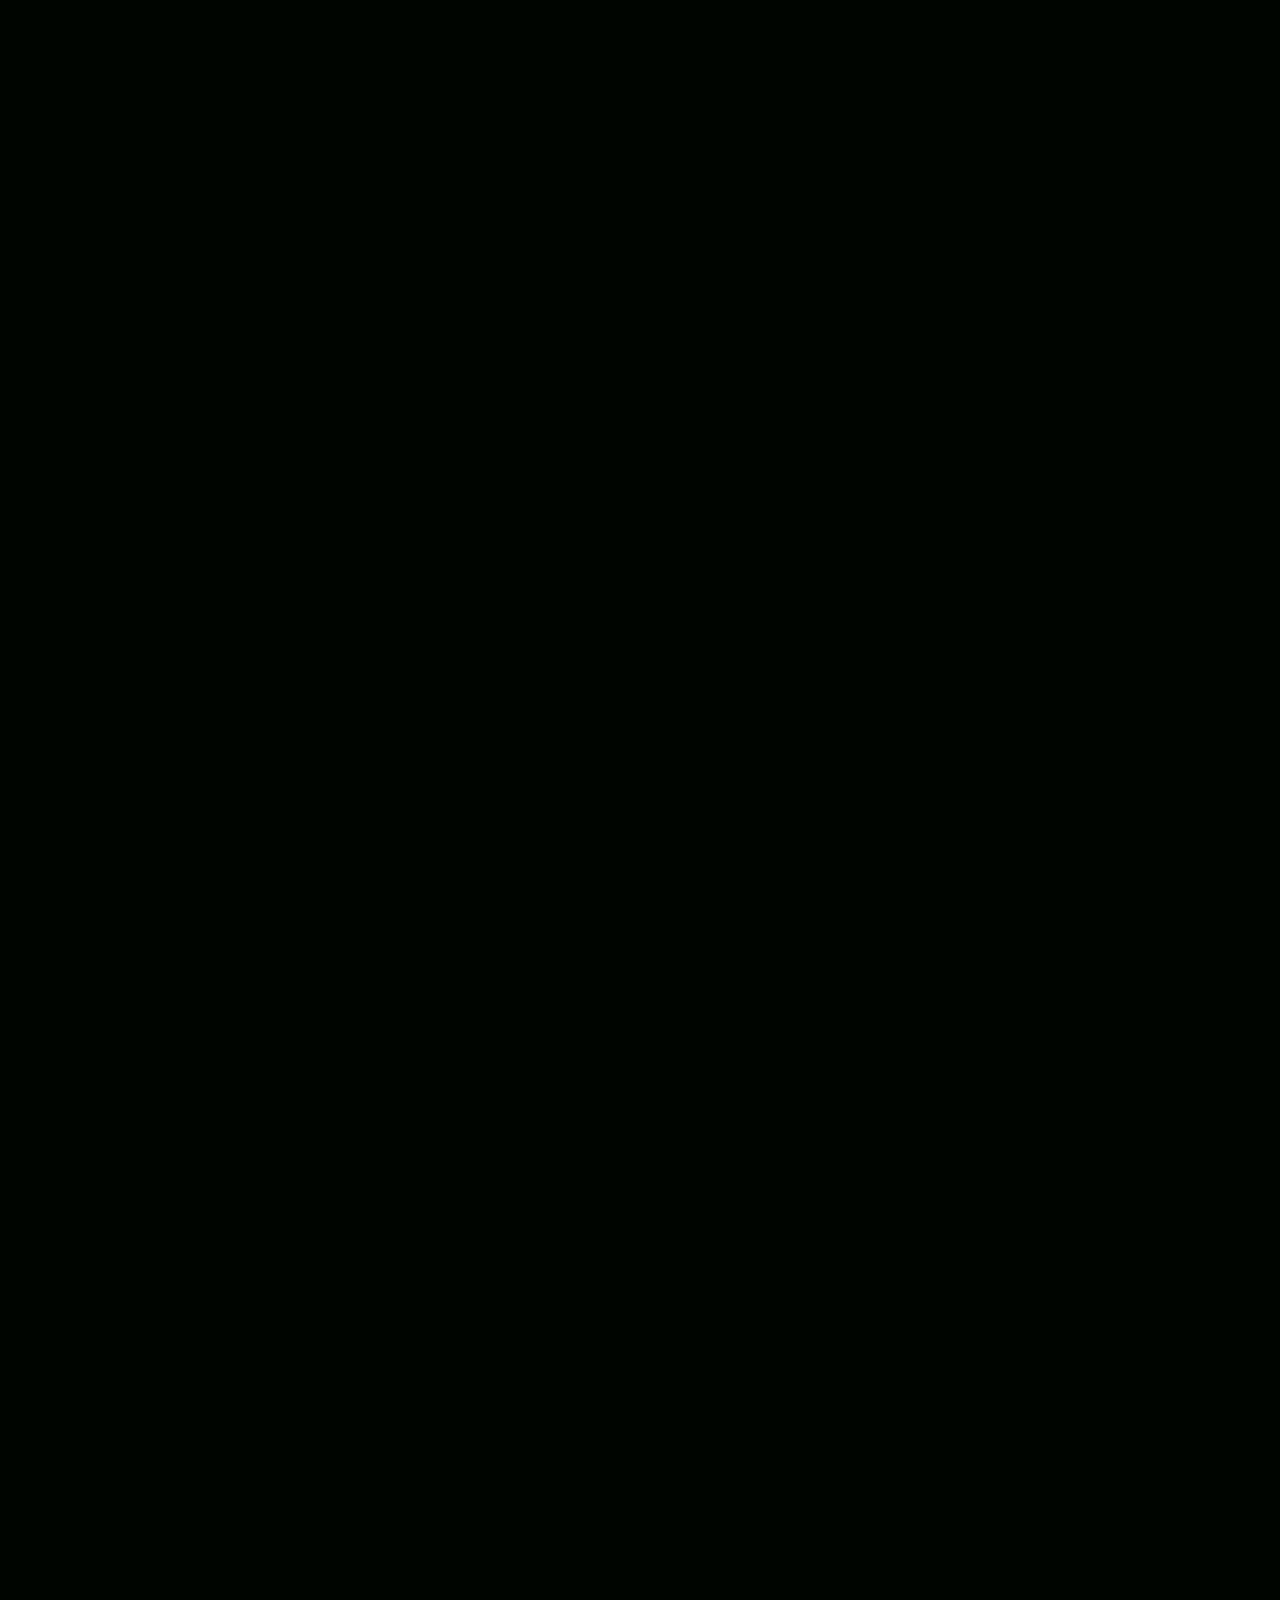
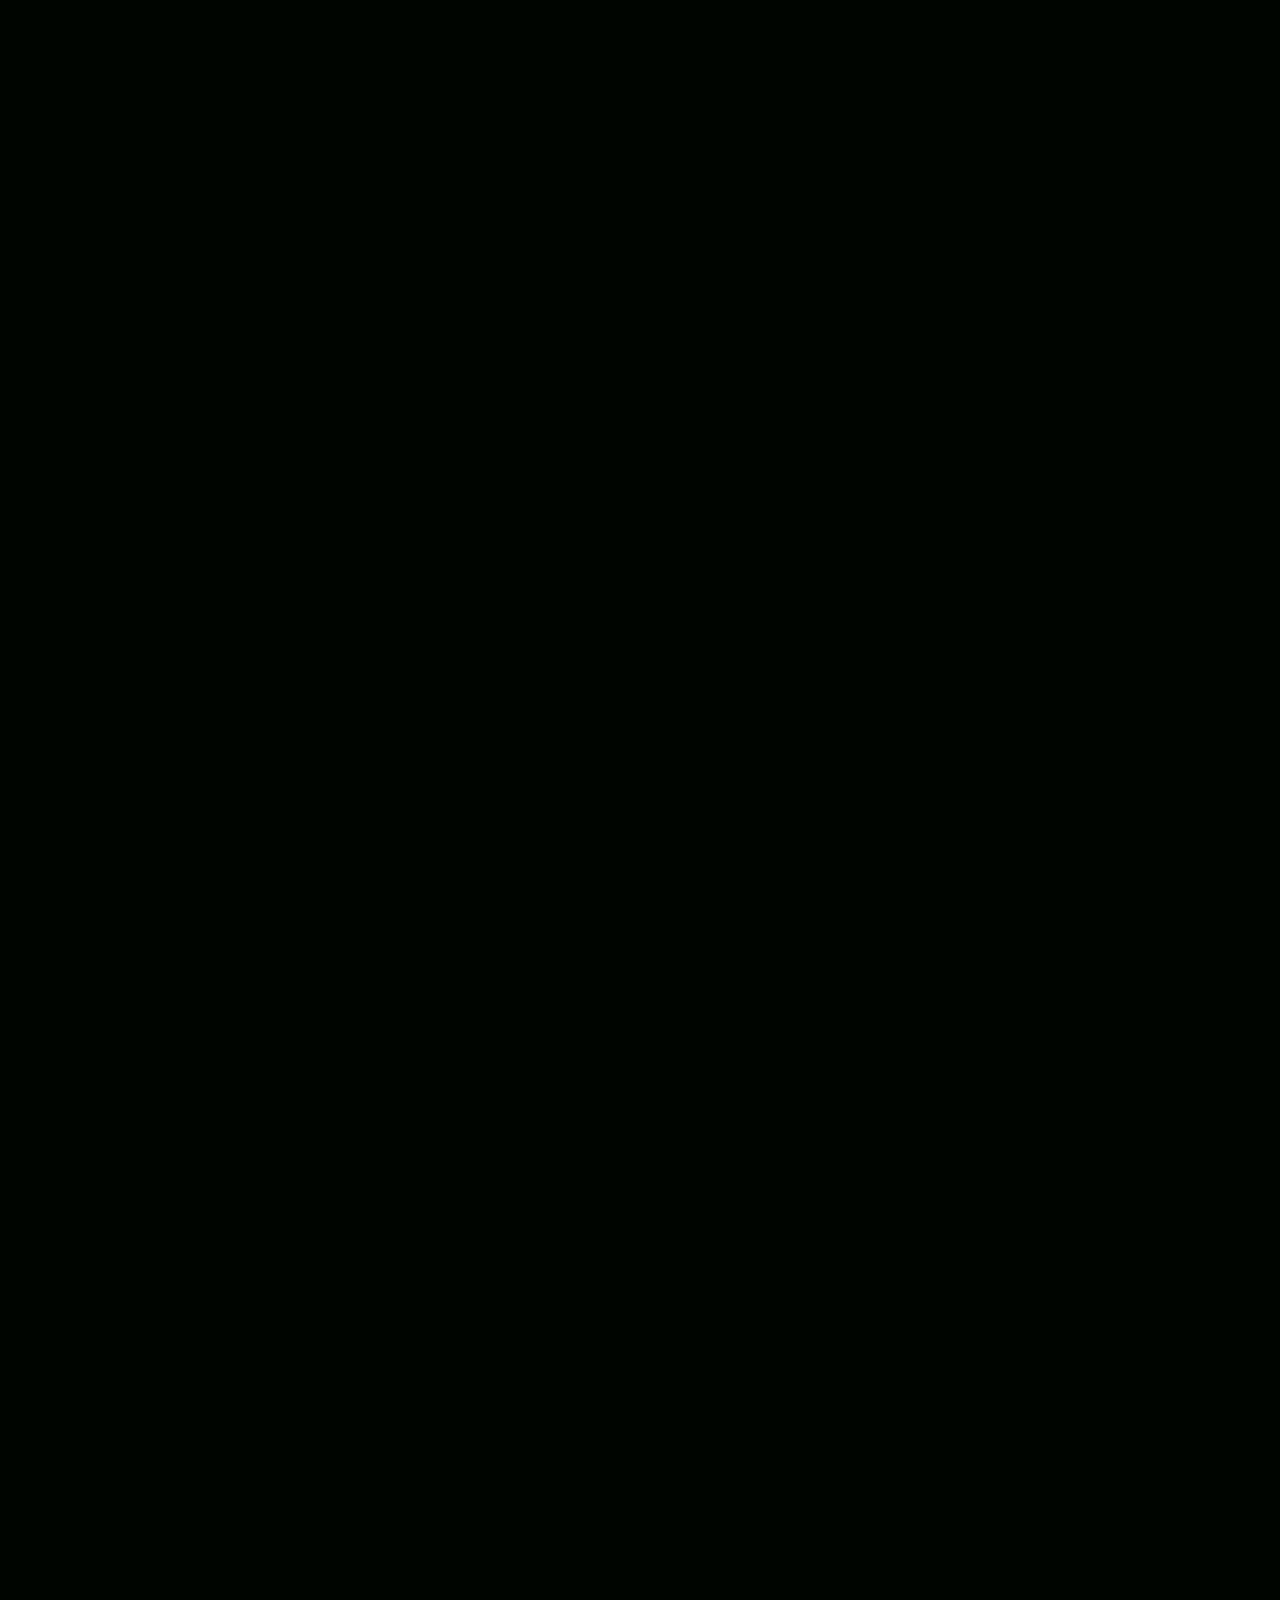
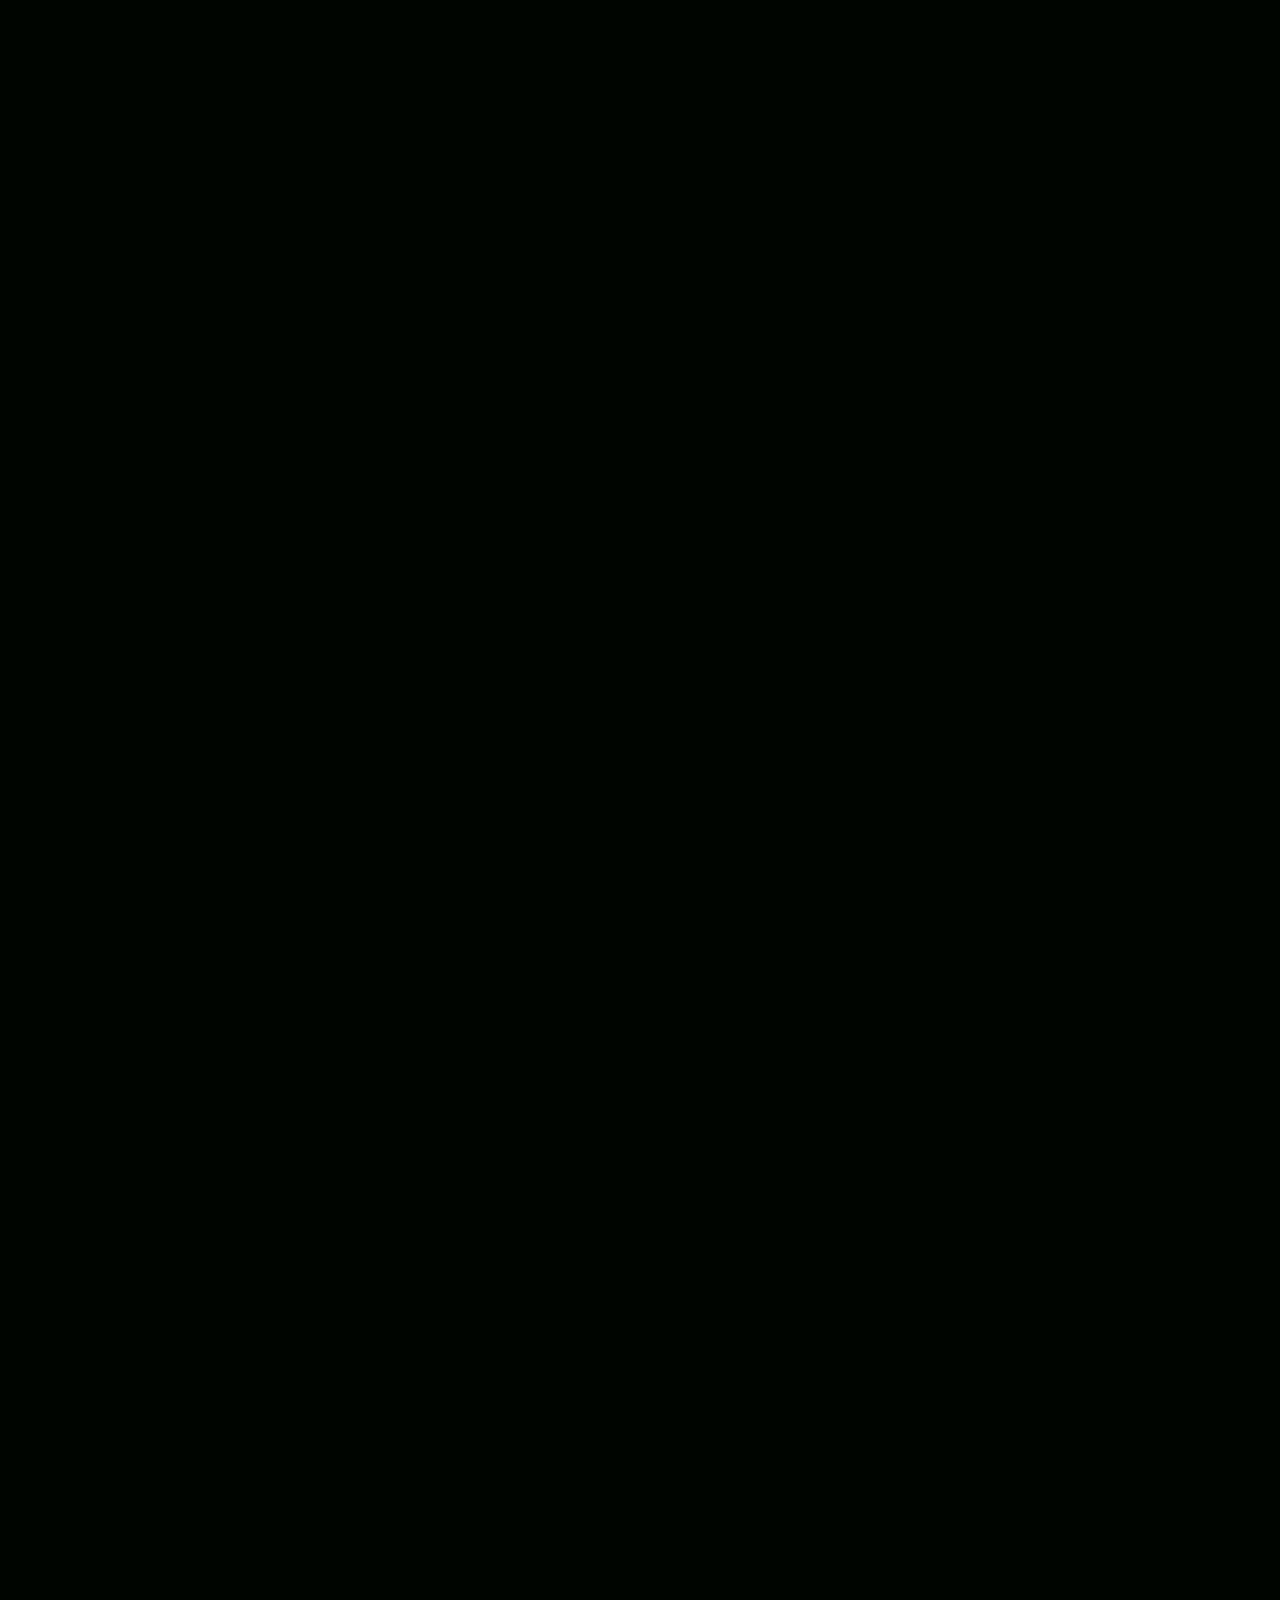
==== commit d2916c92: "Add files via upload" ====
--- a/site/index.html
+++ b/site/index.html
@@ -332,15 +332,7 @@
           <label><span>Какой результат хотите получить</span><textarea name="result" rows="4" required placeholder="Что должно измениться после реализации"></textarea></label>
           <button class="button button-primary proposal-submit" type="submit">Сформировать Word и скачать <span>↓</span></button>
           <p class="proposal-privacy">Word-файл создаётся только в вашем браузере и автоматически скачивается на устройство. Данные никуда не отправляются.</p>
-          <aside class="proposal-law" role="note" aria-label="Информация о персональных данных">
-            <span class="proposal-law-badge" aria-hidden="true">152-ФЗ</span>
-            <div class="proposal-law-copy">
-              <strong>Персональные данные и их защита</strong>
-              <p>Имя и контакт, введённые в этой форме, обрабатываются локально на вашем устройстве только для формирования файла заявки. Сайт не отправляет эти сведения на сервер и не хранит их.</p>
-              <p>Если вы самостоятельно отправите сформированный файл через VK, мессенджер, электронную почту или другим способом, персональные данные будут переданы выбранному вами сервису и получателю. При последующей обработке персональных данных применяются требования Федерального закона от 27.07.2006 № 152-ФЗ «О персональных данных».</p>
-              <a href="https://ips.pravo.gov.ru/api/ips/legislation/document?baseid=None&amp;hash=98490812b3409e2a8d78a11ca9010f434ea3d9250a11dbbdb78690cd5551bdd6" target="_blank" rel="noopener noreferrer">Официальный текст 152-ФЗ <span aria-hidden="true">↗</span></a>
-            </div>
-          </aside>
+          <p class="proposal-privacy proposal-law-inline" role="note"><strong>152-ФЗ.</strong> Имя и контакт используются только локально на вашем устройстве для формирования Word-файла и не отправляются на сервер. Если вы самостоятельно пересылаете документ через VK, мессенджер или почту, данные передаются выбранному сервису и получателю. <a href="https://ips.pravo.gov.ru/api/ips/legislation/document?baseid=None&amp;hash=98490812b3409e2a8d78a11ca9010f434ea3d9250a11dbbdb78690cd5551bdd6" target="_blank" rel="noopener noreferrer">Федеральный закон № 152-ФЗ «О персональных данных» <span aria-hidden="true">↗</span></a></p>
         </form>
       </div>
       <div class="proposal-output" id="proposalOutput" role="status" aria-live="polite" aria-atomic="true" hidden>
@@ -392,7 +384,6 @@
       <a class="back-top" href="#top">Наверх ↑</a>
     </div>
   </footer>
-  <script src="proposal-docx.js" defer></script>
-  <script src="app.js" defer></script>
+  <script src="app.js?v=20260905-word-real" defer></script>
 </body>
 </html>
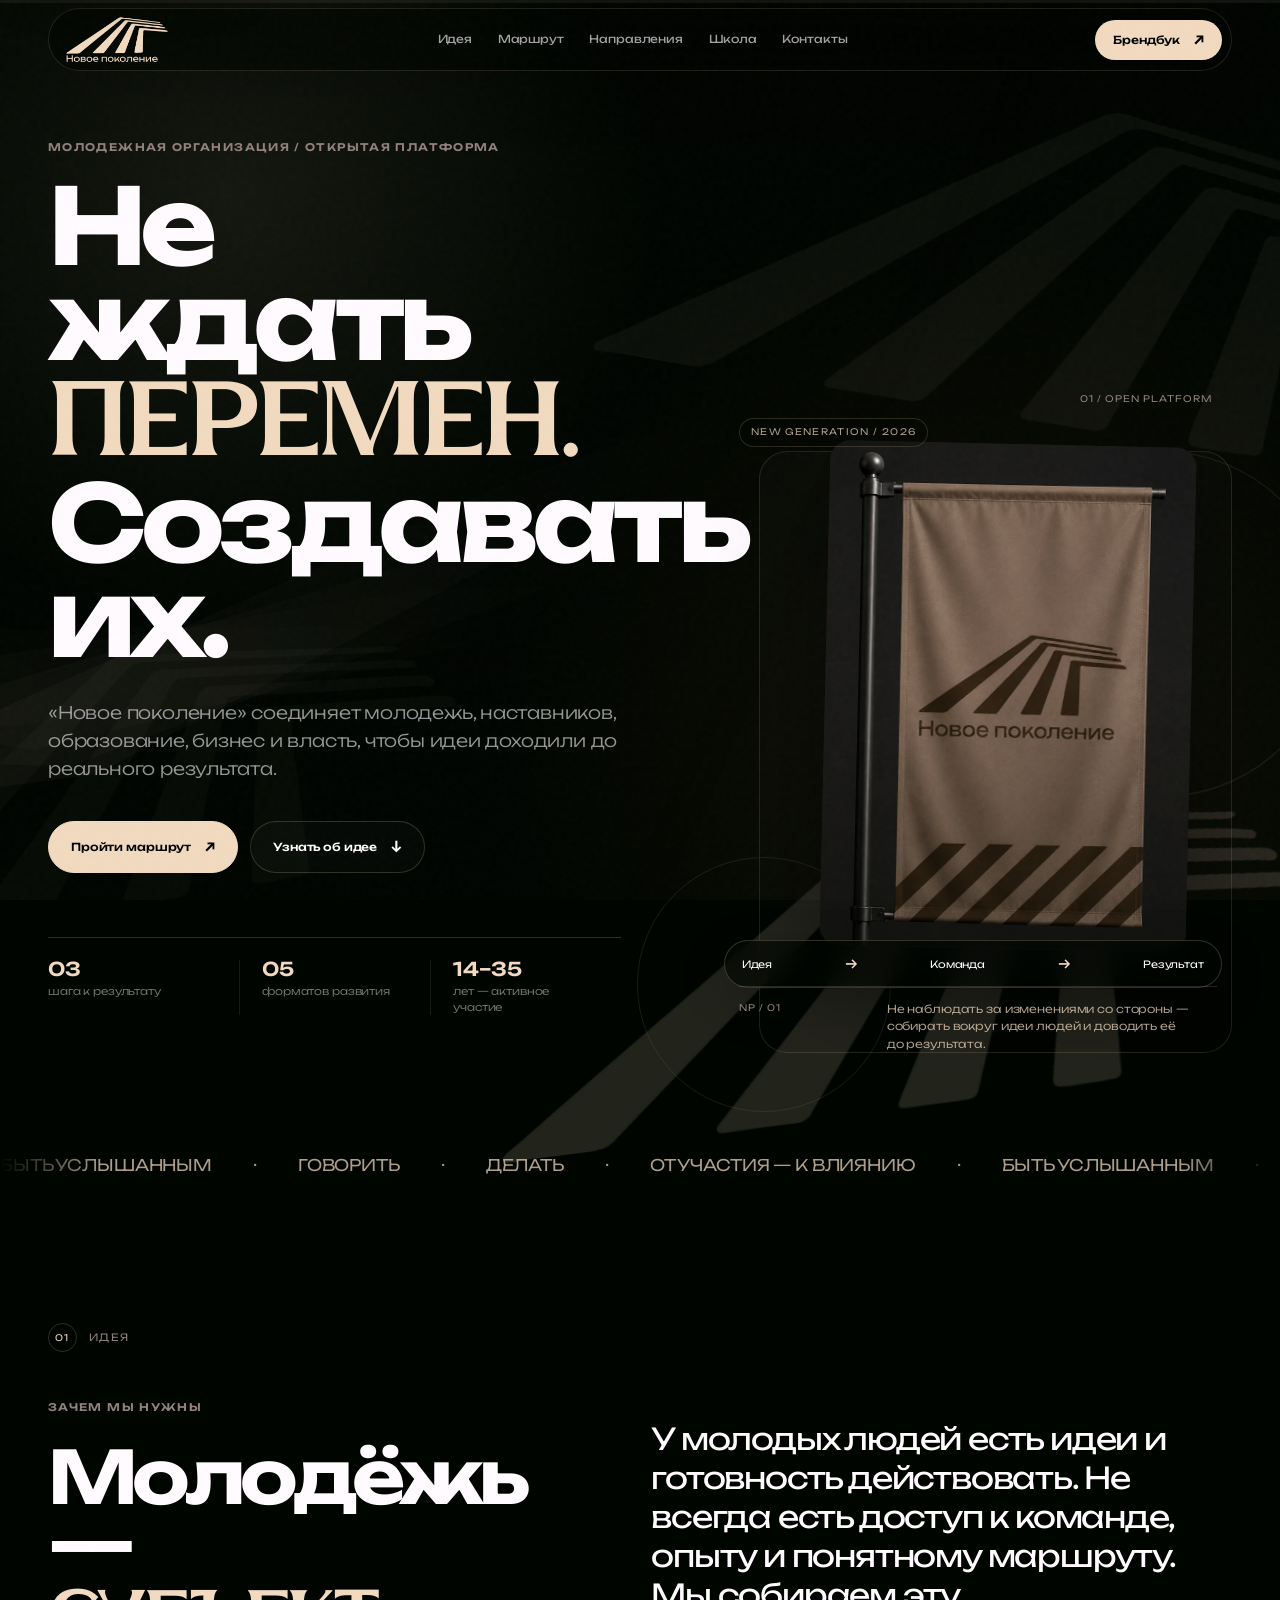
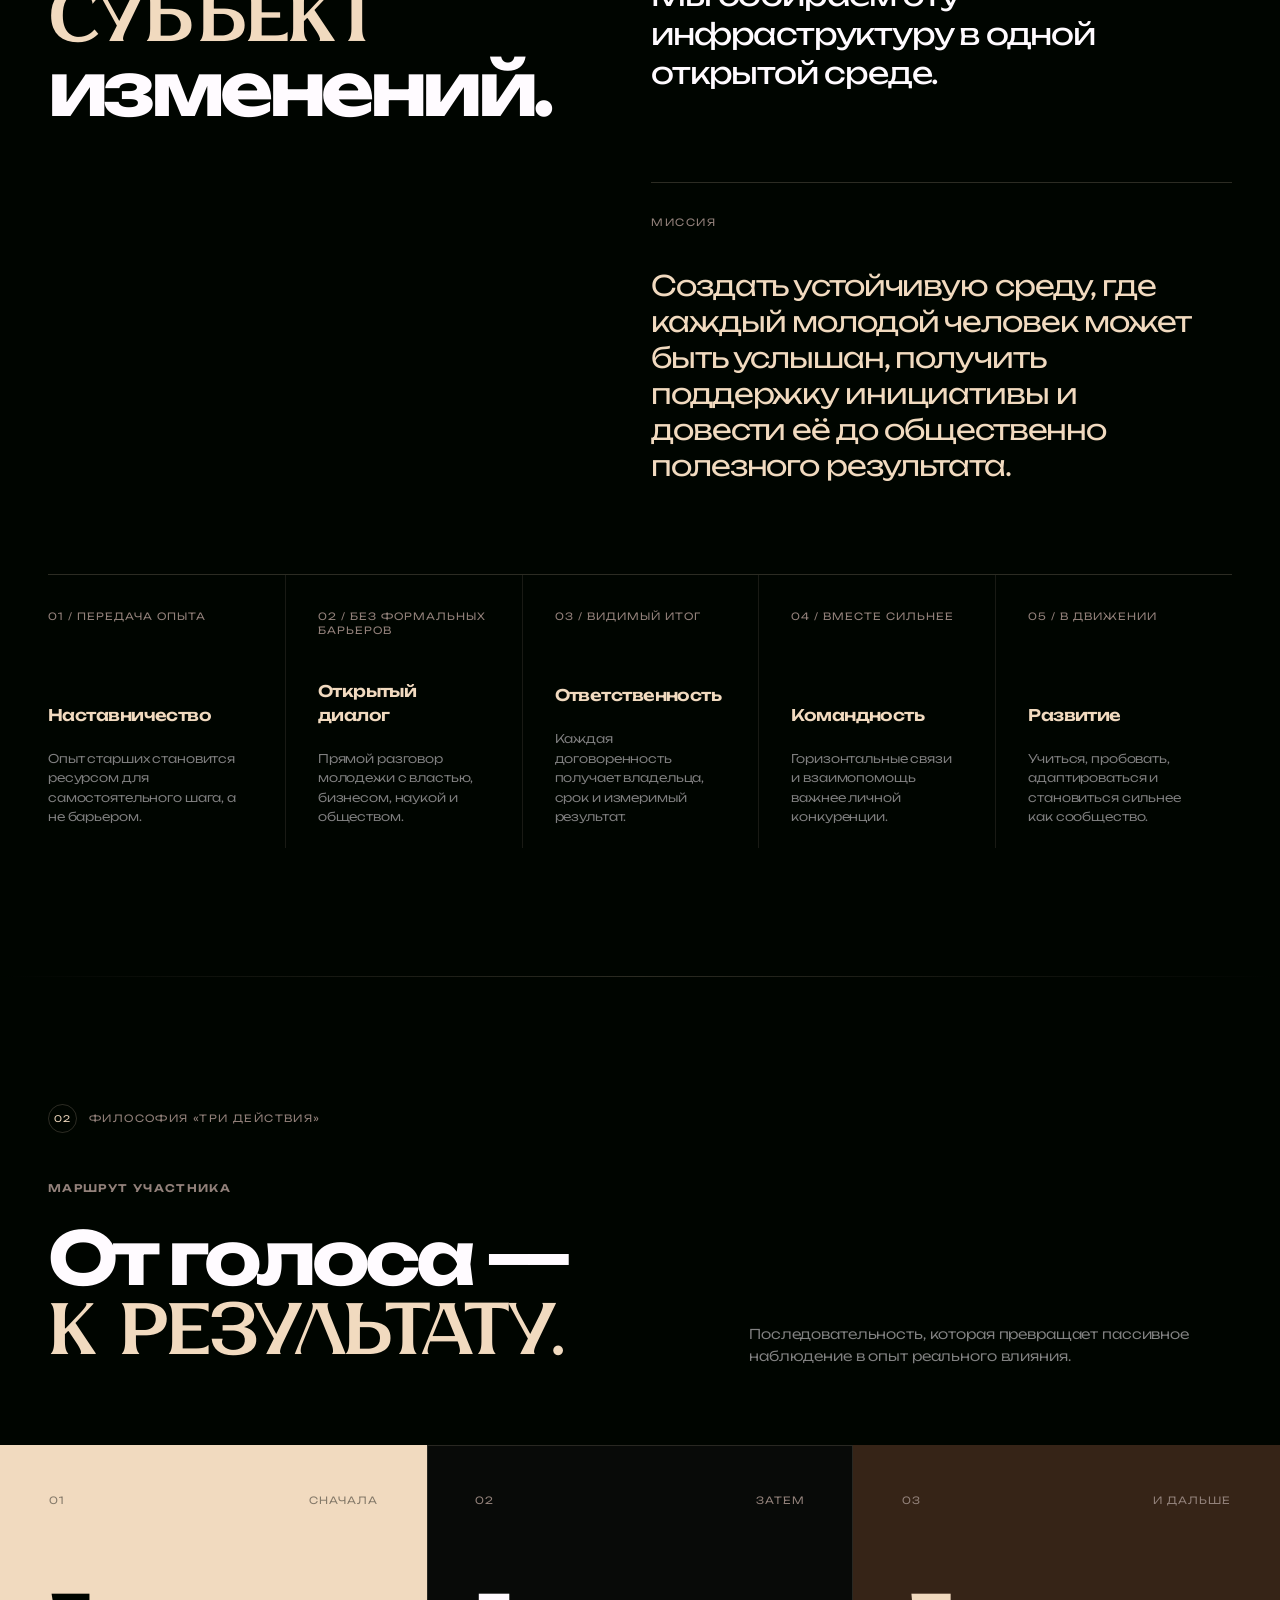
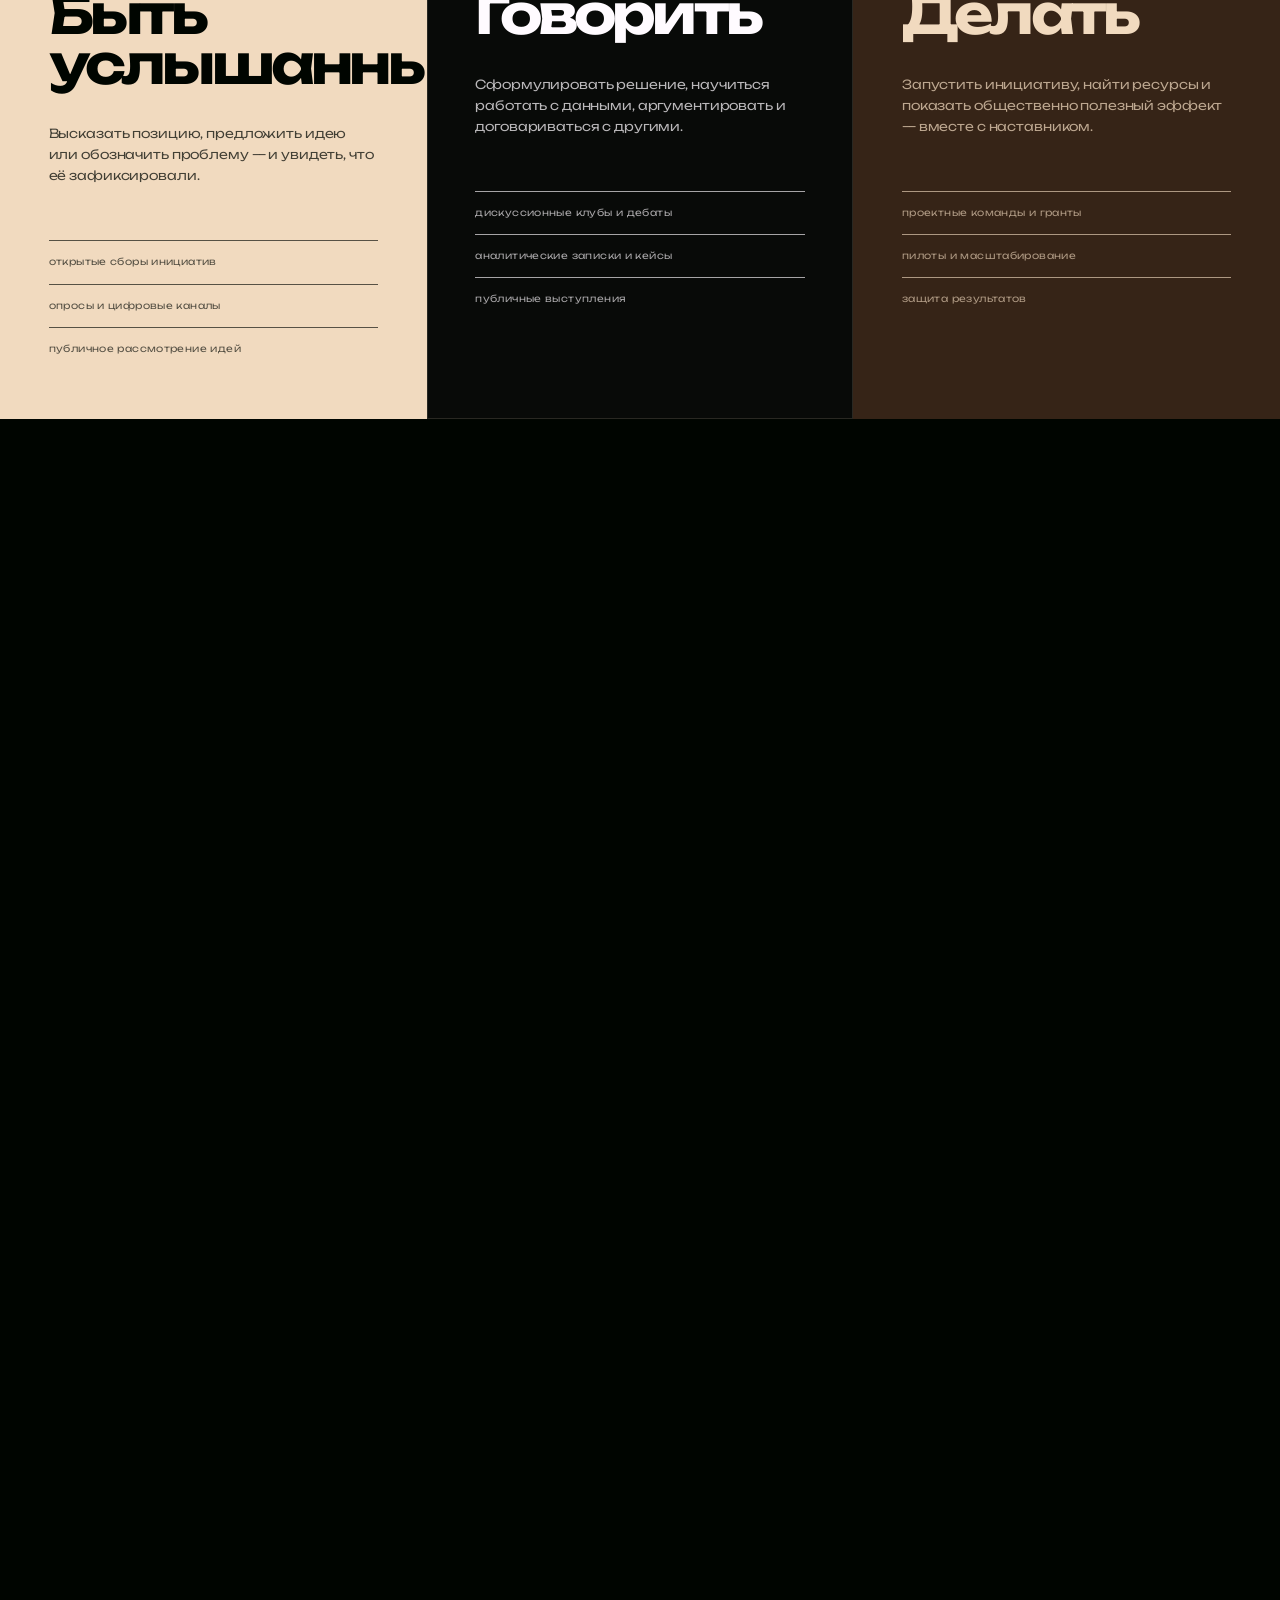
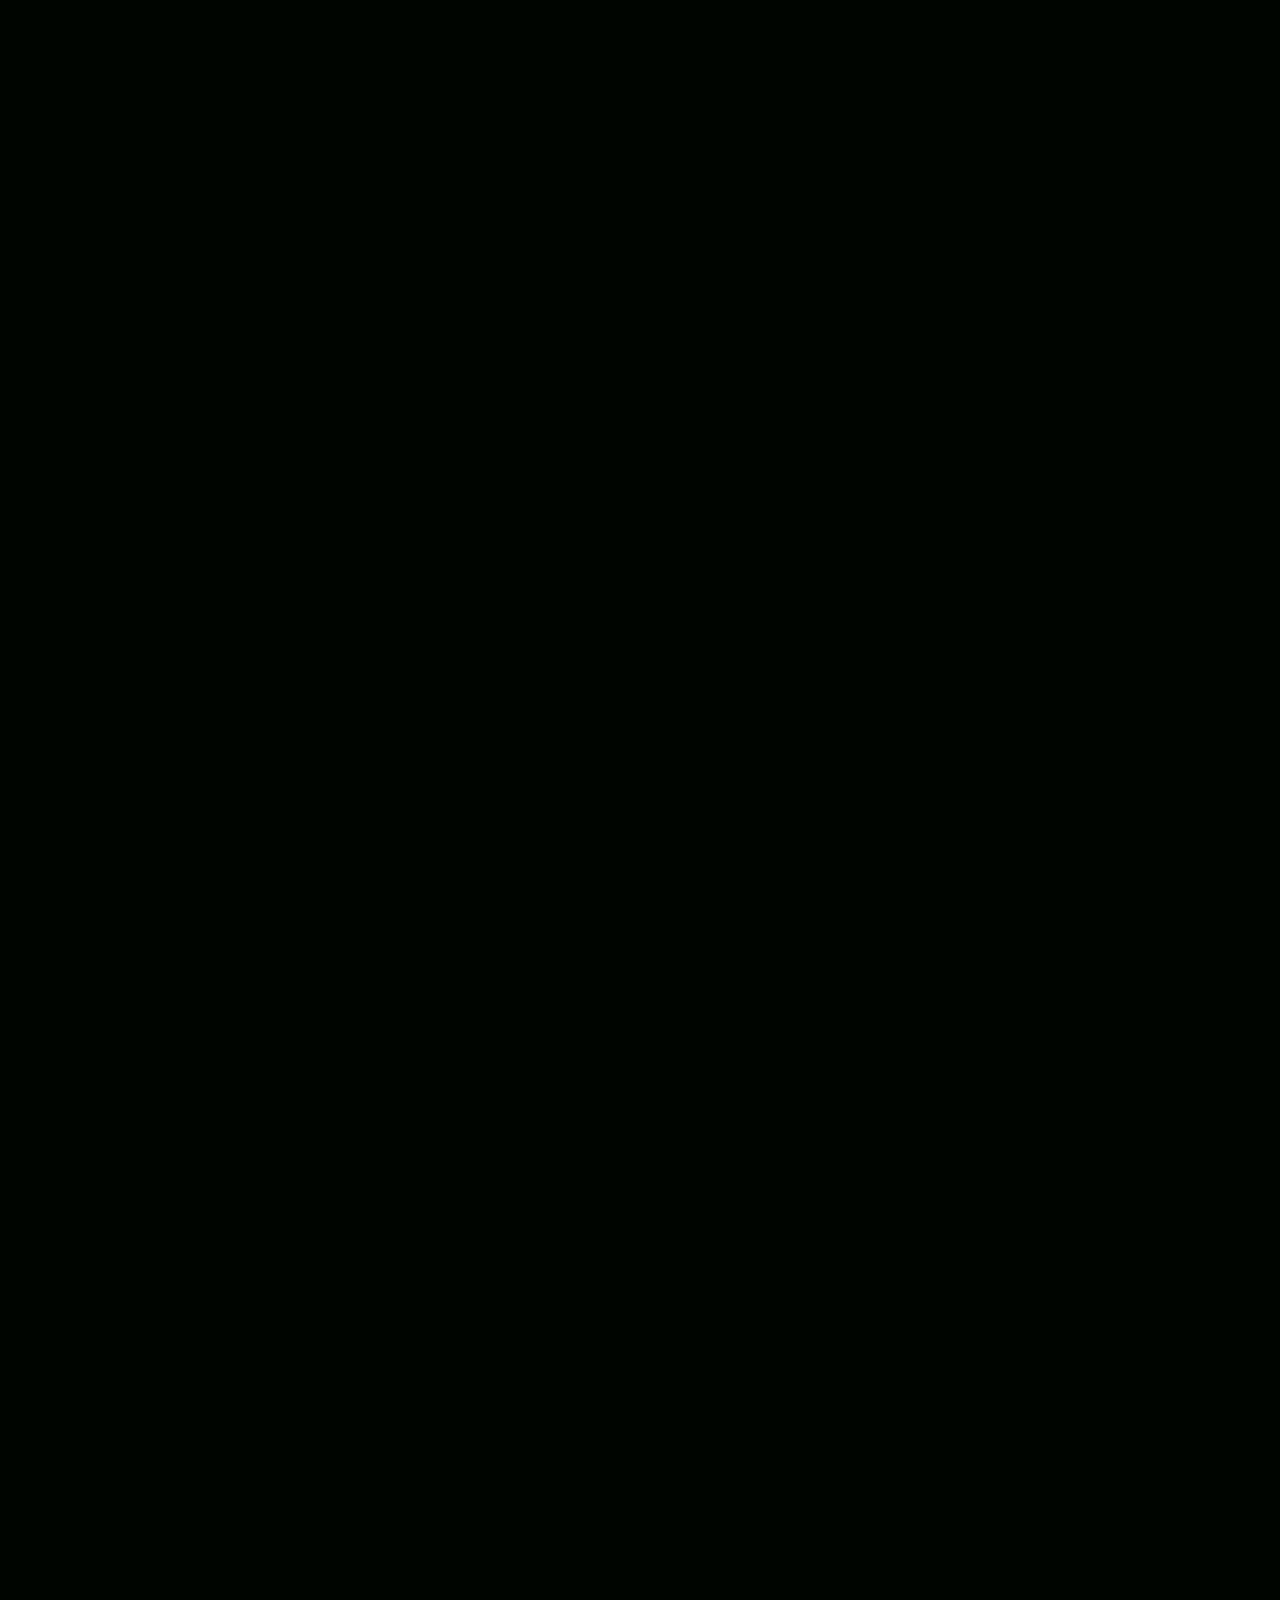
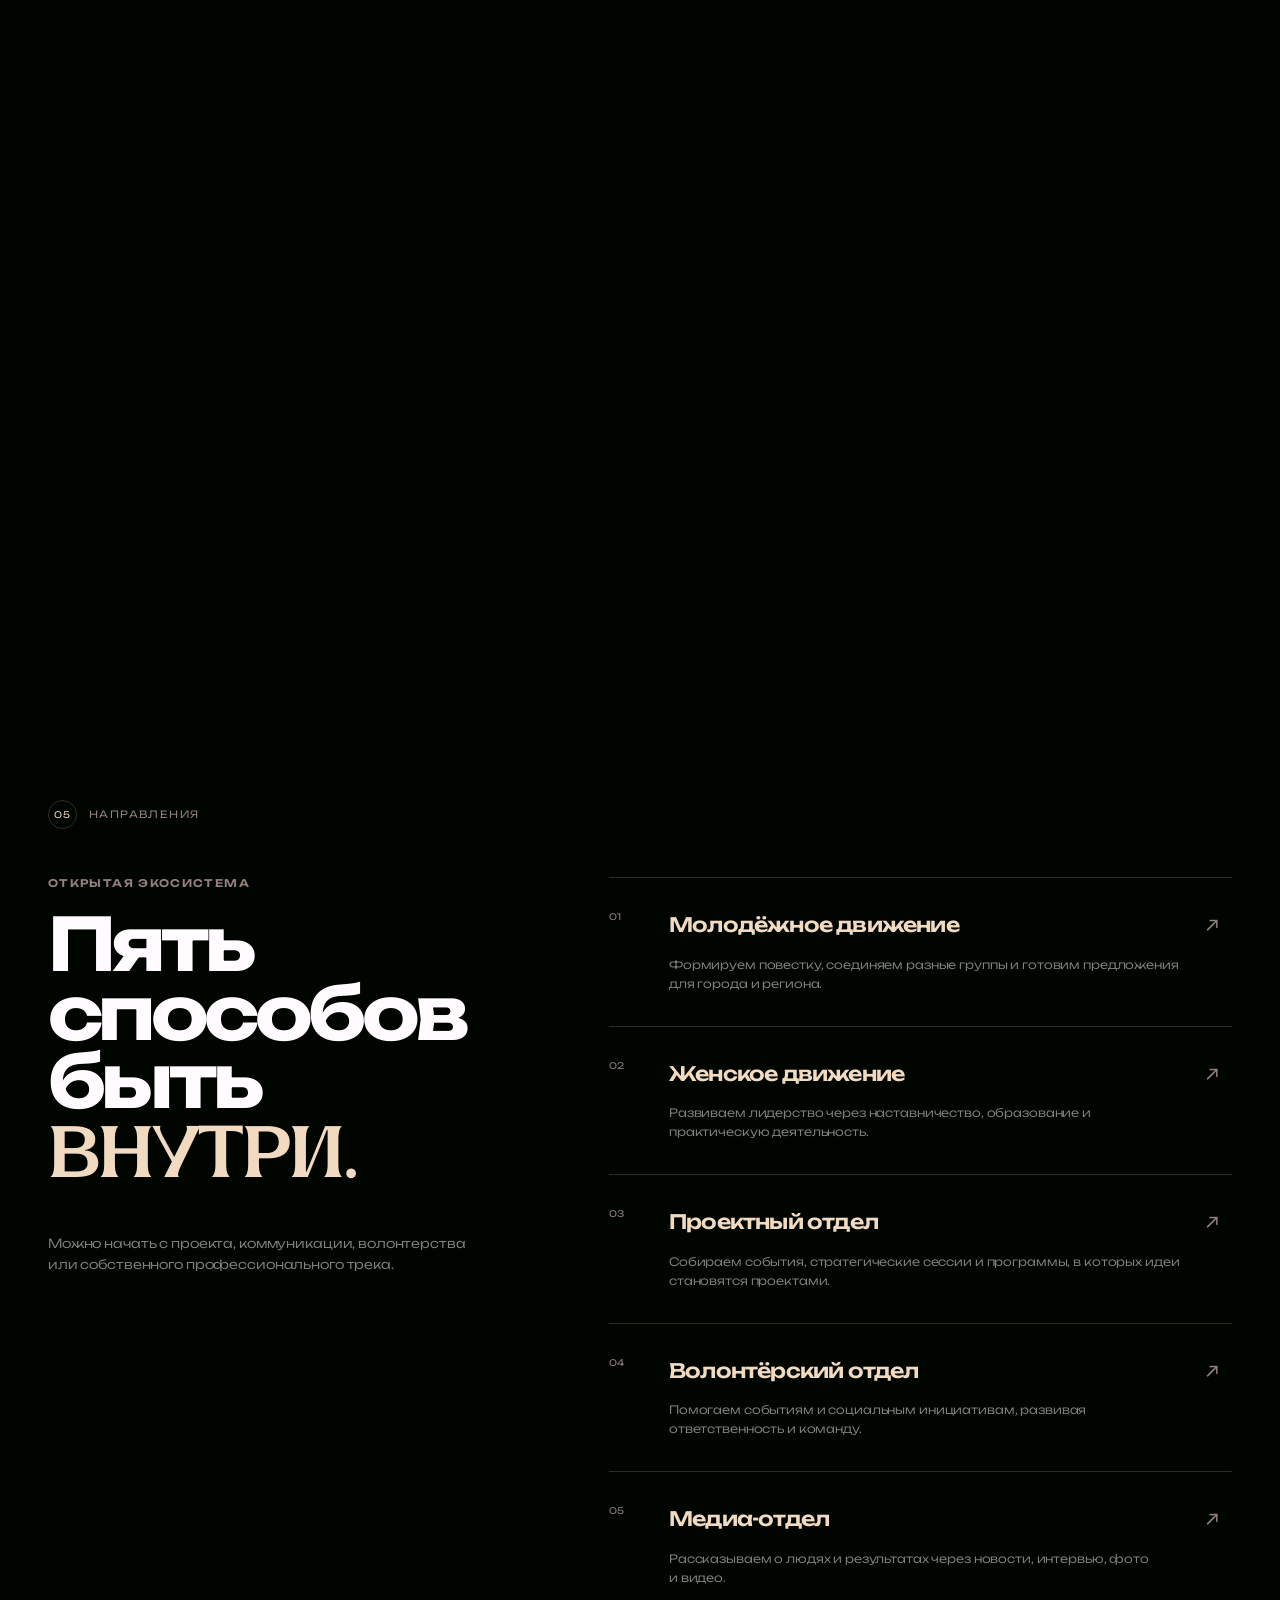
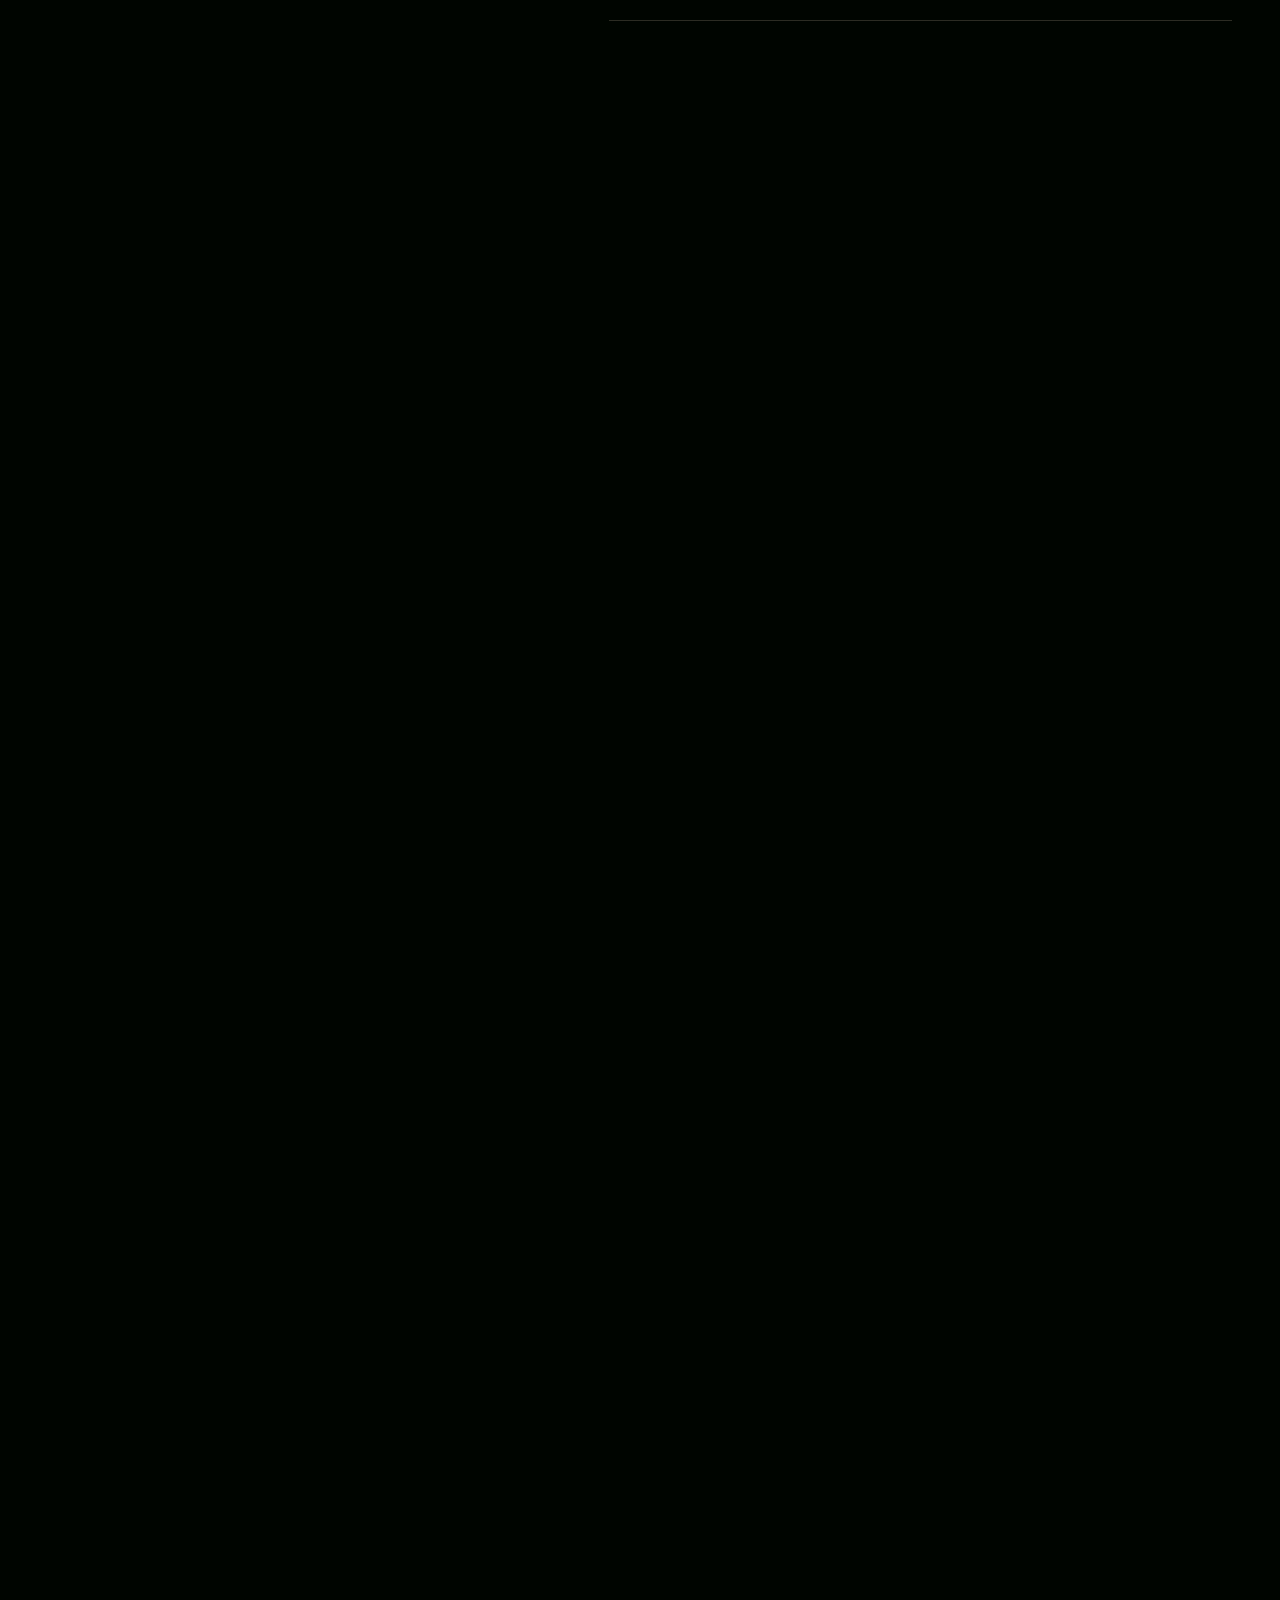
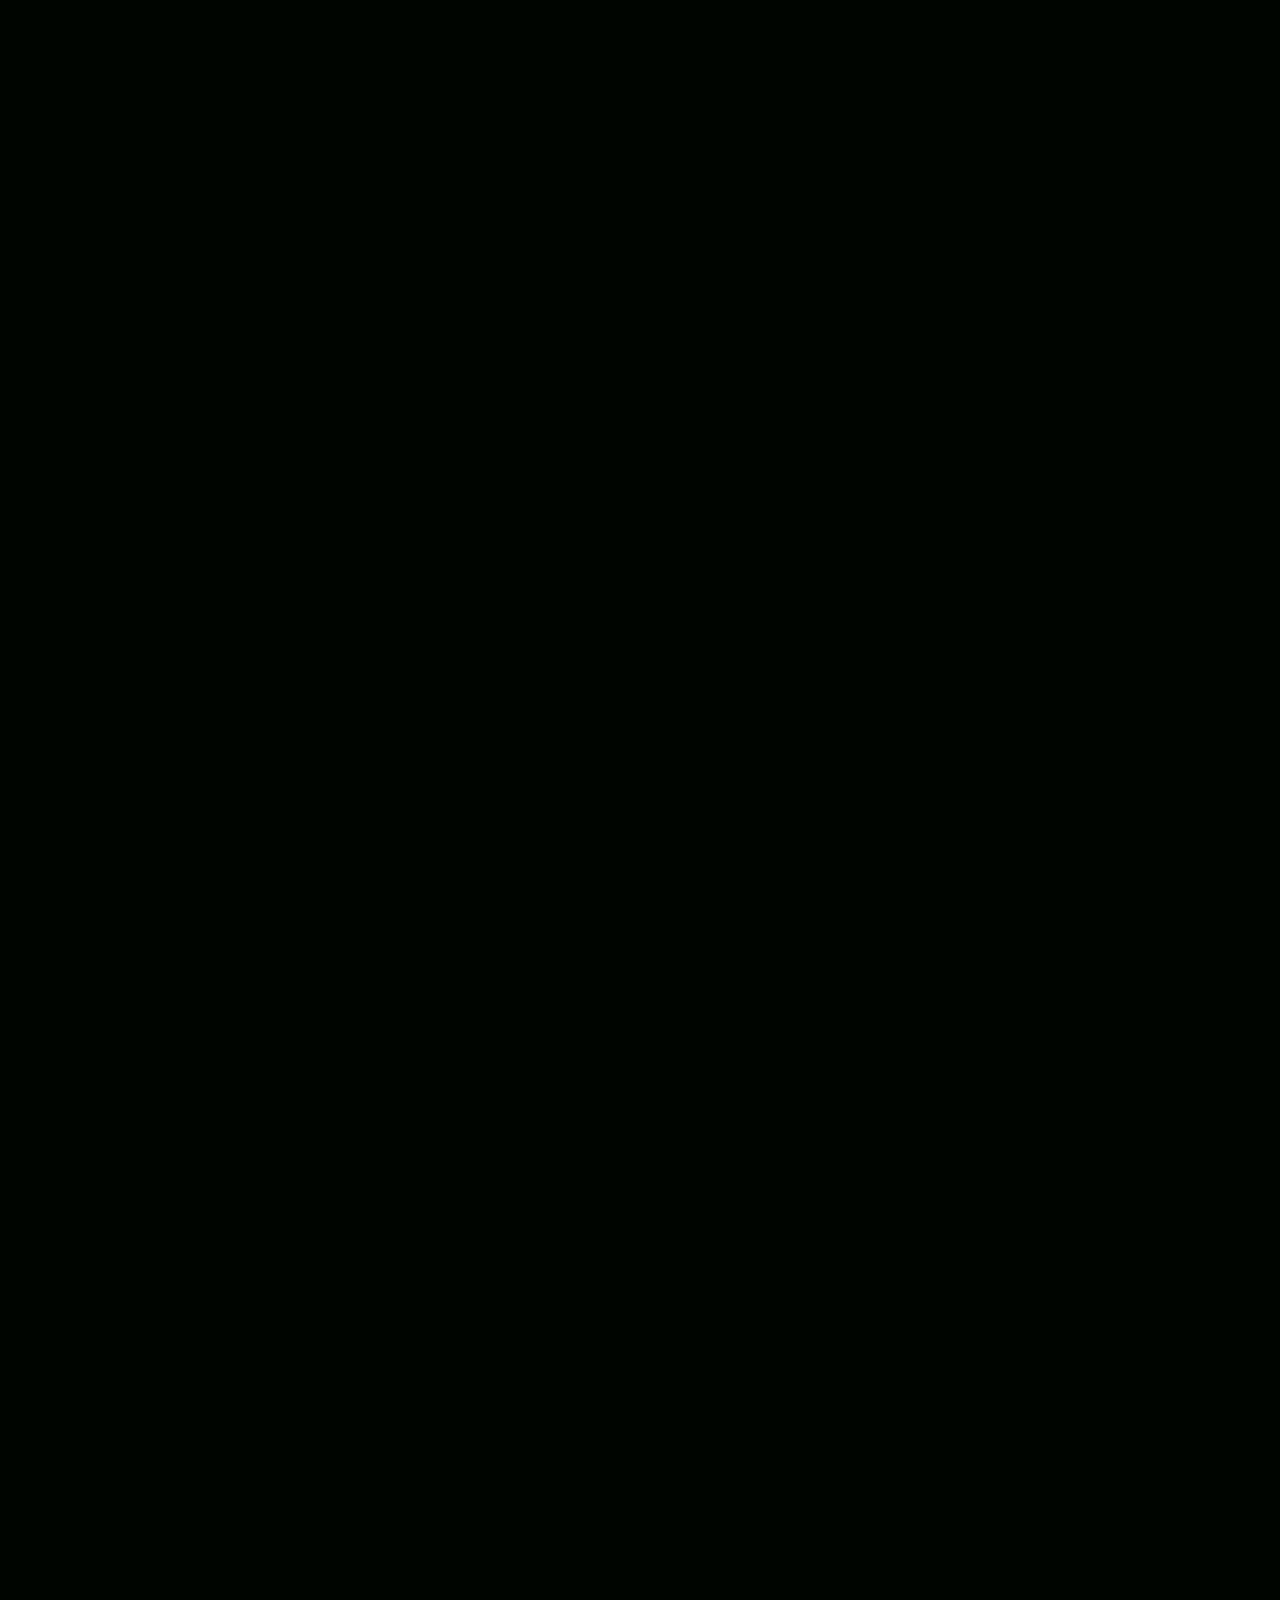
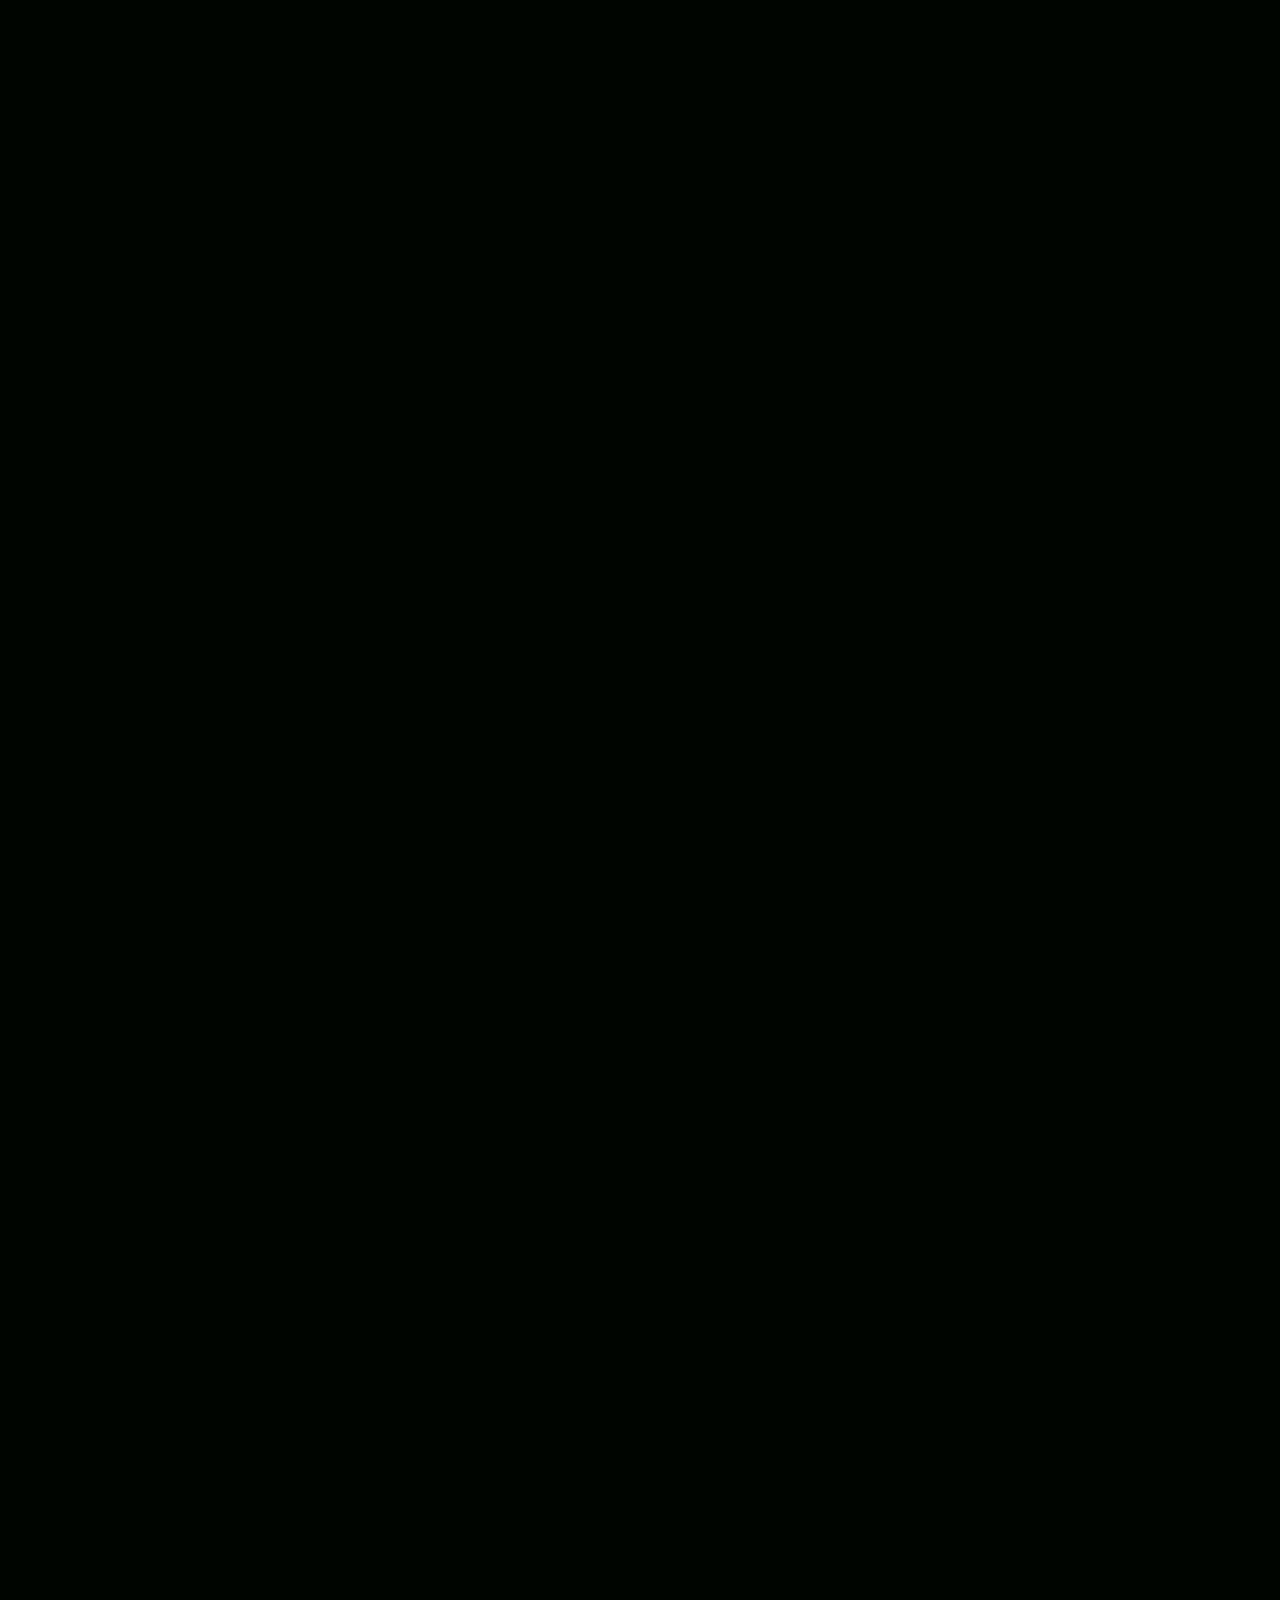
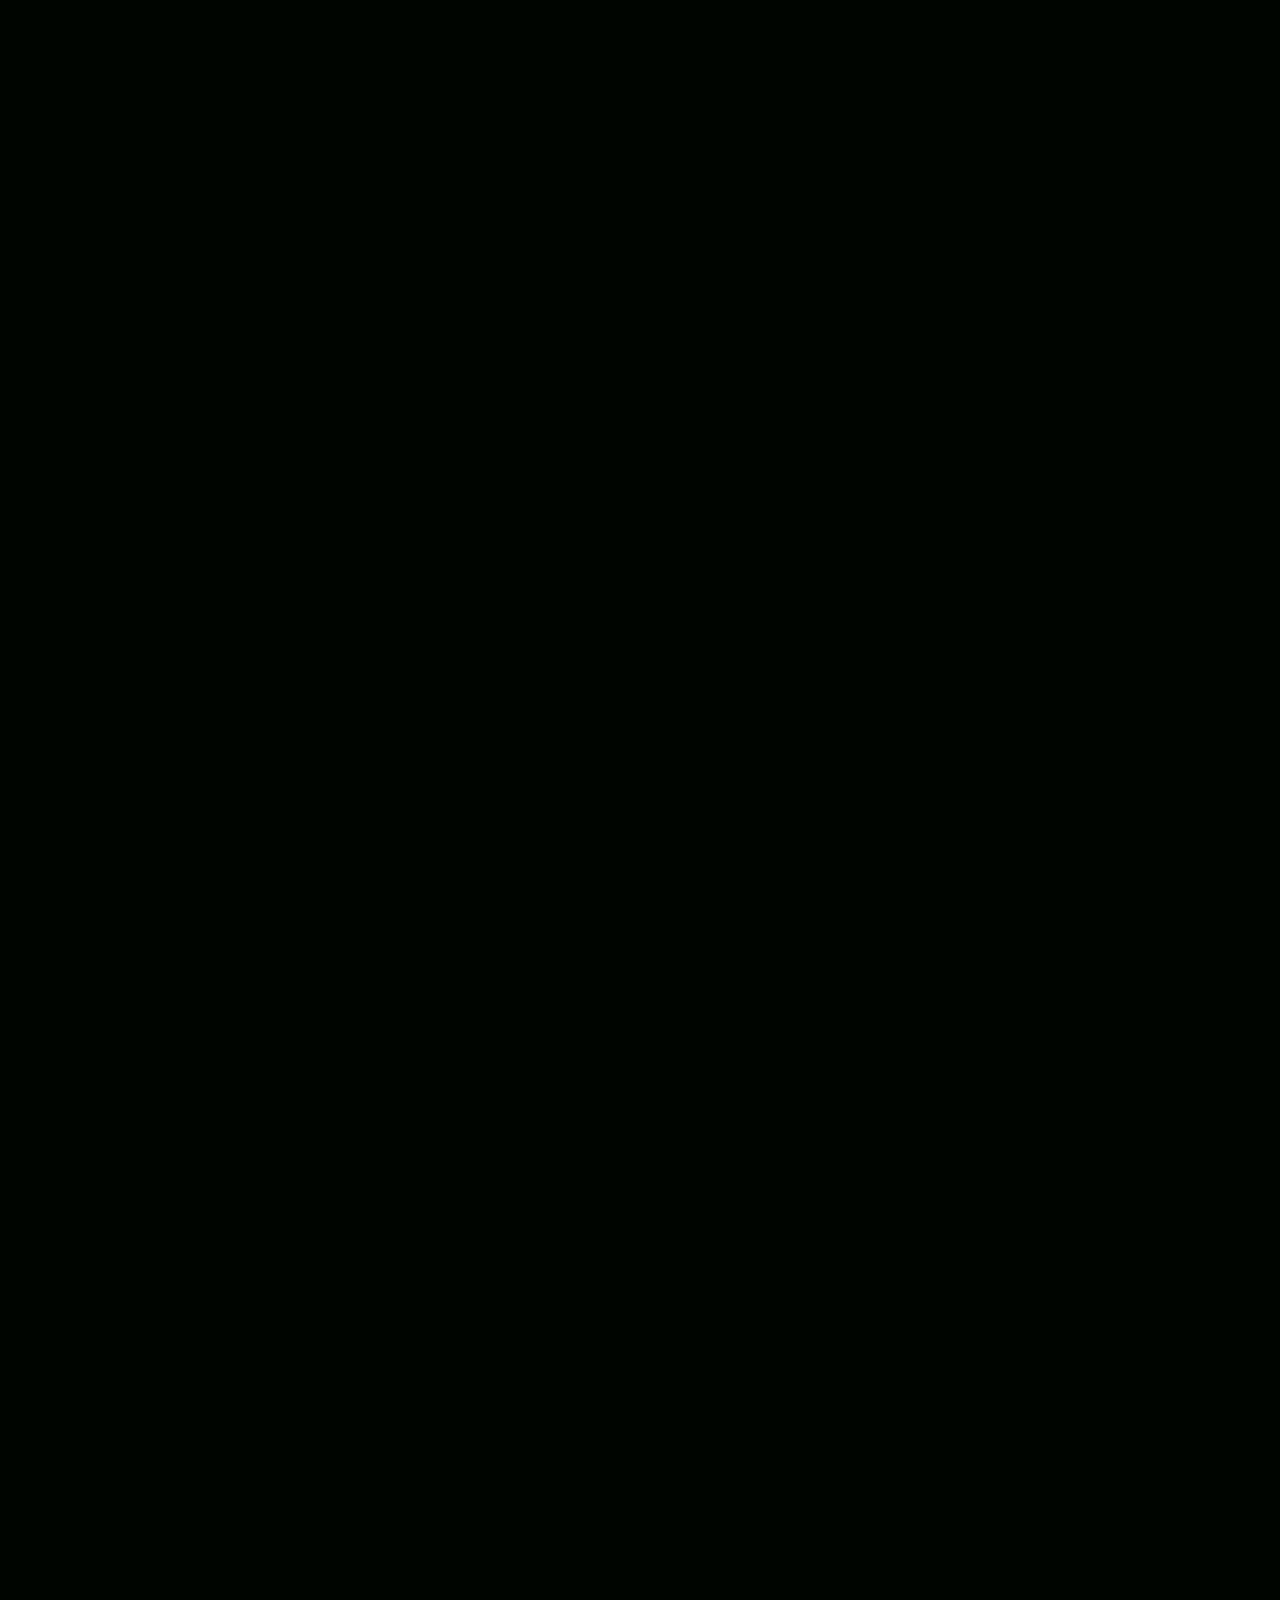
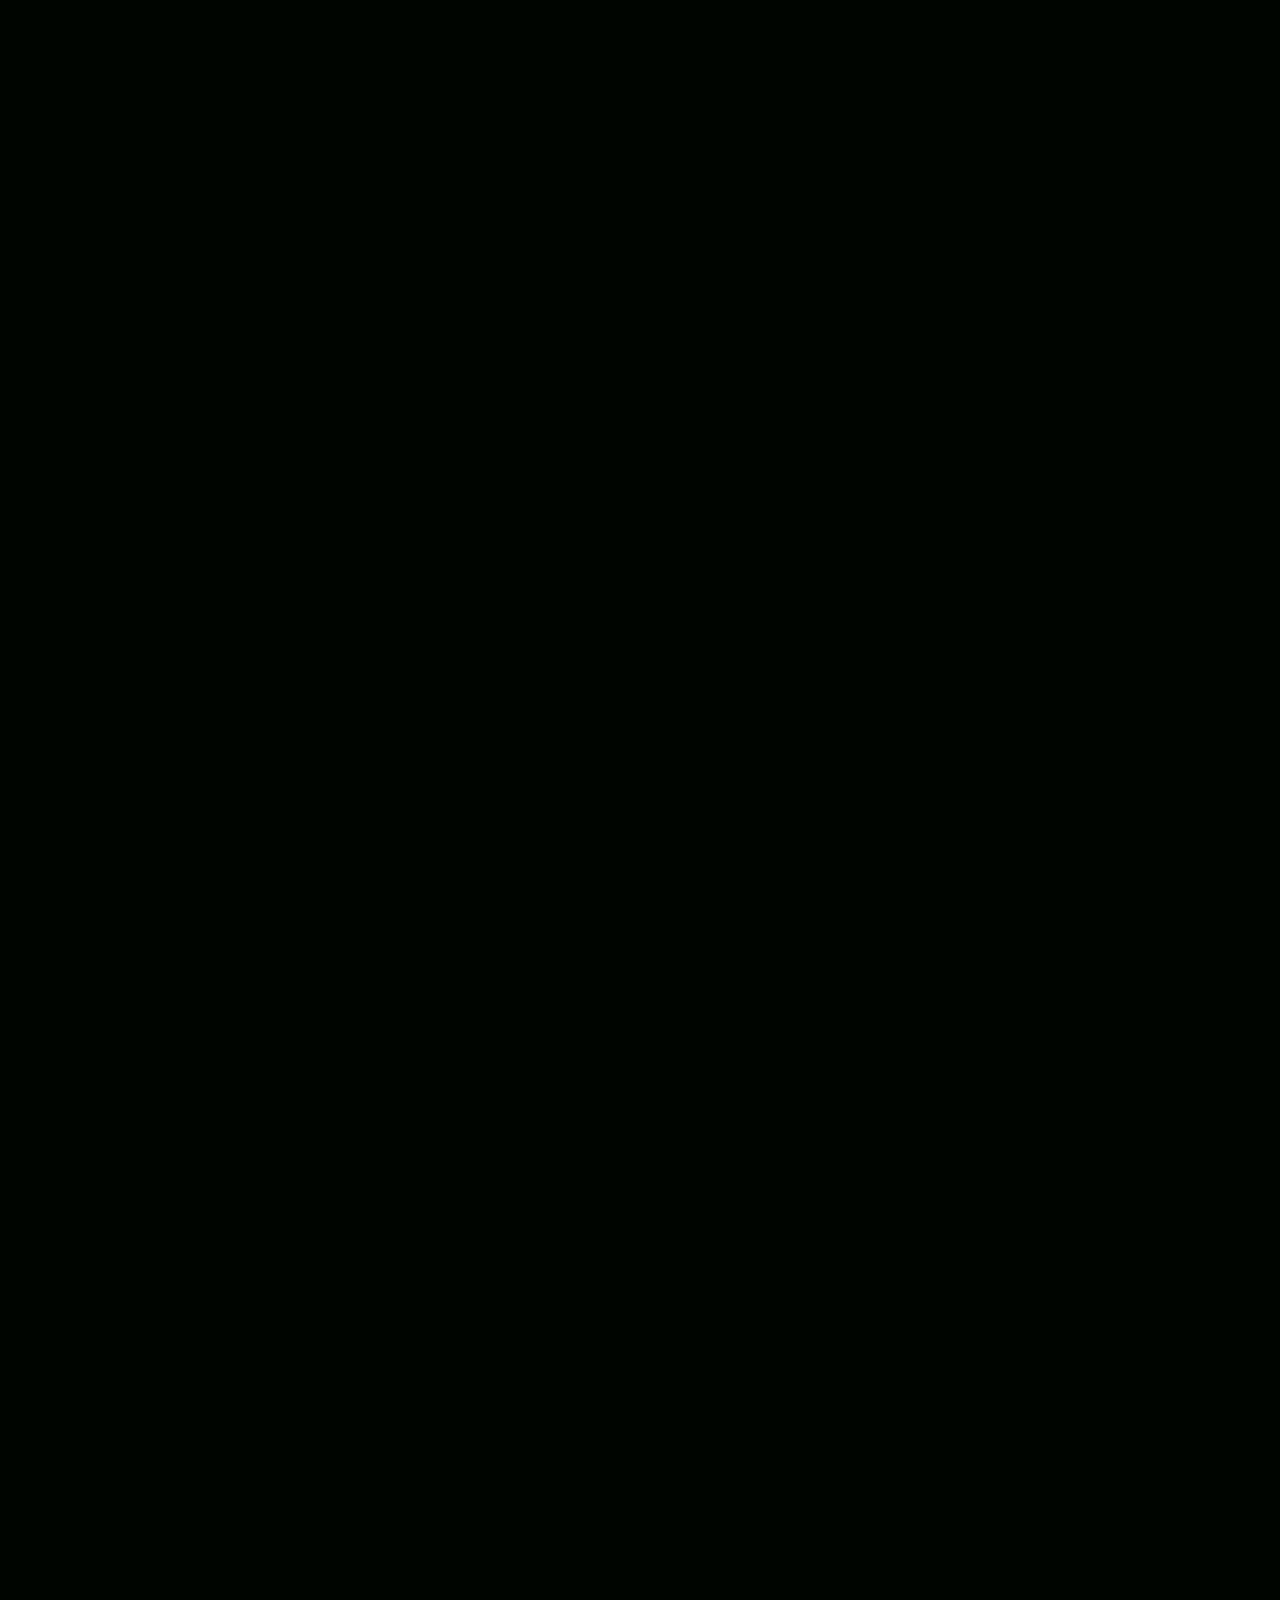
==== commit 019b236a: "feat: подпись студии в опубликованной версии" ====
--- a/site/index.html
+++ b/site/index.html
@@ -383,7 +383,9 @@
       <p>От участия — к влиянию.</p>
       <a class="back-top" href="#top">Наверх ↑</a>
     </div>
+    <div class="page-width" style="margin-top:22px;color:rgba(255,251,255,.43)"><vd-stamp></vd-stamp></div>
   </footer>
   <script src="app.js?v=20260905-word-real" defer></script>
+  <script src="vd-stamp.js" defer></script>
 </body>
 </html>
